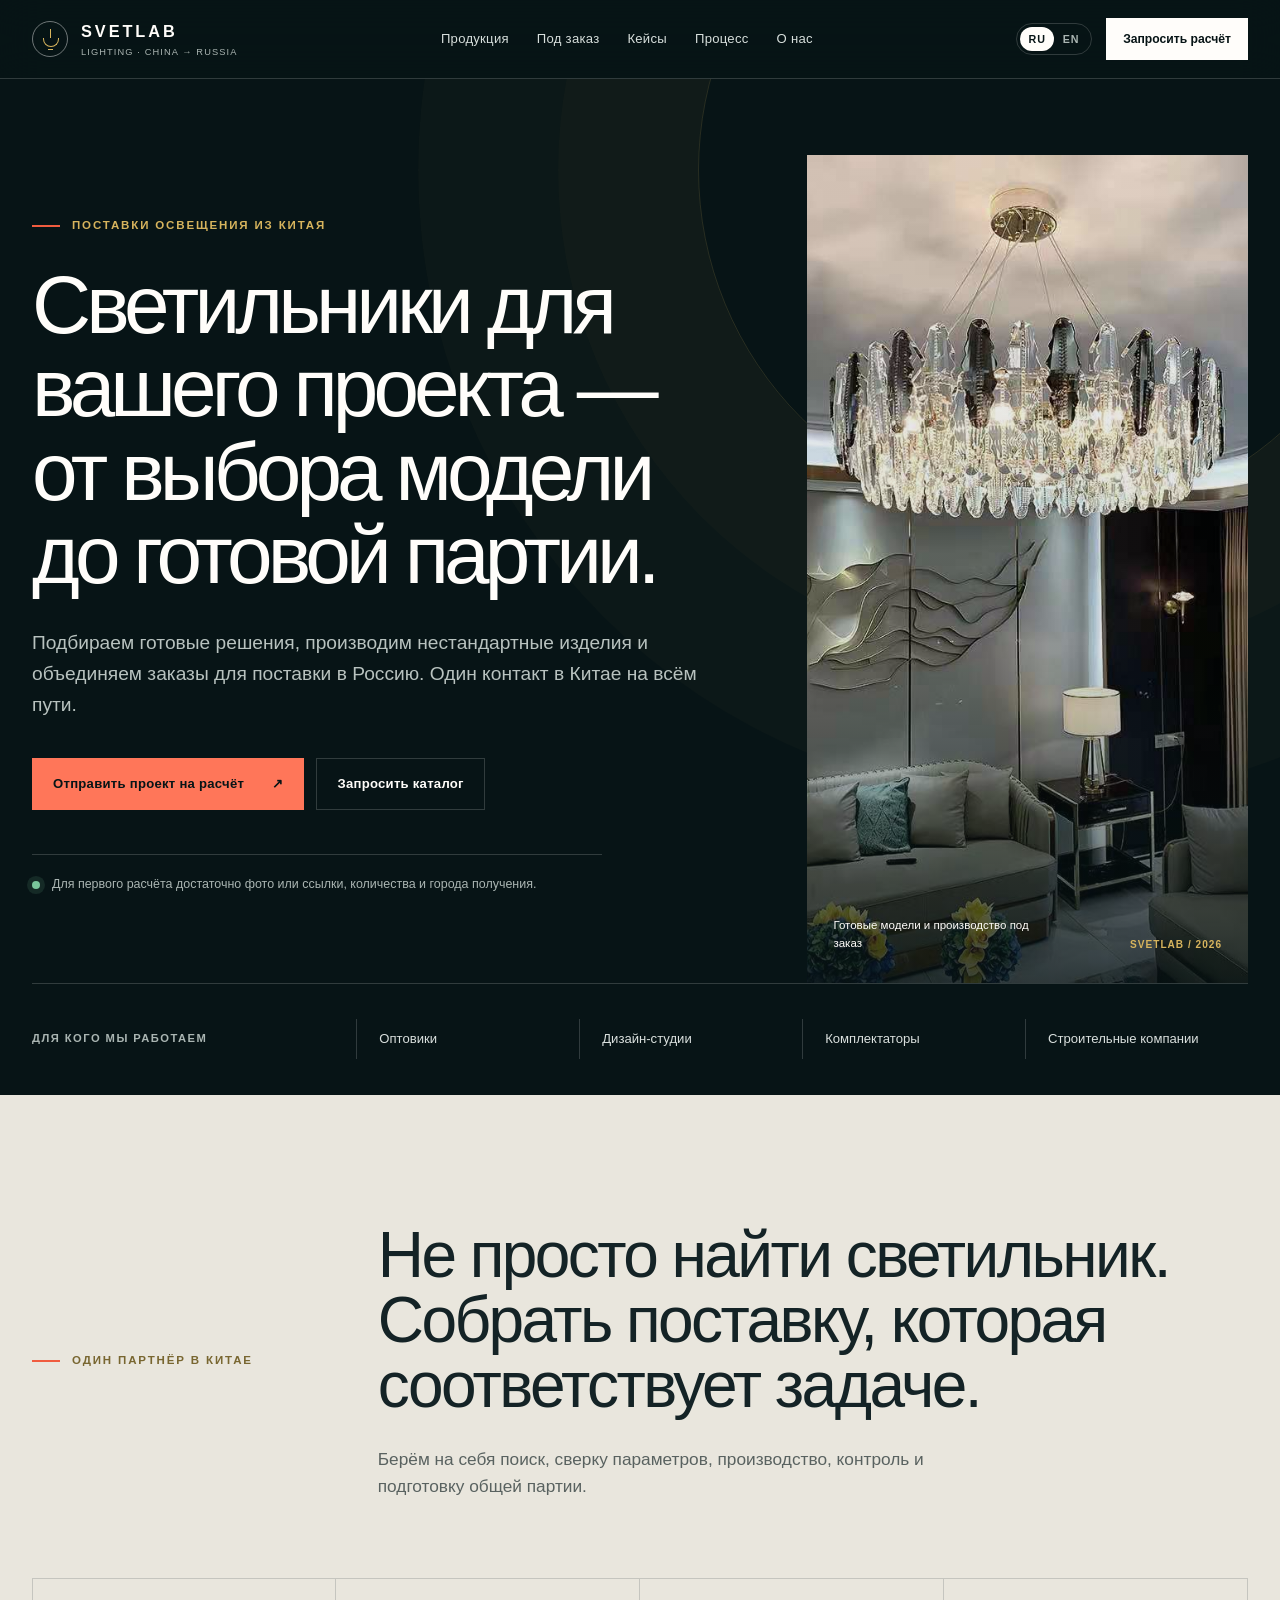
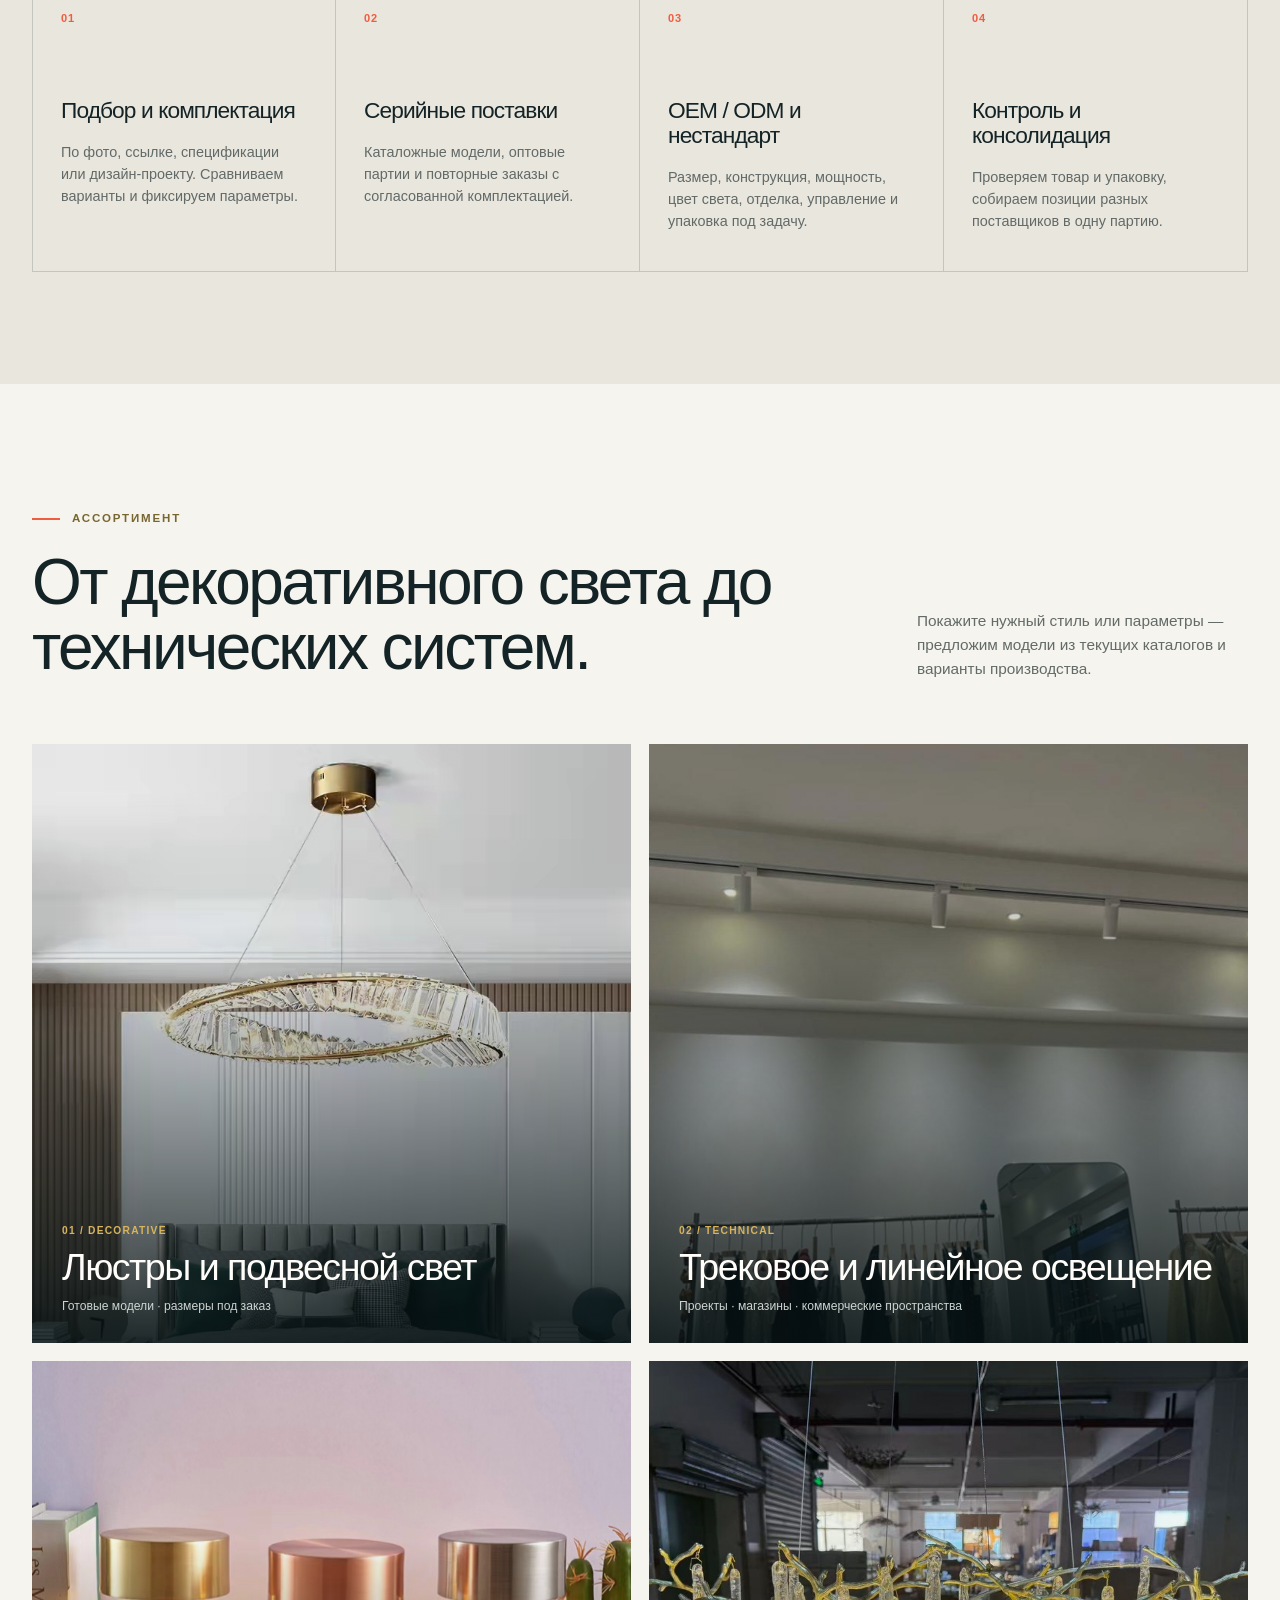
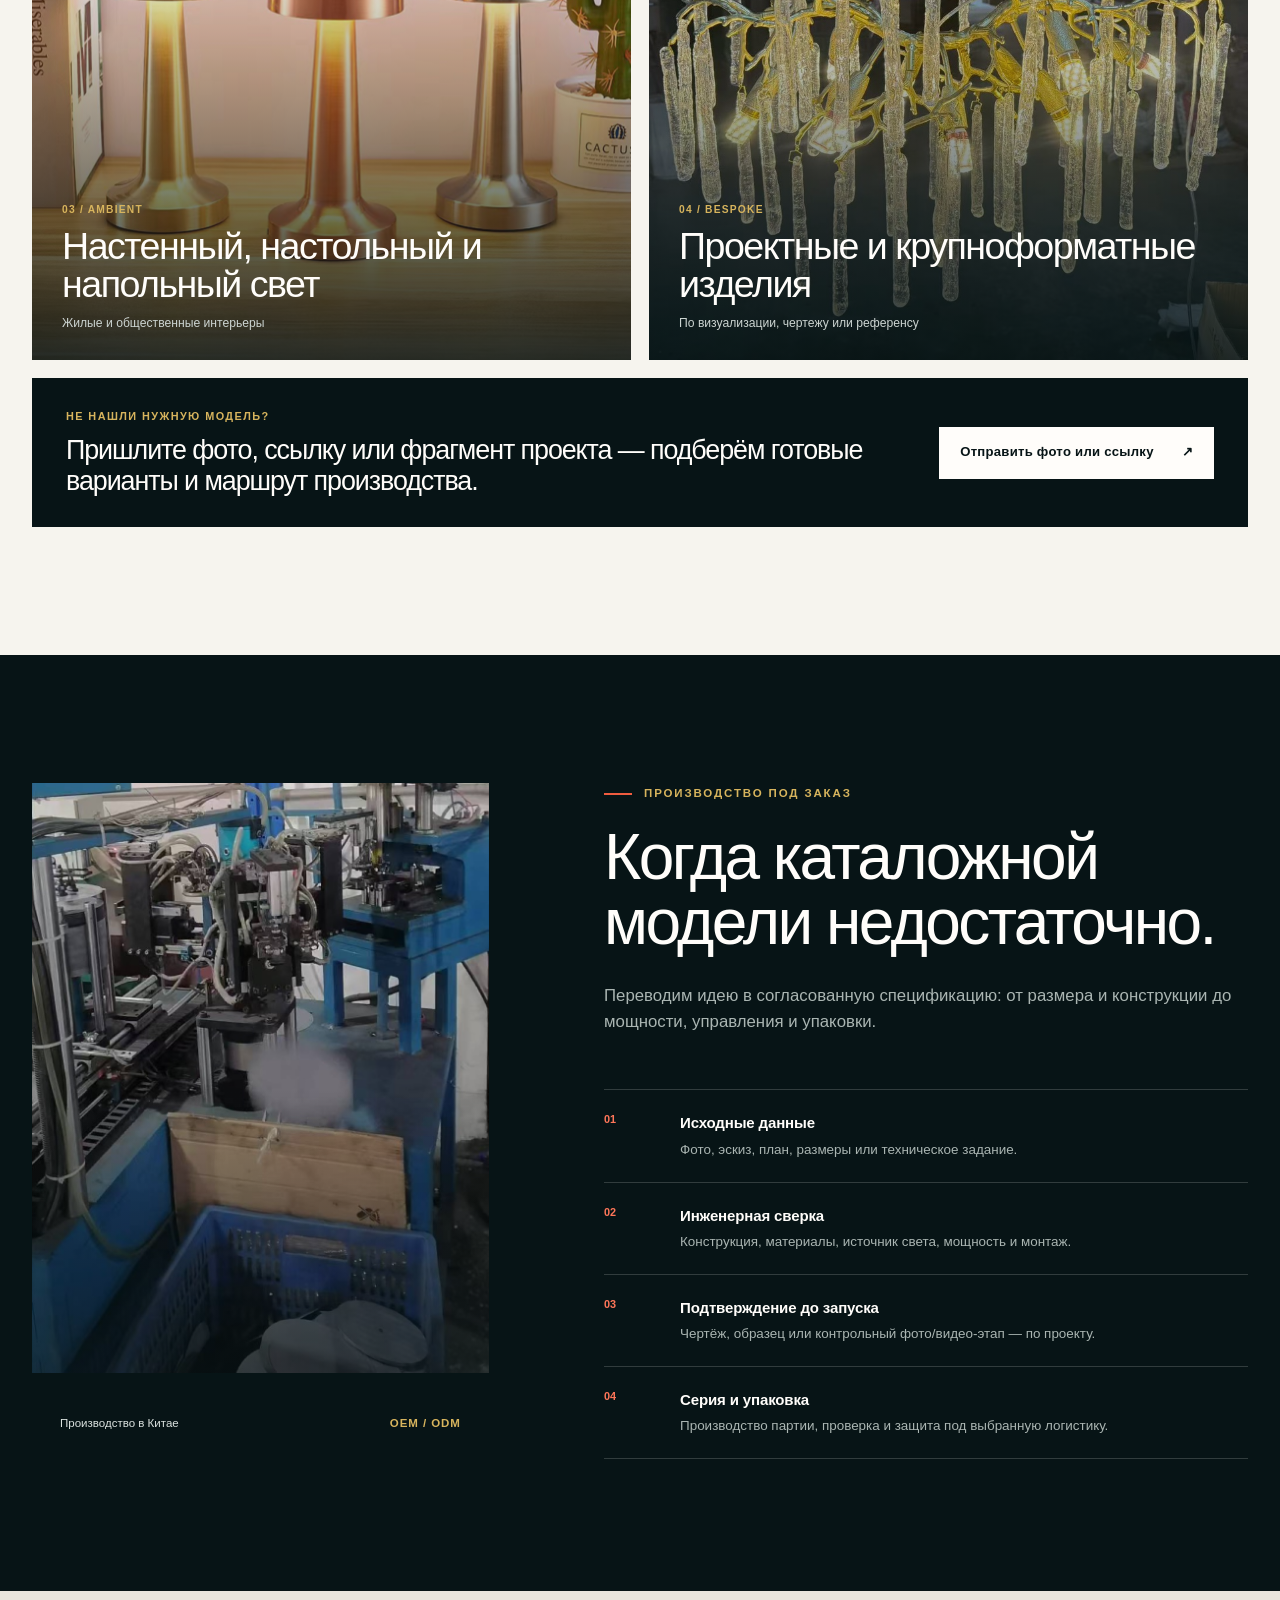
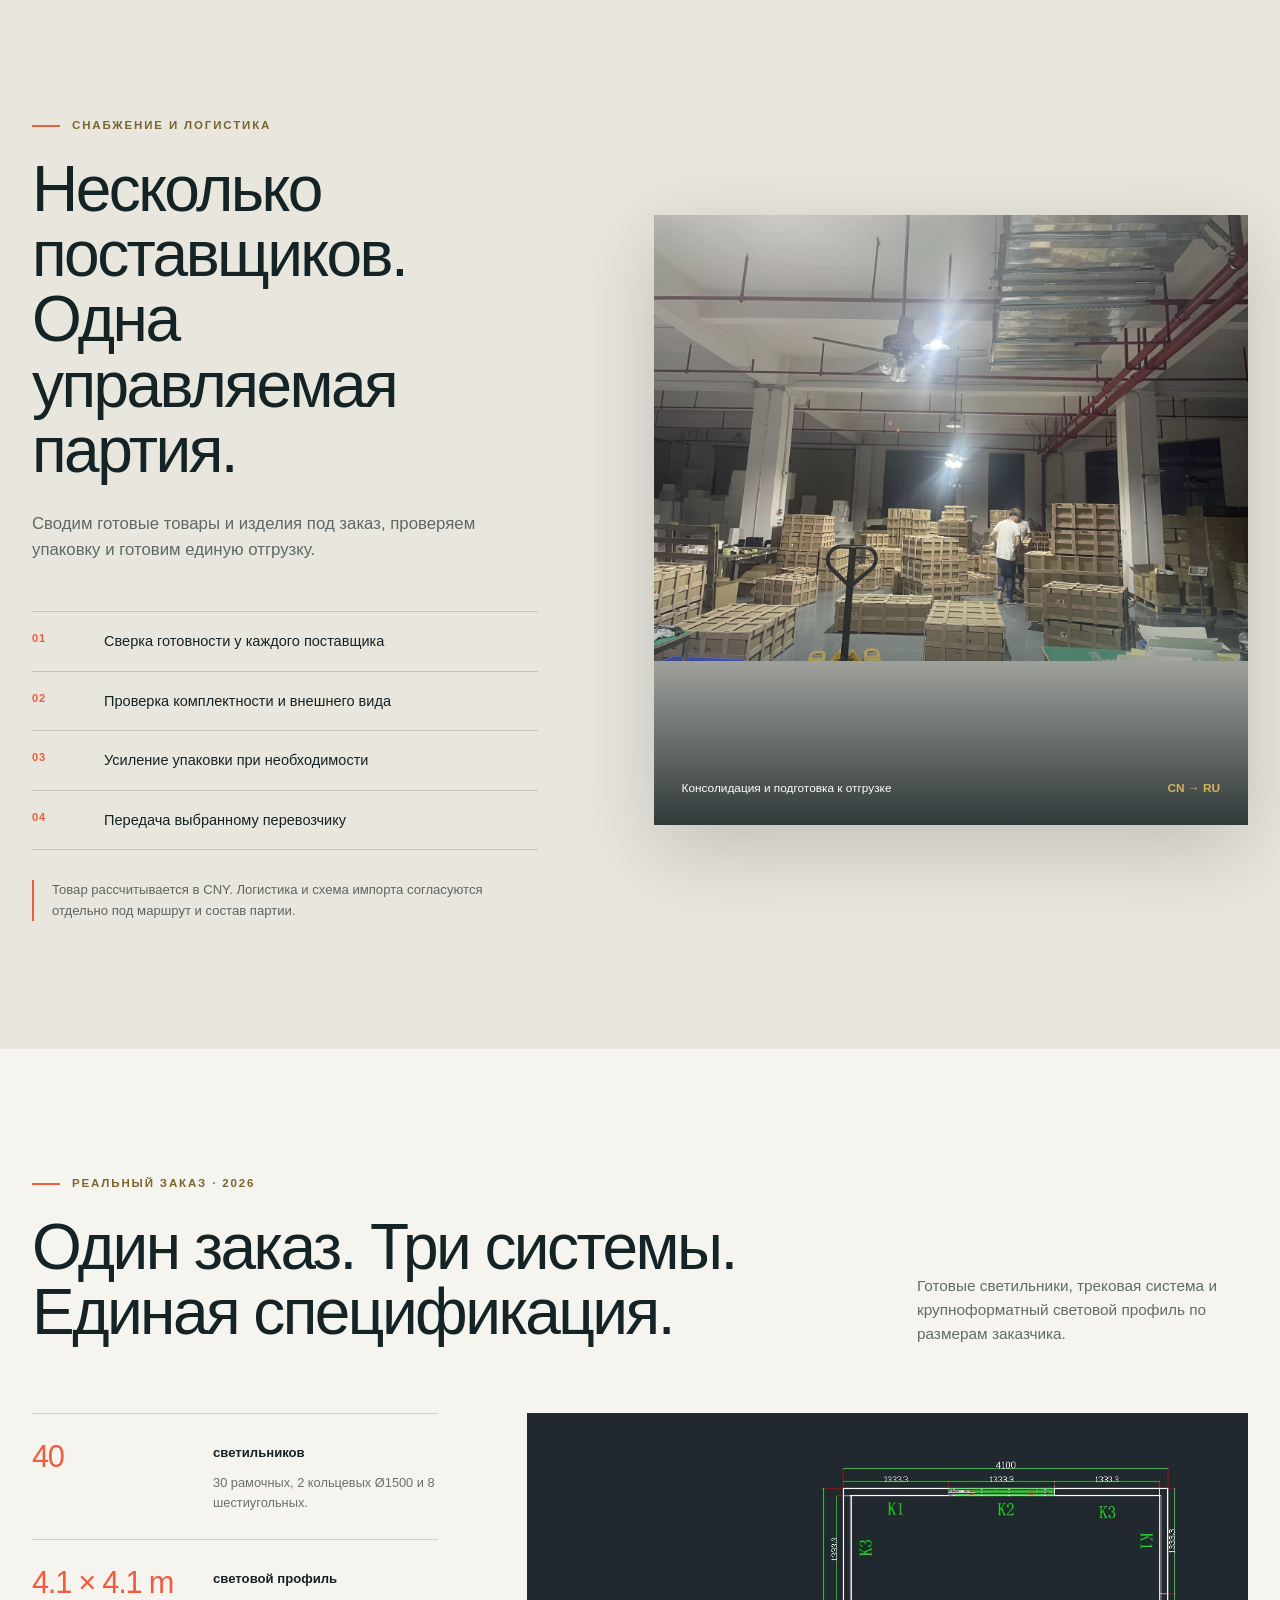
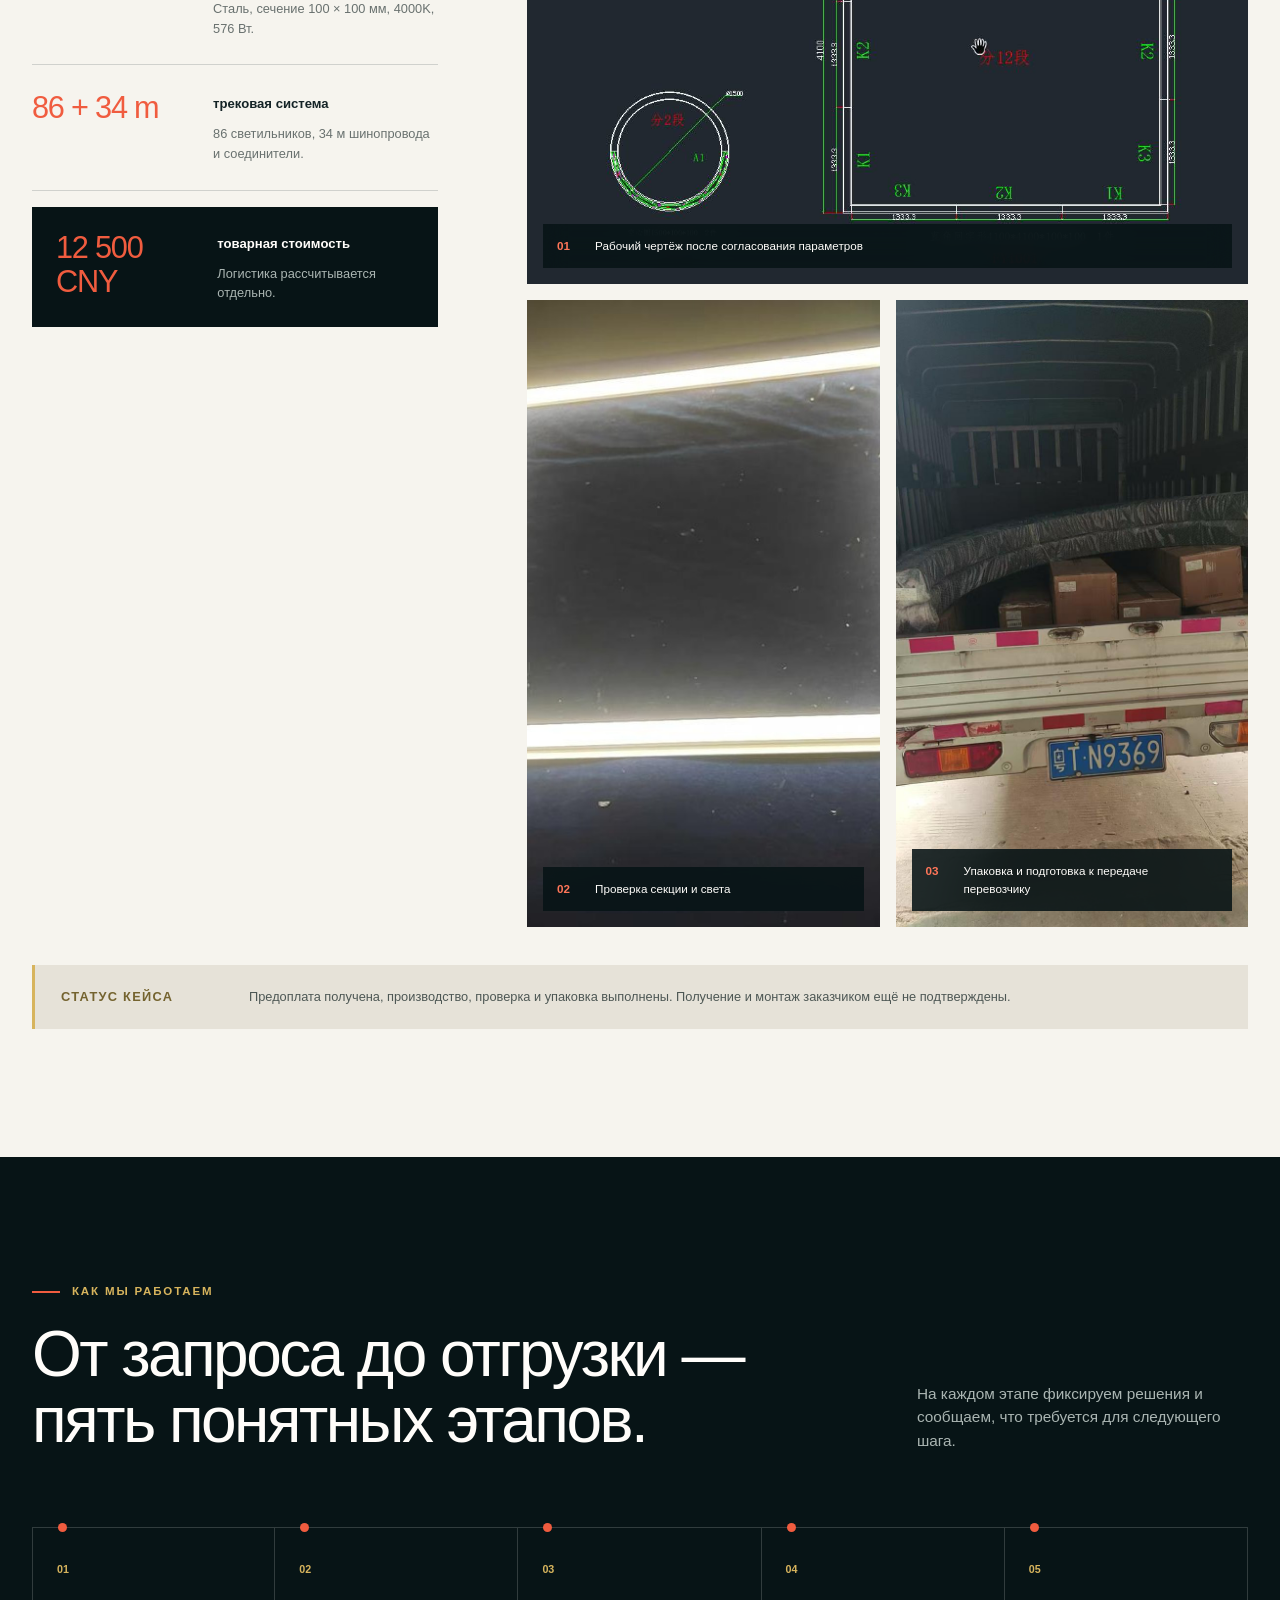
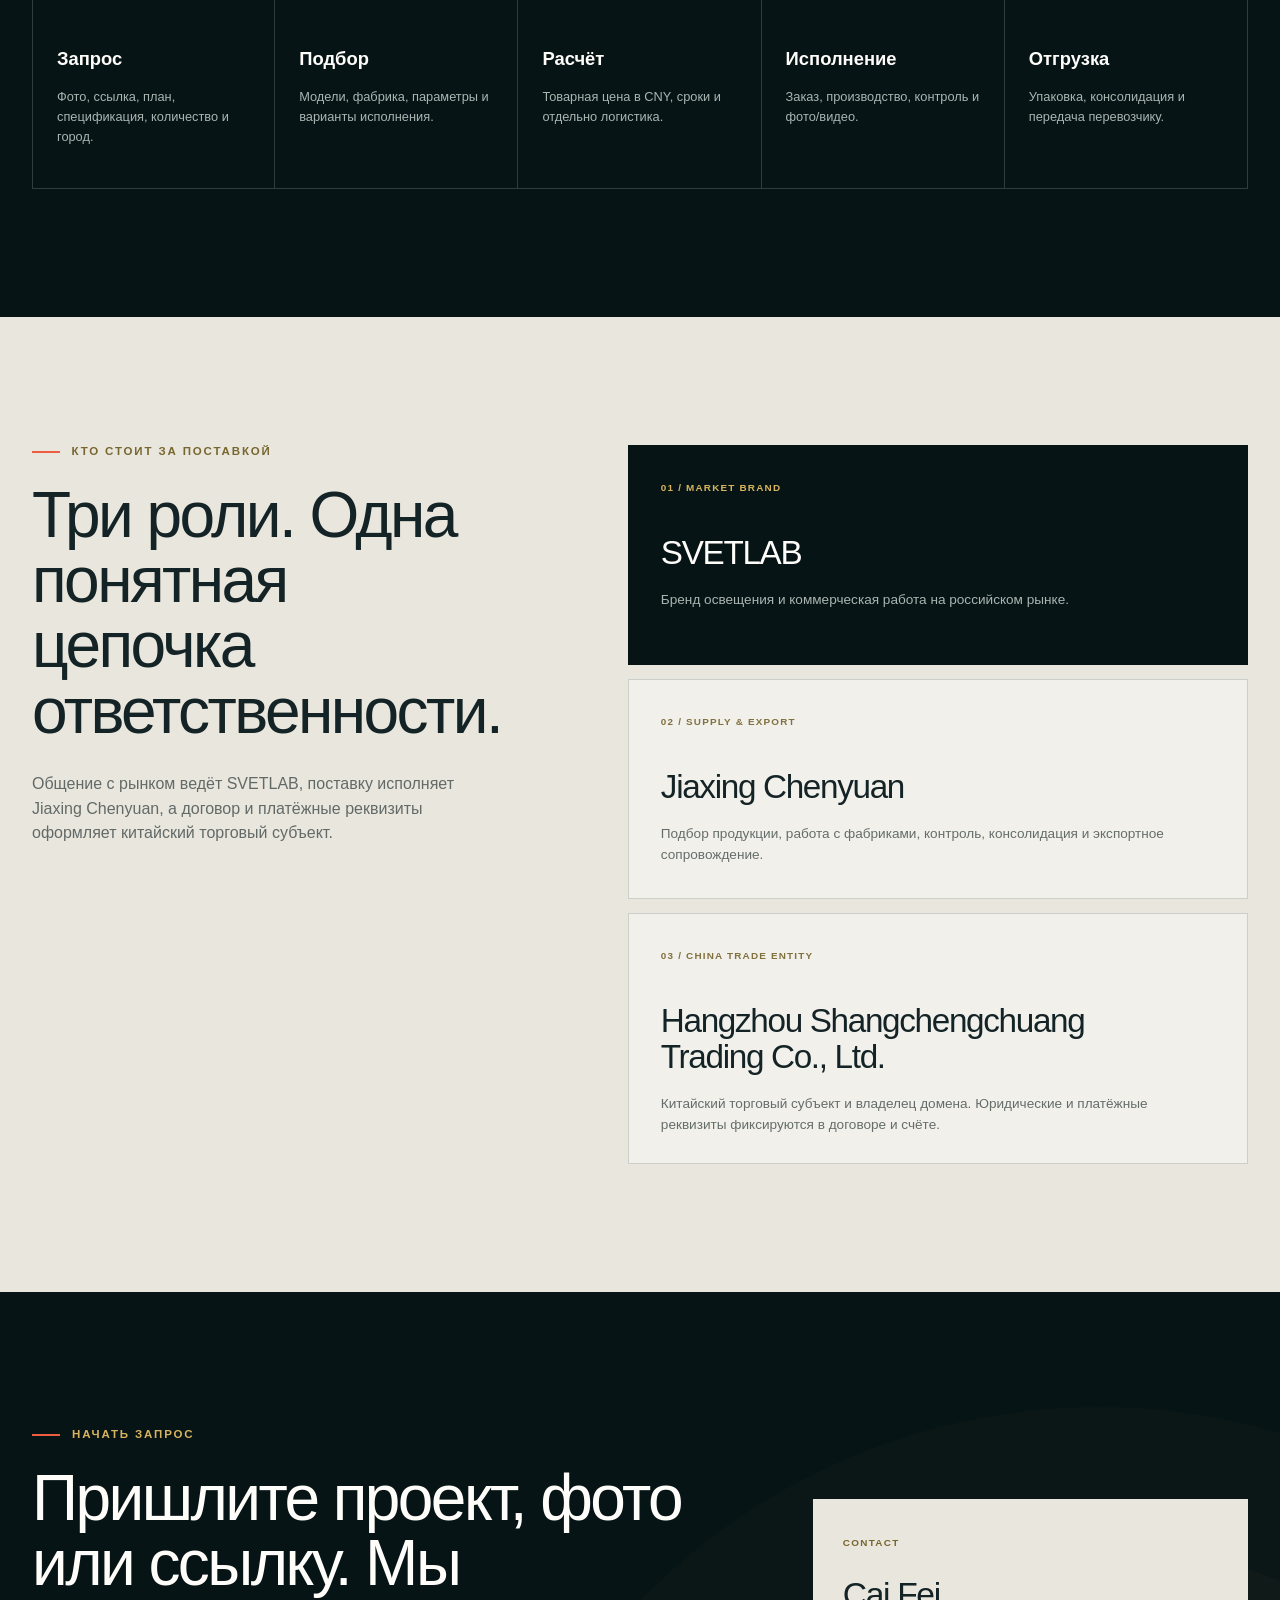
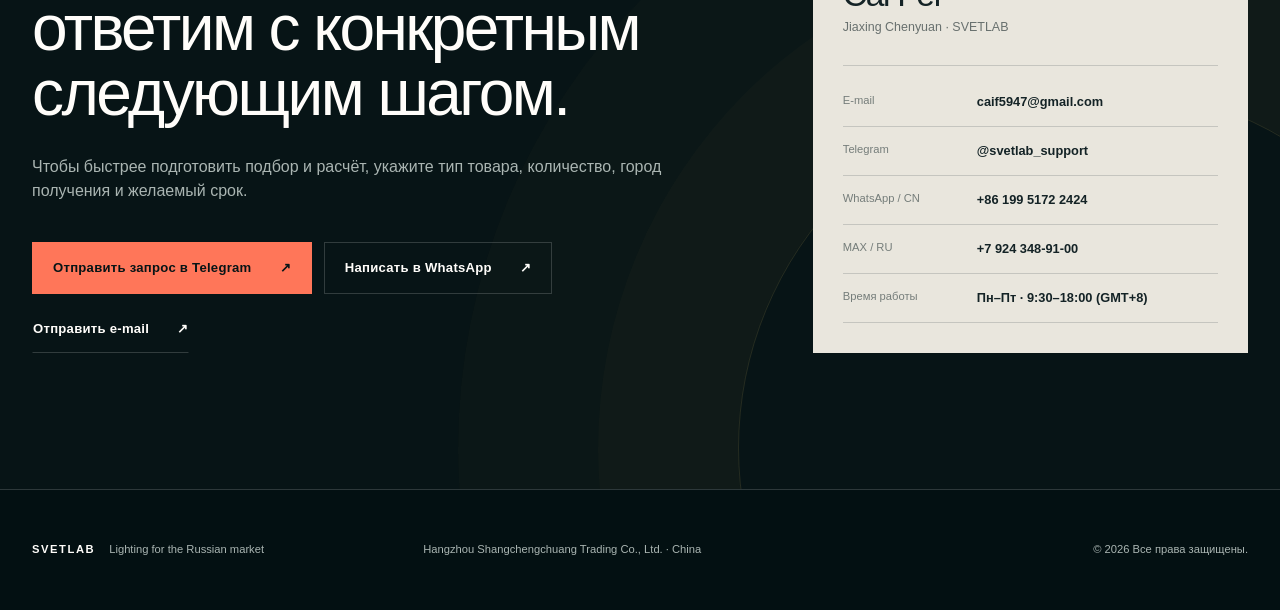
==== index.html @ b2576007 "Polish conversion flow and responsive details" ====
<!doctype html>
<html lang="ru">
<head>
  <meta charset="utf-8">
  <meta name="viewport" content="width=device-width, initial-scale=1">
  <title>SVETLAB — поставки светильников из Китая для России</title>
  <meta name="description" content="Готовые светильники, OEM/ODM и проектное производство в Китае. Подбор, контроль, консолидация и поставка для российских оптовиков, дизайнеров и подрядчиков.">
  <meta name="format-detection" content="telephone=no">
  <meta name="theme-color" content="#071416">
  <link rel="canonical" href="https://shangchengchuang.com/">
  <link rel="icon" href="favicon.jpg" type="image/jpeg">
  <link rel="stylesheet" href="styles.css">
  <noscript><style>.reveal{opacity:1!important;transform:none!important}</style></noscript>

  <meta property="og:type" content="website">
  <meta property="og:locale" content="ru_RU">
  <meta property="og:title" content="SVETLAB — светильники из Китая для российского рынка">
  <meta property="og:description" content="Готовые модели, проектная комплектация и производство под заказ с контролем в Китае.">
  <meta property="og:url" content="https://shangchengchuang.com/">
  <meta property="og:image" content="https://shangchengchuang.com/og-svetlab.png">
  <meta name="twitter:card" content="summary_large_image">
  <meta name="twitter:title" content="SVETLAB — светильники из Китая для российского рынка">
  <meta name="twitter:description" content="Подбор, производство, контроль и поставка для B2B-клиентов в России.">
  <meta name="twitter:image" content="https://shangchengchuang.com/og-svetlab.png">

  <script type="application/ld+json">
  {
    "@context": "https://schema.org",
    "@type": "Organization",
    "name": "Hangzhou Shangchengchuang Trading Co., Ltd.",
    "alternateName": ["SVETLAB", "Jiaxing Chenyuan"],
    "url": "https://shangchengchuang.com/",
    "email": "caif5947@gmail.com",
    "telephone": "+86 199 5172 2424",
    "contactPoint": {
      "@type": "ContactPoint",
      "contactType": "sales",
      "name": "Cai Fei",
      "email": "caif5947@gmail.com",
      "telephone": "+86 199 5172 2424",
      "availableLanguage": ["Russian", "English", "Chinese"]
    }
  }
  </script>
</head>
<body>
  <a class="skip-link" href="#main" data-i18n="skip">Перейти к содержанию</a>

  <header class="site-header" id="top">
    <div class="shell header-inner">
      <a class="brand" href="#top" aria-label="SVETLAB — главная" data-i18n-aria="brandAria">
        <span class="brand-mark" aria-hidden="true"><i></i></span>
        <span class="brand-copy">
          <strong>SVETLAB</strong>
          <small data-i18n="brandTag">LIGHTING · CHINA → RUSSIA</small>
        </span>
      </a>

      <nav class="desktop-nav" aria-label="Основная навигация" data-i18n-aria="navAria">
        <a href="#products" data-i18n="navProducts">Продукция</a>
        <a href="#custom" data-i18n="navCustom">Под заказ</a>
        <a href="#case" data-i18n="navCases">Кейсы</a>
        <a href="#process" data-i18n="navProcess">Процесс</a>
        <a href="#about" data-i18n="navAbout">О нас</a>
      </nav>

      <div class="header-actions">
        <div class="lang-switch" role="group" aria-label="Выбор языка" data-i18n-aria="languageAria">
          <button class="lang-button active" type="button" data-lang="ru" aria-pressed="true">RU</button>
          <button class="lang-button" type="button" data-lang="en" aria-pressed="false">EN</button>
        </div>
        <a class="header-cta" href="#contact" data-i18n="navCta">Запросить расчёт</a>
        <button class="menu-button" type="button" aria-expanded="false" aria-controls="mobile-menu" aria-label="Открыть меню" data-i18n-aria="menuOpen">
          <span></span><span></span>
        </button>
      </div>
    </div>

    <div class="mobile-menu" id="mobile-menu" hidden>
      <nav class="shell" aria-label="Мобильная навигация" data-i18n-aria="mobileNavAria">
        <a href="#products" data-i18n="navProducts">Продукция</a>
        <a href="#custom" data-i18n="navCustom">Под заказ</a>
        <a href="#case" data-i18n="navCases">Кейсы</a>
        <a href="#process" data-i18n="navProcess">Процесс</a>
        <a href="#about" data-i18n="navAbout">О нас</a>
        <a href="#contact" data-i18n="navCta">Запросить расчёт</a>
      </nav>
    </div>
  </header>

  <main id="main">
    <section class="hero section-dark">
      <div class="shell hero-grid">
        <div class="hero-copy reveal">
          <p class="eyebrow" data-i18n="heroEyebrow">Поставки освещения из Китая</p>
          <h1 data-i18n="heroTitle">Светильники для вашего проекта — от выбора модели до готовой партии.</h1>
          <p class="hero-lead" data-i18n="heroLead">Подбираем готовые решения, производим нестандартные изделия и объединяем заказы для поставки в Россию. Один контакт в Китае на всём пути.</p>
          <div class="hero-actions">
            <a class="button button-primary" href="#contact"><span data-i18n="heroPrimary">Отправить проект на расчёт</span><b aria-hidden="true">↗</b></a>
            <a class="button button-ghost dynamic-link" href="mailto:caif5947@gmail.com?subject=Запрос%20каталога%20SVETLAB" data-href-ru="mailto:caif5947@gmail.com?subject=Запрос%20каталога%20SVETLAB" data-href-en="mailto:caif5947@gmail.com?subject=SVETLAB%20catalog%20request"><span data-i18n="heroSecondary">Запросить каталог</span></a>
          </div>
          <div class="hero-note">
            <span class="signal" aria-hidden="true"></span>
            <p data-i18n="heroNote">Для первого расчёта достаточно фото или ссылки, количества и города получения.</p>
          </div>
        </div>

        <figure class="hero-visual reveal delay-1">
          <img src="assets/hero-lighting.jpg" alt="Хрустальная люстра в современном интерьере" data-i18n-alt="heroImageAlt" width="750" height="1000" fetchpriority="high">
          <figcaption>
            <span data-i18n="heroImageCaption">Готовые модели и производство под заказ</span>
            <strong>SVETLAB / 2026</strong>
          </figcaption>
        </figure>
      </div>

      <div class="shell audience-bar reveal">
        <p data-i18n="audienceLabel">Для кого мы работаем</p>
        <ul>
          <li data-i18n="audience1">Оптовики</li>
          <li data-i18n="audience2">Дизайн-студии</li>
          <li data-i18n="audience3">Комплектаторы</li>
          <li data-i18n="audience4">Строительные компании</li>
        </ul>
      </div>
    </section>

    <section class="capabilities section-paper" id="capabilities">
      <div class="shell section-intro reveal">
        <p class="eyebrow dark" data-i18n="capEyebrow">Один партнёр в Китае</p>
        <div>
          <h2 data-i18n="capTitle">Не просто найти светильник. Собрать поставку, которая соответствует задаче.</h2>
          <p data-i18n="capLead">Берём на себя поиск, сверку параметров, производство, контроль и подготовку общей партии.</p>
        </div>
      </div>

      <div class="shell capability-grid">
        <article class="capability-card reveal">
          <span>01</span>
          <h3 data-i18n="cap1Title">Подбор и комплектация</h3>
          <p data-i18n="cap1Text">По фото, ссылке, спецификации или дизайн-проекту. Сравниваем варианты и фиксируем параметры.</p>
        </article>
        <article class="capability-card reveal delay-1">
          <span>02</span>
          <h3 data-i18n="cap2Title">Серийные поставки</h3>
          <p data-i18n="cap2Text">Каталожные модели, оптовые партии и повторные заказы с согласованной комплектацией.</p>
        </article>
        <article class="capability-card reveal delay-2">
          <span>03</span>
          <h3 data-i18n="cap3Title">OEM / ODM и нестандарт</h3>
          <p data-i18n="cap3Text">Размер, конструкция, мощность, цвет света, отделка, управление и упаковка под задачу.</p>
        </article>
        <article class="capability-card reveal delay-3">
          <span>04</span>
          <h3 data-i18n="cap4Title">Контроль и консолидация</h3>
          <p data-i18n="cap4Text">Проверяем товар и упаковку, собираем позиции разных поставщиков в одну партию.</p>
        </article>
      </div>
    </section>

    <section class="products section-light" id="products">
      <div class="shell section-heading reveal">
        <div>
          <p class="eyebrow dark" data-i18n="productsEyebrow">Ассортимент</p>
          <h2 data-i18n="productsTitle">От декоративного света до технических систем.</h2>
        </div>
        <p data-i18n="productsLead">Покажите нужный стиль или параметры — предложим модели из текущих каталогов и варианты производства.</p>
      </div>

      <div class="shell product-grid">
        <article class="product-card product-tall reveal">
          <img src="assets/category-decorative.jpg" alt="Кольцевая хрустальная люстра" data-i18n-alt="product1Alt" width="800" height="800" loading="lazy">
          <div class="product-overlay">
            <p>01 / DECORATIVE</p>
            <h3 data-i18n="product1Title">Люстры и подвесной свет</h3>
            <span data-i18n="product1Meta">Готовые модели · размеры под заказ</span>
          </div>
        </article>

        <article class="product-card reveal delay-1">
          <img src="assets/category-technical.jpg" alt="Трековая система в интерьере" data-i18n-alt="product2Alt" width="1280" height="775" loading="lazy">
          <div class="product-overlay">
            <p>02 / TECHNICAL</p>
            <h3 data-i18n="product2Title">Трековое и линейное освещение</h3>
            <span data-i18n="product2Meta">Проекты · магазины · коммерческие пространства</span>
          </div>
        </article>

        <article class="product-card reveal delay-2">
          <img src="assets/category-ambient.jpg" alt="Современные настольные светильники" data-i18n-alt="product3Alt" width="800" height="800" loading="lazy">
          <div class="product-overlay">
            <p>03 / AMBIENT</p>
            <h3 data-i18n="product3Title">Настенный, настольный и напольный свет</h3>
            <span data-i18n="product3Meta">Жилые и общественные интерьеры</span>
          </div>
        </article>

        <article class="product-card product-wide reveal delay-1">
          <img src="assets/category-custom.jpg" alt="Изготовление нестандартной хрустальной люстры" data-i18n-alt="product4Alt" width="1200" height="900" loading="lazy">
          <div class="product-overlay">
            <p>04 / BESPOKE</p>
            <h3 data-i18n="product4Title">Проектные и крупноформатные изделия</h3>
            <span data-i18n="product4Meta">По визуализации, чертежу или референсу</span>
          </div>
        </article>
      </div>

      <div class="shell product-cta reveal">
        <div>
          <p data-i18n="productCtaEyebrow">Не нашли нужную модель?</p>
          <h3 data-i18n="productCtaText">Пришлите фото, ссылку или фрагмент проекта — подберём готовые варианты и маршрут производства.</h3>
        </div>
        <a class="button button-dark" href="#contact"><span data-i18n="productCtaButton">Отправить фото или ссылку</span><b aria-hidden="true">↗</b></a>
      </div>
    </section>

    <section class="custom section-dark" id="custom">
      <div class="shell custom-grid">
        <div class="custom-media reveal">
          <img src="assets/production.jpg" alt="Производственное оборудование на фабрике" data-i18n-alt="customImageAlt" width="929" height="1200" loading="lazy">
          <div class="media-label">
            <span data-i18n="customMediaLabel">Производство в Китае</span>
            <strong>OEM / ODM</strong>
          </div>
        </div>

        <div class="custom-copy reveal delay-1">
          <p class="eyebrow" data-i18n="customEyebrow">Производство под заказ</p>
          <h2 data-i18n="customTitle">Когда каталожной модели недостаточно.</h2>
          <p class="section-lead" data-i18n="customLead">Переводим идею в согласованную спецификацию: от размера и конструкции до мощности, управления и упаковки.</p>

          <ol class="spec-list">
            <li><span>01</span><div><strong data-i18n="custom1Title">Исходные данные</strong><p data-i18n="custom1Text">Фото, эскиз, план, размеры или техническое задание.</p></div></li>
            <li><span>02</span><div><strong data-i18n="custom2Title">Инженерная сверка</strong><p data-i18n="custom2Text">Конструкция, материалы, источник света, мощность и монтаж.</p></div></li>
            <li><span>03</span><div><strong data-i18n="custom3Title">Подтверждение до запуска</strong><p data-i18n="custom3Text">Чертёж, образец или контрольный фото/видео-этап — по проекту.</p></div></li>
            <li><span>04</span><div><strong data-i18n="custom4Title">Серия и упаковка</strong><p data-i18n="custom4Text">Производство партии, проверка и защита под выбранную логистику.</p></div></li>
          </ol>
        </div>
      </div>
    </section>

    <section class="logistics section-paper" id="logistics">
      <div class="shell logistics-grid">
        <div class="logistics-copy reveal">
          <p class="eyebrow dark" data-i18n="logisticsEyebrow">Снабжение и логистика</p>
          <h2 data-i18n="logisticsTitle">Несколько поставщиков. Одна управляемая партия.</h2>
          <p class="section-lead dark-lead" data-i18n="logisticsLead">Сводим готовые товары и изделия под заказ, проверяем упаковку и готовим единую отгрузку.</p>

          <div class="logistics-points">
            <div><span>01</span><p data-i18n="logistics1">Сверка готовности у каждого поставщика</p></div>
            <div><span>02</span><p data-i18n="logistics2">Проверка комплектности и внешнего вида</p></div>
            <div><span>03</span><p data-i18n="logistics3">Усиление упаковки при необходимости</p></div>
            <div><span>04</span><p data-i18n="logistics4">Передача выбранному перевозчику</p></div>
          </div>

          <p class="commercial-note" data-i18n="logisticsNote">Товар рассчитывается в CNY. Логистика и схема импорта согласуются отдельно под маршрут и состав партии.</p>
        </div>

        <figure class="warehouse-figure reveal delay-1">
          <img src="assets/warehouse.jpg" alt="Упакованные светильники на складе перед отгрузкой" data-i18n-alt="warehouseAlt" width="1200" height="900" loading="lazy">
          <figcaption>
            <span data-i18n="warehouseCaption">Консолидация и подготовка к отгрузке</span>
            <b>CN → RU</b>
          </figcaption>
        </figure>
      </div>
    </section>

    <section class="case-study section-light" id="case">
      <div class="shell case-heading reveal">
        <div>
          <p class="eyebrow dark" data-i18n="caseEyebrow">Реальный заказ · 2026</p>
          <h2 data-i18n="caseTitle">Один заказ. Три системы. Единая спецификация.</h2>
        </div>
        <p data-i18n="caseLead">Готовые светильники, трековая система и крупноформатный световой профиль по размерам заказчика.</p>
      </div>

      <div class="shell case-layout">
        <div class="case-facts reveal">
          <article>
            <span>40</span>
            <div><strong data-i18n="caseFact1Title">светильников</strong><p data-i18n="caseFact1Text">30 рамочных, 2 кольцевых Ø1500 и 8 шестиугольных.</p></div>
          </article>
          <article>
            <span>4.1 × 4.1 m</span>
            <div><strong data-i18n="caseFact2Title">световой профиль</strong><p data-i18n="caseFact2Text">Сталь, сечение 100 × 100 мм, 4000K, 576 Вт.</p></div>
          </article>
          <article>
            <span>86 + 34 m</span>
            <div><strong data-i18n="caseFact3Title">трековая система</strong><p data-i18n="caseFact3Text">86 светильников, 34 м шинопровода и соединители.</p></div>
          </article>
          <article class="case-total">
            <span>12 500 CNY</span>
            <div><strong data-i18n="caseFact4Title">товарная стоимость</strong><p data-i18n="caseFact4Text">Логистика рассчитывается отдельно.</p></div>
          </article>
        </div>

        <div class="case-gallery">
          <figure class="case-image case-image-large reveal delay-1">
            <img src="assets/case-drawing.jpg" alt="Рабочий чертёж светового профиля 4100 на 4100 мм" data-i18n-alt="caseDrawingAlt" width="1023" height="668" loading="lazy">
            <figcaption><span>01</span><p data-i18n="caseDrawingCaption">Рабочий чертёж после согласования параметров</p></figcaption>
          </figure>
          <figure class="case-image reveal delay-2">
            <img src="assets/case-light-test.jpg" alt="Проверка свечения секции профиля" data-i18n-alt="caseTestAlt" width="633" height="720" loading="lazy">
            <figcaption><span>02</span><p data-i18n="caseTestCaption">Проверка секции и света</p></figcaption>
          </figure>
          <figure class="case-image reveal delay-3">
            <img src="assets/case-loading.jpg" alt="Упакованные секции светового профиля в машине" data-i18n-alt="caseLoadingAlt" width="720" height="1280" loading="lazy">
            <figcaption><span>03</span><p data-i18n="caseLoadingCaption">Упаковка и подготовка к передаче перевозчику</p></figcaption>
          </figure>
        </div>
      </div>

      <div class="shell status-note reveal">
        <span data-i18n="caseStatusLabel">Статус кейса</span>
        <p data-i18n="caseStatusText">Предоплата получена, производство, проверка и упаковка выполнены. Получение и монтаж заказчиком ещё не подтверждены.</p>
      </div>
    </section>

    <section class="process section-dark" id="process">
      <div class="shell section-heading on-dark reveal">
        <div>
          <p class="eyebrow" data-i18n="processEyebrow">Как мы работаем</p>
          <h2 data-i18n="processTitle">От запроса до отгрузки — пять понятных этапов.</h2>
        </div>
        <p data-i18n="processLead">На каждом этапе фиксируем решения и сообщаем, что требуется для следующего шага.</p>
      </div>

      <ol class="shell process-line">
        <li class="reveal"><span>01</span><strong data-i18n="process1Title">Запрос</strong><p data-i18n="process1Text">Фото, ссылка, план, спецификация, количество и город.</p></li>
        <li class="reveal delay-1"><span>02</span><strong data-i18n="process2Title">Подбор</strong><p data-i18n="process2Text">Модели, фабрика, параметры и варианты исполнения.</p></li>
        <li class="reveal delay-2"><span>03</span><strong data-i18n="process3Title">Расчёт</strong><p data-i18n="process3Text">Товарная цена в CNY, сроки и отдельно логистика.</p></li>
        <li class="reveal delay-3"><span>04</span><strong data-i18n="process4Title">Исполнение</strong><p data-i18n="process4Text">Заказ, производство, контроль и фото/видео.</p></li>
        <li class="reveal delay-3"><span>05</span><strong data-i18n="process5Title">Отгрузка</strong><p data-i18n="process5Text">Упаковка, консолидация и передача перевозчику.</p></li>
      </ol>
    </section>

    <section class="brand-architecture section-paper" id="about">
      <div class="shell brand-grid">
        <div class="brand-intro reveal">
          <p class="eyebrow dark" data-i18n="brandEyebrow">Кто стоит за поставкой</p>
          <h2 data-i18n="brandTitle">Три роли. Одна понятная цепочка ответственности.</h2>
          <p data-i18n="brandLead">Общение с рынком ведёт SVETLAB, поставку исполняет Jiaxing Chenyuan, а договор и платёжные реквизиты оформляет китайский торговый субъект.</p>
        </div>

        <div class="brand-stack">
          <article class="brand-layer layer-primary reveal">
            <span>01 / MARKET BRAND</span>
            <h3>SVETLAB</h3>
            <p data-i18n="brand1Text">Бренд освещения и коммерческая работа на российском рынке.</p>
          </article>
          <article class="brand-layer reveal delay-1">
            <span>02 / SUPPLY & EXPORT</span>
            <h3>Jiaxing Chenyuan</h3>
            <p data-i18n="brand2Text">Подбор продукции, работа с фабриками, контроль, консолидация и экспортное сопровождение.</p>
          </article>
          <article class="brand-layer reveal delay-2">
            <span>03 / CHINA TRADE ENTITY</span>
            <h3>Hangzhou Shangchengchuang<br>Trading Co., Ltd.</h3>
            <p data-i18n="brand3Text">Китайский торговый субъект и владелец домена. Юридические и платёжные реквизиты фиксируются в договоре и счёте.</p>
          </article>
        </div>
      </div>
    </section>

    <section class="contact section-dark" id="contact">
      <div class="shell contact-grid">
        <div class="contact-copy reveal">
          <p class="eyebrow" data-i18n="contactEyebrow">Начать запрос</p>
          <h2 data-i18n="contactTitle">Пришлите проект, фото или ссылку. Мы ответим с конкретным следующим шагом.</h2>
          <p data-i18n="contactLead">Чтобы быстрее подготовить подбор и расчёт, укажите тип товара, количество, город получения и желаемый срок.</p>

          <div class="contact-actions">
            <a class="button button-primary" href="https://t.me/svetlab_support" target="_blank" rel="noopener"><span data-i18n="contactTelegramCta">Отправить запрос в Telegram</span><b aria-hidden="true">↗</b></a>
            <a class="button button-outline dynamic-link" href="https://wa.me/8619951722424?text=%D0%97%D0%B4%D1%80%D0%B0%D0%B2%D1%81%D1%82%D0%B2%D1%83%D0%B9%D1%82%D0%B5!%20%D0%A5%D0%BE%D1%87%D1%83%20%D0%BF%D0%BE%D0%BB%D1%83%D1%87%D0%B8%D1%82%D1%8C%20%D0%BF%D0%BE%D0%B4%D0%B1%D0%BE%D1%80%20%D0%B8%20%D1%80%D0%B0%D1%81%D1%87%D1%91%D1%82%20%D1%81%D0%B2%D0%B5%D1%82%D0%B8%D0%BB%D1%8C%D0%BD%D0%B8%D0%BA%D0%BE%D0%B2.%0A%D0%A2%D0%B8%D0%BF%20%D1%82%D0%BE%D0%B2%D0%B0%D1%80%D0%B0%3A%0A%D0%9A%D0%BE%D0%BB%D0%B8%D1%87%D0%B5%D1%81%D1%82%D0%B2%D0%BE%3A%0A%D0%93%D0%BE%D1%80%D0%BE%D0%B4%20%D0%BF%D0%BE%D0%BB%D1%83%D1%87%D0%B5%D0%BD%D0%B8%D1%8F%3A%0A%D0%96%D0%B5%D0%BB%D0%B0%D0%B5%D0%BC%D1%8B%D0%B9%20%D1%81%D1%80%D0%BE%D0%BA%3A" data-href-ru="https://wa.me/8619951722424?text=%D0%97%D0%B4%D1%80%D0%B0%D0%B2%D1%81%D1%82%D0%B2%D1%83%D0%B9%D1%82%D0%B5!%20%D0%A5%D0%BE%D1%87%D1%83%20%D0%BF%D0%BE%D0%BB%D1%83%D1%87%D0%B8%D1%82%D1%8C%20%D0%BF%D0%BE%D0%B4%D0%B1%D0%BE%D1%80%20%D0%B8%20%D1%80%D0%B0%D1%81%D1%87%D1%91%D1%82%20%D1%81%D0%B2%D0%B5%D1%82%D0%B8%D0%BB%D1%8C%D0%BD%D0%B8%D0%BA%D0%BE%D0%B2.%0A%D0%A2%D0%B8%D0%BF%20%D1%82%D0%BE%D0%B2%D0%B0%D1%80%D0%B0%3A%0A%D0%9A%D0%BE%D0%BB%D0%B8%D1%87%D0%B5%D1%81%D1%82%D0%B2%D0%BE%3A%0A%D0%93%D0%BE%D1%80%D0%BE%D0%B4%20%D0%BF%D0%BE%D0%BB%D1%83%D1%87%D0%B5%D0%BD%D0%B8%D1%8F%3A%0A%D0%96%D0%B5%D0%BB%D0%B0%D0%B5%D0%BC%D1%8B%D0%B9%20%D1%81%D1%80%D0%BE%D0%BA%3A" data-href-en="https://wa.me/8619951722424?text=Hello!%20I%20would%20like%20product%20options%20and%20a%20quotation.%0AProduct%20type%3A%0AQuantity%3A%0ADestination%20city%3A%0ATarget%20timing%3A" target="_blank" rel="noopener"><span data-i18n="contactWhatsAppCta">Написать в WhatsApp</span><b aria-hidden="true">↗</b></a>
            <a class="button button-text dynamic-link" href="mailto:caif5947@gmail.com?subject=Запрос%20по%20светильникам%20SVETLAB" data-href-ru="mailto:caif5947@gmail.com?subject=Запрос%20по%20светильникам%20SVETLAB" data-href-en="mailto:caif5947@gmail.com?subject=SVETLAB%20lighting%20inquiry"><span data-i18n="contactEmailCta">Отправить e-mail</span><b aria-hidden="true">↗</b></a>
          </div>
        </div>

        <aside class="contact-card reveal delay-1" aria-label="Контактные данные" data-i18n-aria="contactCardAria">
          <div class="contact-person">
            <span>CONTACT</span>
            <h3>Cai Fei</h3>
            <p>Jiaxing Chenyuan · SVETLAB</p>
          </div>
          <dl>
            <div><dt>E-mail</dt><dd><a href="mailto:caif5947@gmail.com">caif5947@gmail.com</a></dd></div>
            <div><dt>Telegram</dt><dd><a href="https://t.me/svetlab_support" target="_blank" rel="noopener">@svetlab_support</a></dd></div>
            <div><dt>WhatsApp / CN</dt><dd><a href="https://wa.me/8619951722424" target="_blank" rel="noopener">+86 199 5172 2424</a></dd></div>
            <div><dt>MAX / RU</dt><dd><a href="tel:+79243489100">+7 924 348-91-00</a></dd></div>
            <div><dt data-i18n="hoursLabel">Время работы</dt><dd data-i18n="hoursValue">Пн–Пт · 9:30–18:00 (GMT+8)</dd></div>
          </dl>
        </aside>
      </div>
    </section>
  </main>

  <footer class="site-footer">
    <div class="shell footer-grid">
      <div class="footer-brand">
        <strong>SVETLAB</strong>
        <span data-i18n="footerBrand">Lighting for the Russian market</span>
      </div>
      <p data-i18n="footerEntity">Hangzhou Shangchengchuang Trading Co., Ltd. · China</p>
      <p>© <span id="year"></span> <span data-i18n="footerRights">Все права защищены.</span></p>
    </div>
  </footer>

  <noscript>
    <div class="noscript">Для переключения языка и мобильного меню требуется JavaScript. Все контакты доступны внизу страницы.</div>
  </noscript>
  <script src="script.js" defer></script>
</body>
</html>
---- styles.css ----
:root {
  --ink: #071416;
  --ink-2: #0c1d20;
  --paper: #e9e6dd;
  --light: #f6f4ee;
  --white: #fffdfa;
  --text: #142326;
  --muted: #6e7674;
  --muted-dark: #aab5b2;
  --line: rgba(10, 28, 31, 0.16);
  --line-dark: rgba(255, 255, 255, 0.17);
  --accent: #f05c3f;
  --accent-light: #ff7659;
  --gold: #d7b45d;
  --shell: 1240px;
  --radius: 4px;
  --shadow: 0 24px 80px rgba(1, 16, 18, 0.18);
}

* {
  box-sizing: border-box;
}

html {
  scroll-behavior: smooth;
  scroll-padding-top: 88px;
}

body {
  margin: 0;
  color: var(--text);
  background: var(--ink);
  font-family: Arial, "Helvetica Neue", Helvetica, sans-serif;
  font-size: 16px;
  line-height: 1.55;
  -webkit-font-smoothing: antialiased;
  text-rendering: optimizeLegibility;
}

body.menu-open {
  overflow: hidden;
}

img {
  display: block;
  max-width: 100%;
}

a {
  color: inherit;
  text-decoration: none;
}

button,
a {
  -webkit-tap-highlight-color: transparent;
}

button {
  color: inherit;
  font: inherit;
}

h1,
h2,
h3,
p,
figure,
dl,
dd {
  margin: 0;
}

h1,
h2,
h3 {
  font-weight: 500;
  letter-spacing: -0.04em;
  line-height: 1.02;
}

h2 {
  font-size: clamp(2.5rem, 5vw, 4.8rem);
}

.shell {
  width: min(calc(100% - 64px), var(--shell));
  margin: 0 auto;
}

.section-dark {
  color: var(--white);
  background: var(--ink);
}

.section-paper {
  background: var(--paper);
}

.section-light {
  background: var(--light);
}

.skip-link {
  position: fixed;
  z-index: 1000;
  top: 12px;
  left: 12px;
  padding: 10px 14px;
  color: var(--ink);
  background: var(--white);
  transform: translateY(-160%);
  transition: transform 180ms ease;
}

.skip-link:focus {
  transform: translateY(0);
}

.site-header {
  position: sticky;
  z-index: 100;
  top: 0;
  color: var(--white);
  background: rgba(7, 20, 22, 0.9);
  border-bottom: 1px solid var(--line-dark);
  backdrop-filter: blur(20px);
}

.header-inner {
  display: flex;
  min-height: 78px;
  align-items: center;
  justify-content: space-between;
  gap: 32px;
}

.brand {
  display: inline-flex;
  align-items: center;
  gap: 13px;
  flex: 0 0 auto;
}

.brand-mark {
  position: relative;
  display: block;
  width: 36px;
  height: 36px;
  border: 1px solid rgba(255, 255, 255, 0.42);
  border-radius: 50%;
}

.brand-mark::before,
.brand-mark::after,
.brand-mark i::before {
  position: absolute;
  content: "";
}

.brand-mark::before {
  top: 7px;
  left: 17px;
  width: 1px;
  height: 9px;
  background: var(--gold);
}

.brand-mark::after {
  top: 16px;
  left: 10px;
  width: 14px;
  height: 8px;
  border-right: 1px solid var(--gold);
  border-bottom: 1px solid var(--gold);
  border-left: 1px solid var(--gold);
  border-radius: 0 0 9px 9px;
}

.brand-mark i::before {
  top: 27px;
  left: 15px;
  width: 5px;
  height: 1px;
  background: var(--gold);
}

.brand-copy {
  display: grid;
  gap: 1px;
}

.brand-copy strong {
  font-size: 1.02rem;
  letter-spacing: 0.18em;
}

.brand-copy small {
  color: var(--muted-dark);
  font-size: 0.58rem;
  letter-spacing: 0.12em;
}

.desktop-nav {
  display: flex;
  align-items: center;
  justify-content: center;
  gap: 28px;
}

.desktop-nav a {
  position: relative;
  color: #d7dfdc;
  font-size: 0.82rem;
  letter-spacing: 0.02em;
}

.desktop-nav a::after {
  position: absolute;
  right: 0;
  bottom: -8px;
  left: 0;
  height: 1px;
  background: var(--accent);
  content: "";
  transform: scaleX(0);
  transform-origin: left;
  transition: transform 220ms ease;
}

.desktop-nav a:hover::after,
.desktop-nav a:focus-visible::after {
  transform: scaleX(1);
}

.header-actions,
.lang-switch {
  display: flex;
  align-items: center;
}

.header-actions {
  gap: 14px;
}

.lang-switch {
  padding: 3px;
  border: 1px solid var(--line-dark);
  border-radius: 999px;
}

.lang-button {
  min-width: 34px;
  padding: 4px 7px;
  color: var(--muted-dark);
  background: transparent;
  border: 0;
  border-radius: 999px;
  cursor: pointer;
  font-size: 0.67rem;
  font-weight: 700;
  letter-spacing: 0.08em;
}

.lang-button.active {
  color: var(--ink);
  background: var(--white);
}

.header-cta {
  padding: 11px 16px;
  color: var(--ink);
  background: var(--white);
  border: 1px solid var(--white);
  font-size: 0.76rem;
  font-weight: 700;
  transition: color 180ms ease, background 180ms ease;
}

.header-cta:hover,
.header-cta:focus-visible {
  color: var(--white);
  background: transparent;
}

.menu-button {
  display: none;
  width: 42px;
  height: 42px;
  padding: 12px 9px;
  background: transparent;
  border: 1px solid var(--line-dark);
  cursor: pointer;
}

.menu-button span {
  display: block;
  width: 100%;
  height: 1px;
  margin: 5px 0;
  background: var(--white);
  transition: transform 180ms ease;
}

.menu-button[aria-expanded="true"] span:first-child {
  transform: translateY(3px) rotate(45deg);
}

.menu-button[aria-expanded="true"] span:last-child {
  transform: translateY(-3px) rotate(-45deg);
}

.mobile-menu {
  position: absolute;
  z-index: 99;
  top: 100%;
  right: 0;
  left: 0;
  height: calc(100dvh - 78px);
  overflow-y: auto;
  color: var(--white);
  background: var(--ink);
}

.mobile-menu nav {
  display: grid;
  padding-top: 28px;
}

.mobile-menu a {
  padding: 20px 0;
  border-bottom: 1px solid var(--line-dark);
  font-size: 1.6rem;
  letter-spacing: -0.03em;
}

.hero {
  position: relative;
  overflow: hidden;
  padding: 76px 0 0;
}

.hero::before {
  position: absolute;
  top: -260px;
  right: -120px;
  width: 700px;
  height: 700px;
  border: 1px solid rgba(215, 180, 93, 0.16);
  border-radius: 50%;
  box-shadow: 0 0 0 140px rgba(215, 180, 93, 0.025), 0 0 0 280px rgba(215, 180, 93, 0.02);
  content: "";
  pointer-events: none;
}

.hero-grid {
  position: relative;
  display: grid;
  min-height: 710px;
  grid-template-columns: minmax(0, 1.1fr) minmax(360px, 0.72fr);
  align-items: center;
  gap: clamp(54px, 8vw, 112px);
}

.hero-copy {
  padding: 64px 0 88px;
}

.eyebrow {
  display: flex;
  align-items: center;
  gap: 12px;
  color: var(--gold);
  font-size: 0.72rem;
  font-weight: 700;
  letter-spacing: 0.16em;
  line-height: 1.2;
  text-transform: uppercase;
}

.eyebrow::before {
  width: 28px;
  height: 2px;
  background: var(--accent);
  content: "";
}

.eyebrow.dark {
  color: #786630;
}

.hero h1 {
  max-width: 790px;
  margin-top: 30px;
  font-size: clamp(3.4rem, 6.4vw, 6.5rem);
  font-weight: 400;
  letter-spacing: -0.06em;
}

.hero-lead {
  max-width: 675px;
  margin-top: 30px;
  color: #b8c2bf;
  font-size: clamp(1.04rem, 1.5vw, 1.26rem);
  line-height: 1.62;
}

.hero-actions,
.contact-actions {
  display: flex;
  align-items: center;
  flex-wrap: wrap;
  gap: 12px;
  margin-top: 38px;
}

.button {
  display: inline-flex;
  min-height: 52px;
  align-items: center;
  justify-content: center;
  gap: 28px;
  padding: 13px 20px;
  border: 1px solid transparent;
  font-size: 0.82rem;
  font-weight: 700;
  letter-spacing: 0.02em;
  transition: color 180ms ease, background 180ms ease, border-color 180ms ease, transform 180ms ease;
}

.button:hover,
.button:focus-visible {
  transform: translateY(-2px);
}

.button-primary {
  color: var(--ink);
  background: var(--accent-light);
  border-color: var(--accent-light);
}

.button-primary:hover,
.button-primary:focus-visible {
  color: var(--white);
  background: var(--accent);
}

.button-ghost,
.button-outline {
  color: var(--white);
  background: transparent;
  border-color: var(--line-dark);
}

.button-ghost:hover,
.button-ghost:focus-visible,
.button-outline:hover,
.button-outline:focus-visible {
  border-color: var(--white);
}

.button-text {
  min-height: auto;
  padding: 12px 0;
  color: var(--white);
  border-bottom-color: var(--line-dark);
}

.hero-note {
  display: flex;
  max-width: 570px;
  align-items: center;
  gap: 12px;
  margin-top: 44px;
  padding-top: 20px;
  color: var(--muted-dark);
  border-top: 1px solid var(--line-dark);
  font-size: 0.78rem;
}

.signal {
  display: block;
  width: 8px;
  height: 8px;
  flex: 0 0 auto;
  background: #79c59b;
  border-radius: 50%;
  box-shadow: 0 0 0 5px rgba(121, 197, 155, 0.12);
}

.hero-visual {
  position: relative;
  align-self: stretch;
  min-height: 680px;
  overflow: hidden;
}

.hero-visual::after {
  position: absolute;
  inset: 0;
  background: linear-gradient(180deg, rgba(7, 20, 22, 0.06), rgba(7, 20, 22, 0.12) 60%, rgba(7, 20, 22, 0.78));
  content: "";
}

.hero-visual img {
  width: 100%;
  height: 100%;
  object-fit: cover;
}

.hero-visual figcaption {
  position: absolute;
  z-index: 1;
  right: 26px;
  bottom: 30px;
  left: 26px;
  display: flex;
  align-items: flex-end;
  justify-content: space-between;
  gap: 16px;
  color: var(--white);
  font-size: 0.72rem;
}

.hero-visual figcaption span {
  max-width: 220px;
}

.hero-visual figcaption strong {
  color: var(--gold);
  font-size: 0.63rem;
  letter-spacing: 0.1em;
}

.audience-bar {
  display: grid;
  min-height: 112px;
  grid-template-columns: 0.8fr 2.2fr;
  align-items: center;
  border-top: 1px solid var(--line-dark);
}

.audience-bar > p {
  color: var(--muted-dark);
  font-size: 0.7rem;
  font-weight: 700;
  letter-spacing: 0.13em;
  text-transform: uppercase;
}

.audience-bar ul {
  display: grid;
  margin: 0;
  padding: 0;
  grid-template-columns: repeat(4, 1fr);
  list-style: none;
}

.audience-bar li {
  padding: 10px 22px;
  border-left: 1px solid var(--line-dark);
  color: #dae0de;
  font-size: 0.82rem;
}

.capabilities {
  padding: 128px 0 112px;
}

.section-intro {
  display: grid;
  grid-template-columns: 0.78fr 2.22fr;
  gap: 40px;
}

.section-intro h2 {
  max-width: 970px;
}

.section-intro > div > p {
  max-width: 610px;
  margin-top: 28px;
  color: #596260;
  font-size: 1.08rem;
}

.capability-grid {
  display: grid;
  margin-top: 78px;
  grid-template-columns: repeat(4, 1fr);
  border-top: 1px solid var(--line);
  border-bottom: 1px solid var(--line);
}

.capability-card {
  min-height: 292px;
  padding: 26px 28px 32px;
  border-right: 1px solid var(--line);
}

.capability-card:first-child {
  border-left: 1px solid var(--line);
}

.capability-card > span,
.logistics-points span {
  color: var(--accent);
  font-size: 0.69rem;
  font-weight: 700;
  letter-spacing: 0.08em;
}

.capability-card h3 {
  margin-top: 68px;
  font-size: 1.42rem;
  line-height: 1.1;
}

.capability-card p {
  margin-top: 18px;
  color: #626a68;
  font-size: 0.9rem;
}

.products,
.case-study {
  padding: 128px 0;
}

.section-heading,
.case-heading {
  display: grid;
  grid-template-columns: minmax(0, 1.6fr) minmax(300px, 0.65fr);
  align-items: end;
  gap: 70px;
}

.section-heading h2,
.case-heading h2 {
  max-width: 880px;
  margin-top: 24px;
}

.section-heading > p,
.case-heading > p {
  color: #626b68;
  font-size: 0.96rem;
}

.product-grid {
  display: grid;
  margin-top: 64px;
  grid-template-columns: repeat(2, minmax(0, 1fr));
  grid-template-rows: repeat(2, minmax(360px, 1fr));
  gap: 18px;
}

.product-card {
  position: relative;
  min-height: 390px;
  overflow: hidden;
  background: var(--ink-2);
}

.product-card::after {
  position: absolute;
  inset: 0;
  background: linear-gradient(180deg, rgba(6, 18, 20, 0.04) 30%, rgba(6, 18, 20, 0.86));
  content: "";
}

.product-card img {
  width: 100%;
  height: 100%;
  object-fit: cover;
  transition: transform 650ms cubic-bezier(0.16, 1, 0.3, 1), filter 300ms ease;
}

.product-card:hover img {
  transform: scale(1.035);
  filter: saturate(0.9);
}

.product-overlay {
  position: absolute;
  z-index: 1;
  right: 30px;
  bottom: 28px;
  left: 30px;
  color: var(--white);
}

.product-overlay > p {
  color: var(--gold);
  font-size: 0.64rem;
  font-weight: 700;
  letter-spacing: 0.12em;
}

.product-overlay h3 {
  max-width: 560px;
  margin-top: 9px;
  font-size: clamp(1.65rem, 3vw, 2.35rem);
}

.product-overlay span {
  display: block;
  margin-top: 10px;
  color: #ccd4d1;
  font-size: 0.76rem;
}

.product-cta {
  display: grid;
  margin-top: 18px;
  padding: 30px 34px;
  grid-template-columns: minmax(0, 1fr) auto;
  align-items: center;
  gap: 48px;
  color: var(--white);
  background: var(--ink);
}

.product-cta p {
  color: var(--gold);
  font-size: 0.68rem;
  font-weight: 700;
  letter-spacing: 0.13em;
  text-transform: uppercase;
}

.product-cta h3 {
  max-width: 800px;
  margin-top: 10px;
  font-size: clamp(1.35rem, 2.1vw, 2rem);
  line-height: 1.15;
}

.button-dark {
  color: var(--ink);
  background: var(--white);
  border-color: var(--white);
  white-space: nowrap;
}

.button-dark:hover,
.button-dark:focus-visible {
  color: var(--white);
  background: transparent;
}

.custom {
  padding: 128px 0;
}

.custom-grid {
  display: grid;
  grid-template-columns: minmax(320px, 0.83fr) minmax(0, 1.17fr);
  align-items: center;
  gap: clamp(58px, 9vw, 130px);
}

.custom-media {
  position: relative;
  min-height: 680px;
  overflow: hidden;
}

.custom-media::after {
  position: absolute;
  inset: 0;
  background: linear-gradient(180deg, transparent 45%, rgba(7, 20, 22, 0.78));
  content: "";
}

.custom-media img {
  width: 100%;
  height: 100%;
  object-fit: cover;
}

.media-label {
  position: absolute;
  z-index: 1;
  right: 28px;
  bottom: 30px;
  left: 28px;
  display: flex;
  align-items: flex-end;
  justify-content: space-between;
  gap: 20px;
  color: #dbe2df;
  font-size: 0.72rem;
}

.media-label strong {
  color: var(--gold);
  letter-spacing: 0.08em;
}

.custom-copy h2 {
  max-width: 760px;
  margin-top: 24px;
}

.section-lead {
  max-width: 680px;
  margin-top: 28px;
  color: var(--muted-dark);
  font-size: 1.05rem;
}

.spec-list {
  margin: 54px 0 0;
  padding: 0;
  border-top: 1px solid var(--line-dark);
  list-style: none;
}

.spec-list li {
  display: grid;
  padding: 21px 0;
  grid-template-columns: 58px 1fr;
  gap: 18px;
  border-bottom: 1px solid var(--line-dark);
}

.spec-list li > span {
  color: var(--accent-light);
  font-size: 0.68rem;
  font-weight: 700;
}

.spec-list strong {
  display: block;
  font-size: 0.94rem;
  letter-spacing: -0.01em;
}

.spec-list p {
  margin-top: 5px;
  color: var(--muted-dark);
  font-size: 0.84rem;
}

.logistics {
  padding: 128px 0;
}

.logistics-grid {
  display: grid;
  grid-template-columns: minmax(0, 0.92fr) minmax(390px, 1.08fr);
  align-items: center;
  gap: clamp(60px, 9vw, 130px);
}

.logistics-copy h2 {
  margin-top: 24px;
}

.dark-lead {
  color: #5f6865;
}

.logistics-points {
  margin-top: 48px;
  border-top: 1px solid var(--line);
}

.logistics-points > div {
  display: grid;
  padding: 18px 0;
  grid-template-columns: 58px 1fr;
  gap: 14px;
  border-bottom: 1px solid var(--line);
}

.logistics-points p {
  font-size: 0.91rem;
}

.commercial-note {
  margin-top: 30px;
  padding-left: 18px;
  color: #5d6563;
  border-left: 2px solid var(--accent);
  font-size: 0.82rem;
}

.warehouse-figure {
  position: relative;
  min-height: 610px;
  overflow: hidden;
  box-shadow: var(--shadow);
}

.warehouse-figure::after {
  position: absolute;
  inset: 0;
  background: linear-gradient(180deg, transparent 55%, rgba(7, 20, 22, 0.82));
  content: "";
}

.warehouse-figure img {
  width: 100%;
  height: 100%;
  object-fit: cover;
}

.warehouse-figure figcaption {
  position: absolute;
  z-index: 1;
  right: 28px;
  bottom: 28px;
  left: 28px;
  display: flex;
  justify-content: space-between;
  gap: 20px;
  color: var(--white);
  font-size: 0.74rem;
}

.warehouse-figure figcaption b {
  color: var(--gold);
}

.case-layout {
  display: grid;
  margin-top: 68px;
  grid-template-columns: minmax(300px, 0.72fr) minmax(0, 1.28fr);
  align-items: start;
  gap: clamp(48px, 7vw, 96px);
}

.case-facts {
  border-top: 1px solid var(--line);
}

.case-facts article {
  display: grid;
  padding: 26px 0;
  grid-template-columns: minmax(100px, 0.7fr) 1fr;
  gap: 24px;
  border-bottom: 1px solid var(--line);
}

.case-facts article > span {
  color: var(--accent);
  font-size: clamp(1.42rem, 2.4vw, 2rem);
  font-weight: 500;
  letter-spacing: -0.04em;
  line-height: 1.1;
}

.case-facts strong {
  font-size: 0.82rem;
}

.case-facts p {
  margin-top: 8px;
  color: #69716f;
  font-size: 0.8rem;
}

.case-facts .case-total {
  color: var(--white);
  background: var(--ink);
  border: 0;
  margin-top: 16px;
  padding: 24px;
}

.case-total p {
  color: var(--muted-dark);
}

.case-gallery {
  display: grid;
  grid-template-columns: repeat(2, 1fr);
  gap: 16px;
}

.case-image {
  position: relative;
  min-height: 360px;
  overflow: hidden;
  background: #d9d7cf;
}

.case-image-large {
  min-height: 430px;
  grid-column: 1 / -1;
}

.case-image img {
  width: 100%;
  height: 100%;
  object-fit: cover;
}

.case-image-large img {
  object-fit: contain;
  background: #172127;
}

.case-image figcaption {
  position: absolute;
  right: 16px;
  bottom: 16px;
  left: 16px;
  display: grid;
  padding: 13px 14px;
  grid-template-columns: 30px 1fr;
  gap: 8px;
  color: var(--white);
  background: rgba(7, 20, 22, 0.88);
  backdrop-filter: blur(12px);
  font-size: 0.73rem;
}

.case-image figcaption span {
  color: var(--accent-light);
  font-weight: 700;
}

.status-note {
  display: grid;
  margin-top: 38px;
  padding: 22px 26px;
  grid-template-columns: 160px 1fr;
  gap: 28px;
  color: #4d5754;
  background: #e6e2d8;
  border-left: 3px solid var(--gold);
  font-size: 0.8rem;
}

.status-note span {
  color: #74632f;
  font-weight: 700;
  letter-spacing: 0.1em;
  text-transform: uppercase;
}

.process {
  padding: 128px 0;
}

.section-heading.on-dark > p {
  color: var(--muted-dark);
}

.process-line {
  display: grid;
  margin-top: 74px;
  padding: 0;
  grid-template-columns: repeat(5, 1fr);
  border-top: 1px solid var(--line-dark);
  border-bottom: 1px solid var(--line-dark);
  list-style: none;
}

.process-line li {
  position: relative;
  min-height: 260px;
  padding: 28px 24px;
  border-right: 1px solid var(--line-dark);
}

.process-line li:first-child {
  border-left: 1px solid var(--line-dark);
}

.process-line li::before {
  position: absolute;
  top: -5px;
  left: 25px;
  width: 9px;
  height: 9px;
  background: var(--accent);
  border-radius: 50%;
  content: "";
}

.process-line span {
  color: var(--gold);
  font-size: 0.67rem;
  font-weight: 700;
}

.process-line strong {
  display: block;
  margin-top: 64px;
  font-size: 1.15rem;
}

.process-line p {
  margin-top: 14px;
  color: var(--muted-dark);
  font-size: 0.8rem;
}

.brand-architecture {
  padding: 128px 0;
}

.brand-grid {
  display: grid;
  grid-template-columns: minmax(300px, 0.86fr) minmax(0, 1.14fr);
  gap: clamp(60px, 10vw, 140px);
}

.brand-intro {
  position: sticky;
  top: 120px;
  align-self: start;
}

.brand-intro h2 {
  margin-top: 24px;
}

.brand-intro > p:last-child {
  max-width: 550px;
  margin-top: 28px;
  color: #626a68;
}

.brand-stack {
  display: grid;
  gap: 14px;
}

.brand-layer {
  min-height: 220px;
  padding: 28px 32px;
  background: rgba(255, 255, 255, 0.42);
  border: 1px solid var(--line);
}

.brand-layer.layer-primary {
  color: var(--white);
  background: var(--ink);
  border-color: var(--ink);
}

.brand-layer > span {
  color: #81713f;
  font-size: 0.62rem;
  font-weight: 700;
  letter-spacing: 0.12em;
}

.layer-primary > span {
  color: var(--gold);
}

.brand-layer h3 {
  margin-top: 36px;
  font-size: clamp(1.45rem, 2.6vw, 2.25rem);
  line-height: 1.08;
}

.brand-layer p {
  max-width: 590px;
  margin-top: 18px;
  color: #646d6a;
  font-size: 0.85rem;
}

.layer-primary p {
  color: var(--muted-dark);
}

.contact {
  position: relative;
  overflow: hidden;
  padding: 136px 0;
}

.contact::before {
  position: absolute;
  right: -180px;
  bottom: -320px;
  width: 720px;
  height: 720px;
  border: 1px solid rgba(215, 180, 93, 0.15);
  border-radius: 50%;
  box-shadow: 0 0 0 140px rgba(215, 180, 93, 0.025), 0 0 0 280px rgba(215, 180, 93, 0.015);
  content: "";
}

.contact-grid {
  position: relative;
  display: grid;
  grid-template-columns: minmax(0, 1.2fr) minmax(340px, 0.8fr);
  align-items: end;
  gap: clamp(64px, 10vw, 150px);
}

.contact-copy h2 {
  max-width: 820px;
  margin-top: 24px;
}

.contact-copy > p:nth-of-type(2) {
  max-width: 660px;
  margin-top: 28px;
  color: var(--muted-dark);
}

.contact-card {
  padding: 30px;
  color: var(--text);
  background: var(--paper);
}

.contact-person {
  padding-bottom: 28px;
  border-bottom: 1px solid var(--line);
}

.contact-person > span {
  color: #786630;
  font-size: 0.62rem;
  font-weight: 700;
  letter-spacing: 0.13em;
}

.contact-person h3 {
  margin-top: 24px;
  font-size: 2.1rem;
}

.contact-person p {
  margin-top: 6px;
  color: #68706e;
  font-size: 0.78rem;
}

.contact-card dl {
  margin-top: 12px;
}

.contact-card dl > div {
  display: grid;
  padding: 14px 0;
  grid-template-columns: 120px 1fr;
  gap: 14px;
  border-bottom: 1px solid var(--line);
}

.contact-card dt {
  color: #757d7a;
  font-size: 0.7rem;
}

.contact-card dd {
  font-size: 0.8rem;
  font-weight: 700;
  overflow-wrap: anywhere;
}

.contact-card a:hover,
.contact-card a:focus-visible {
  color: var(--accent);
}

.site-footer {
  color: var(--muted-dark);
  background: #031012;
  border-top: 1px solid var(--line-dark);
}

.footer-grid {
  display: grid;
  min-height: 120px;
  grid-template-columns: 1fr 1.4fr 0.8fr;
  align-items: center;
  gap: 30px;
  font-size: 0.7rem;
}

.footer-brand {
  display: flex;
  align-items: center;
  gap: 14px;
}

.footer-brand strong {
  color: var(--white);
  letter-spacing: 0.14em;
}

.footer-grid p:last-child {
  text-align: right;
}

.noscript {
  position: fixed;
  z-index: 200;
  right: 16px;
  bottom: 16px;
  left: 16px;
  padding: 14px;
  color: var(--ink);
  background: var(--white);
  box-shadow: var(--shadow);
  text-align: center;
}

.reveal {
  opacity: 0;
  transform: translateY(24px);
  transition: opacity 700ms ease, transform 700ms cubic-bezier(0.16, 1, 0.3, 1);
}

.reveal.is-visible {
  opacity: 1;
  transform: translateY(0);
}

.delay-1 { transition-delay: 80ms; }
.delay-2 { transition-delay: 150ms; }
.delay-3 { transition-delay: 220ms; }

:focus-visible {
  outline: 2px solid var(--accent-light);
  outline-offset: 4px;
}

@media (max-width: 1080px) {
  .desktop-nav {
    display: none;
  }

  .menu-button {
    display: block;
  }

  .hero-grid {
    grid-template-columns: minmax(0, 1fr) minmax(330px, 0.62fr);
    gap: 50px;
  }

  .hero h1 {
    font-size: clamp(3.3rem, 7.4vw, 5.4rem);
  }

  .capability-grid {
    grid-template-columns: repeat(2, 1fr);
  }

  .capability-card:nth-child(2) {
    border-right: 1px solid var(--line);
  }

  .capability-card:nth-child(-n + 2) {
    border-bottom: 1px solid var(--line);
  }

  .custom-grid,
  .logistics-grid,
  .brand-grid,
  .contact-grid {
    gap: 60px;
  }

  .process-line {
    grid-template-columns: repeat(3, 1fr);
  }

  .process-line li:nth-child(3) {
    border-right: 1px solid var(--line-dark);
  }

  .process-line li:nth-child(-n + 3) {
    border-bottom: 1px solid var(--line-dark);
  }
}

@media (max-width: 820px) {
  .shell {
    width: min(calc(100% - 36px), var(--shell));
  }

  .header-cta {
    display: none;
  }

  .hero {
    padding-top: 28px;
  }

  .hero-grid {
    min-height: 0;
    grid-template-columns: 1fr;
    gap: 0;
  }

  .hero-copy {
    padding: 70px 0 64px;
  }

  .hero-visual {
    min-height: 620px;
  }

  .audience-bar,
  .section-intro,
  .section-heading,
  .case-heading,
  .custom-grid,
  .logistics-grid,
  .case-layout,
  .brand-grid,
  .contact-grid,
  .footer-grid {
    grid-template-columns: 1fr;
  }

  .audience-bar {
    padding: 28px 0;
    gap: 20px;
  }

  .audience-bar ul {
    grid-template-columns: repeat(2, 1fr);
  }

  .audience-bar li:nth-child(odd) {
    padding-left: 0;
    border-left: 0;
  }

  .capabilities,
  .products,
  .custom,
  .logistics,
  .case-study,
  .process,
  .brand-architecture,
  .contact {
    padding: 92px 0;
  }

  .section-intro,
  .section-heading,
  .case-heading {
    gap: 30px;
  }

  .section-intro .eyebrow {
    margin-bottom: 12px;
  }

  .product-grid {
    grid-template-columns: 1fr;
    grid-template-rows: none;
  }

  .product-cta {
    grid-template-columns: 1fr;
    gap: 28px;
  }

  .product-cta .button {
    justify-self: start;
  }

  .product-card {
    min-height: 500px;
  }

  .custom-media,
  .warehouse-figure {
    min-height: 560px;
  }

  .custom-copy,
  .logistics-copy {
    order: -1;
  }

  .case-layout {
    gap: 54px;
  }

  .process-line {
    grid-template-columns: repeat(2, 1fr);
  }

  .process-line li,
  .process-line li:nth-child(3) {
    border-bottom: 1px solid var(--line-dark);
  }

  .brand-intro {
    position: static;
  }

  .contact-card {
    max-width: 580px;
  }

  .footer-grid {
    min-height: 0;
    padding: 36px 0;
    gap: 14px;
  }

  .footer-grid p:last-child {
    text-align: left;
  }
}

@media (max-width: 560px) {
  .shell {
    width: min(calc(100% - 28px), var(--shell));
  }

  .header-inner {
    min-height: 70px;
    gap: 12px;
  }

  .brand-copy small {
    display: none;
  }

  .brand-mark {
    width: 32px;
    height: 32px;
  }

  .brand-mark::before {
    top: 5px;
    left: 15px;
  }

  .brand-mark::after {
    top: 14px;
    left: 8px;
  }

  .brand-mark i::before {
    top: 25px;
    left: 13px;
  }

  .mobile-menu {
    height: calc(100dvh - 70px);
  }

  .lang-switch {
    margin-left: auto;
  }

  .hero-copy {
    padding: 46px 0 48px;
  }

  .hero h1 {
    margin-top: 22px;
    font-size: clamp(2.6rem, 12.2vw, 3.35rem);
  }

  .hero-lead {
    margin-top: 24px;
    font-size: 0.98rem;
  }

  .hero-actions,
  .contact-actions {
    align-items: stretch;
    flex-direction: column;
  }

  .button {
    width: 100%;
  }

  .button-text {
    width: auto;
    align-self: flex-start;
  }

  .hero-visual {
    min-height: 500px;
  }

  .hero-visual figcaption {
    right: 18px;
    bottom: 20px;
    left: 18px;
  }

  .audience-bar ul {
    grid-template-columns: 1fr;
  }

  .audience-bar li,
  .audience-bar li:nth-child(odd) {
    padding: 10px 0;
    border-bottom: 1px solid var(--line-dark);
    border-left: 0;
  }

  .capabilities,
  .products,
  .custom,
  .logistics,
  .case-study,
  .process,
  .brand-architecture,
  .contact {
    padding: 74px 0;
  }

  h2 {
    font-size: clamp(2.3rem, 12vw, 3.25rem);
  }

  .capability-grid {
    margin-top: 48px;
    grid-template-columns: 1fr;
  }

  .capability-card,
  .capability-card:nth-child(2) {
    min-height: 240px;
    border-right: 1px solid var(--line);
    border-bottom: 1px solid var(--line);
    border-left: 1px solid var(--line);
  }

  .capability-card h3 {
    margin-top: 46px;
  }

  .product-grid {
    margin-top: 44px;
  }

  .product-cta {
    margin-top: 14px;
    padding: 24px 20px;
  }

  .product-cta .button {
    width: 100%;
  }

  .product-card {
    min-height: 420px;
  }

  .product-overlay {
    right: 20px;
    bottom: 20px;
    left: 20px;
  }

  .custom-media,
  .warehouse-figure {
    min-height: 460px;
  }

  .spec-list li,
  .logistics-points > div {
    grid-template-columns: 42px 1fr;
  }

  .case-facts article {
    grid-template-columns: 1fr;
    gap: 12px;
  }

  .case-gallery {
    grid-template-columns: 1fr;
  }

  .case-image-large {
    min-height: 280px;
  }

  .case-image {
    min-height: 390px;
  }

  .status-note {
    grid-template-columns: 1fr;
    gap: 10px;
  }

  .process-line {
    grid-template-columns: 1fr;
  }

  .process-line li {
    min-height: 210px;
    border-left: 1px solid var(--line-dark);
  }

  .process-line strong {
    margin-top: 46px;
  }

  .brand-layer {
    min-height: 0;
    padding: 26px 24px;
  }

  .brand-layer h3 {
    margin-top: 28px;
  }

  .contact-card {
    padding: 24px 20px;
  }

  .contact-card dl > div {
    grid-template-columns: 1fr;
    gap: 5px;
  }
}

@media (prefers-reduced-motion: reduce) {
  html {
    scroll-behavior: auto;
  }

  *,
  *::before,
  *::after {
    scroll-behavior: auto !important;
    transition-duration: 0.01ms !important;
    animation-duration: 0.01ms !important;
    animation-iteration-count: 1 !important;
  }

  .reveal {
    opacity: 1;
    transform: none;
  }
}
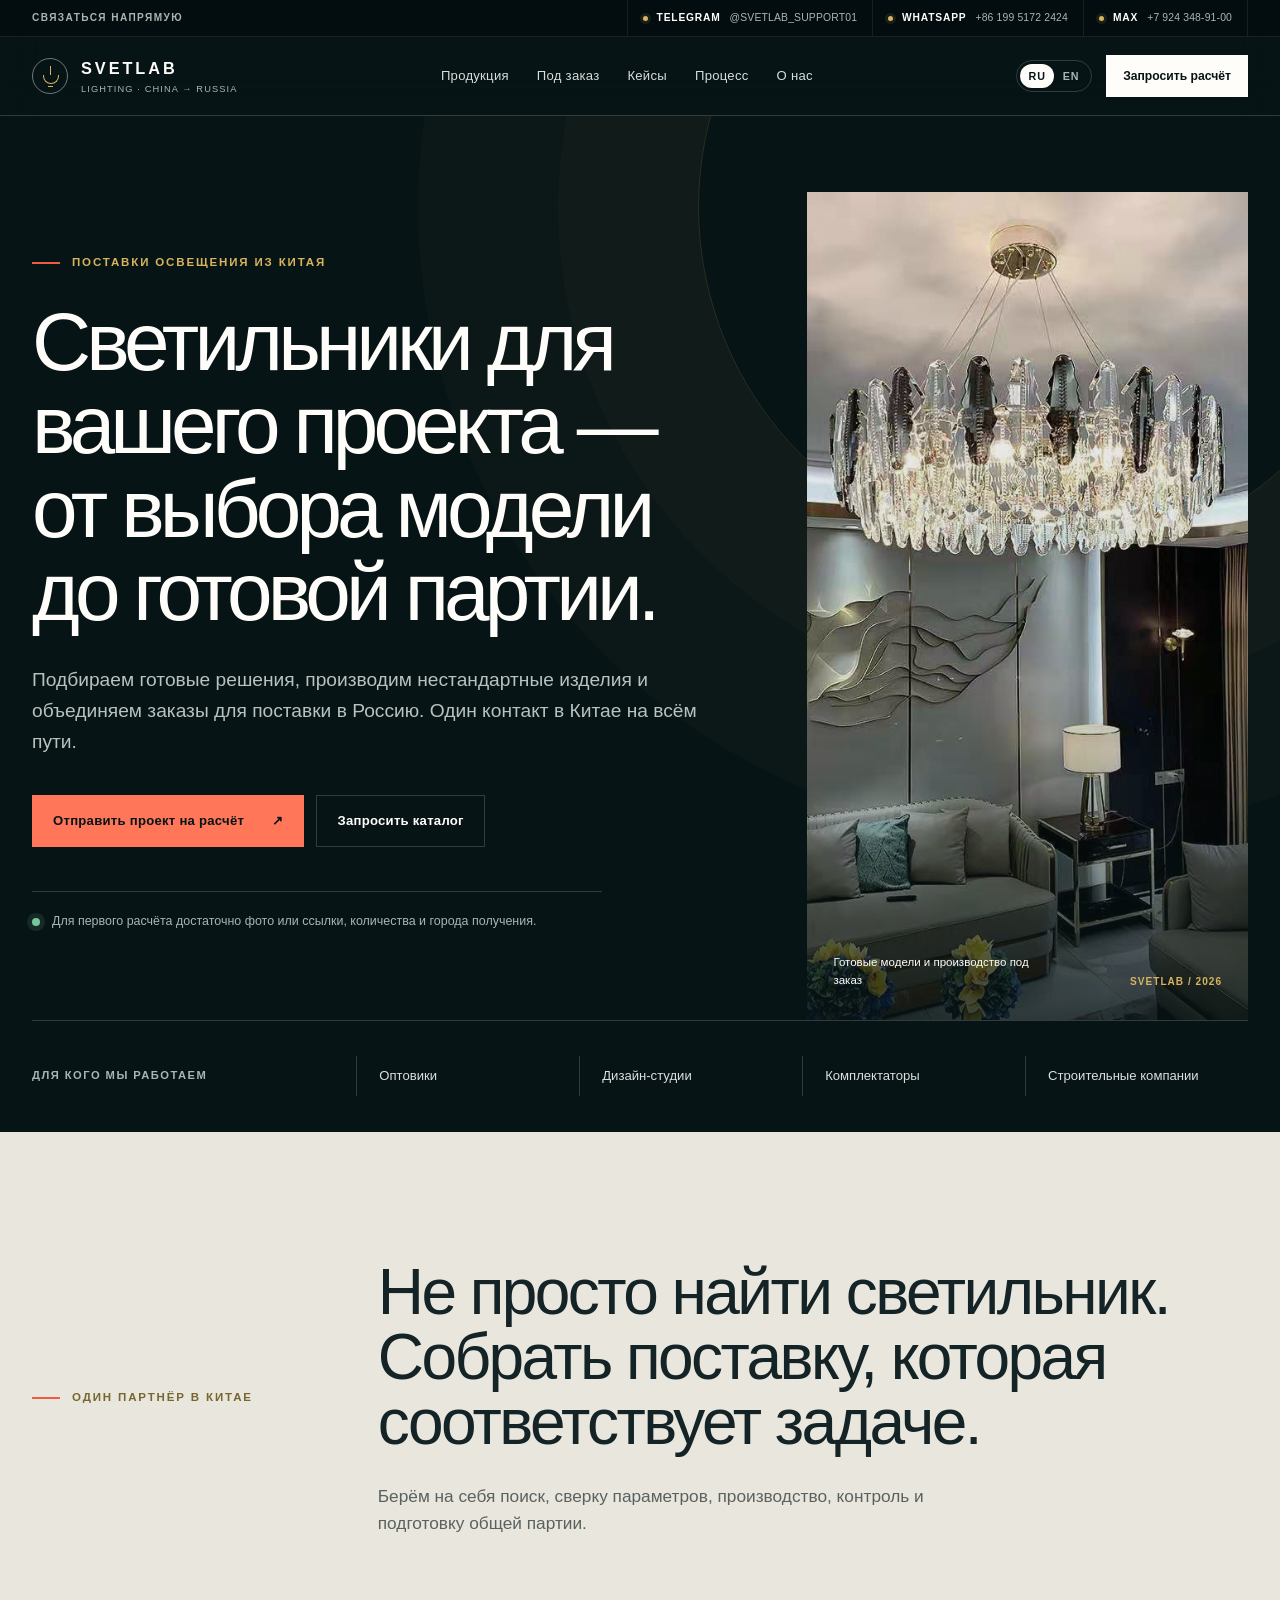
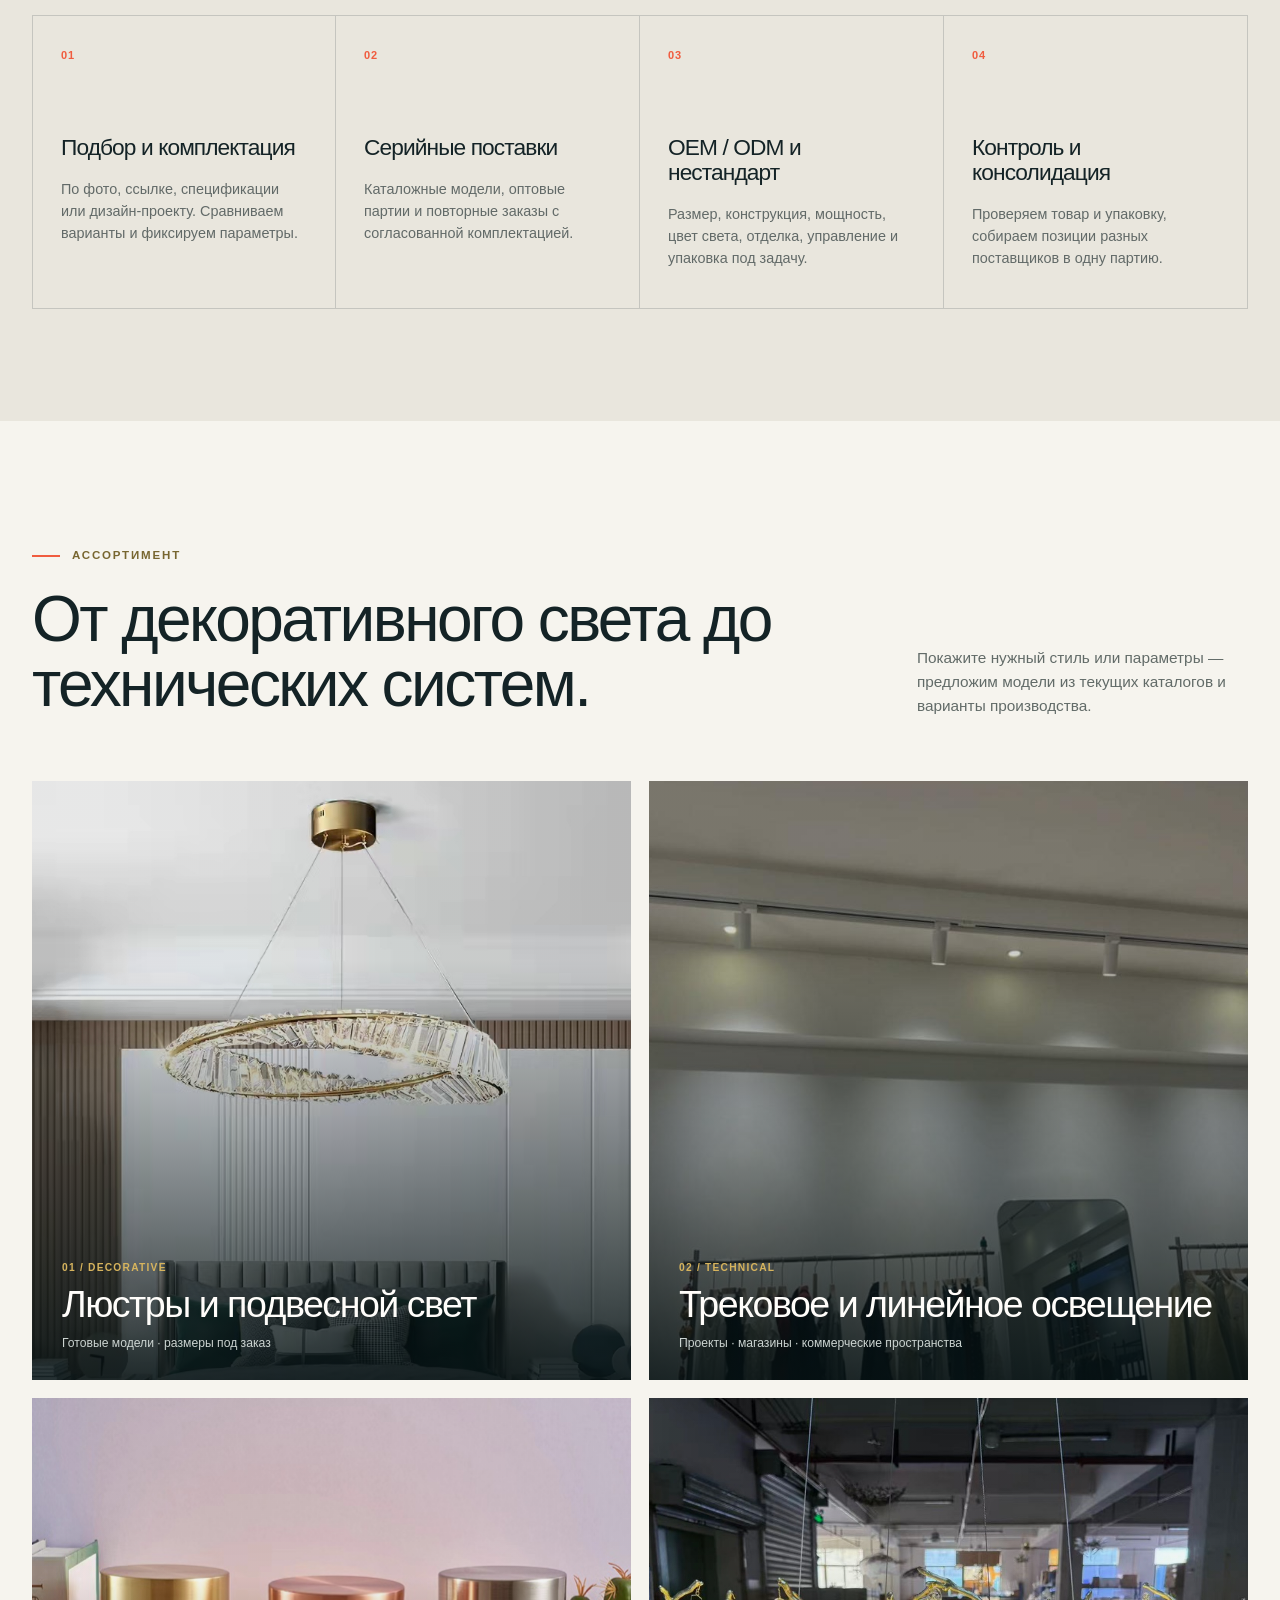
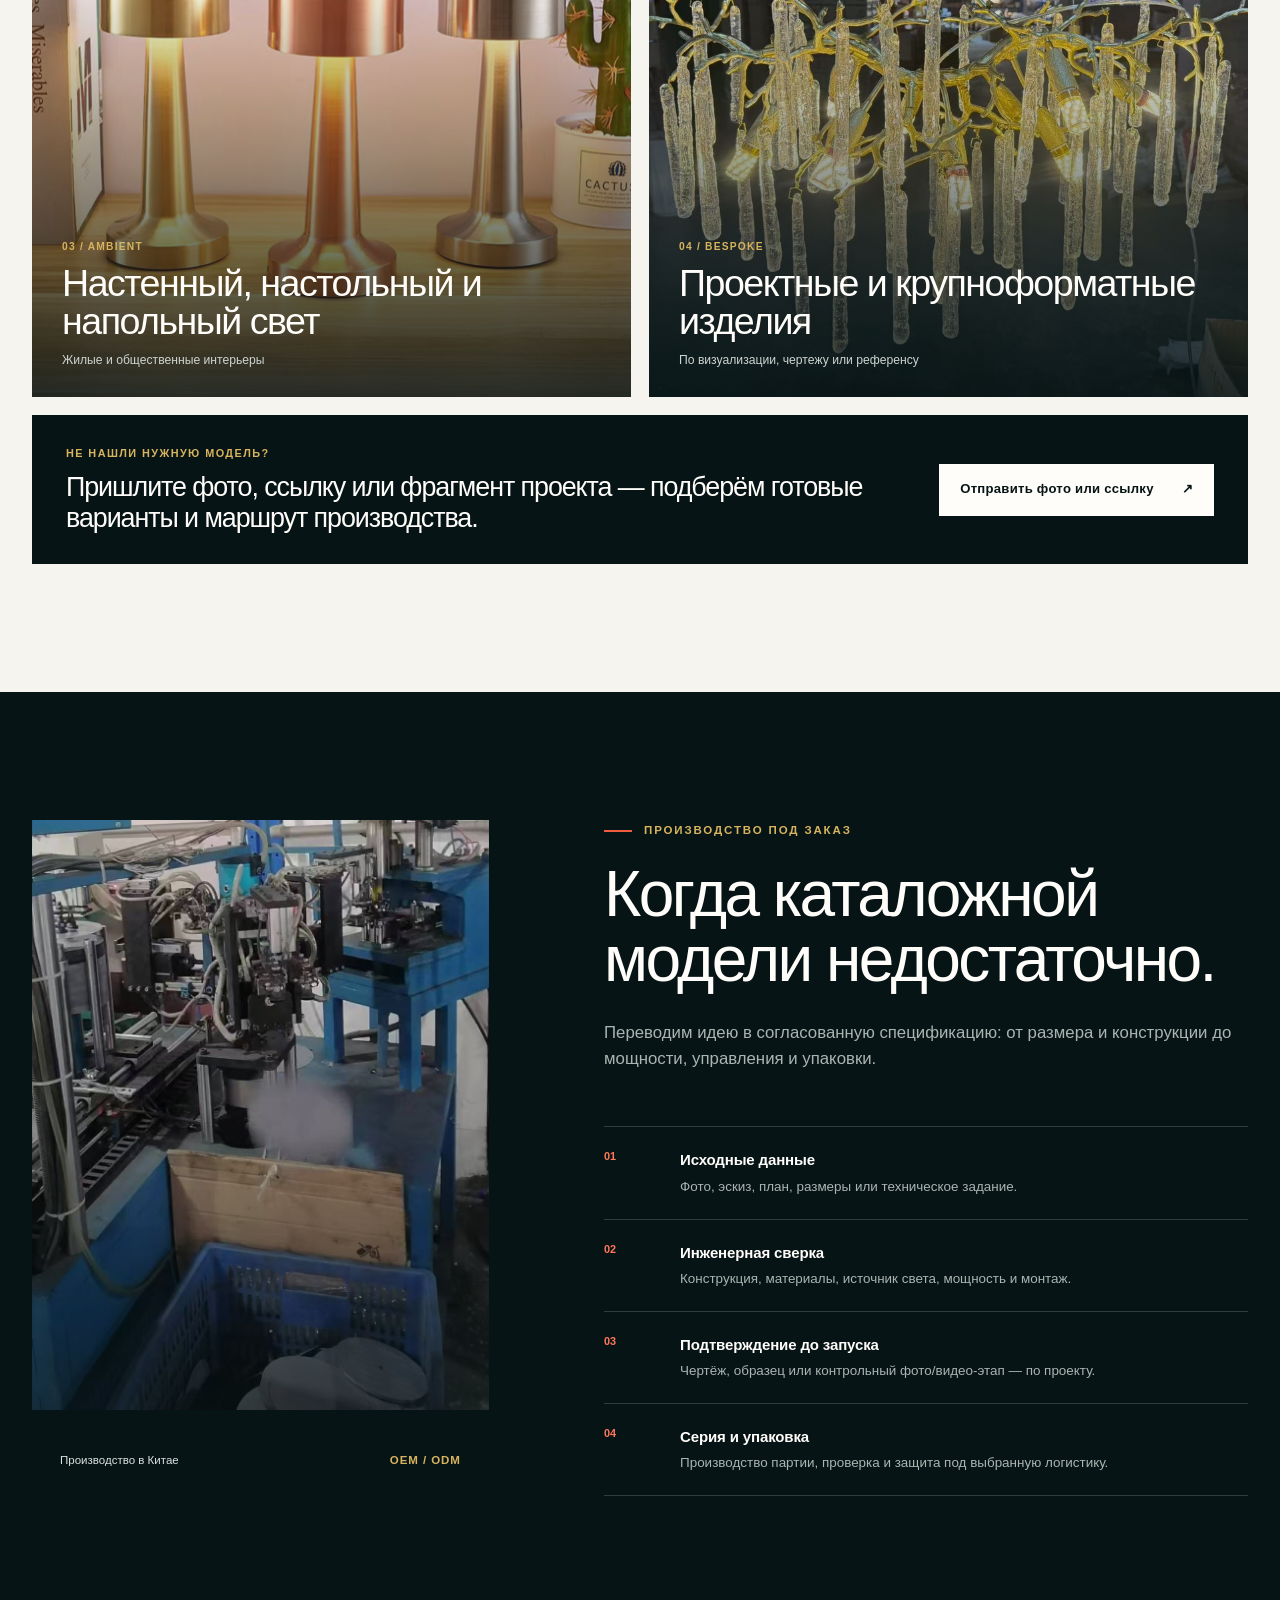
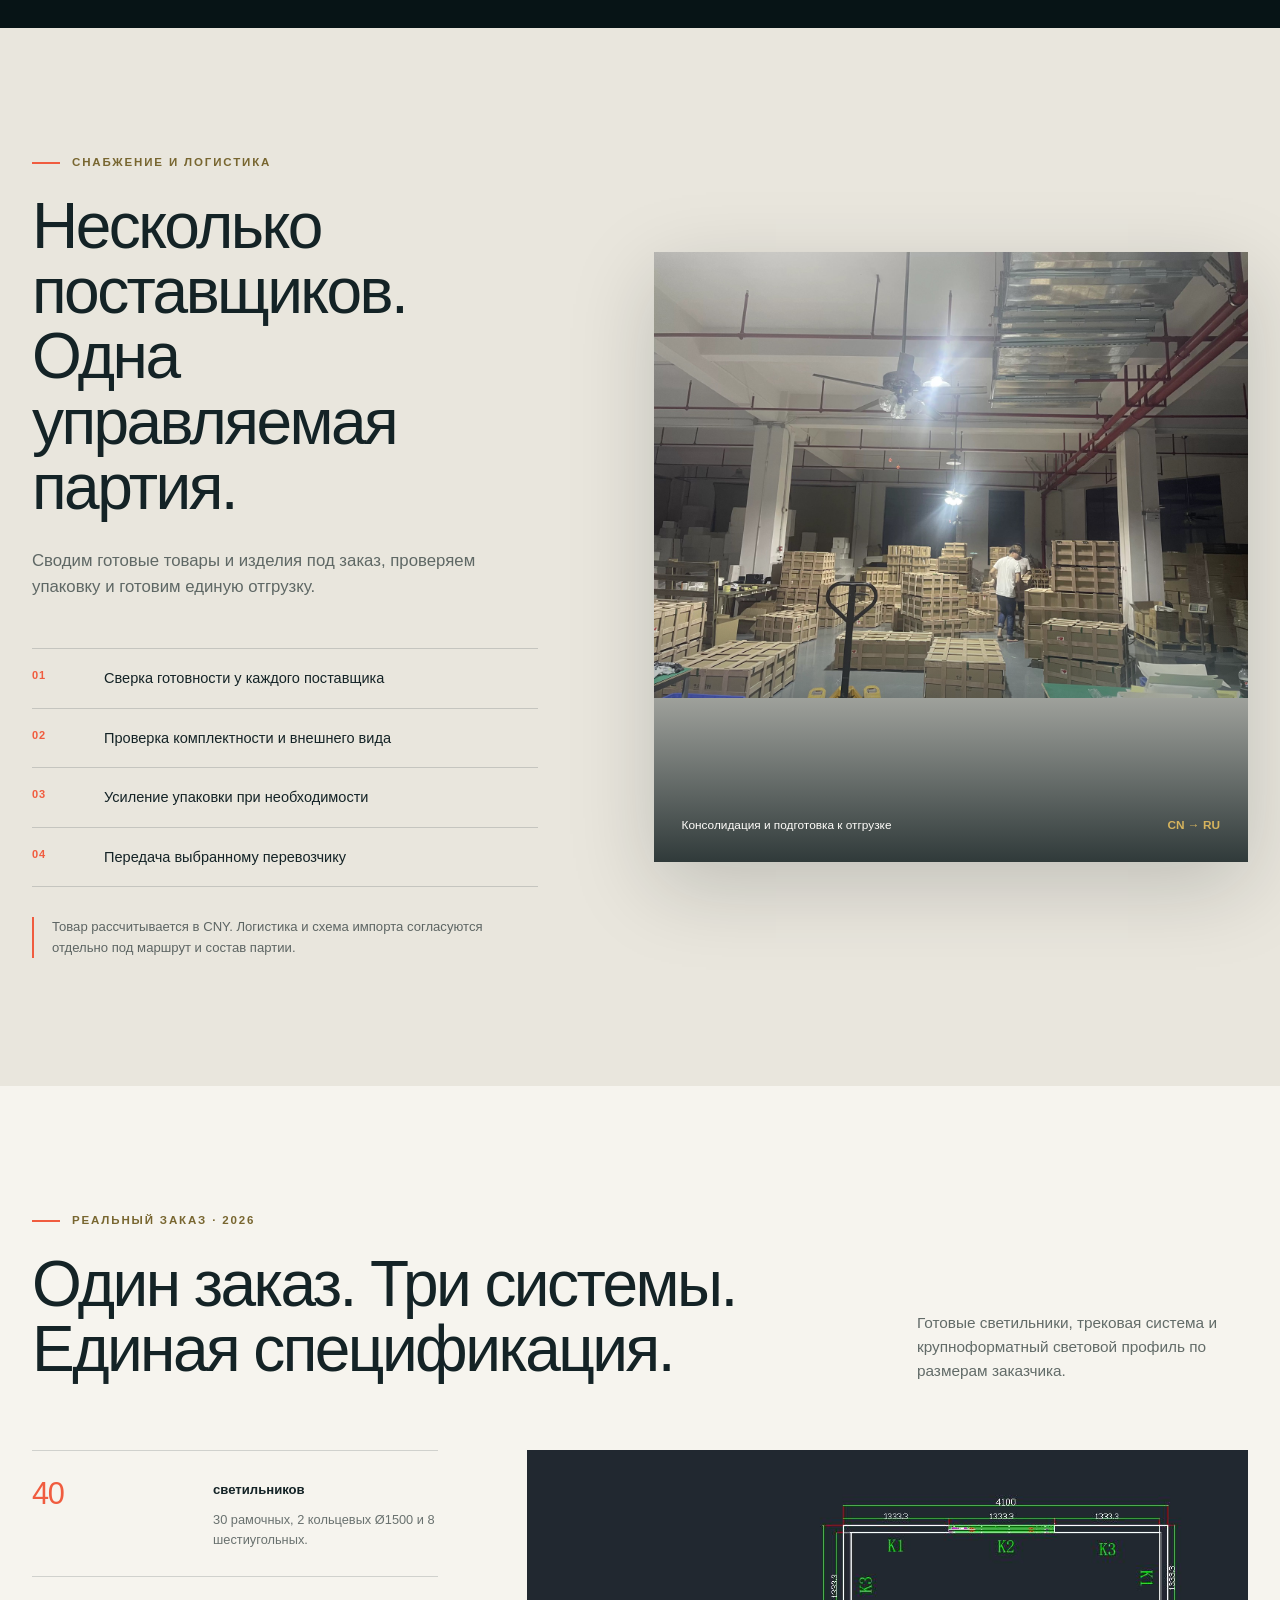
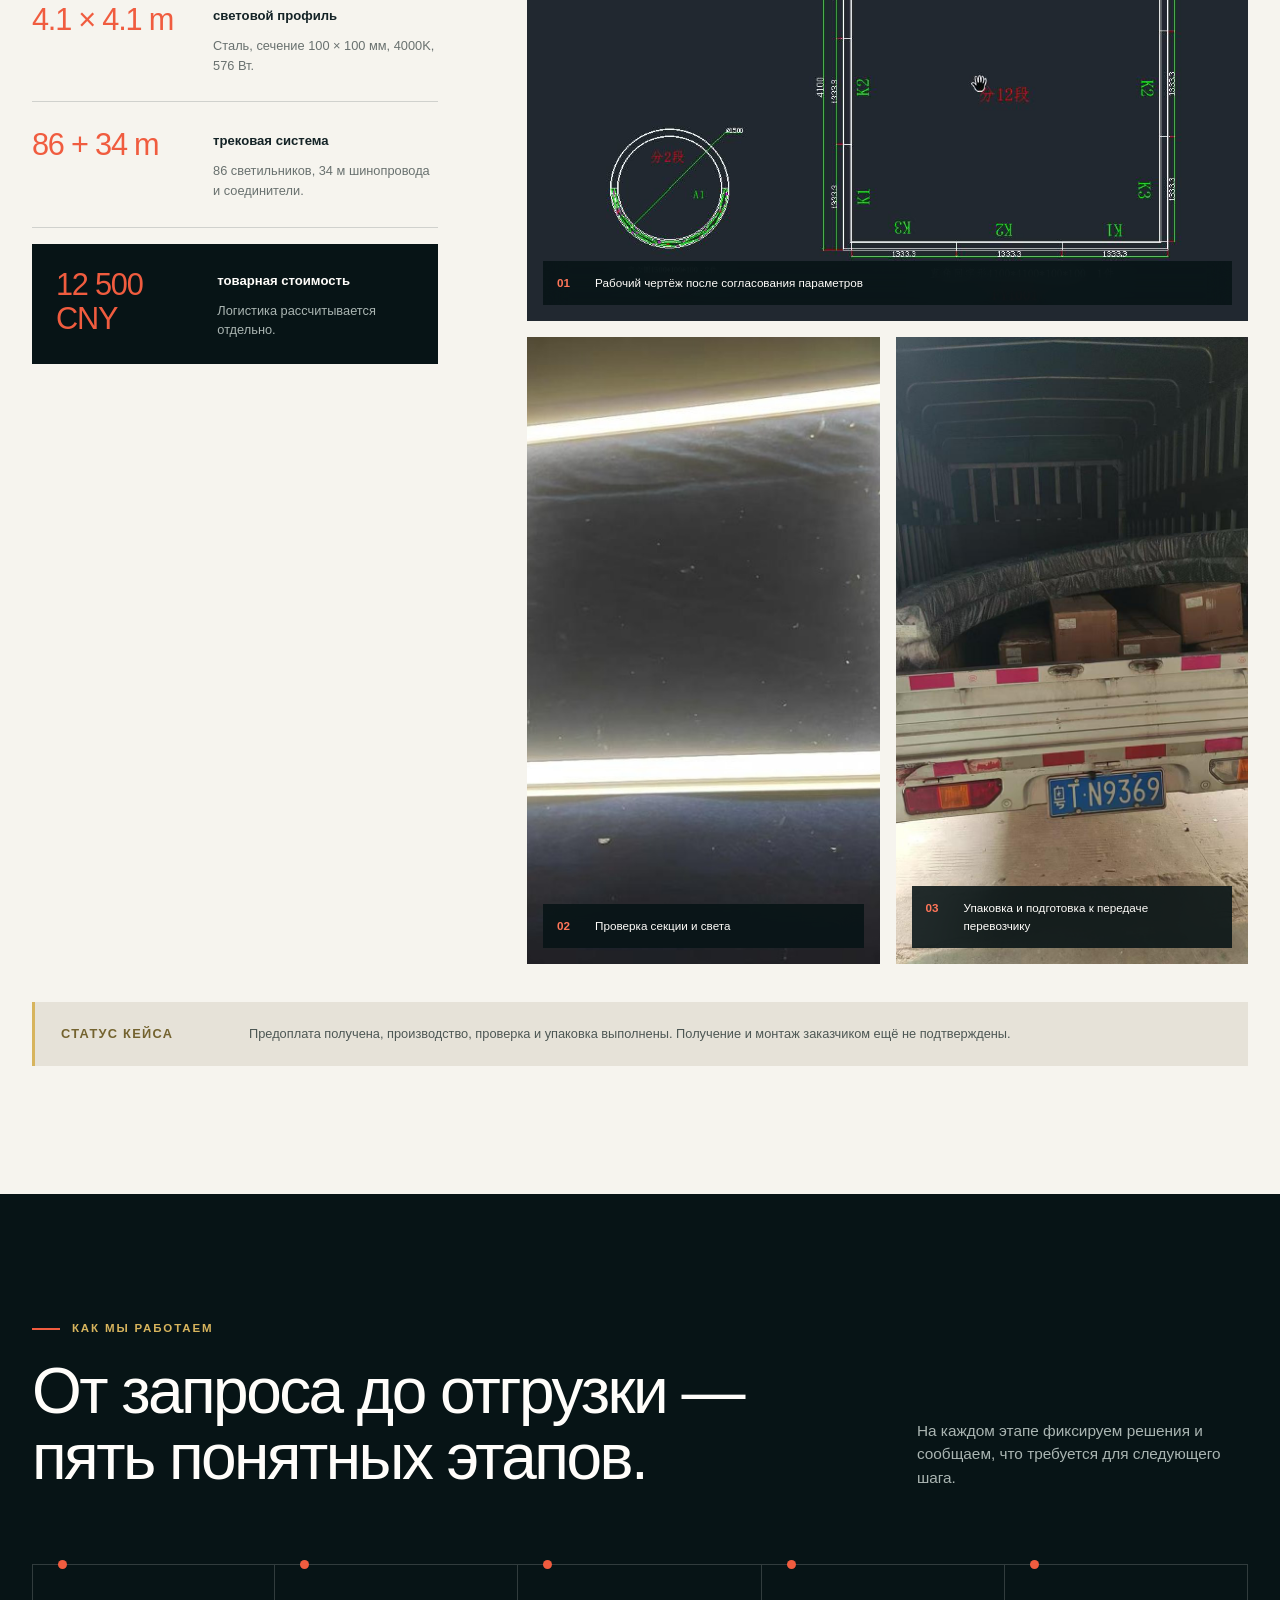
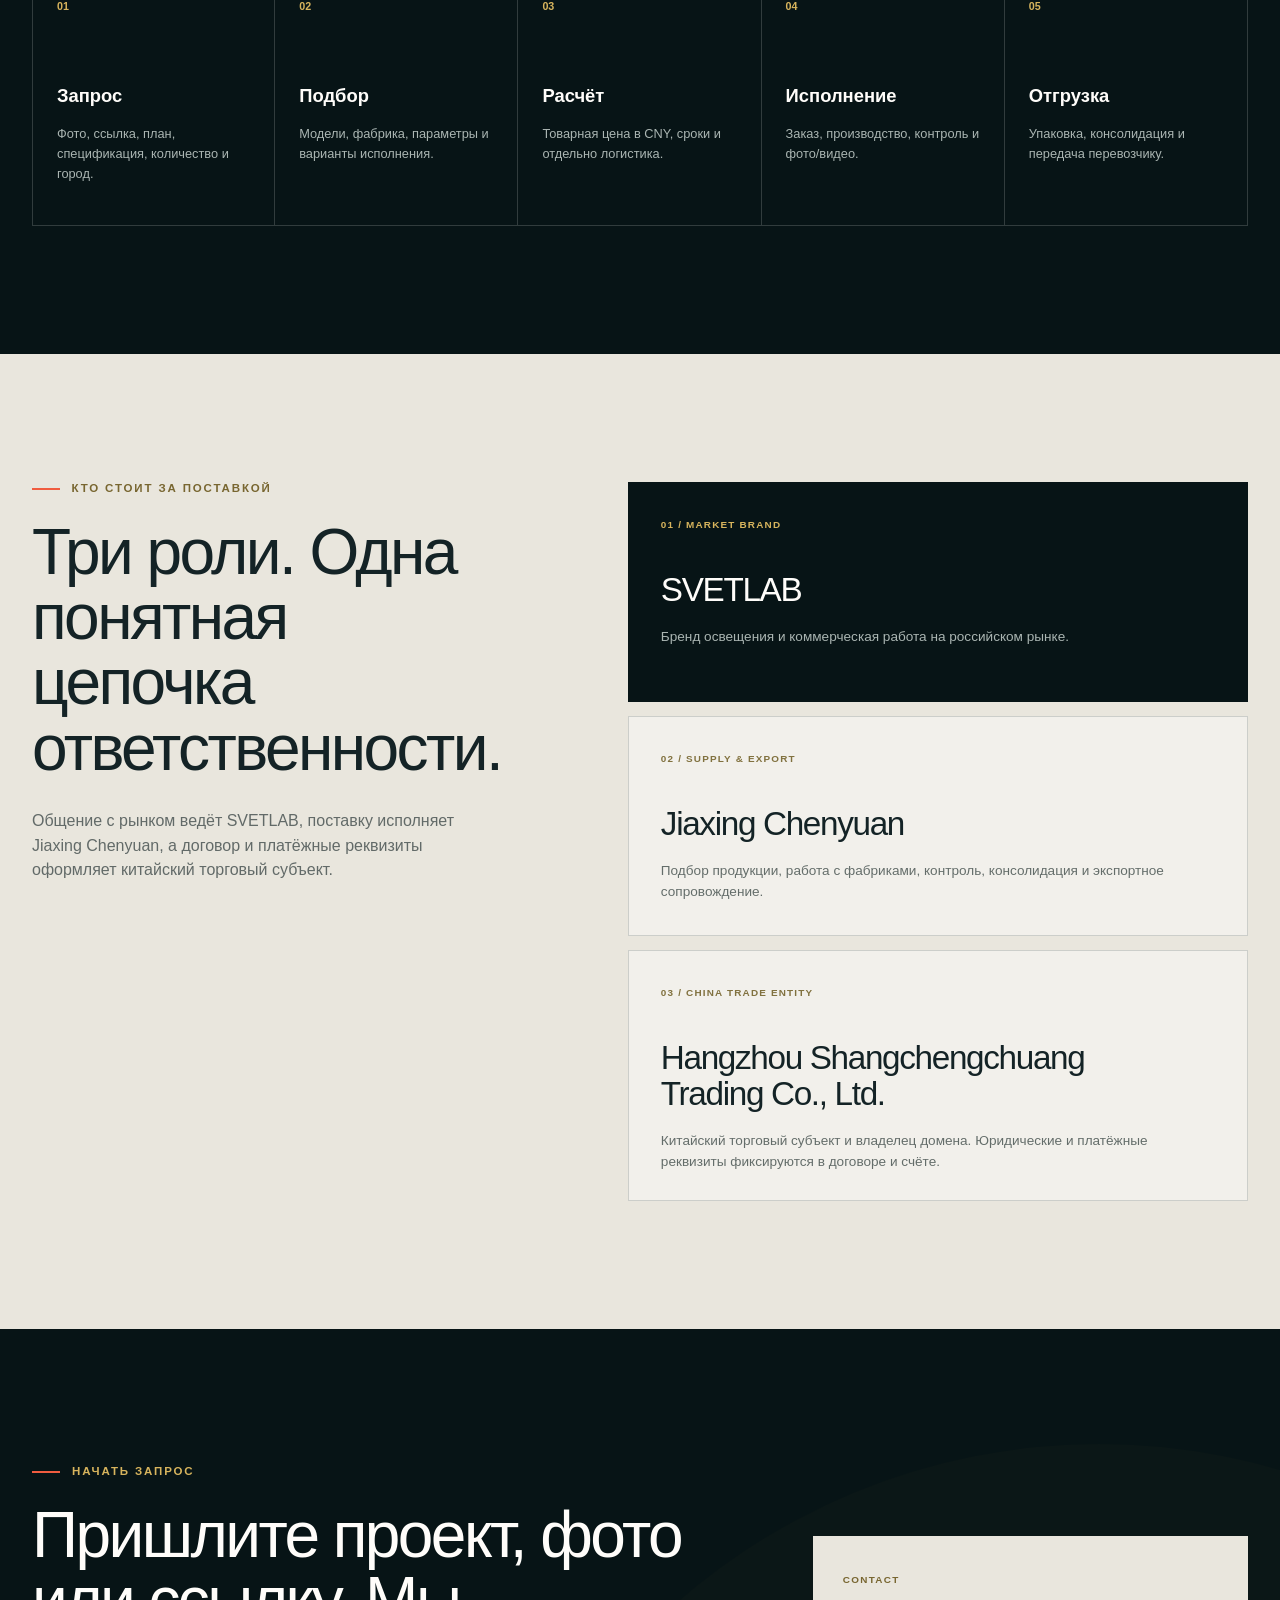
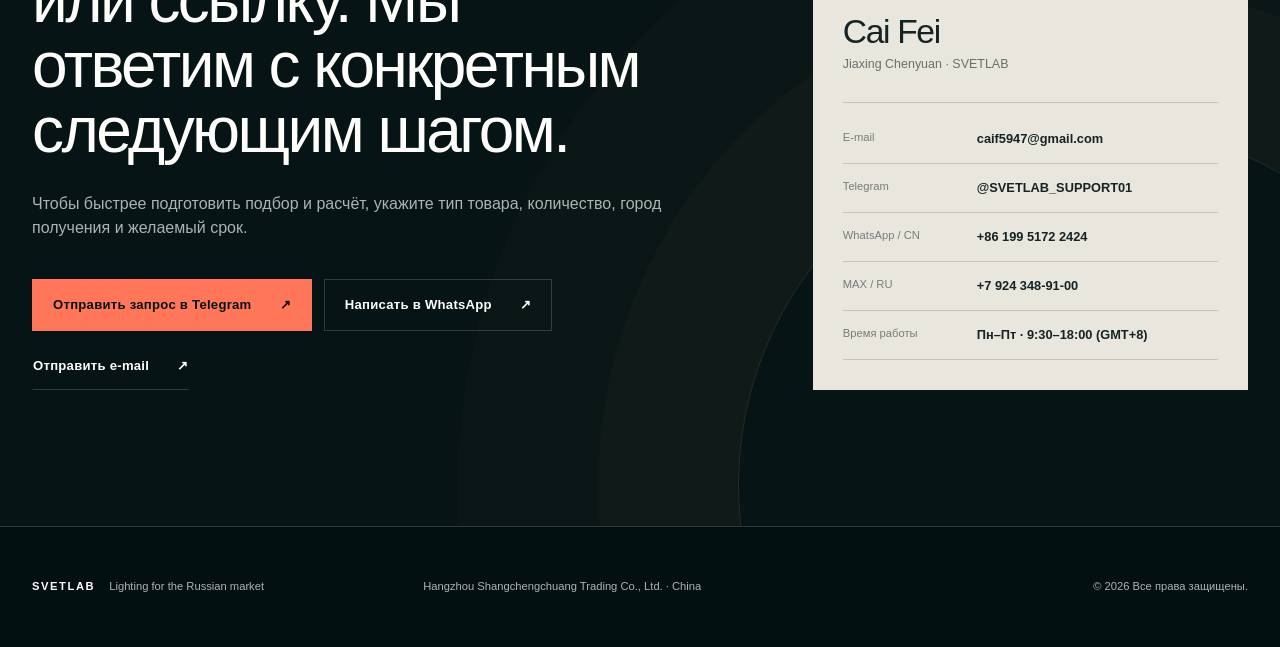
==== commit 375a5d19: "Add direct contact shortcuts to site header" ====
--- a/index.html
+++ b/index.html
@@ -47,6 +47,26 @@
   <a class="skip-link" href="#main" data-i18n="skip">Перейти к содержанию</a>
 
   <header class="site-header" id="top">
+    <div class="contact-rail">
+      <div class="shell contact-rail-inner">
+        <p class="contact-rail-label" data-i18n="contactRailLabel">Связаться напрямую</p>
+        <nav class="contact-shortcuts" aria-label="Каналы прямой связи" data-i18n-aria="contactRailAria" data-ru-aria="Каналы прямой связи">
+          <a class="contact-shortcut" href="https://t.me/SVETLAB_SUPPORT01" target="_blank" rel="noopener" aria-label="Написать Цай Фэю в Telegram" data-i18n-aria="contactTelegramAria" data-ru-aria="Написать Цай Фэю в Telegram">
+            <span class="contact-channel">Telegram</span>
+            <span class="contact-address">@SVETLAB_SUPPORT01</span>
+          </a>
+          <a class="contact-shortcut" href="https://wa.me/8619951722424" target="_blank" rel="noopener" aria-label="Написать Цай Фэю в WhatsApp" data-i18n-aria="contactWhatsappAria" data-ru-aria="Написать Цай Фэю в WhatsApp">
+            <span class="contact-channel">WhatsApp</span>
+            <span class="contact-address">+86 199 5172 2424</span>
+          </a>
+          <a class="contact-shortcut" href="https://max.ru/u/f9LHodD0cOKaPw3OpltgnisSJ0mqfB4MkUL0rFP9wiAiRer8WJrR8FBijHU" target="_blank" rel="noopener" aria-label="Открыть профиль Цай Фэя в MAX" data-i18n-aria="contactMaxAria" data-ru-aria="Открыть профиль Цай Фэя в MAX">
+            <span class="contact-channel">MAX</span>
+            <span class="contact-address">+7 924 348-91-00</span>
+          </a>
+        </nav>
+      </div>
+    </div>
+
     <div class="shell header-inner">
       <a class="brand" href="#top" aria-label="SVETLAB — главная" data-i18n-aria="brandAria">
         <span class="brand-mark" aria-hidden="true"><i></i></span>
@@ -371,7 +391,7 @@
           <p data-i18n="contactLead">Чтобы быстрее подготовить подбор и расчёт, укажите тип товара, количество, город получения и желаемый срок.</p>
 
           <div class="contact-actions">
-            <a class="button button-primary" href="https://t.me/svetlab_support" target="_blank" rel="noopener"><span data-i18n="contactTelegramCta">Отправить запрос в Telegram</span><b aria-hidden="true">↗</b></a>
+            <a class="button button-primary" href="https://t.me/SVETLAB_SUPPORT01" target="_blank" rel="noopener"><span data-i18n="contactTelegramCta">Отправить запрос в Telegram</span><b aria-hidden="true">↗</b></a>
             <a class="button button-outline dynamic-link" href="https://wa.me/8619951722424?text=%D0%97%D0%B4%D1%80%D0%B0%D0%B2%D1%81%D1%82%D0%B2%D1%83%D0%B9%D1%82%D0%B5!%20%D0%A5%D0%BE%D1%87%D1%83%20%D0%BF%D0%BE%D0%BB%D1%83%D1%87%D0%B8%D1%82%D1%8C%20%D0%BF%D0%BE%D0%B4%D0%B1%D0%BE%D1%80%20%D0%B8%20%D1%80%D0%B0%D1%81%D1%87%D1%91%D1%82%20%D1%81%D0%B2%D0%B5%D1%82%D0%B8%D0%BB%D1%8C%D0%BD%D0%B8%D0%BA%D0%BE%D0%B2.%0A%D0%A2%D0%B8%D0%BF%20%D1%82%D0%BE%D0%B2%D0%B0%D1%80%D0%B0%3A%0A%D0%9A%D0%BE%D0%BB%D0%B8%D1%87%D0%B5%D1%81%D1%82%D0%B2%D0%BE%3A%0A%D0%93%D0%BE%D1%80%D0%BE%D0%B4%20%D0%BF%D0%BE%D0%BB%D1%83%D1%87%D0%B5%D0%BD%D0%B8%D1%8F%3A%0A%D0%96%D0%B5%D0%BB%D0%B0%D0%B5%D0%BC%D1%8B%D0%B9%20%D1%81%D1%80%D0%BE%D0%BA%3A" data-href-ru="https://wa.me/8619951722424?text=%D0%97%D0%B4%D1%80%D0%B0%D0%B2%D1%81%D1%82%D0%B2%D1%83%D0%B9%D1%82%D0%B5!%20%D0%A5%D0%BE%D1%87%D1%83%20%D0%BF%D0%BE%D0%BB%D1%83%D1%87%D0%B8%D1%82%D1%8C%20%D0%BF%D0%BE%D0%B4%D0%B1%D0%BE%D1%80%20%D0%B8%20%D1%80%D0%B0%D1%81%D1%87%D1%91%D1%82%20%D1%81%D0%B2%D0%B5%D1%82%D0%B8%D0%BB%D1%8C%D0%BD%D0%B8%D0%BA%D0%BE%D0%B2.%0A%D0%A2%D0%B8%D0%BF%20%D1%82%D0%BE%D0%B2%D0%B0%D1%80%D0%B0%3A%0A%D0%9A%D0%BE%D0%BB%D0%B8%D1%87%D0%B5%D1%81%D1%82%D0%B2%D0%BE%3A%0A%D0%93%D0%BE%D1%80%D0%BE%D0%B4%20%D0%BF%D0%BE%D0%BB%D1%83%D1%87%D0%B5%D0%BD%D0%B8%D1%8F%3A%0A%D0%96%D0%B5%D0%BB%D0%B0%D0%B5%D0%BC%D1%8B%D0%B9%20%D1%81%D1%80%D0%BE%D0%BA%3A" data-href-en="https://wa.me/8619951722424?text=Hello!%20I%20would%20like%20product%20options%20and%20a%20quotation.%0AProduct%20type%3A%0AQuantity%3A%0ADestination%20city%3A%0ATarget%20timing%3A" target="_blank" rel="noopener"><span data-i18n="contactWhatsAppCta">Написать в WhatsApp</span><b aria-hidden="true">↗</b></a>
             <a class="button button-text dynamic-link" href="mailto:caif5947@gmail.com?subject=Запрос%20по%20светильникам%20SVETLAB" data-href-ru="mailto:caif5947@gmail.com?subject=Запрос%20по%20светильникам%20SVETLAB" data-href-en="mailto:caif5947@gmail.com?subject=SVETLAB%20lighting%20inquiry"><span data-i18n="contactEmailCta">Отправить e-mail</span><b aria-hidden="true">↗</b></a>
           </div>
@@ -385,9 +405,9 @@
           </div>
           <dl>
             <div><dt>E-mail</dt><dd><a href="mailto:caif5947@gmail.com">caif5947@gmail.com</a></dd></div>
-            <div><dt>Telegram</dt><dd><a href="https://t.me/svetlab_support" target="_blank" rel="noopener">@svetlab_support</a></dd></div>
+            <div><dt>Telegram</dt><dd><a href="https://t.me/SVETLAB_SUPPORT01" target="_blank" rel="noopener">@SVETLAB_SUPPORT01</a></dd></div>
             <div><dt>WhatsApp / CN</dt><dd><a href="https://wa.me/8619951722424" target="_blank" rel="noopener">+86 199 5172 2424</a></dd></div>
-            <div><dt>MAX / RU</dt><dd><a href="tel:+79243489100">+7 924 348-91-00</a></dd></div>
+            <div><dt>MAX / RU</dt><dd><a href="https://max.ru/u/f9LHodD0cOKaPw3OpltgnisSJ0mqfB4MkUL0rFP9wiAiRer8WJrR8FBijHU" target="_blank" rel="noopener">+7 924 348-91-00</a></dd></div>
             <div><dt data-i18n="hoursLabel">Время работы</dt><dd data-i18n="hoursValue">Пн–Пт · 9:30–18:00 (GMT+8)</dd></div>
           </dl>
         </aside>
--- a/styles.css
+++ b/styles.css
@@ -127,6 +127,75 @@
   backdrop-filter: blur(20px);
 }
 
+.contact-rail {
+  background: rgba(3, 13, 15, 0.84);
+  border-bottom: 1px solid rgba(255, 255, 255, 0.08);
+}
+
+.contact-rail-inner {
+  display: flex;
+  min-height: 36px;
+  align-items: center;
+  justify-content: space-between;
+}
+
+.contact-rail-label {
+  color: var(--muted-dark);
+  font-size: 0.63rem;
+  font-weight: 700;
+  letter-spacing: 0.14em;
+  text-transform: uppercase;
+}
+
+.contact-shortcuts {
+  display: flex;
+  align-self: stretch;
+}
+
+.contact-shortcut {
+  position: relative;
+  display: inline-flex;
+  align-items: center;
+  gap: 9px;
+  padding: 0 15px;
+  border-left: 1px solid rgba(255, 255, 255, 0.08);
+  transition: color 180ms ease, background 180ms ease;
+}
+
+.contact-shortcut::before {
+  width: 5px;
+  height: 5px;
+  flex: 0 0 auto;
+  background: var(--gold);
+  border-radius: 50%;
+  box-shadow: 0 0 0 3px rgba(215, 180, 93, 0.1);
+  content: "";
+}
+
+.contact-shortcut:last-child {
+  border-right: 1px solid rgba(255, 255, 255, 0.08);
+}
+
+.contact-shortcut:hover,
+.contact-shortcut:focus-visible {
+  color: var(--white);
+  background: rgba(255, 255, 255, 0.055);
+}
+
+.contact-channel {
+  color: var(--white);
+  font-size: 0.64rem;
+  font-weight: 800;
+  letter-spacing: 0.08em;
+  text-transform: uppercase;
+}
+
+.contact-address {
+  color: var(--muted-dark);
+  font-size: 0.65rem;
+  letter-spacing: 0.015em;
+}
+
 .header-inner {
   display: flex;
   min-height: 78px;
@@ -316,7 +385,7 @@
   top: 100%;
   right: 0;
   left: 0;
-  height: calc(100dvh - 78px);
+  height: calc(100dvh - 114px);
   overflow-y: auto;
   color: var(--white);
   background: var(--ink);
@@ -1330,6 +1399,10 @@
 }
 
 @media (max-width: 1080px) {
+  .contact-address {
+    display: none;
+  }
+
   .desktop-nav {
     display: none;
   }
@@ -1519,6 +1592,32 @@
     width: min(calc(100% - 28px), var(--shell));
   }
 
+  .contact-rail-inner {
+    min-height: 34px;
+  }
+
+  .contact-rail-label {
+    display: none;
+  }
+
+  .contact-shortcuts {
+    width: 100%;
+  }
+
+  .contact-shortcut {
+    flex: 1 1 0;
+    justify-content: center;
+    padding: 0 6px;
+  }
+
+  .contact-shortcut:first-child {
+    border-left: 0;
+  }
+
+  .contact-shortcut:last-child {
+    border-right: 0;
+  }
+
   .header-inner {
     min-height: 70px;
     gap: 12px;
@@ -1549,7 +1648,7 @@
   }
 
   .mobile-menu {
-    height: calc(100dvh - 70px);
+    height: calc(100dvh - 104px);
   }
 
   .lang-switch {
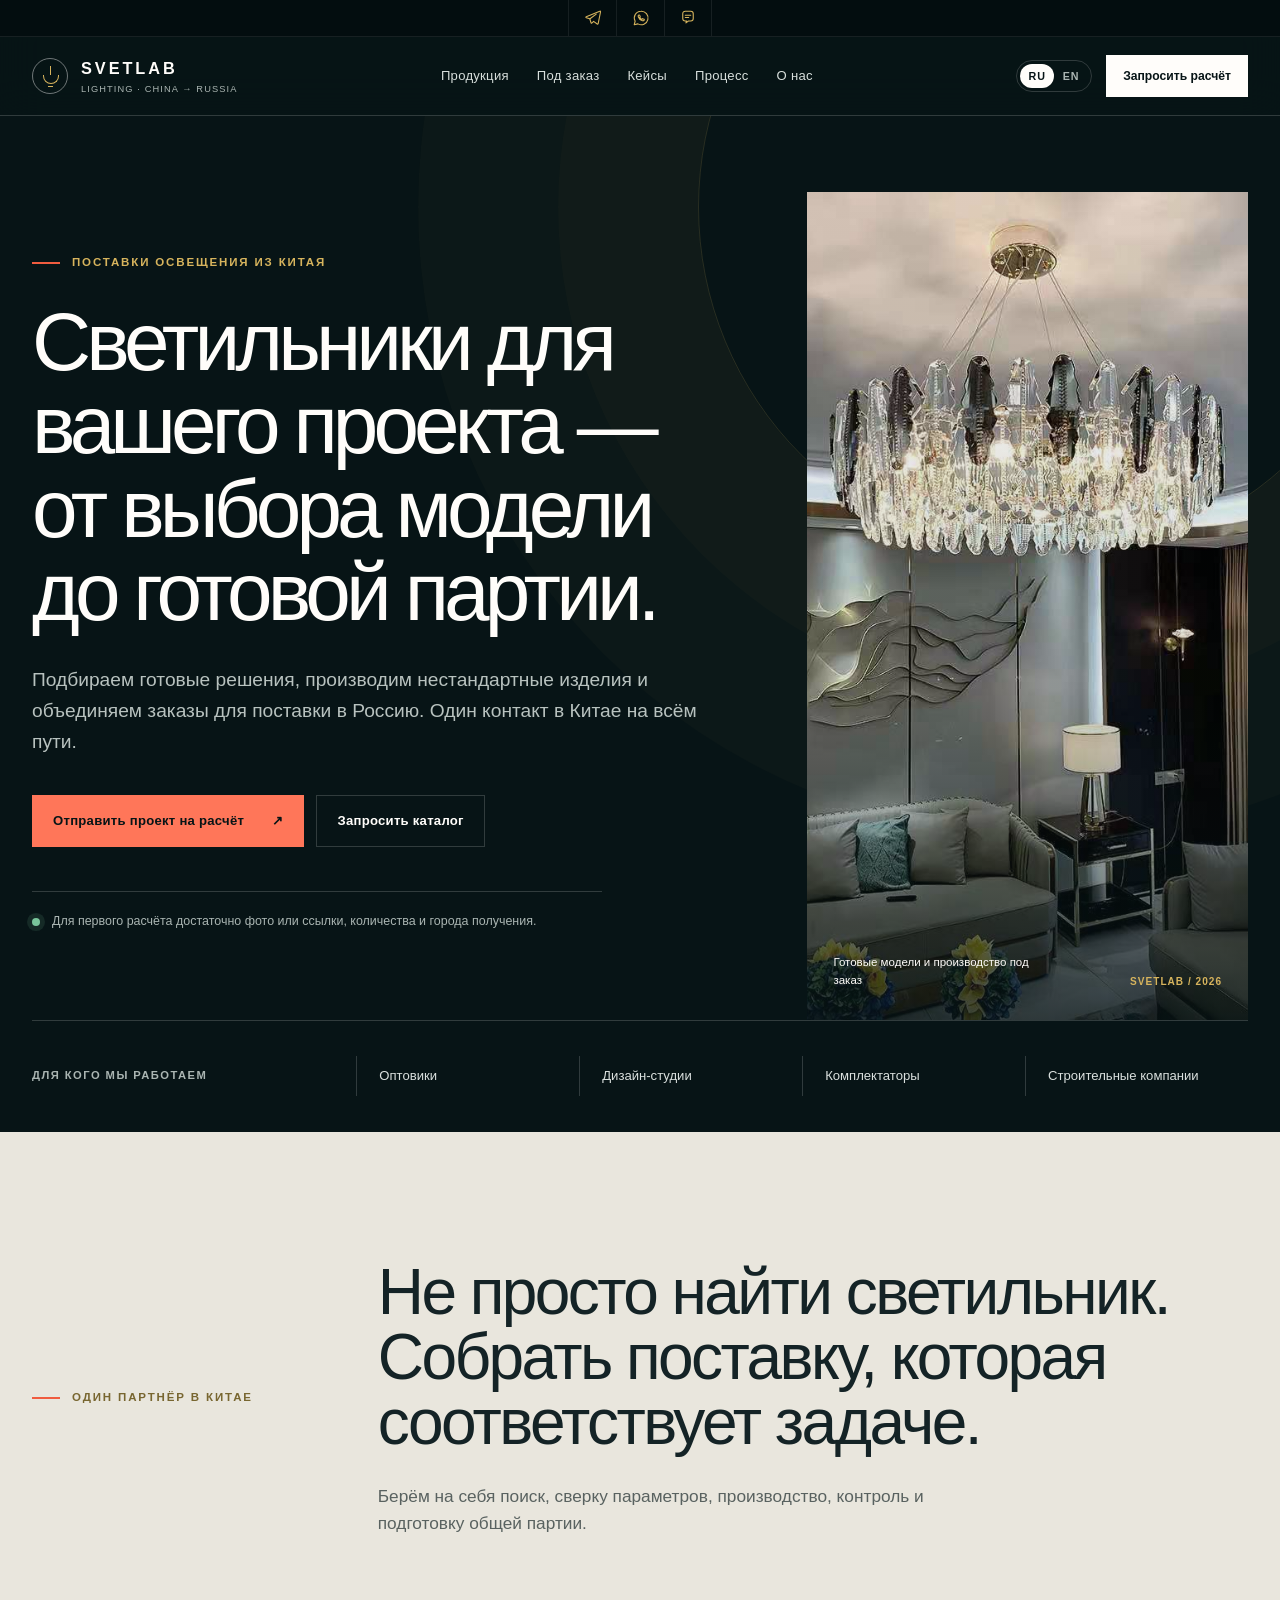
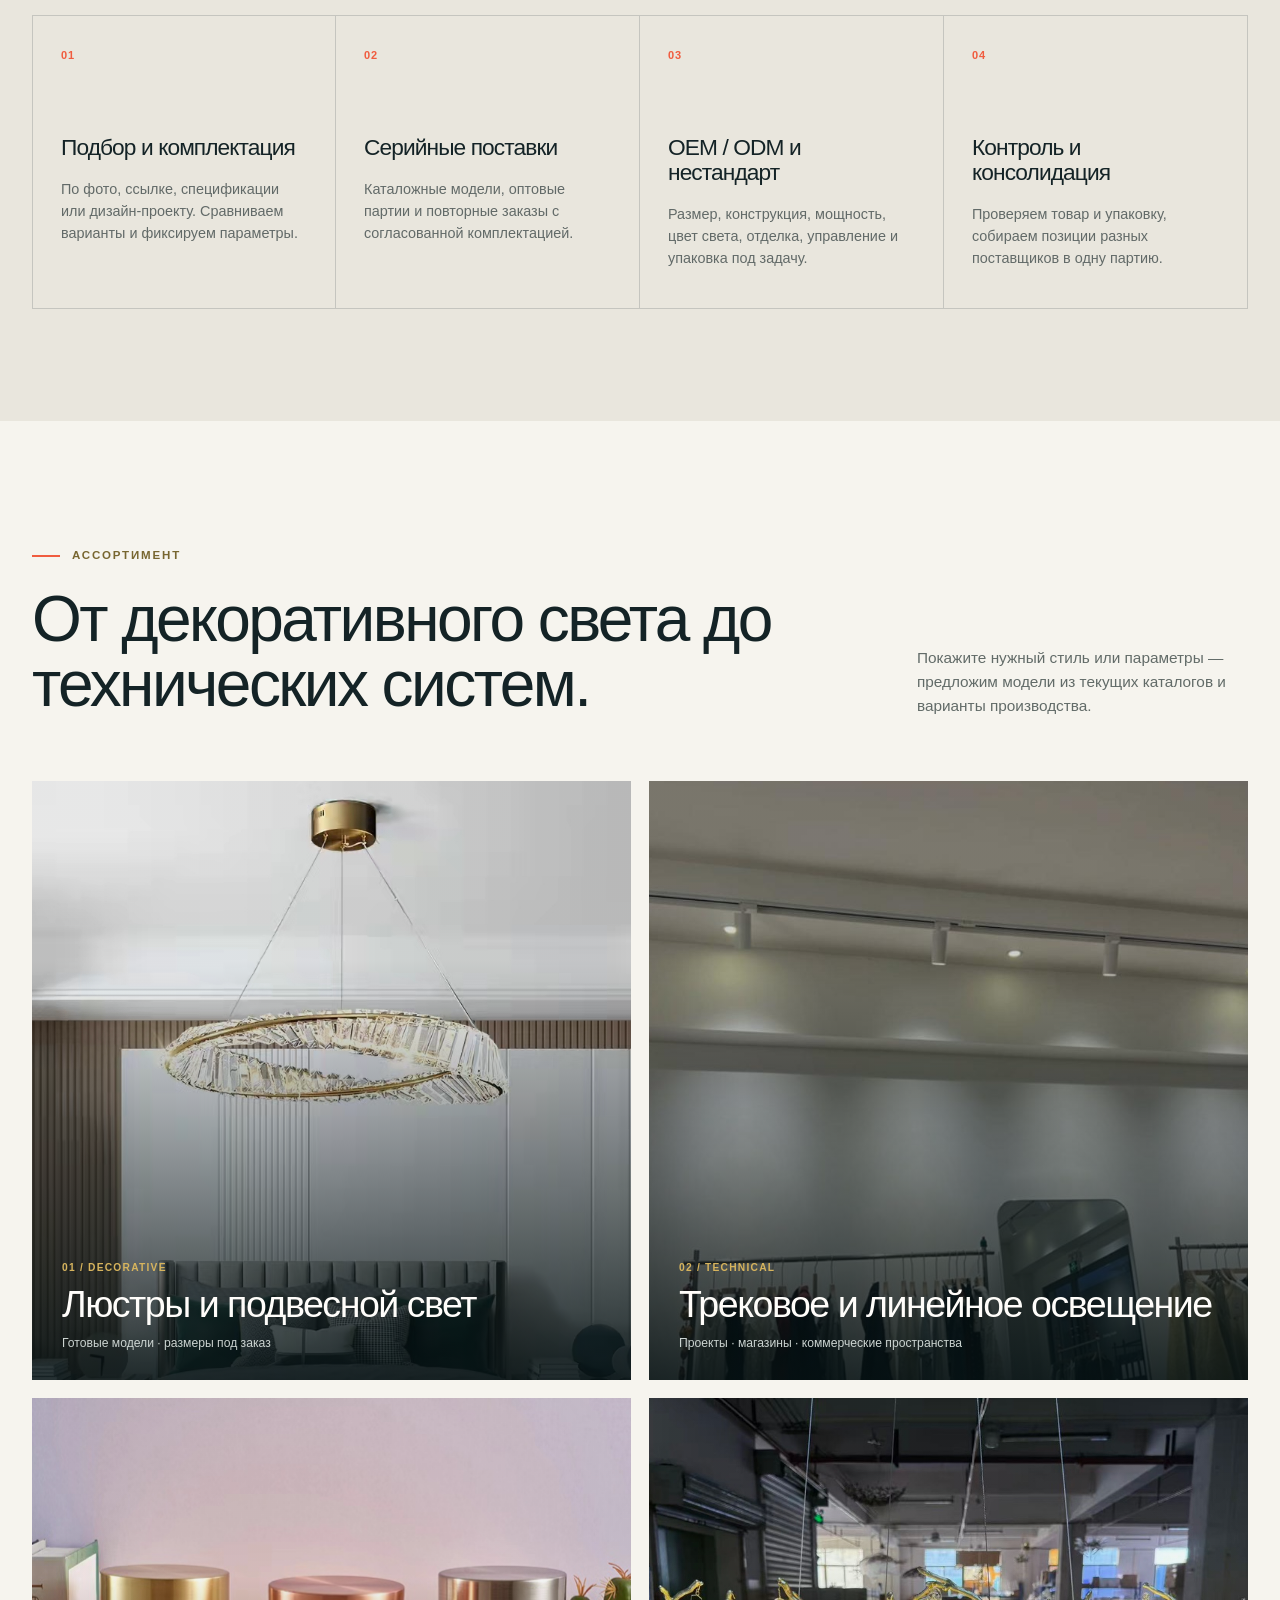
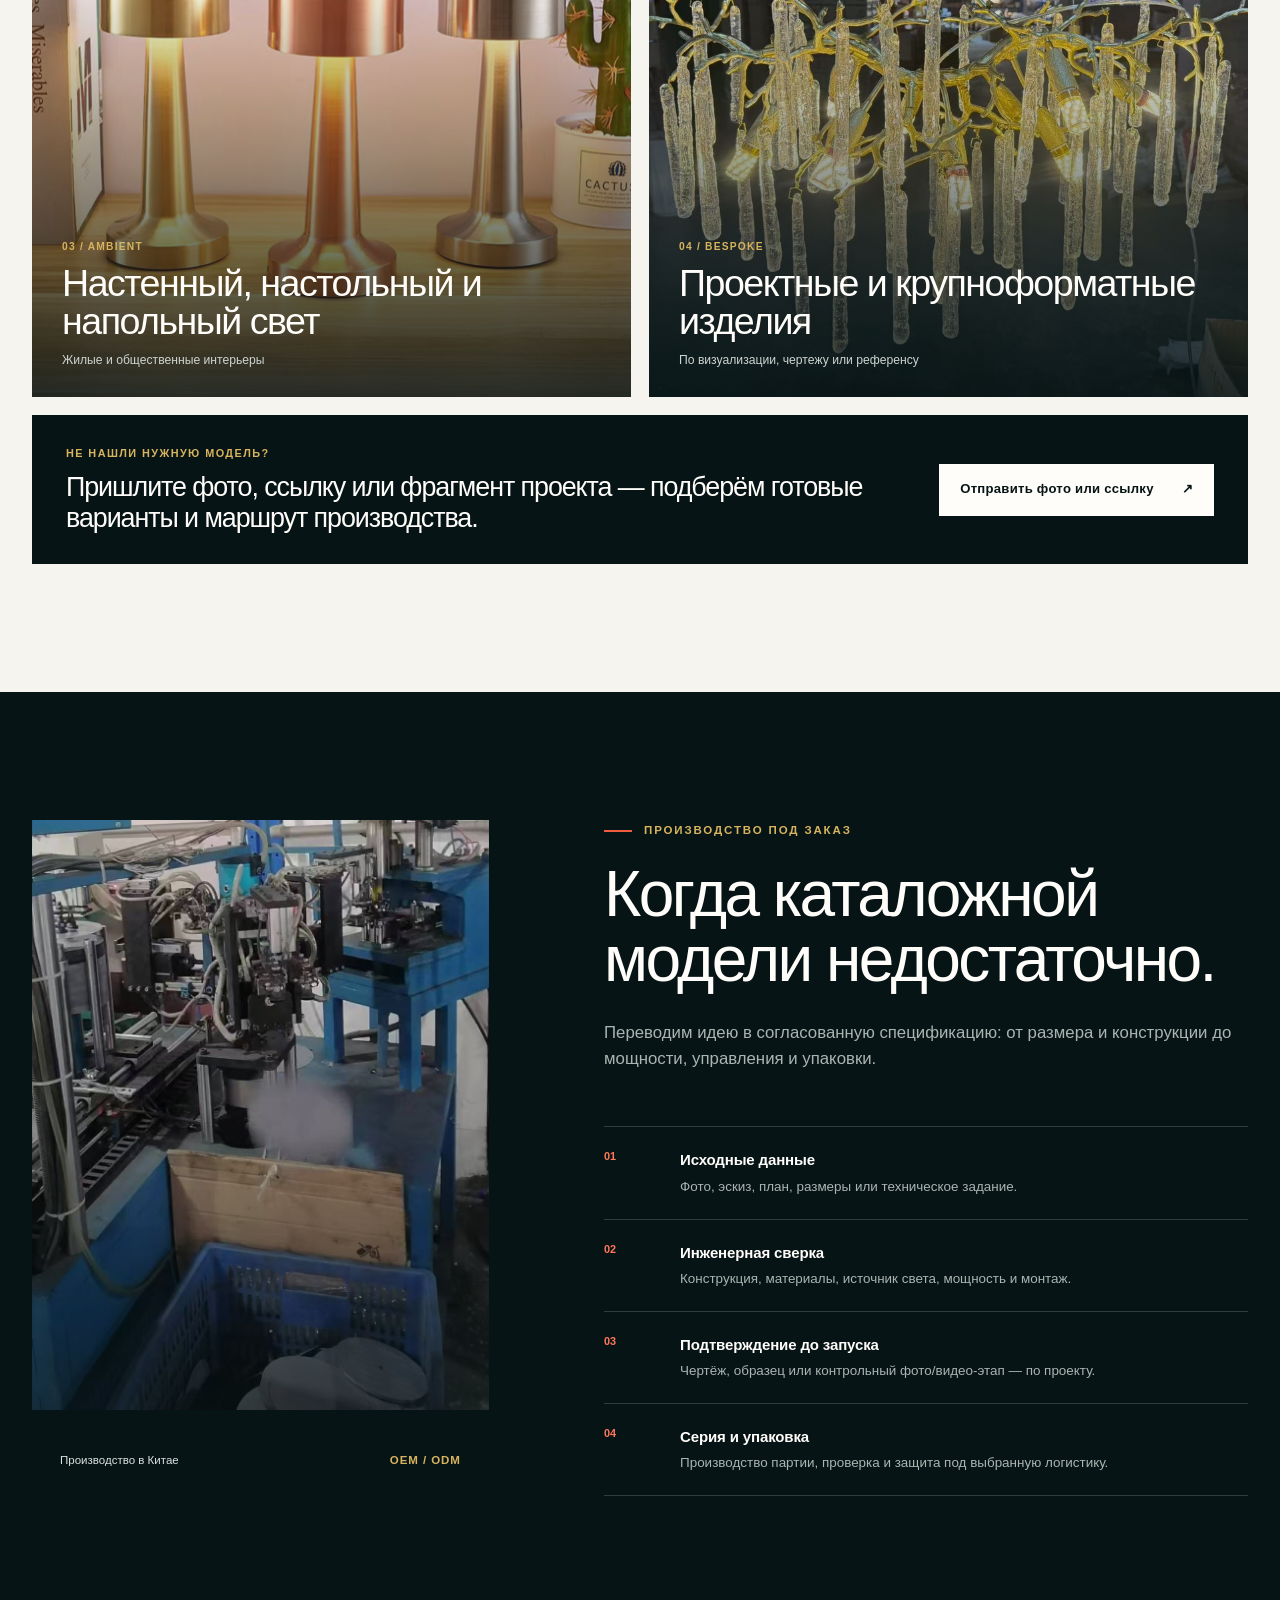
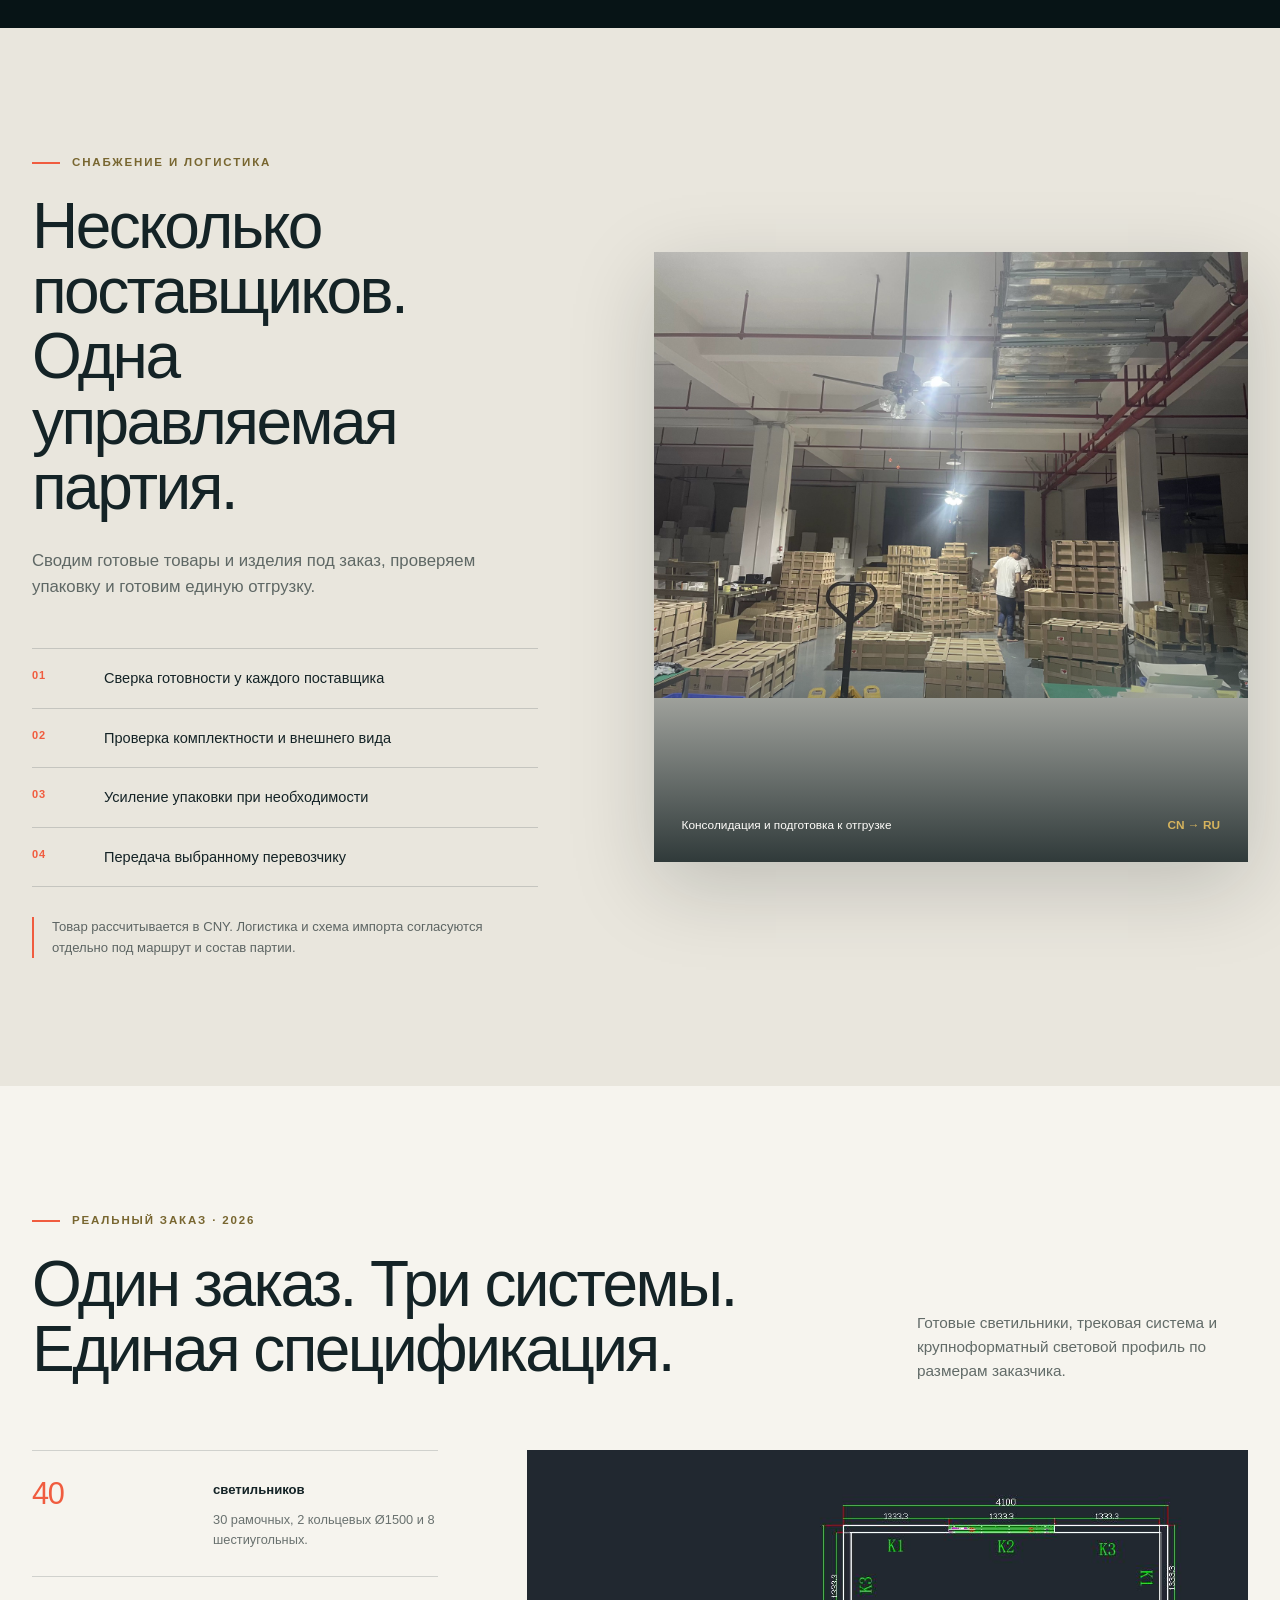
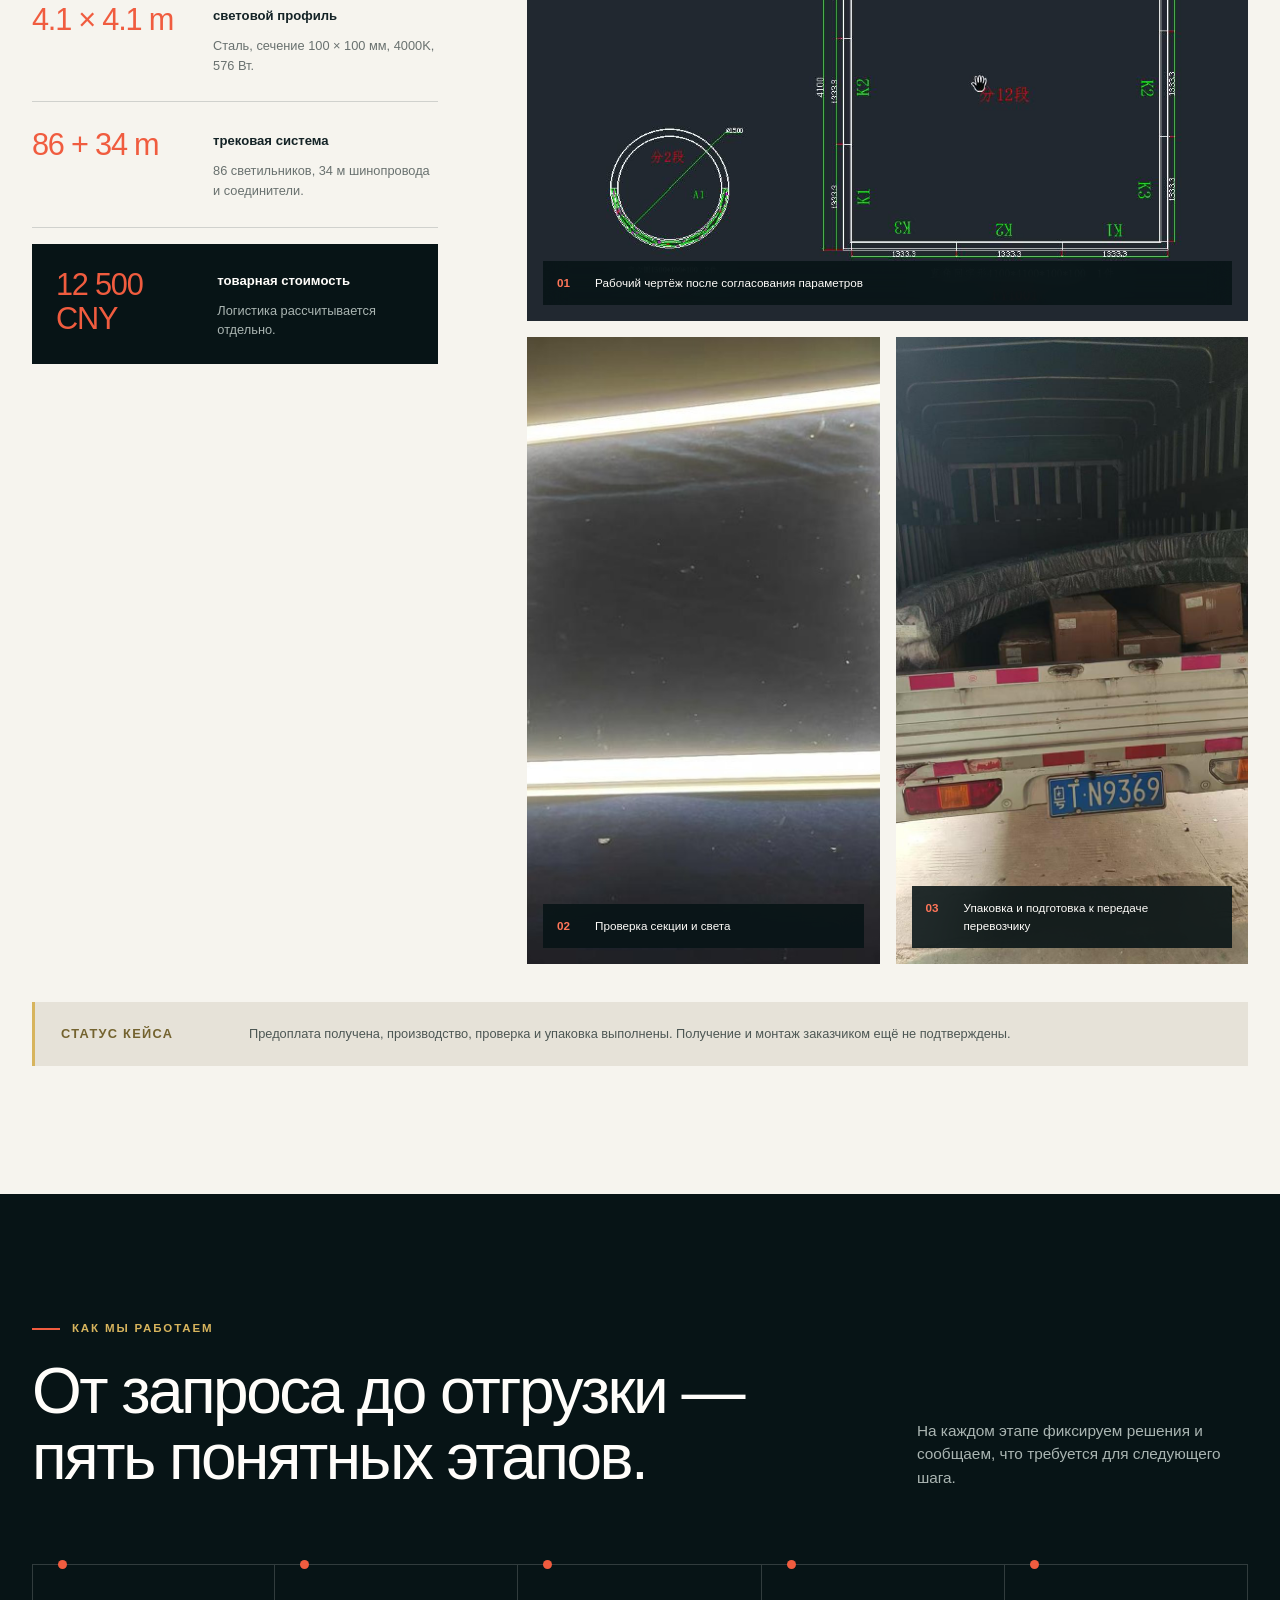
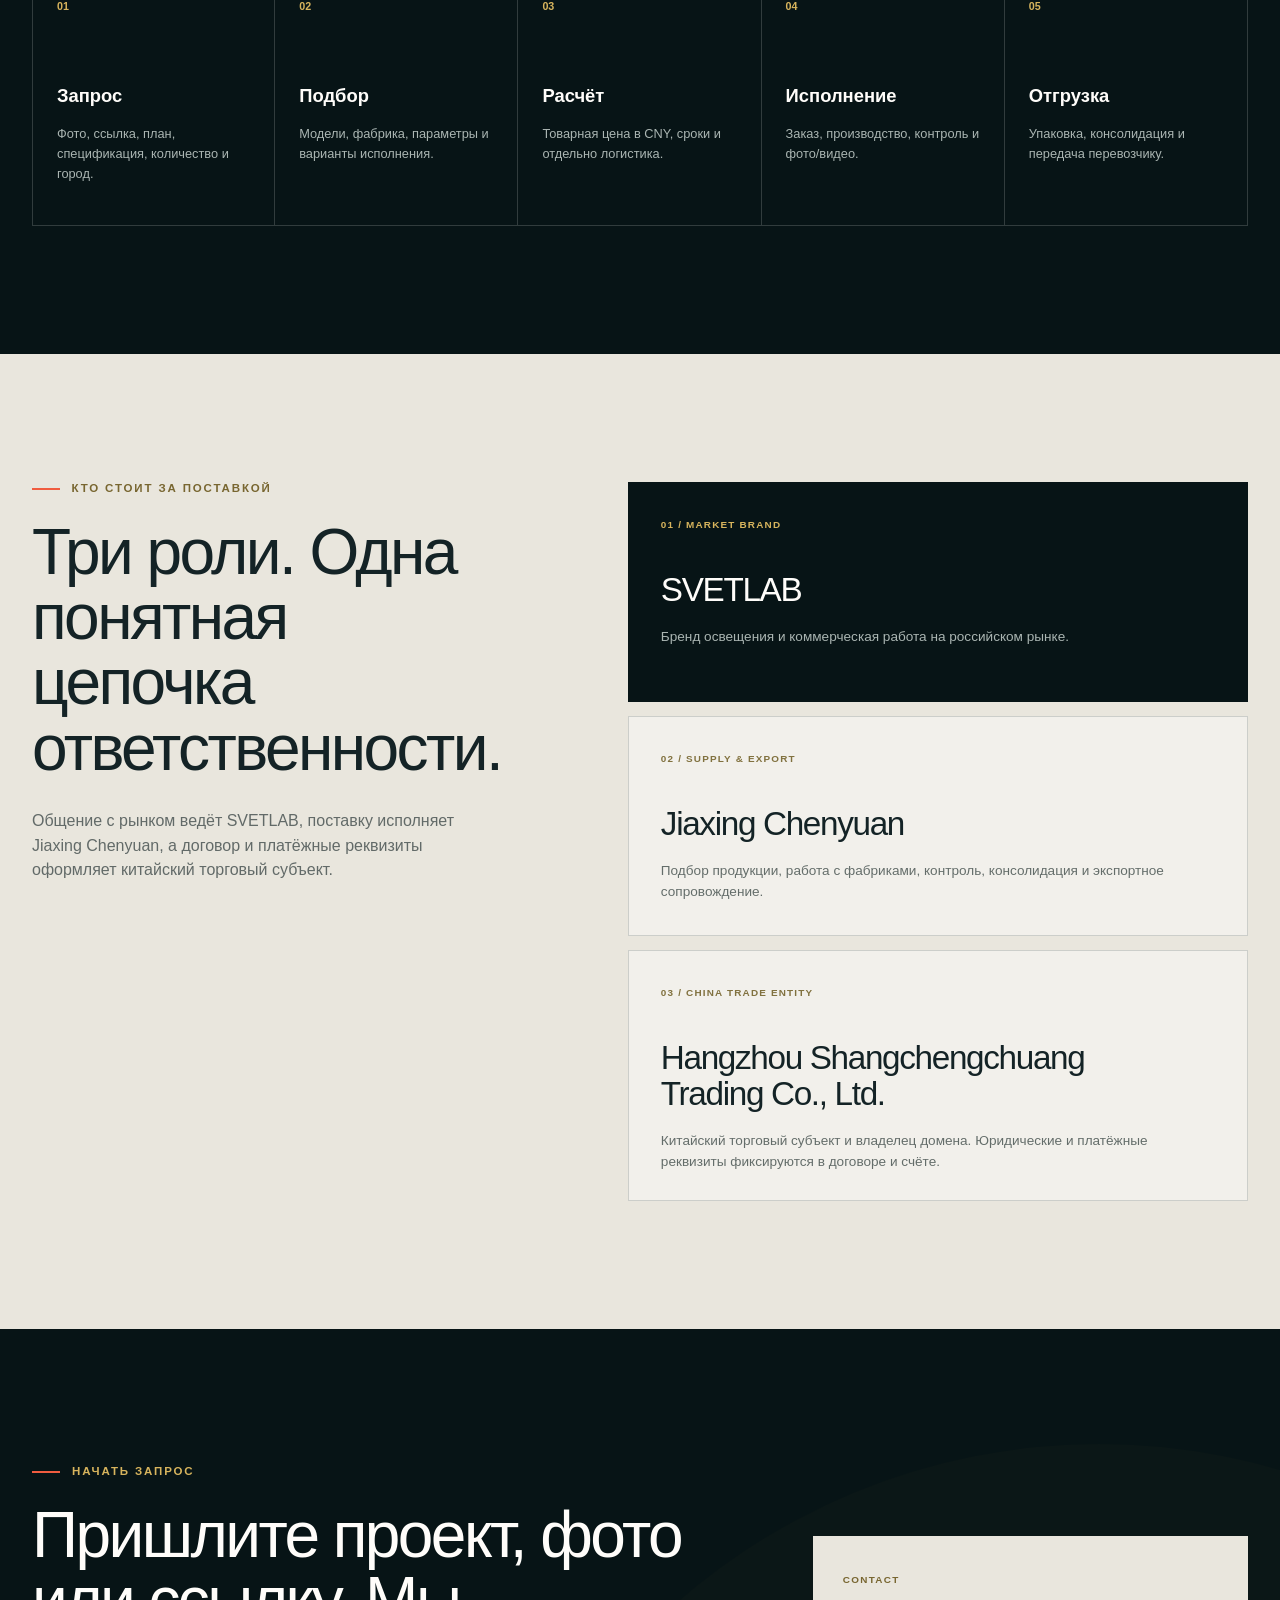
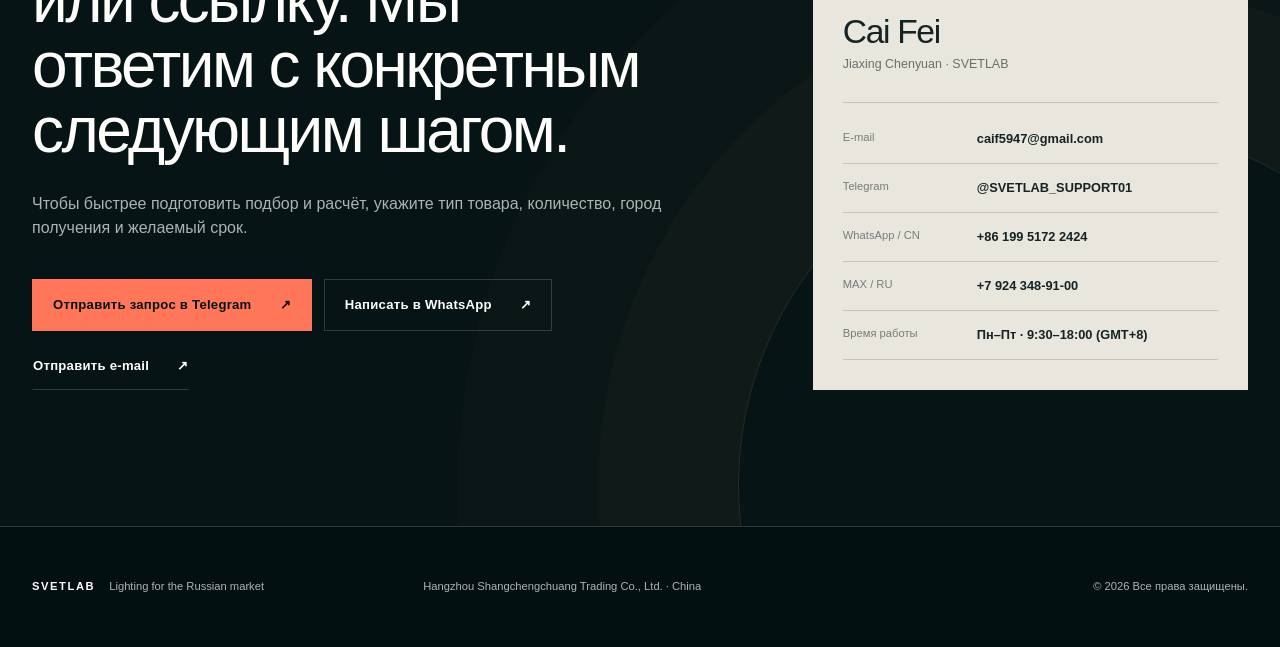
==== commit 104fde40: "Replace header contact text with icons" ====
--- a/index.html
+++ b/index.html
@@ -49,17 +49,19 @@
   <header class="site-header" id="top">
     <div class="contact-rail">
       <div class="shell contact-rail-inner">
-        <p class="contact-rail-label" data-i18n="contactRailLabel">Связаться напрямую</p>
         <nav class="contact-shortcuts" aria-label="Каналы прямой связи" data-i18n-aria="contactRailAria" data-ru-aria="Каналы прямой связи">
-          <a class="contact-shortcut" href="https://t.me/SVETLAB_SUPPORT01" target="_blank" rel="noopener" aria-label="Написать Цай Фэю в Telegram" data-i18n-aria="contactTelegramAria" data-ru-aria="Написать Цай Фэю в Telegram">
+          <a class="contact-shortcut" data-channel="Telegram" href="https://t.me/SVETLAB_SUPPORT01" target="_blank" rel="noopener" aria-label="Написать Цай Фэю в Telegram" data-i18n-aria="contactTelegramAria" data-ru-aria="Написать Цай Фэю в Telegram">
+            <svg class="contact-shortcut-icon" viewBox="0 0 24 24" aria-hidden="true"><path d="m21 3-18 7.2c-.8.3-.8 1.1.1 1.4l4.6 1.4 1.7 5.4c.2.7.5.8.9.4l2.5-2.3 4.8 3.5c.6.4 1.1.2 1.3-.6L22 4c.2-1-.4-1.5-1-1Z"/><path d="m8 13 8.3-6.2"/></svg>
             <span class="contact-channel">Telegram</span>
             <span class="contact-address">@SVETLAB_SUPPORT01</span>
           </a>
-          <a class="contact-shortcut" href="https://wa.me/8619951722424" target="_blank" rel="noopener" aria-label="Написать Цай Фэю в WhatsApp" data-i18n-aria="contactWhatsappAria" data-ru-aria="Написать Цай Фэю в WhatsApp">
+          <a class="contact-shortcut" data-channel="WhatsApp" href="https://wa.me/8619951722424" target="_blank" rel="noopener" aria-label="Написать Цай Фэю в WhatsApp" data-i18n-aria="contactWhatsappAria" data-ru-aria="Написать Цай Фэю в WhatsApp">
+            <svg class="contact-shortcut-icon" viewBox="0 0 24 24" aria-hidden="true"><path d="M12 3a8.9 8.9 0 0 0-7.8 13.2L3 21l4.9-1.2A9 9 0 1 0 12 3Z"/><path d="M8.5 8.4c.2-.5.4-.5.7-.5h.5c.2 0 .4.1.5.4l.8 1.7c.1.2.1.4 0 .6l-.6.7c.7 1.2 1.5 1.9 2.8 2.4l.6-.7c.1-.2.4-.2.6-.1l1.7.8c.2.1.3.3.3.5 0 .4-.2 1-.6 1.2-.4.3-1.2.4-1.8.2-2.8-.8-4.8-2.7-5.6-5.3-.2-.6-.1-1.4.1-1.9Z"/></svg>
             <span class="contact-channel">WhatsApp</span>
             <span class="contact-address">+86 199 5172 2424</span>
           </a>
-          <a class="contact-shortcut" href="https://max.ru/u/f9LHodD0cOKaPw3OpltgnisSJ0mqfB4MkUL0rFP9wiAiRer8WJrR8FBijHU" target="_blank" rel="noopener" aria-label="Открыть профиль Цай Фэя в MAX" data-i18n-aria="contactMaxAria" data-ru-aria="Открыть профиль Цай Фэя в MAX">
+          <a class="contact-shortcut" data-channel="MAX" href="https://max.ru/u/f9LHodD0cOKaPw3OpltgnisSJ0mqfB4MkUL0rFP9wiAiRer8WJrR8FBijHU" target="_blank" rel="noopener" aria-label="Открыть профиль Цай Фэя в MAX" data-i18n-aria="contactMaxAria" data-ru-aria="Открыть профиль Цай Фэя в MAX">
+            <svg class="contact-shortcut-icon" viewBox="0 0 24 24" aria-hidden="true"><path d="M5 6.3A3.3 3.3 0 0 1 8.3 3h7.4A3.3 3.3 0 0 1 19 6.3v6.4a3.3 3.3 0 0 1-3.3 3.3h-3.2l-3.2 2.6.7-2.6H8.3A3.3 3.3 0 0 1 5 12.7V6.3Z"/><path d="M8.4 8.3h7.2M8.4 11.3h4.5"/></svg>
             <span class="contact-channel">MAX</span>
             <span class="contact-address">+7 924 348-91-00</span>
           </a>
--- a/styles.css
+++ b/styles.css
@@ -136,15 +136,11 @@
   display: flex;
   min-height: 36px;
   align-items: center;
-  justify-content: space-between;
+  justify-content: center;
 }
 
 .contact-rail-label {
-  color: var(--muted-dark);
-  font-size: 0.63rem;
-  font-weight: 700;
-  letter-spacing: 0.14em;
-  text-transform: uppercase;
+  display: none;
 }
 
 .contact-shortcuts {
@@ -155,21 +151,33 @@
 .contact-shortcut {
   position: relative;
   display: inline-flex;
+  width: 48px;
+  height: 36px;
   align-items: center;
-  gap: 9px;
-  padding: 0 15px;
+  justify-content: center;
+  padding: 0;
   border-left: 1px solid rgba(255, 255, 255, 0.08);
   transition: color 180ms ease, background 180ms ease;
 }
 
-.contact-shortcut::before {
-  width: 5px;
-  height: 5px;
-  flex: 0 0 auto;
-  background: var(--gold);
-  border-radius: 50%;
-  box-shadow: 0 0 0 3px rgba(215, 180, 93, 0.1);
-  content: "";
+.contact-shortcut::after {
+  position: absolute;
+  z-index: 2;
+  top: calc(100% + 7px);
+  left: 50%;
+  padding: 5px 8px;
+  color: var(--ink);
+  background: var(--white);
+  box-shadow: 0 8px 20px rgba(0, 0, 0, 0.18);
+  content: attr(data-channel);
+  font-size: 0.62rem;
+  font-weight: 800;
+  letter-spacing: 0.04em;
+  opacity: 0;
+  pointer-events: none;
+  transform: translate(-50%, -3px);
+  transition: opacity 160ms ease, transform 160ms ease;
+  white-space: nowrap;
 }
 
 .contact-shortcut:last-child {
@@ -182,18 +190,41 @@
   background: rgba(255, 255, 255, 0.055);
 }
 
-.contact-channel {
+.contact-shortcut:hover::after,
+.contact-shortcut:focus-visible::after {
+  opacity: 1;
+  transform: translate(-50%, 0);
+}
+
+.contact-shortcut-icon {
+  width: 18px;
+  height: 18px;
+  color: var(--gold);
+  fill: none;
+  stroke: currentColor;
+  stroke-linecap: round;
+  stroke-linejoin: round;
+  stroke-width: 1.45;
+  transition: color 180ms ease, transform 180ms ease;
+}
+
+.contact-shortcut:hover .contact-shortcut-icon,
+.contact-shortcut:focus-visible .contact-shortcut-icon {
   color: var(--white);
-  font-size: 0.64rem;
-  font-weight: 800;
-  letter-spacing: 0.08em;
-  text-transform: uppercase;
-}
-
+  transform: translateY(-1px);
+}
+
+.contact-channel,
 .contact-address {
-  color: var(--muted-dark);
-  font-size: 0.65rem;
-  letter-spacing: 0.015em;
+  position: absolute;
+  width: 1px;
+  height: 1px;
+  padding: 0;
+  margin: -1px;
+  overflow: hidden;
+  border: 0;
+  clip: rect(0 0 0 0);
+  white-space: nowrap;
 }
 
 .header-inner {
@@ -1399,10 +1430,6 @@
 }
 
 @media (max-width: 1080px) {
-  .contact-address {
-    display: none;
-  }
-
   .desktop-nav {
     display: none;
   }
@@ -1601,13 +1628,11 @@
   }
 
   .contact-shortcuts {
-    width: 100%;
+    width: auto;
   }
 
   .contact-shortcut {
-    flex: 1 1 0;
-    justify-content: center;
-    padding: 0 6px;
+    flex: 0 0 48px;
   }
 
   .contact-shortcut:first-child {
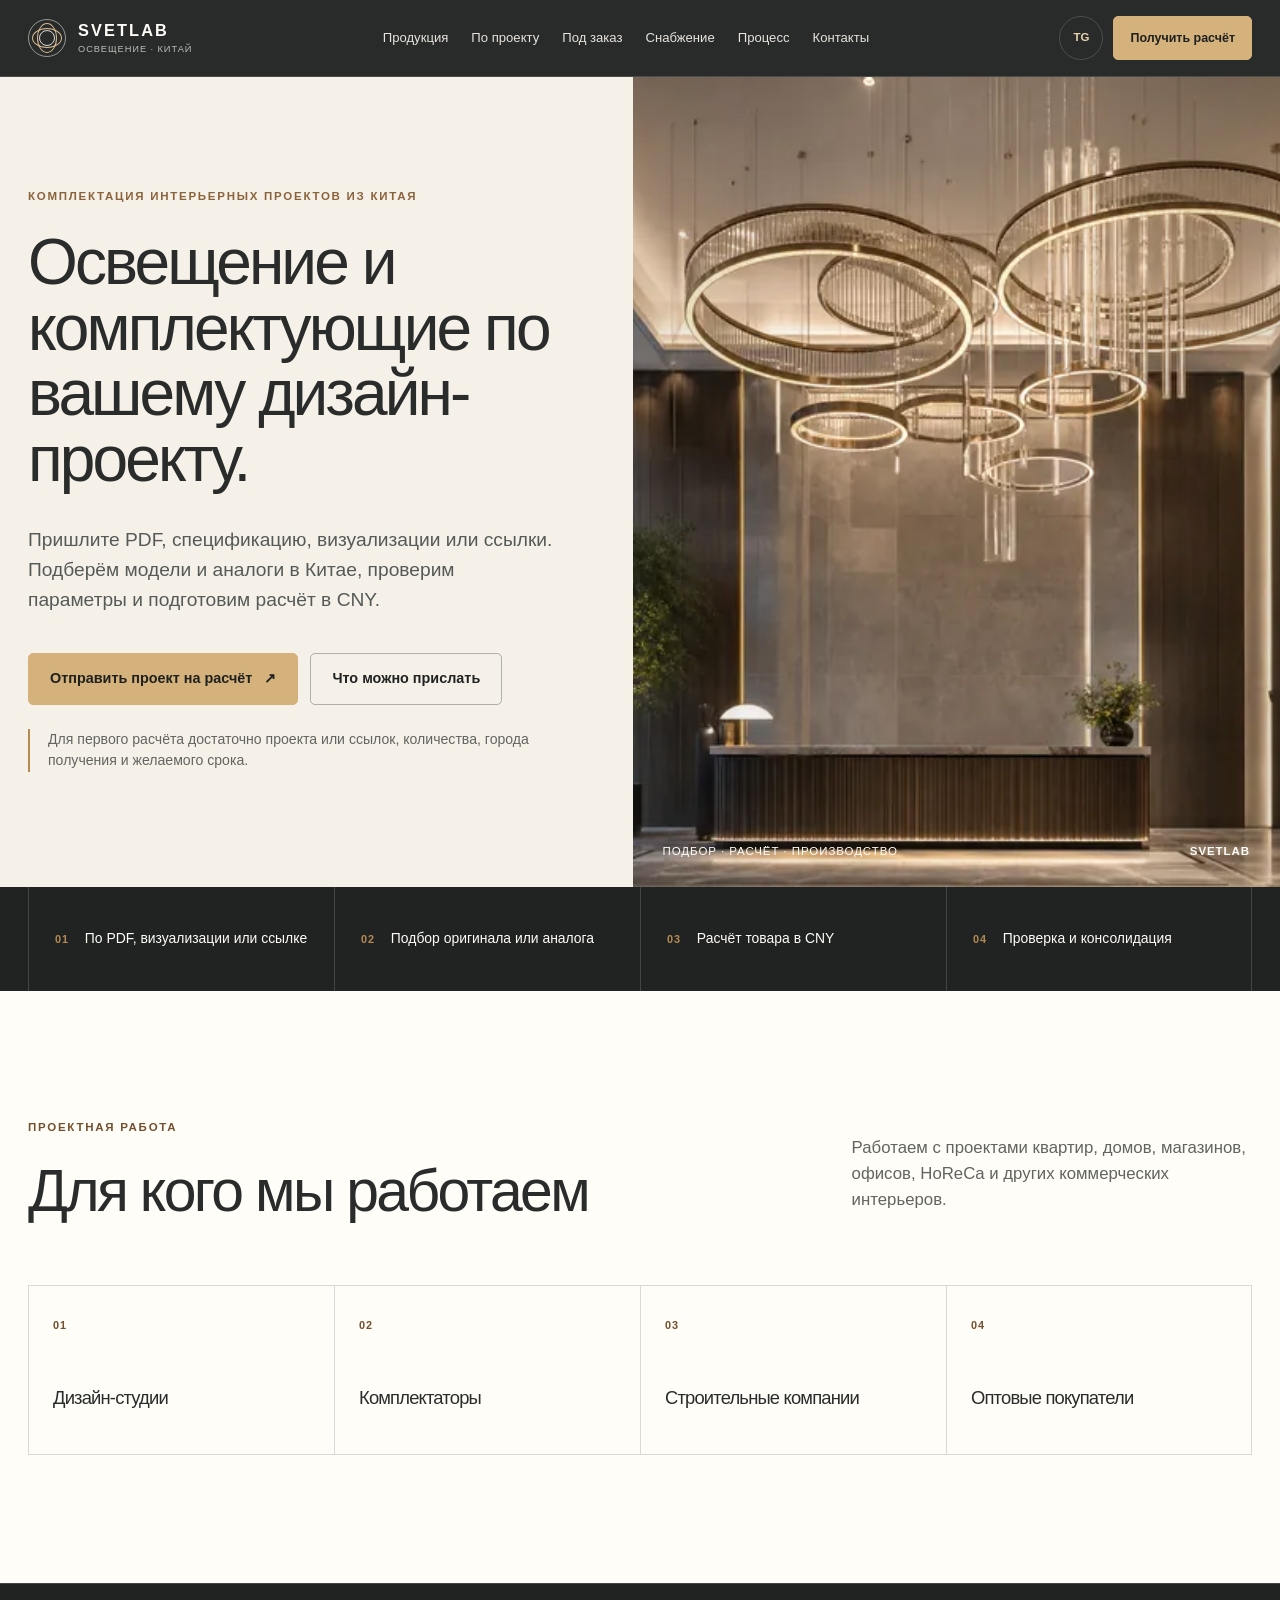
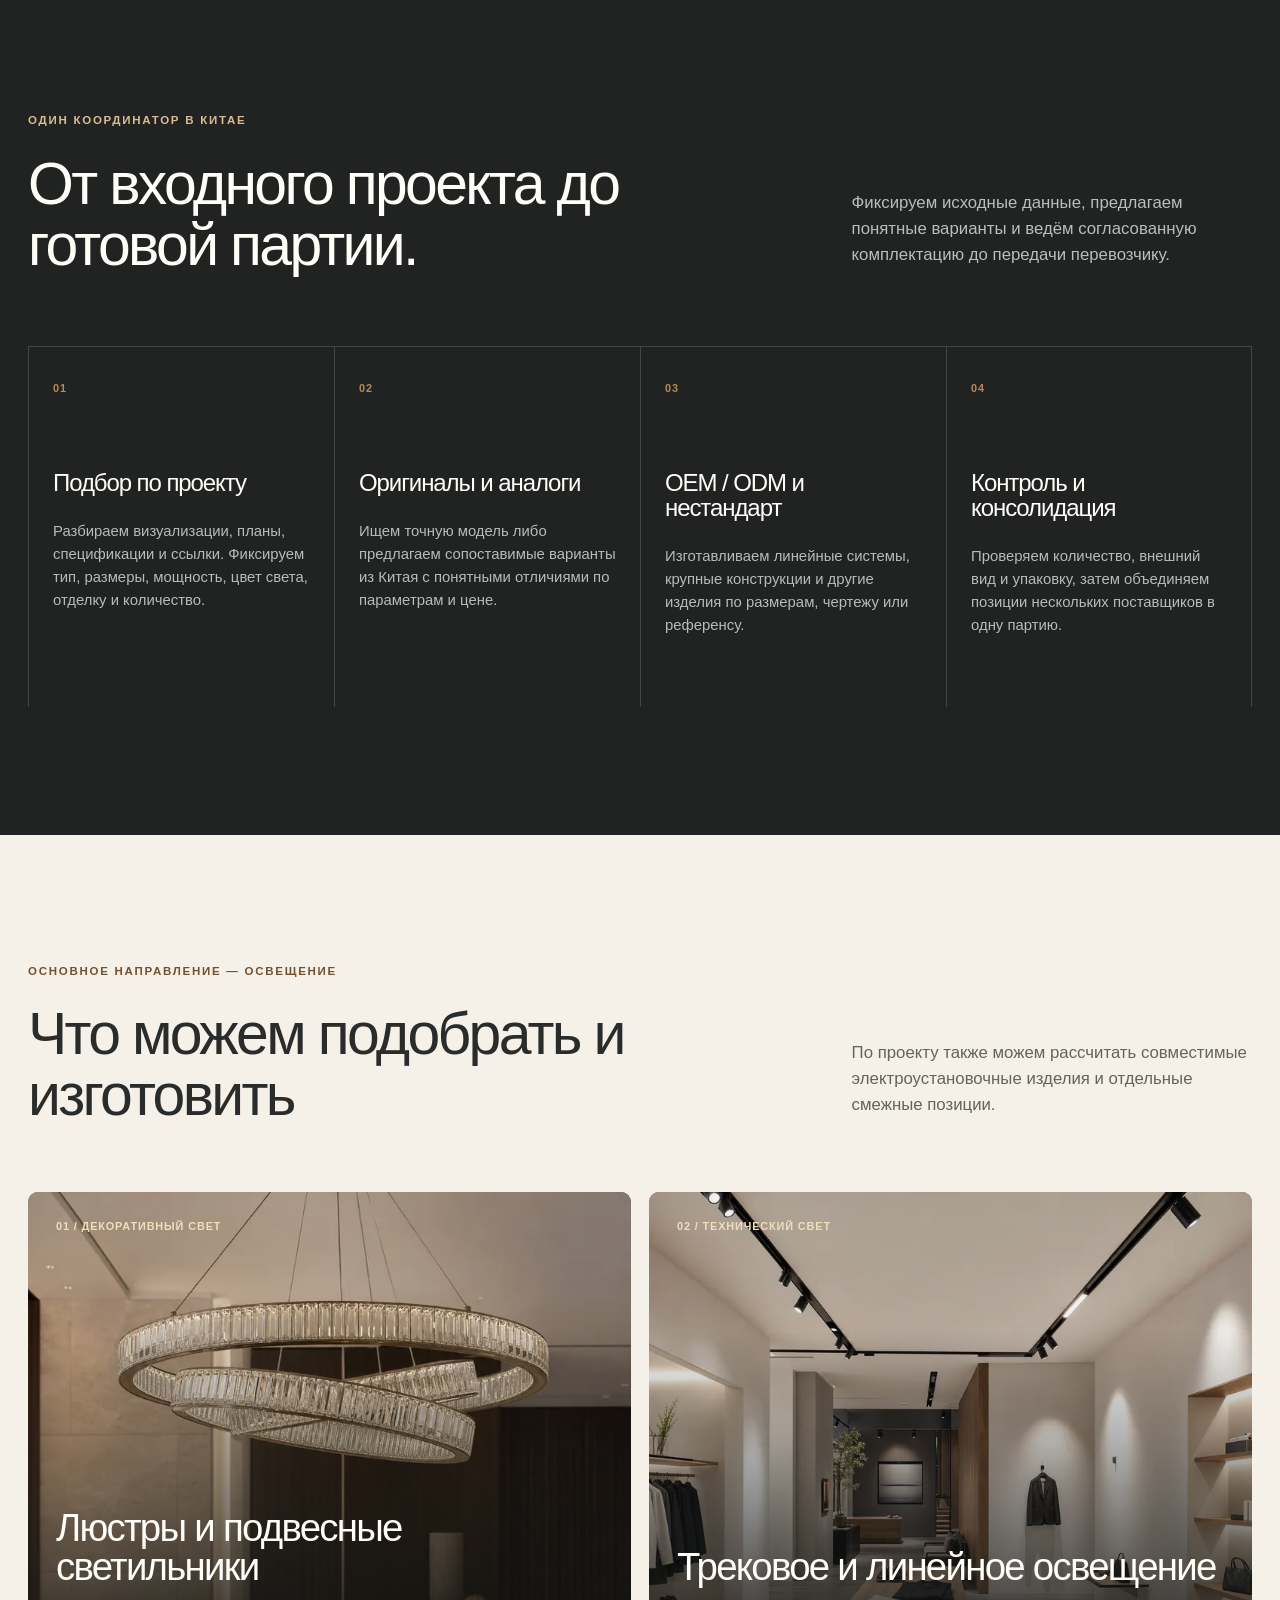
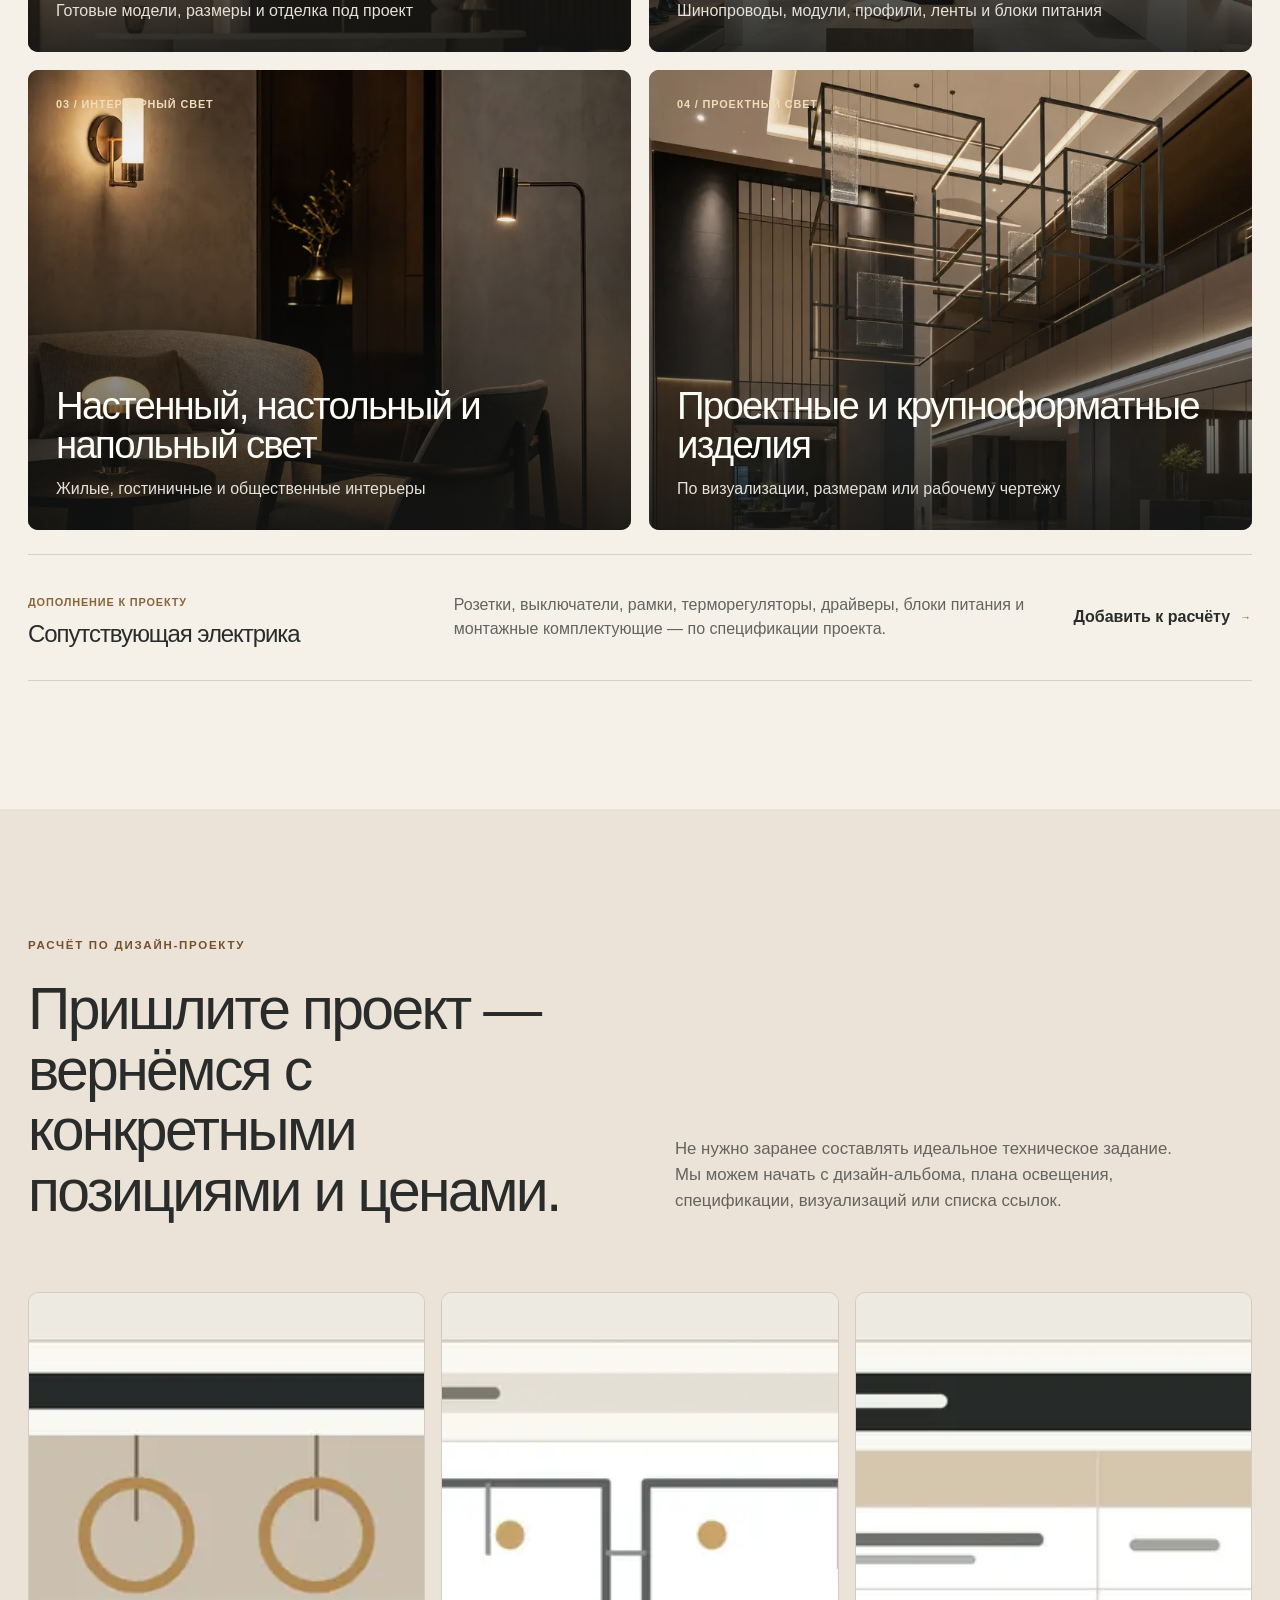
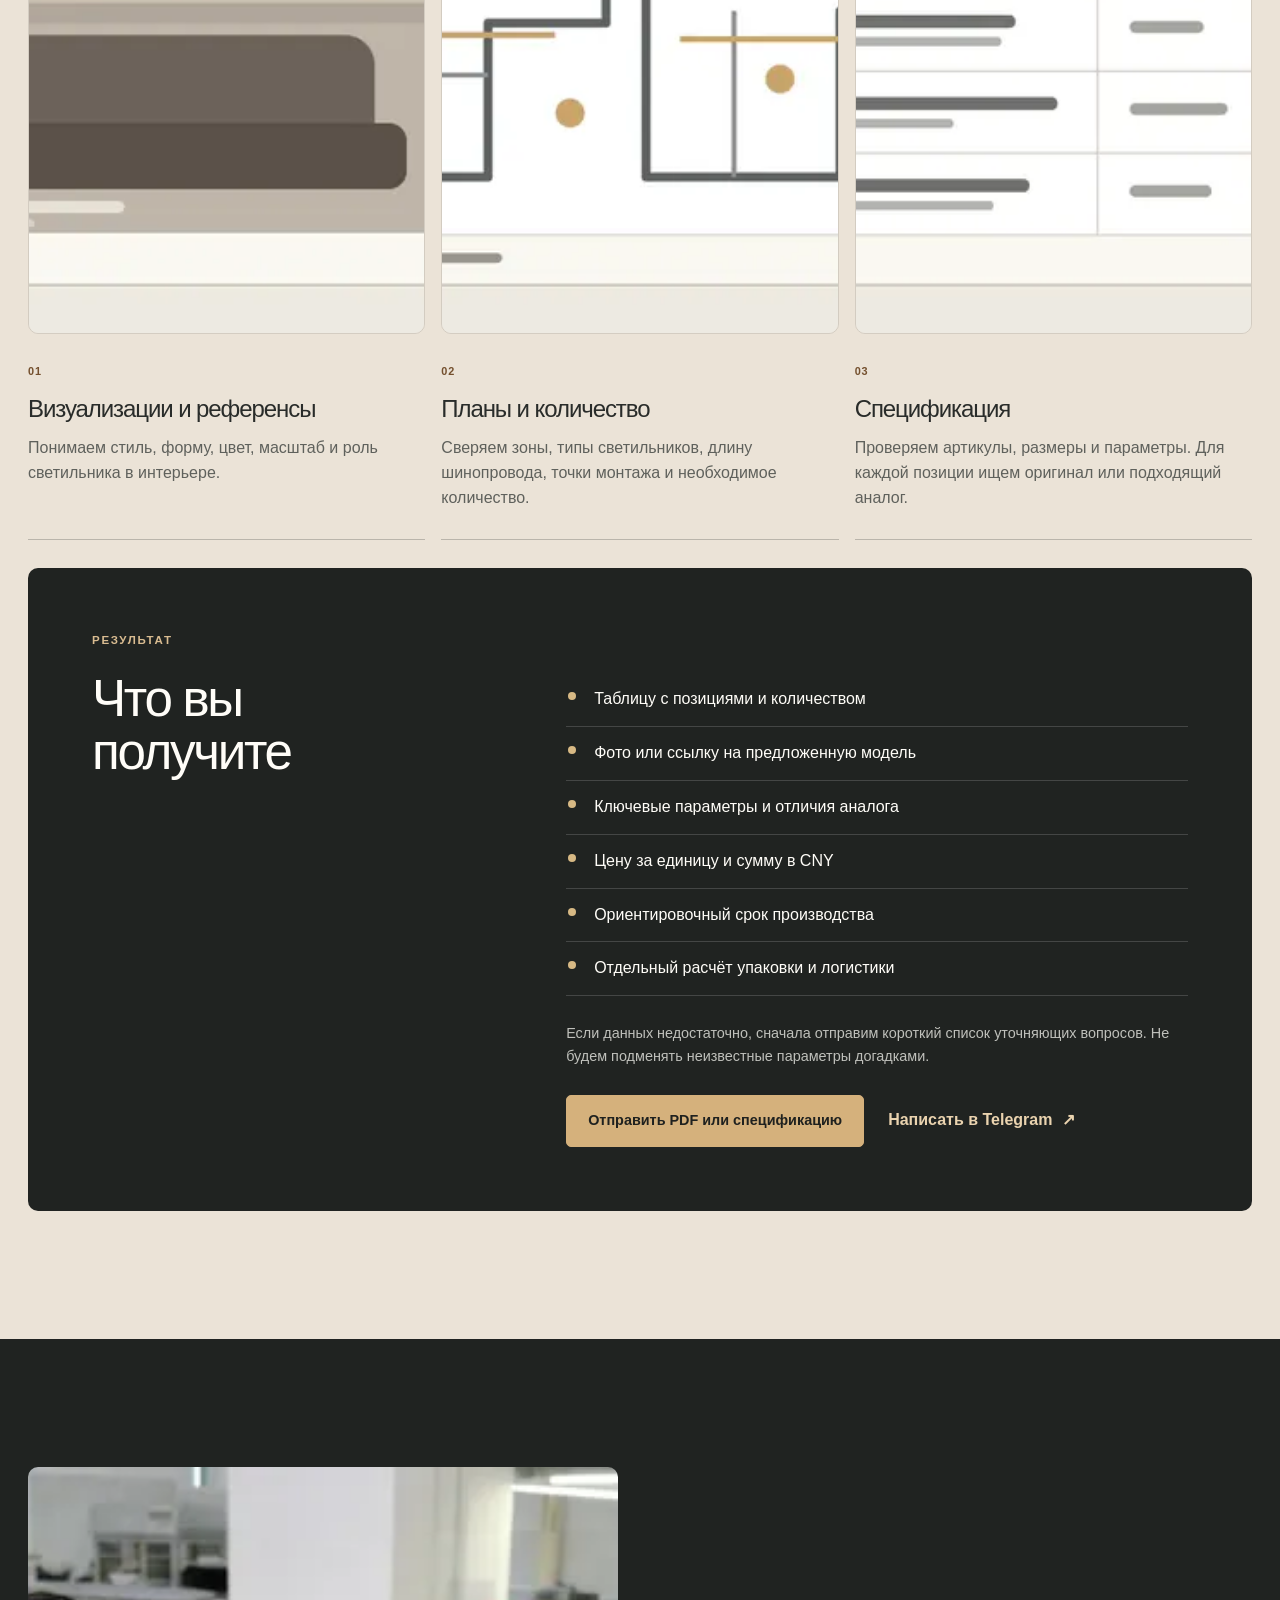
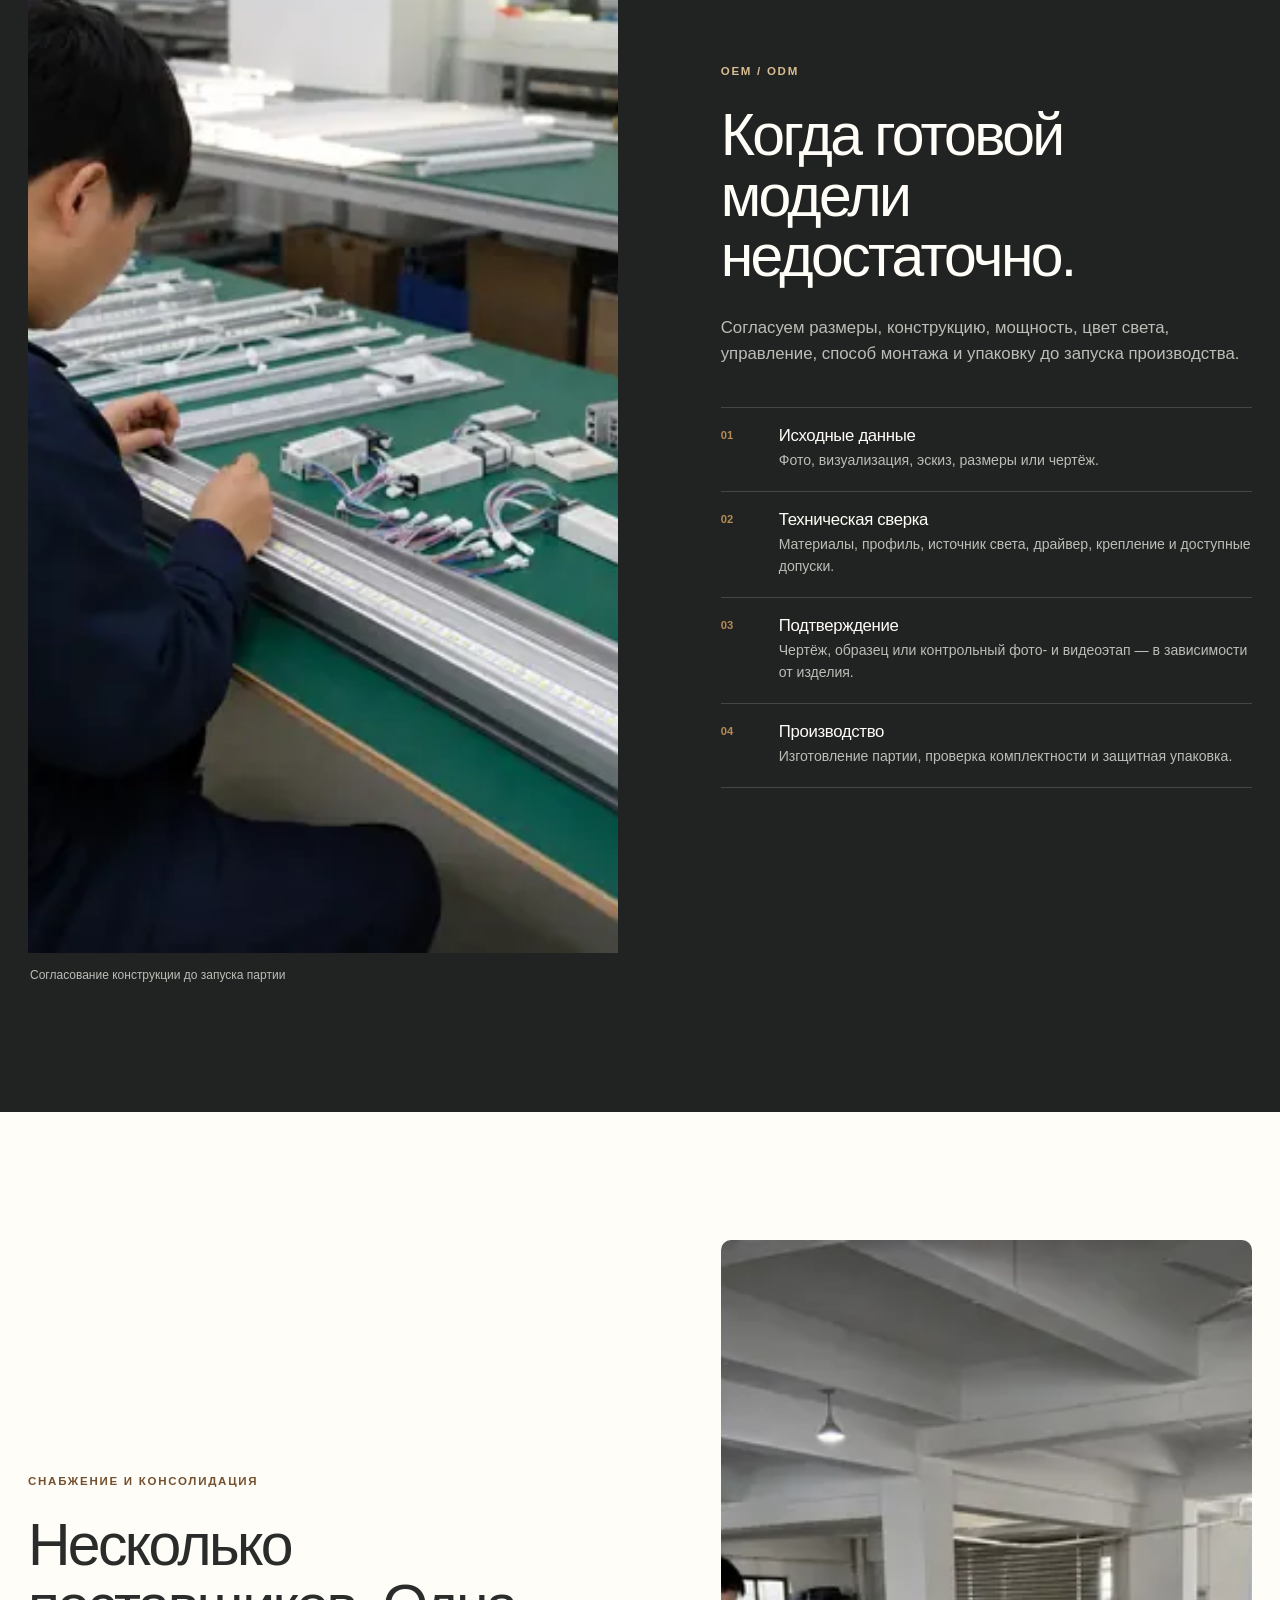
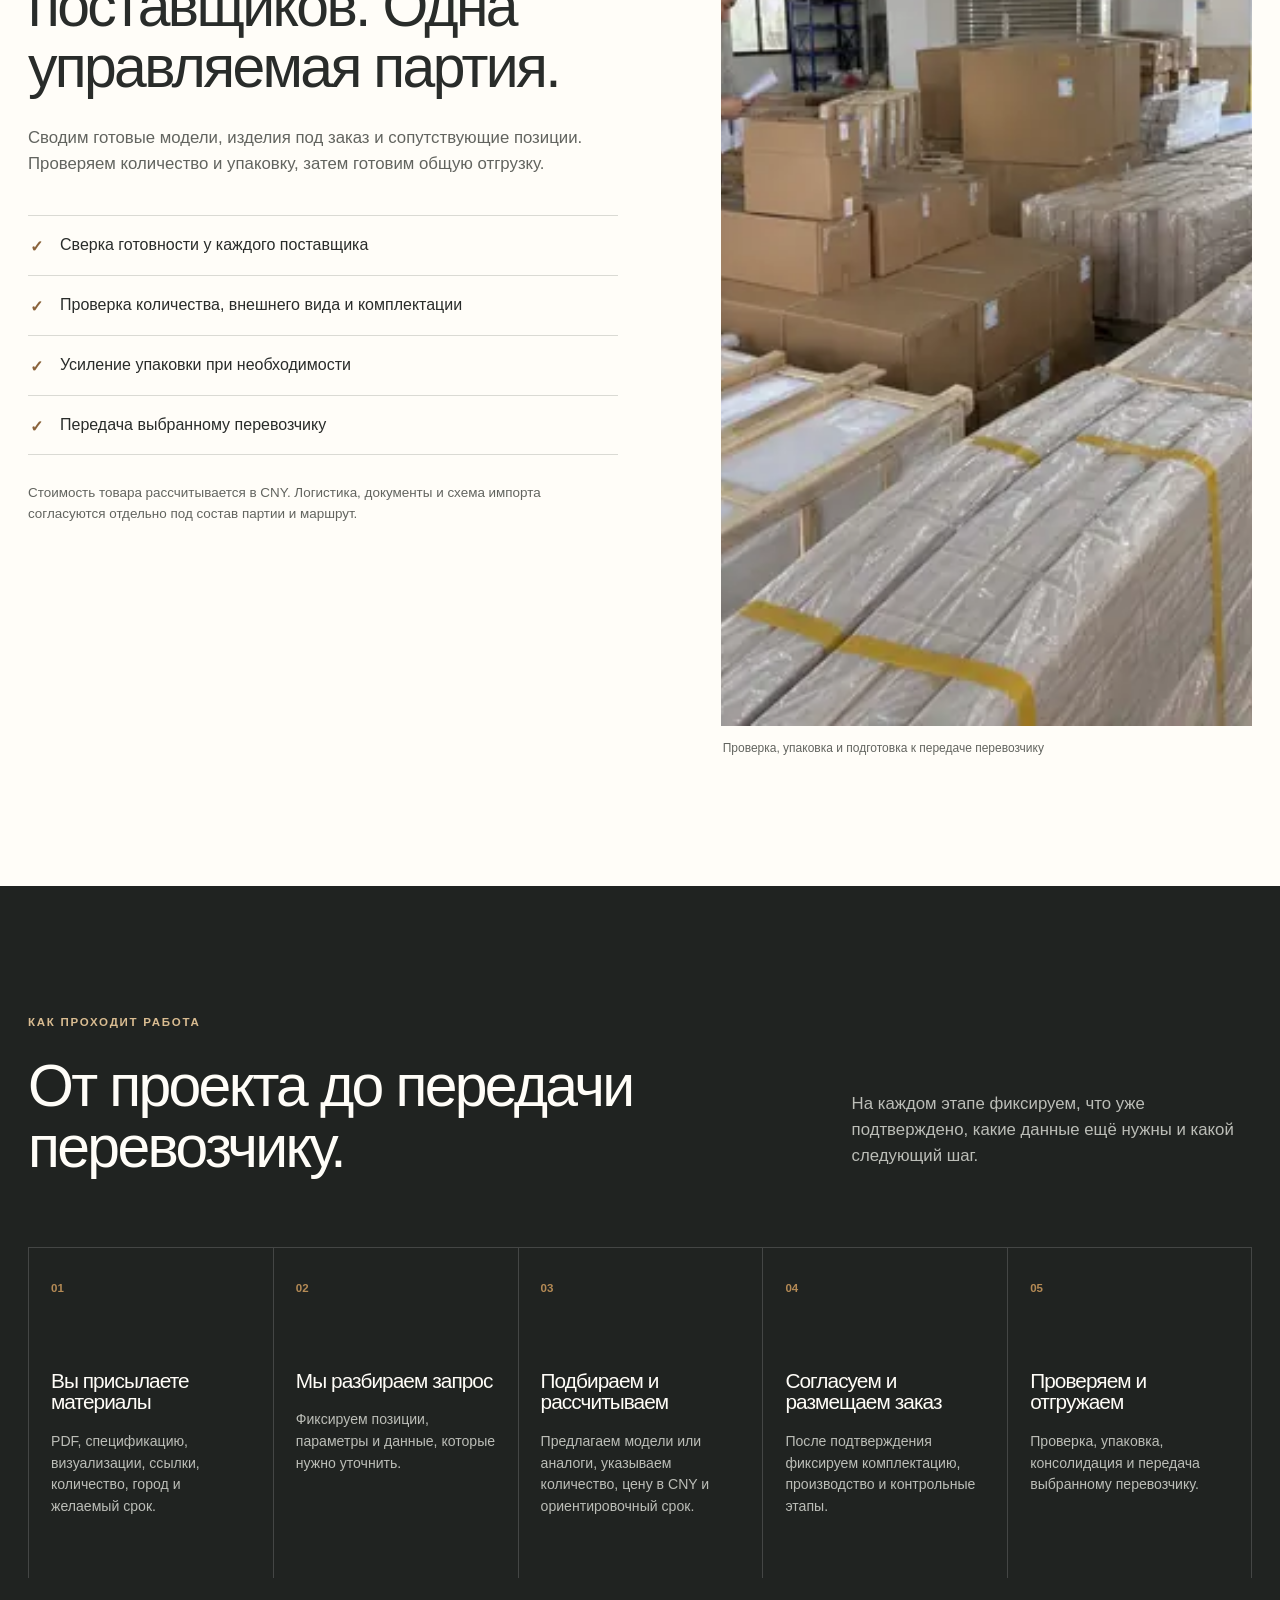
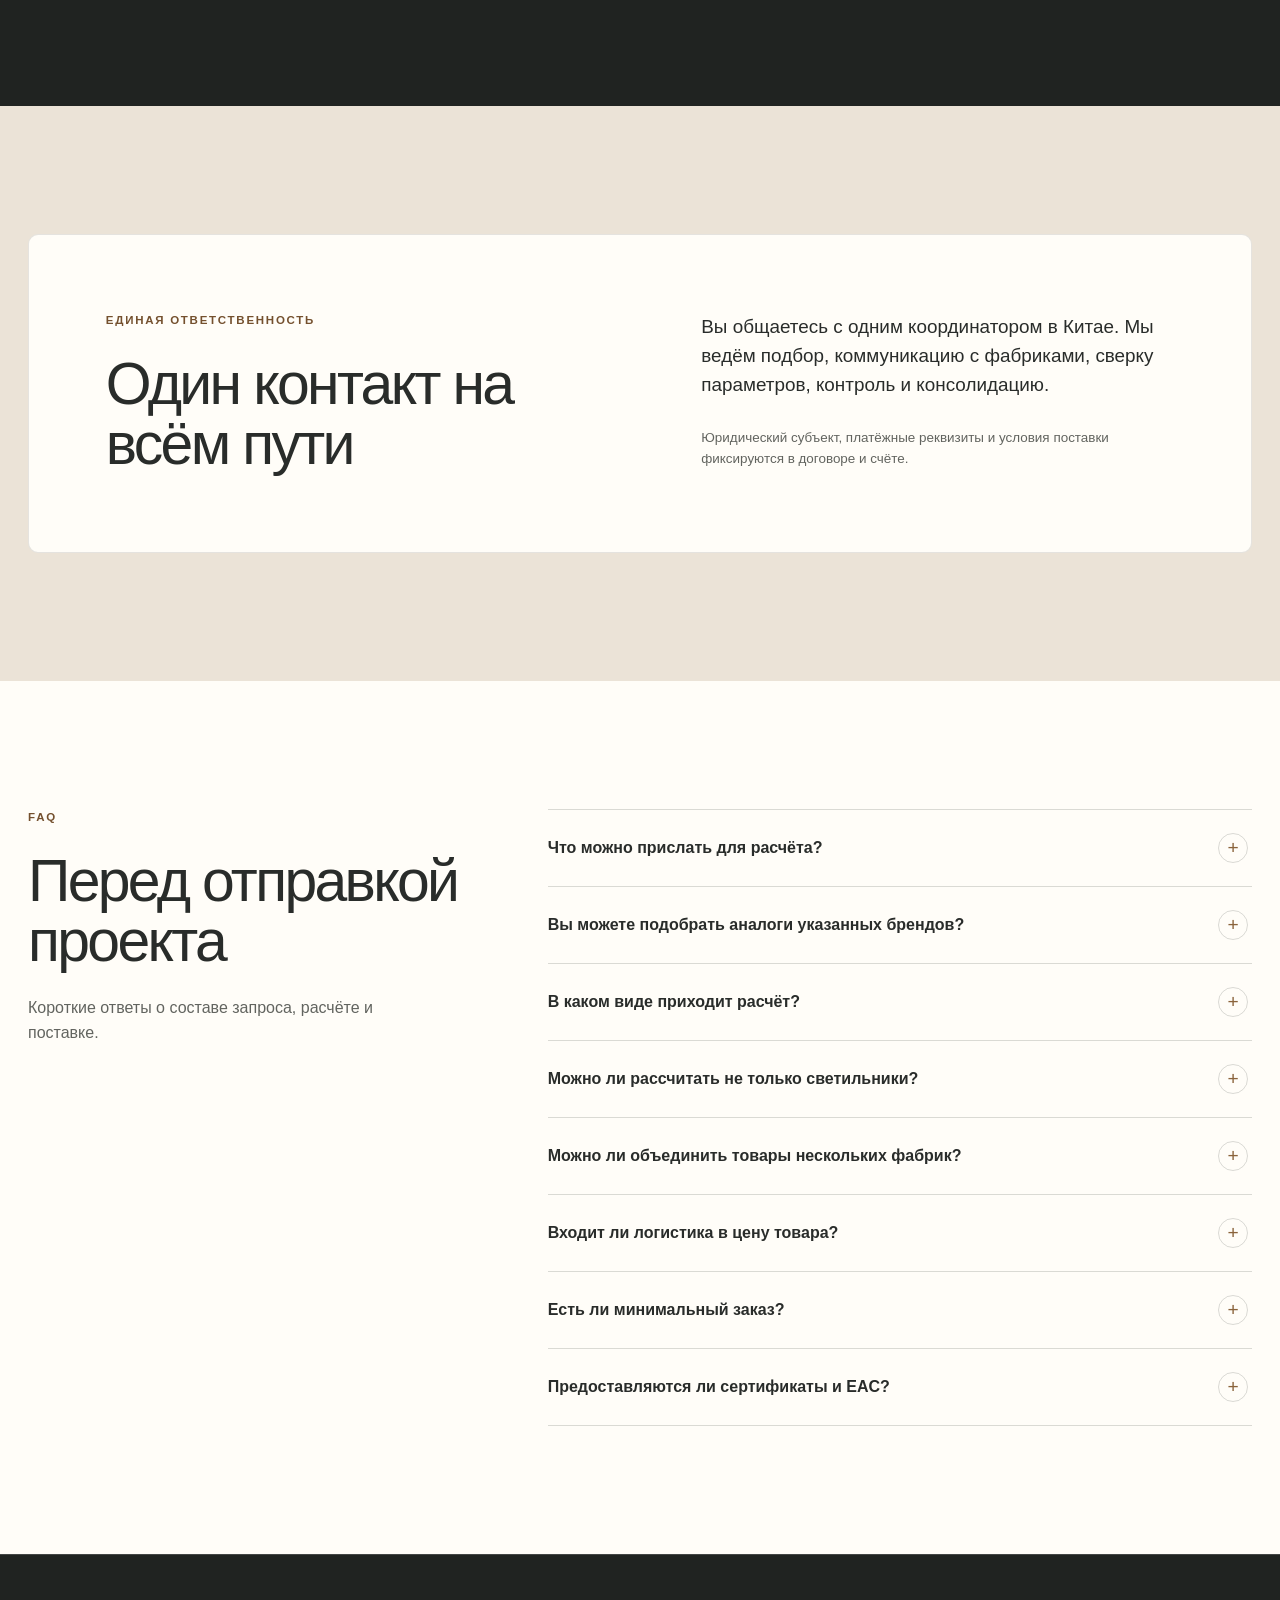
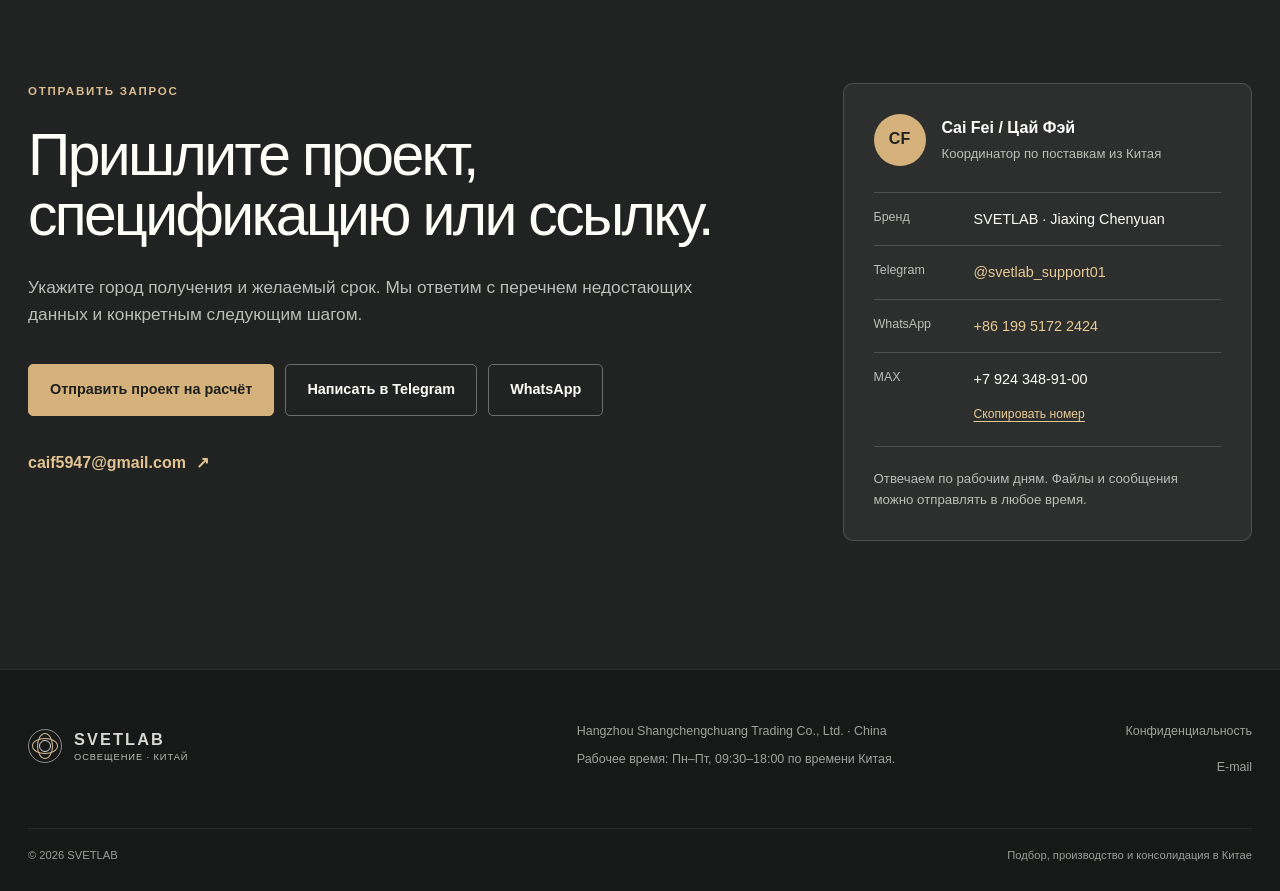
==== commit fedc9975: "Deploy verified SVETLAB site" ====
--- a/index.html
+++ b/index.html
@@ -1,27 +1,31 @@
-<!doctype html>
+<!DOCTYPE html>
 <html lang="ru">
 <head>
   <meta charset="utf-8">
   <meta name="viewport" content="width=device-width, initial-scale=1">
-  <title>SVETLAB — поставки светильников из Китая для России</title>
-  <meta name="description" content="Готовые светильники, OEM/ODM и проектное производство в Китае. Подбор, контроль, консолидация и поставка для российских оптовиков, дизайнеров и подрядчиков.">
+  <title>SVETLAB — подбор и поставка освещения по дизайн-проекту из Китая</title>
+  <meta name="description" content="Подбор светильников, трековых систем, профилей и комплектующих по PDF, спецификации или визуализации. Расчёт в CNY, производство под заказ, проверка и консолидация в Китае.">
   <meta name="format-detection" content="telephone=no">
-  <meta name="theme-color" content="#071416">
+  <meta name="theme-color" content="#202321">
   <link rel="canonical" href="https://shangchengchuang.com/">
   <link rel="icon" href="favicon.jpg" type="image/jpeg">
-  <link rel="stylesheet" href="styles.css">
-  <noscript><style>.reveal{opacity:1!important;transform:none!important}</style></noscript>
+  <link rel="preload" as="image" href="assets/hero-project-lighting-1200.webp" imagesrcset="assets/hero-project-lighting-768.webp 768w, assets/hero-project-lighting-1200.webp 1200w, assets/hero-project-lighting.webp 1535w" imagesizes="(max-width: 900px) 100vw, 52vw">
+  <script>document.documentElement.classList.add("js")</script>
+  <link rel="stylesheet" href="styles.css?v=project-quotation-v2">
 
   <meta property="og:type" content="website">
   <meta property="og:locale" content="ru_RU">
-  <meta property="og:title" content="SVETLAB — светильники из Китая для российского рынка">
-  <meta property="og:description" content="Готовые модели, проектная комплектация и производство под заказ с контролем в Китае.">
+  <meta property="og:title" content="SVETLAB — подбор и поставка освещения по дизайн-проекту из Китая">
+  <meta property="og:description" content="Пришлите PDF, спецификацию, визуализации или ссылки. Подберём модели и аналоги в Китае и подготовим расчёт в CNY.">
   <meta property="og:url" content="https://shangchengchuang.com/">
-  <meta property="og:image" content="https://shangchengchuang.com/og-svetlab.png">
+  <meta property="og:image" content="https://shangchengchuang.com/og-svetlab.jpg">
+  <meta property="og:image:width" content="1200">
+  <meta property="og:image:height" content="630">
+  <meta property="og:image:alt" content="Проектное освещение для комплектации интерьера">
   <meta name="twitter:card" content="summary_large_image">
-  <meta name="twitter:title" content="SVETLAB — светильники из Китая для российского рынка">
-  <meta name="twitter:description" content="Подбор, производство, контроль и поставка для B2B-клиентов в России.">
-  <meta name="twitter:image" content="https://shangchengchuang.com/og-svetlab.png">
+  <meta name="twitter:title" content="SVETLAB — освещение по дизайн-проекту из Китая">
+  <meta name="twitter:description" content="Подбор, производство, проверка и консолидация освещения по проектным материалам.">
+  <meta name="twitter:image" content="https://shangchengchuang.com/og-svetlab.jpg">
 
   <script type="application/ld+json">
   {
@@ -30,407 +34,251 @@
     "name": "Hangzhou Shangchengchuang Trading Co., Ltd.",
     "alternateName": ["SVETLAB", "Jiaxing Chenyuan"],
     "url": "https://shangchengchuang.com/",
+    "logo": "https://shangchengchuang.com/favicon.jpg",
     "email": "caif5947@gmail.com",
-    "telephone": "+86 199 5172 2424",
+    "telephone": "+8619951722424",
     "contactPoint": {
       "@type": "ContactPoint",
       "contactType": "sales",
-      "name": "Cai Fei",
+      "name": "Cai Fei / Цай Фэй",
       "email": "caif5947@gmail.com",
-      "telephone": "+86 199 5172 2424",
-      "availableLanguage": ["Russian", "English", "Chinese"]
-    }
+      "telephone": "+8619951722424"
+    },
+    "sameAs": [
+      "https://t.me/svetlab_support01"
+    ]
   }
   </script>
 </head>
 <body>
-  <a class="skip-link" href="#main" data-i18n="skip">Перейти к содержанию</a>
+  <a class="skip-link" href="#main">Перейти к содержанию</a>
 
   <header class="site-header" id="top">
-    <div class="contact-rail">
-      <div class="shell contact-rail-inner">
-        <nav class="contact-shortcuts" aria-label="Каналы прямой связи" data-i18n-aria="contactRailAria" data-ru-aria="Каналы прямой связи">
-          <a class="contact-shortcut" data-channel="Telegram" href="https://t.me/SVETLAB_SUPPORT01" target="_blank" rel="noopener" aria-label="Написать Цай Фэю в Telegram" data-i18n-aria="contactTelegramAria" data-ru-aria="Написать Цай Фэю в Telegram">
-            <svg class="contact-shortcut-icon" viewBox="0 0 24 24" aria-hidden="true"><path d="m21 3-18 7.2c-.8.3-.8 1.1.1 1.4l4.6 1.4 1.7 5.4c.2.7.5.8.9.4l2.5-2.3 4.8 3.5c.6.4 1.1.2 1.3-.6L22 4c.2-1-.4-1.5-1-1Z"/><path d="m8 13 8.3-6.2"/></svg>
-            <span class="contact-channel">Telegram</span>
-            <span class="contact-address">@SVETLAB_SUPPORT01</span>
-          </a>
-          <a class="contact-shortcut" data-channel="WhatsApp" href="https://wa.me/8619951722424" target="_blank" rel="noopener" aria-label="Написать Цай Фэю в WhatsApp" data-i18n-aria="contactWhatsappAria" data-ru-aria="Написать Цай Фэю в WhatsApp">
-            <svg class="contact-shortcut-icon" viewBox="0 0 24 24" aria-hidden="true"><path d="M12 3a8.9 8.9 0 0 0-7.8 13.2L3 21l4.9-1.2A9 9 0 1 0 12 3Z"/><path d="M8.5 8.4c.2-.5.4-.5.7-.5h.5c.2 0 .4.1.5.4l.8 1.7c.1.2.1.4 0 .6l-.6.7c.7 1.2 1.5 1.9 2.8 2.4l.6-.7c.1-.2.4-.2.6-.1l1.7.8c.2.1.3.3.3.5 0 .4-.2 1-.6 1.2-.4.3-1.2.4-1.8.2-2.8-.8-4.8-2.7-5.6-5.3-.2-.6-.1-1.4.1-1.9Z"/></svg>
-            <span class="contact-channel">WhatsApp</span>
-            <span class="contact-address">+86 199 5172 2424</span>
-          </a>
-          <a class="contact-shortcut" data-channel="MAX" href="https://max.ru/u/f9LHodD0cOKaPw3OpltgnisSJ0mqfB4MkUL0rFP9wiAiRer8WJrR8FBijHU" target="_blank" rel="noopener" aria-label="Открыть профиль Цай Фэя в MAX" data-i18n-aria="contactMaxAria" data-ru-aria="Открыть профиль Цай Фэя в MAX">
-            <svg class="contact-shortcut-icon" viewBox="0 0 24 24" aria-hidden="true"><path d="M5 6.3A3.3 3.3 0 0 1 8.3 3h7.4A3.3 3.3 0 0 1 19 6.3v6.4a3.3 3.3 0 0 1-3.3 3.3h-3.2l-3.2 2.6.7-2.6H8.3A3.3 3.3 0 0 1 5 12.7V6.3Z"/><path d="M8.4 8.3h7.2M8.4 11.3h4.5"/></svg>
-            <span class="contact-channel">MAX</span>
-            <span class="contact-address">+7 924 348-91-00</span>
-          </a>
-        </nav>
+    <div class="header-shell shell">
+      <a class="brand" href="#top" aria-label="SVETLAB — перейти в начало страницы">
+        <span class="brand-mark" aria-hidden="true"><i></i></span>
+        <span class="brand-copy"><strong>SVETLAB</strong><small>ОСВЕЩЕНИЕ · КИТАЙ</small></span>
+      </a>
+
+      <nav class="desktop-nav" aria-label="Основная навигация">
+        <a href="#products">Продукция</a>
+        <a href="#project-quotation">По проекту</a>
+        <a href="#custom">Под заказ</a>
+        <a href="#supply">Снабжение</a>
+        <a href="#process">Процесс</a>
+        <a href="#contact">Контакты</a>
+      </nav>
+
+      <div class="header-actions">
+        <a class="header-telegram" href="https://t.me/svetlab_support01" target="_blank" rel="noopener noreferrer" data-track="cta_telegram_click" aria-label="Написать в Telegram">TG</a>
+        <a class="button button-small button-primary" href="#contact" data-open-modal>Получить расчёт</a>
+        <button class="menu-button" type="button" aria-expanded="false" aria-controls="mobile-menu" aria-label="Открыть меню"><span></span><span></span></button>
       </div>
     </div>
 
-    <div class="shell header-inner">
-      <a class="brand" href="#top" aria-label="SVETLAB — главная" data-i18n-aria="brandAria">
-        <span class="brand-mark" aria-hidden="true"><i></i></span>
-        <span class="brand-copy">
-          <strong>SVETLAB</strong>
-          <small data-i18n="brandTag">LIGHTING · CHINA → RUSSIA</small>
-        </span>
-      </a>
-
-      <nav class="desktop-nav" aria-label="Основная навигация" data-i18n-aria="navAria">
-        <a href="#products" data-i18n="navProducts">Продукция</a>
-        <a href="#custom" data-i18n="navCustom">Под заказ</a>
-        <a href="#case" data-i18n="navCases">Кейсы</a>
-        <a href="#process" data-i18n="navProcess">Процесс</a>
-        <a href="#about" data-i18n="navAbout">О нас</a>
-      </nav>
-
-      <div class="header-actions">
-        <div class="lang-switch" role="group" aria-label="Выбор языка" data-i18n-aria="languageAria">
-          <button class="lang-button active" type="button" data-lang="ru" aria-pressed="true">RU</button>
-          <button class="lang-button" type="button" data-lang="en" aria-pressed="false">EN</button>
-        </div>
-        <a class="header-cta" href="#contact" data-i18n="navCta">Запросить расчёт</a>
-        <button class="menu-button" type="button" aria-expanded="false" aria-controls="mobile-menu" aria-label="Открыть меню" data-i18n-aria="menuOpen">
-          <span></span><span></span>
-        </button>
-      </div>
-    </div>
-
     <div class="mobile-menu" id="mobile-menu" hidden>
-      <nav class="shell" aria-label="Мобильная навигация" data-i18n-aria="mobileNavAria">
-        <a href="#products" data-i18n="navProducts">Продукция</a>
-        <a href="#custom" data-i18n="navCustom">Под заказ</a>
-        <a href="#case" data-i18n="navCases">Кейсы</a>
-        <a href="#process" data-i18n="navProcess">Процесс</a>
-        <a href="#about" data-i18n="navAbout">О нас</a>
-        <a href="#contact" data-i18n="navCta">Запросить расчёт</a>
+      <nav class="shell" aria-label="Мобильная навигация">
+        <a href="#products">Продукция</a>
+        <a href="#project-quotation">По проекту</a>
+        <a href="#custom">Под заказ</a>
+        <a href="#supply">Снабжение</a>
+        <a href="#process">Процесс</a>
+        <a href="#contact">Контакты</a>
+        <a class="button button-primary" href="#contact" data-open-modal>Получить расчёт</a>
       </nav>
     </div>
   </header>
 
   <main id="main">
-    <section class="hero section-dark">
+    <section class="hero">
       <div class="shell hero-grid">
-        <div class="hero-copy reveal">
-          <p class="eyebrow" data-i18n="heroEyebrow">Поставки освещения из Китая</p>
-          <h1 data-i18n="heroTitle">Светильники для вашего проекта — от выбора модели до готовой партии.</h1>
-          <p class="hero-lead" data-i18n="heroLead">Подбираем готовые решения, производим нестандартные изделия и объединяем заказы для поставки в Россию. Один контакт в Китае на всём пути.</p>
+        <div class="hero-copy">
+          <p class="eyebrow">Комплектация интерьерных проектов из Китая</p>
+          <h1>Освещение и комплектующие по вашему дизайн-проекту.</h1>
+          <p class="hero-lead">Пришлите PDF, спецификацию, визуализации или ссылки. Подберём модели и аналоги в Китае, проверим параметры и подготовим расчёт в CNY.</p>
           <div class="hero-actions">
-            <a class="button button-primary" href="#contact"><span data-i18n="heroPrimary">Отправить проект на расчёт</span><b aria-hidden="true">↗</b></a>
-            <a class="button button-ghost dynamic-link" href="mailto:caif5947@gmail.com?subject=Запрос%20каталога%20SVETLAB" data-href-ru="mailto:caif5947@gmail.com?subject=Запрос%20каталога%20SVETLAB" data-href-en="mailto:caif5947@gmail.com?subject=SVETLAB%20catalog%20request"><span data-i18n="heroSecondary">Запросить каталог</span></a>
+            <a class="button button-primary" href="#contact" data-open-modal>Отправить проект на расчёт <span aria-hidden="true">↗</span></a>
+            <a class="button button-secondary" href="#project-quotation">Что можно прислать</a>
           </div>
-          <div class="hero-note">
-            <span class="signal" aria-hidden="true"></span>
-            <p data-i18n="heroNote">Для первого расчёта достаточно фото или ссылки, количества и города получения.</p>
-          </div>
-        </div>
-
-        <figure class="hero-visual reveal delay-1">
-          <img src="assets/hero-lighting.jpg" alt="Хрустальная люстра в современном интерьере" data-i18n-alt="heroImageAlt" width="750" height="1000" fetchpriority="high">
-          <figcaption>
-            <span data-i18n="heroImageCaption">Готовые модели и производство под заказ</span>
-            <strong>SVETLAB / 2026</strong>
-          </figcaption>
+          <p class="hero-note">Для первого расчёта достаточно проекта или ссылок, количества, города получения и желаемого срока.</p>
+        </div>
+        <figure class="hero-visual">
+          <picture>
+            <source srcset="assets/hero-project-lighting-768.webp 768w, assets/hero-project-lighting-1200.webp 1200w, assets/hero-project-lighting.webp 1535w" sizes="(max-width: 900px) 100vw, 52vw" type="image/webp">
+            <img src="assets/hero-project-lighting-1200.webp" alt="Крупноформатная композиция из кольцевых светильников в современном интерьере" width="1535" height="1024" fetchpriority="high" decoding="async">
+          </picture>
+          <figcaption><span>Подбор · расчёт · производство</span><strong>SVETLAB</strong></figcaption>
         </figure>
       </div>
-
-      <div class="shell audience-bar reveal">
-        <p data-i18n="audienceLabel">Для кого мы работаем</p>
-        <ul>
-          <li data-i18n="audience1">Оптовики</li>
-          <li data-i18n="audience2">Дизайн-студии</li>
-          <li data-i18n="audience3">Комплектаторы</li>
-          <li data-i18n="audience4">Строительные компании</li>
-        </ul>
-      </div>
-    </section>
-
-    <section class="capabilities section-paper" id="capabilities">
-      <div class="shell section-intro reveal">
-        <p class="eyebrow dark" data-i18n="capEyebrow">Один партнёр в Китае</p>
-        <div>
-          <h2 data-i18n="capTitle">Не просто найти светильник. Собрать поставку, которая соответствует задаче.</h2>
-          <p data-i18n="capLead">Берём на себя поиск, сверку параметров, производство, контроль и подготовку общей партии.</p>
-        </div>
-      </div>
-
-      <div class="shell capability-grid">
-        <article class="capability-card reveal">
-          <span>01</span>
-          <h3 data-i18n="cap1Title">Подбор и комплектация</h3>
-          <p data-i18n="cap1Text">По фото, ссылке, спецификации или дизайн-проекту. Сравниваем варианты и фиксируем параметры.</p>
-        </article>
-        <article class="capability-card reveal delay-1">
-          <span>02</span>
-          <h3 data-i18n="cap2Title">Серийные поставки</h3>
-          <p data-i18n="cap2Text">Каталожные модели, оптовые партии и повторные заказы с согласованной комплектацией.</p>
-        </article>
-        <article class="capability-card reveal delay-2">
-          <span>03</span>
-          <h3 data-i18n="cap3Title">OEM / ODM и нестандарт</h3>
-          <p data-i18n="cap3Text">Размер, конструкция, мощность, цвет света, отделка, управление и упаковка под задачу.</p>
-        </article>
-        <article class="capability-card reveal delay-3">
-          <span>04</span>
-          <h3 data-i18n="cap4Title">Контроль и консолидация</h3>
-          <p data-i18n="cap4Text">Проверяем товар и упаковку, собираем позиции разных поставщиков в одну партию.</p>
-        </article>
-      </div>
-    </section>
-
-    <section class="products section-light" id="products">
-      <div class="shell section-heading reveal">
-        <div>
-          <p class="eyebrow dark" data-i18n="productsEyebrow">Ассортимент</p>
-          <h2 data-i18n="productsTitle">От декоративного света до технических систем.</h2>
-        </div>
-        <p data-i18n="productsLead">Покажите нужный стиль или параметры — предложим модели из текущих каталогов и варианты производства.</p>
-      </div>
-
+    </section>
+
+    <section class="proof-strip" aria-label="Ключевые возможности">
+      <div class="shell proof-grid">
+        <p><span>01</span>По PDF, визуализации или ссылке</p>
+        <p><span>02</span>Подбор оригинала или аналога</p>
+        <p><span>03</span>Расчёт товара в CNY</p>
+        <p><span>04</span>Проверка и консолидация</p>
+      </div>
+    </section>
+
+    <section class="section audience" id="audience">
+      <div class="shell split-heading">
+        <div><p class="eyebrow dark">Проектная работа</p><h2>Для кого мы работаем</h2></div>
+        <p>Работаем с проектами квартир, домов, магазинов, офисов, HoReCa и других коммерческих интерьеров.</p>
+      </div>
+      <div class="shell audience-grid">
+        <article><span>01</span><h3>Дизайн-студии</h3></article>
+        <article><span>02</span><h3>Комплектаторы</h3></article>
+        <article><span>03</span><h3>Строительные компании</h3></article>
+        <article><span>04</span><h3>Оптовые покупатели</h3></article>
+      </div>
+    </section>
+
+    <section class="section services section-dark" id="services">
+      <div class="shell split-heading light-heading">
+        <div><p class="eyebrow">Один координатор в Китае</p><h2>От входного проекта до готовой партии.</h2></div>
+        <p>Фиксируем исходные данные, предлагаем понятные варианты и ведём согласованную комплектацию до передачи перевозчику.</p>
+      </div>
+      <div class="shell service-grid">
+        <article><span>01</span><h3>Подбор по проекту</h3><p>Разбираем визуализации, планы, спецификации и ссылки. Фиксируем тип, размеры, мощность, цвет света, отделку и количество.</p></article>
+        <article><span>02</span><h3>Оригиналы и аналоги</h3><p>Ищем точную модель либо предлагаем сопоставимые варианты из Китая с понятными отличиями по параметрам и цене.</p></article>
+        <article><span>03</span><h3>OEM / ODM и нестандарт</h3><p>Изготавливаем линейные системы, крупные конструкции и другие изделия по размерам, чертежу или референсу.</p></article>
+        <article><span>04</span><h3>Контроль и консолидация</h3><p>Проверяем количество, внешний вид и упаковку, затем объединяем позиции нескольких поставщиков в одну партию.</p></article>
+      </div>
+    </section>
+
+    <section class="section products" id="products">
+      <div class="shell split-heading">
+        <div><p class="eyebrow dark">Основное направление — освещение</p><h2>Что можем подобрать и изготовить</h2></div>
+        <p>По проекту также можем рассчитать совместимые электроустановочные изделия и отдельные смежные позиции.</p>
+      </div>
       <div class="shell product-grid">
-        <article class="product-card product-tall reveal">
-          <img src="assets/category-decorative.jpg" alt="Кольцевая хрустальная люстра" data-i18n-alt="product1Alt" width="800" height="800" loading="lazy">
-          <div class="product-overlay">
-            <p>01 / DECORATIVE</p>
-            <h3 data-i18n="product1Title">Люстры и подвесной свет</h3>
-            <span data-i18n="product1Meta">Готовые модели · размеры под заказ</span>
-          </div>
-        </article>
-
-        <article class="product-card reveal delay-1">
-          <img src="assets/category-technical.jpg" alt="Трековая система в интерьере" data-i18n-alt="product2Alt" width="1280" height="775" loading="lazy">
-          <div class="product-overlay">
-            <p>02 / TECHNICAL</p>
-            <h3 data-i18n="product2Title">Трековое и линейное освещение</h3>
-            <span data-i18n="product2Meta">Проекты · магазины · коммерческие пространства</span>
-          </div>
-        </article>
-
-        <article class="product-card reveal delay-2">
-          <img src="assets/category-ambient.jpg" alt="Современные настольные светильники" data-i18n-alt="product3Alt" width="800" height="800" loading="lazy">
-          <div class="product-overlay">
-            <p>03 / AMBIENT</p>
-            <h3 data-i18n="product3Title">Настенный, настольный и напольный свет</h3>
-            <span data-i18n="product3Meta">Жилые и общественные интерьеры</span>
-          </div>
-        </article>
-
-        <article class="product-card product-wide reveal delay-1">
-          <img src="assets/category-custom.jpg" alt="Изготовление нестандартной хрустальной люстры" data-i18n-alt="product4Alt" width="1200" height="900" loading="lazy">
-          <div class="product-overlay">
-            <p>04 / BESPOKE</p>
-            <h3 data-i18n="product4Title">Проектные и крупноформатные изделия</h3>
-            <span data-i18n="product4Meta">По визуализации, чертежу или референсу</span>
-          </div>
-        </article>
-      </div>
-
-      <div class="shell product-cta reveal">
-        <div>
-          <p data-i18n="productCtaEyebrow">Не нашли нужную модель?</p>
-          <h3 data-i18n="productCtaText">Пришлите фото, ссылку или фрагмент проекта — подберём готовые варианты и маршрут производства.</h3>
-        </div>
-        <a class="button button-dark" href="#contact"><span data-i18n="productCtaButton">Отправить фото или ссылку</span><b aria-hidden="true">↗</b></a>
-      </div>
-    </section>
-
-    <section class="custom section-dark" id="custom">
-      <div class="shell custom-grid">
-        <div class="custom-media reveal">
-          <img src="assets/production.jpg" alt="Производственное оборудование на фабрике" data-i18n-alt="customImageAlt" width="929" height="1200" loading="lazy">
-          <div class="media-label">
-            <span data-i18n="customMediaLabel">Производство в Китае</span>
-            <strong>OEM / ODM</strong>
-          </div>
-        </div>
-
-        <div class="custom-copy reveal delay-1">
-          <p class="eyebrow" data-i18n="customEyebrow">Производство под заказ</p>
-          <h2 data-i18n="customTitle">Когда каталожной модели недостаточно.</h2>
-          <p class="section-lead" data-i18n="customLead">Переводим идею в согласованную спецификацию: от размера и конструкции до мощности, управления и упаковки.</p>
-
-          <ol class="spec-list">
-            <li><span>01</span><div><strong data-i18n="custom1Title">Исходные данные</strong><p data-i18n="custom1Text">Фото, эскиз, план, размеры или техническое задание.</p></div></li>
-            <li><span>02</span><div><strong data-i18n="custom2Title">Инженерная сверка</strong><p data-i18n="custom2Text">Конструкция, материалы, источник света, мощность и монтаж.</p></div></li>
-            <li><span>03</span><div><strong data-i18n="custom3Title">Подтверждение до запуска</strong><p data-i18n="custom3Text">Чертёж, образец или контрольный фото/видео-этап — по проекту.</p></div></li>
-            <li><span>04</span><div><strong data-i18n="custom4Title">Серия и упаковка</strong><p data-i18n="custom4Text">Производство партии, проверка и защита под выбранную логистику.</p></div></li>
-          </ol>
-        </div>
-      </div>
-    </section>
-
-    <section class="logistics section-paper" id="logistics">
-      <div class="shell logistics-grid">
-        <div class="logistics-copy reveal">
-          <p class="eyebrow dark" data-i18n="logisticsEyebrow">Снабжение и логистика</p>
-          <h2 data-i18n="logisticsTitle">Несколько поставщиков. Одна управляемая партия.</h2>
-          <p class="section-lead dark-lead" data-i18n="logisticsLead">Сводим готовые товары и изделия под заказ, проверяем упаковку и готовим единую отгрузку.</p>
-
-          <div class="logistics-points">
-            <div><span>01</span><p data-i18n="logistics1">Сверка готовности у каждого поставщика</p></div>
-            <div><span>02</span><p data-i18n="logistics2">Проверка комплектности и внешнего вида</p></div>
-            <div><span>03</span><p data-i18n="logistics3">Усиление упаковки при необходимости</p></div>
-            <div><span>04</span><p data-i18n="logistics4">Передача выбранному перевозчику</p></div>
-          </div>
-
-          <p class="commercial-note" data-i18n="logisticsNote">Товар рассчитывается в CNY. Логистика и схема импорта согласуются отдельно под маршрут и состав партии.</p>
-        </div>
-
-        <figure class="warehouse-figure reveal delay-1">
-          <img src="assets/warehouse.jpg" alt="Упакованные светильники на складе перед отгрузкой" data-i18n-alt="warehouseAlt" width="1200" height="900" loading="lazy">
-          <figcaption>
-            <span data-i18n="warehouseCaption">Консолидация и подготовка к отгрузке</span>
-            <b>CN → RU</b>
-          </figcaption>
-        </figure>
-      </div>
-    </section>
-
-    <section class="case-study section-light" id="case">
-      <div class="shell case-heading reveal">
-        <div>
-          <p class="eyebrow dark" data-i18n="caseEyebrow">Реальный заказ · 2026</p>
-          <h2 data-i18n="caseTitle">Один заказ. Три системы. Единая спецификация.</h2>
-        </div>
-        <p data-i18n="caseLead">Готовые светильники, трековая система и крупноформатный световой профиль по размерам заказчика.</p>
-      </div>
-
-      <div class="shell case-layout">
-        <div class="case-facts reveal">
-          <article>
-            <span>40</span>
-            <div><strong data-i18n="caseFact1Title">светильников</strong><p data-i18n="caseFact1Text">30 рамочных, 2 кольцевых Ø1500 и 8 шестиугольных.</p></div>
-          </article>
-          <article>
-            <span>4.1 × 4.1 m</span>
-            <div><strong data-i18n="caseFact2Title">световой профиль</strong><p data-i18n="caseFact2Text">Сталь, сечение 100 × 100 мм, 4000K, 576 Вт.</p></div>
-          </article>
-          <article>
-            <span>86 + 34 m</span>
-            <div><strong data-i18n="caseFact3Title">трековая система</strong><p data-i18n="caseFact3Text">86 светильников, 34 м шинопровода и соединители.</p></div>
-          </article>
-          <article class="case-total">
-            <span>12 500 CNY</span>
-            <div><strong data-i18n="caseFact4Title">товарная стоимость</strong><p data-i18n="caseFact4Text">Логистика рассчитывается отдельно.</p></div>
-          </article>
-        </div>
-
-        <div class="case-gallery">
-          <figure class="case-image case-image-large reveal delay-1">
-            <img src="assets/case-drawing.jpg" alt="Рабочий чертёж светового профиля 4100 на 4100 мм" data-i18n-alt="caseDrawingAlt" width="1023" height="668" loading="lazy">
-            <figcaption><span>01</span><p data-i18n="caseDrawingCaption">Рабочий чертёж после согласования параметров</p></figcaption>
-          </figure>
-          <figure class="case-image reveal delay-2">
-            <img src="assets/case-light-test.jpg" alt="Проверка свечения секции профиля" data-i18n-alt="caseTestAlt" width="633" height="720" loading="lazy">
-            <figcaption><span>02</span><p data-i18n="caseTestCaption">Проверка секции и света</p></figcaption>
-          </figure>
-          <figure class="case-image reveal delay-3">
-            <img src="assets/case-loading.jpg" alt="Упакованные секции светового профиля в машине" data-i18n-alt="caseLoadingAlt" width="720" height="1280" loading="lazy">
-            <figcaption><span>03</span><p data-i18n="caseLoadingCaption">Упаковка и подготовка к передаче перевозчику</p></figcaption>
-          </figure>
-        </div>
-      </div>
-
-      <div class="shell status-note reveal">
-        <span data-i18n="caseStatusLabel">Статус кейса</span>
-        <p data-i18n="caseStatusText">Предоплата получена, производство, проверка и упаковка выполнены. Получение и монтаж заказчиком ещё не подтверждены.</p>
-      </div>
-    </section>
-
-    <section class="process section-dark" id="process">
-      <div class="shell section-heading on-dark reveal">
-        <div>
-          <p class="eyebrow" data-i18n="processEyebrow">Как мы работаем</p>
-          <h2 data-i18n="processTitle">От запроса до отгрузки — пять понятных этапов.</h2>
-        </div>
-        <p data-i18n="processLead">На каждом этапе фиксируем решения и сообщаем, что требуется для следующего шага.</p>
-      </div>
-
-      <ol class="shell process-line">
-        <li class="reveal"><span>01</span><strong data-i18n="process1Title">Запрос</strong><p data-i18n="process1Text">Фото, ссылка, план, спецификация, количество и город.</p></li>
-        <li class="reveal delay-1"><span>02</span><strong data-i18n="process2Title">Подбор</strong><p data-i18n="process2Text">Модели, фабрика, параметры и варианты исполнения.</p></li>
-        <li class="reveal delay-2"><span>03</span><strong data-i18n="process3Title">Расчёт</strong><p data-i18n="process3Text">Товарная цена в CNY, сроки и отдельно логистика.</p></li>
-        <li class="reveal delay-3"><span>04</span><strong data-i18n="process4Title">Исполнение</strong><p data-i18n="process4Text">Заказ, производство, контроль и фото/видео.</p></li>
-        <li class="reveal delay-3"><span>05</span><strong data-i18n="process5Title">Отгрузка</strong><p data-i18n="process5Text">Упаковка, консолидация и передача перевозчику.</p></li>
-      </ol>
-    </section>
-
-    <section class="brand-architecture section-paper" id="about">
-      <div class="shell brand-grid">
-        <div class="brand-intro reveal">
-          <p class="eyebrow dark" data-i18n="brandEyebrow">Кто стоит за поставкой</p>
-          <h2 data-i18n="brandTitle">Три роли. Одна понятная цепочка ответственности.</h2>
-          <p data-i18n="brandLead">Общение с рынком ведёт SVETLAB, поставку исполняет Jiaxing Chenyuan, а договор и платёжные реквизиты оформляет китайский торговый субъект.</p>
-        </div>
-
-        <div class="brand-stack">
-          <article class="brand-layer layer-primary reveal">
-            <span>01 / MARKET BRAND</span>
-            <h3>SVETLAB</h3>
-            <p data-i18n="brand1Text">Бренд освещения и коммерческая работа на российском рынке.</p>
-          </article>
-          <article class="brand-layer reveal delay-1">
-            <span>02 / SUPPLY & EXPORT</span>
-            <h3>Jiaxing Chenyuan</h3>
-            <p data-i18n="brand2Text">Подбор продукции, работа с фабриками, контроль, консолидация и экспортное сопровождение.</p>
-          </article>
-          <article class="brand-layer reveal delay-2">
-            <span>03 / CHINA TRADE ENTITY</span>
-            <h3>Hangzhou Shangchengchuang<br>Trading Co., Ltd.</h3>
-            <p data-i18n="brand3Text">Китайский торговый субъект и владелец домена. Юридические и платёжные реквизиты фиксируются в договоре и счёте.</p>
-          </article>
-        </div>
-      </div>
-    </section>
-
-    <section class="contact section-dark" id="contact">
-      <div class="shell contact-grid">
-        <div class="contact-copy reveal">
-          <p class="eyebrow" data-i18n="contactEyebrow">Начать запрос</p>
-          <h2 data-i18n="contactTitle">Пришлите проект, фото или ссылку. Мы ответим с конкретным следующим шагом.</h2>
-          <p data-i18n="contactLead">Чтобы быстрее подготовить подбор и расчёт, укажите тип товара, количество, город получения и желаемый срок.</p>
-
-          <div class="contact-actions">
-            <a class="button button-primary" href="https://t.me/SVETLAB_SUPPORT01" target="_blank" rel="noopener"><span data-i18n="contactTelegramCta">Отправить запрос в Telegram</span><b aria-hidden="true">↗</b></a>
-            <a class="button button-outline dynamic-link" href="https://wa.me/8619951722424?text=%D0%97%D0%B4%D1%80%D0%B0%D0%B2%D1%81%D1%82%D0%B2%D1%83%D0%B9%D1%82%D0%B5!%20%D0%A5%D0%BE%D1%87%D1%83%20%D0%BF%D0%BE%D0%BB%D1%83%D1%87%D0%B8%D1%82%D1%8C%20%D0%BF%D0%BE%D0%B4%D0%B1%D0%BE%D1%80%20%D0%B8%20%D1%80%D0%B0%D1%81%D1%87%D1%91%D1%82%20%D1%81%D0%B2%D0%B5%D1%82%D0%B8%D0%BB%D1%8C%D0%BD%D0%B8%D0%BA%D0%BE%D0%B2.%0A%D0%A2%D0%B8%D0%BF%20%D1%82%D0%BE%D0%B2%D0%B0%D1%80%D0%B0%3A%0A%D0%9A%D0%BE%D0%BB%D0%B8%D1%87%D0%B5%D1%81%D1%82%D0%B2%D0%BE%3A%0A%D0%93%D0%BE%D1%80%D0%BE%D0%B4%20%D0%BF%D0%BE%D0%BB%D1%83%D1%87%D0%B5%D0%BD%D0%B8%D1%8F%3A%0A%D0%96%D0%B5%D0%BB%D0%B0%D0%B5%D0%BC%D1%8B%D0%B9%20%D1%81%D1%80%D0%BE%D0%BA%3A" data-href-ru="https://wa.me/8619951722424?text=%D0%97%D0%B4%D1%80%D0%B0%D0%B2%D1%81%D1%82%D0%B2%D1%83%D0%B9%D1%82%D0%B5!%20%D0%A5%D0%BE%D1%87%D1%83%20%D0%BF%D0%BE%D0%BB%D1%83%D1%87%D0%B8%D1%82%D1%8C%20%D0%BF%D0%BE%D0%B4%D0%B1%D0%BE%D1%80%20%D0%B8%20%D1%80%D0%B0%D1%81%D1%87%D1%91%D1%82%20%D1%81%D0%B2%D0%B5%D1%82%D0%B8%D0%BB%D1%8C%D0%BD%D0%B8%D0%BA%D0%BE%D0%B2.%0A%D0%A2%D0%B8%D0%BF%20%D1%82%D0%BE%D0%B2%D0%B0%D1%80%D0%B0%3A%0A%D0%9A%D0%BE%D0%BB%D0%B8%D1%87%D0%B5%D1%81%D1%82%D0%B2%D0%BE%3A%0A%D0%93%D0%BE%D1%80%D0%BE%D0%B4%20%D0%BF%D0%BE%D0%BB%D1%83%D1%87%D0%B5%D0%BD%D0%B8%D1%8F%3A%0A%D0%96%D0%B5%D0%BB%D0%B0%D0%B5%D0%BC%D1%8B%D0%B9%20%D1%81%D1%80%D0%BE%D0%BA%3A" data-href-en="https://wa.me/8619951722424?text=Hello!%20I%20would%20like%20product%20options%20and%20a%20quotation.%0AProduct%20type%3A%0AQuantity%3A%0ADestination%20city%3A%0ATarget%20timing%3A" target="_blank" rel="noopener"><span data-i18n="contactWhatsAppCta">Написать в WhatsApp</span><b aria-hidden="true">↗</b></a>
-            <a class="button button-text dynamic-link" href="mailto:caif5947@gmail.com?subject=Запрос%20по%20светильникам%20SVETLAB" data-href-ru="mailto:caif5947@gmail.com?subject=Запрос%20по%20светильникам%20SVETLAB" data-href-en="mailto:caif5947@gmail.com?subject=SVETLAB%20lighting%20inquiry"><span data-i18n="contactEmailCta">Отправить e-mail</span><b aria-hidden="true">↗</b></a>
-          </div>
-        </div>
-
-        <aside class="contact-card reveal delay-1" aria-label="Контактные данные" data-i18n-aria="contactCardAria">
-          <div class="contact-person">
-            <span>CONTACT</span>
-            <h3>Cai Fei</h3>
-            <p>Jiaxing Chenyuan · SVETLAB</p>
-          </div>
-          <dl>
-            <div><dt>E-mail</dt><dd><a href="mailto:caif5947@gmail.com">caif5947@gmail.com</a></dd></div>
-            <div><dt>Telegram</dt><dd><a href="https://t.me/SVETLAB_SUPPORT01" target="_blank" rel="noopener">@SVETLAB_SUPPORT01</a></dd></div>
-            <div><dt>WhatsApp / CN</dt><dd><a href="https://wa.me/8619951722424" target="_blank" rel="noopener">+86 199 5172 2424</a></dd></div>
-            <div><dt>MAX / RU</dt><dd><a href="https://max.ru/u/f9LHodD0cOKaPw3OpltgnisSJ0mqfB4MkUL0rFP9wiAiRer8WJrR8FBijHU" target="_blank" rel="noopener">+7 924 348-91-00</a></dd></div>
-            <div><dt data-i18n="hoursLabel">Время работы</dt><dd data-i18n="hoursValue">Пн–Пт · 9:30–18:00 (GMT+8)</dd></div>
-          </dl>
+        <a class="product-card" href="#contact" data-open-modal data-request-type="Подбор по фото или ссылке" data-category="Люстры и подвесные светильники">
+          <picture><source srcset="assets/category-decorative-520.webp 520w, assets/category-decorative-800.webp 800w, assets/category-decorative.webp 1254w" sizes="(max-width: 720px) 100vw, 50vw" type="image/webp"><img src="assets/category-decorative-800.webp" alt="Декоративный кольцевой подвесной светильник" width="1254" height="1254" loading="lazy" decoding="async"></picture>
+          <span class="product-number">01 / ДЕКОРАТИВНЫЙ СВЕТ</span><div><h3>Люстры и подвесные светильники</h3><p>Готовые модели, размеры и отделка под проект</p></div>
+        </a>
+        <a class="product-card" href="#contact" data-open-modal data-request-type="Расчёт по дизайн-проекту" data-category="Трековое и линейное освещение">
+          <picture><source srcset="assets/category-technical-520.webp 520w, assets/category-technical-800.webp 800w, assets/category-technical.webp 1254w" sizes="(max-width: 720px) 100vw, 50vw" type="image/webp"><img src="assets/category-technical-800.webp" alt="Трековое освещение в современном коммерческом интерьере" width="1254" height="1254" loading="lazy" decoding="async"></picture>
+          <span class="product-number">02 / ТЕХНИЧЕСКИЙ СВЕТ</span><div><h3>Трековое и линейное освещение</h3><p>Шинопроводы, модули, профили, ленты и блоки питания</p></div>
+        </a>
+        <a class="product-card" href="#contact" data-open-modal data-request-type="Подбор по фото или ссылке" data-category="Настенный, настольный и напольный свет">
+          <picture><source srcset="assets/category-ambient-520.webp 520w, assets/category-ambient-800.webp 800w, assets/category-ambient.webp 1254w" sizes="(max-width: 720px) 100vw, 50vw" type="image/webp"><img src="assets/category-ambient-800.webp" alt="Настенный, настольный и напольный свет в жилом интерьере" width="1254" height="1254" loading="lazy" decoding="async"></picture>
+          <span class="product-number">03 / ИНТЕРЬЕРНЫЙ СВЕТ</span><div><h3>Настенный, настольный и напольный свет</h3><p>Жилые, гостиничные и общественные интерьеры</p></div>
+        </a>
+        <a class="product-card" href="#contact" data-open-modal data-request-type="Нестандартное изделие" data-category="Проектные и крупноформатные изделия">
+          <picture><source srcset="assets/category-bespoke-520.webp 520w, assets/category-bespoke-800.webp 800w, assets/category-bespoke.webp 1254w" sizes="(max-width: 720px) 100vw, 50vw" type="image/webp"><img src="assets/category-bespoke-800.webp" alt="Крупноформатная проектная световая конструкция" width="1254" height="1254" loading="lazy" decoding="async"></picture>
+          <span class="product-number">04 / ПРОЕКТНЫЙ СВЕТ</span><div><h3>Проектные и крупноформатные изделия</h3><p>По визуализации, размерам или рабочему чертежу</p></div>
+        </a>
+      </div>
+      <div class="shell electrical-note"><div><span>Дополнение к проекту</span><h3>Сопутствующая электрика</h3></div><p>Розетки, выключатели, рамки, терморегуляторы, драйверы, блоки питания и монтажные комплектующие — по спецификации проекта.</p><a href="#contact" data-open-modal data-request-type="Расчёт по дизайн-проекту" data-category="Сопутствующая электрика">Добавить к расчёту <span aria-hidden="true">→</span></a></div>
+    </section>
+
+    <section class="section project-quotation" id="project-quotation">
+      <div class="shell quotation-heading">
+        <p class="eyebrow dark">Расчёт по дизайн-проекту</p>
+        <h2>Пришлите проект — вернёмся с конкретными позициями и ценами.</h2>
+        <p>Не нужно заранее составлять идеальное техническое задание. Мы можем начать с дизайн-альбома, плана освещения, спецификации, визуализаций или списка ссылок.</p>
+      </div>
+      <div class="shell quotation-layout">
+        <div class="input-grid">
+          <article class="input-card"><picture><source srcset="assets/project-input-visual-560.webp 560w, assets/project-input-visual.webp 960w" sizes="(max-width: 760px) 100vw, 31vw" type="image/webp"><img src="assets/project-input-visual.webp" alt="Условная визуализация интерьера без данных реального проекта" width="960" height="640" loading="lazy" decoding="async"></picture><span>01</span><h3>Визуализации и референсы</h3><p>Понимаем стиль, форму, цвет, масштаб и роль светильника в интерьере.</p></article>
+          <article class="input-card"><picture><source srcset="assets/project-input-lighting-plan-560.webp 560w, assets/project-input-lighting-plan.webp 960w" sizes="(max-width: 760px) 100vw, 31vw" type="image/webp"><img src="assets/project-input-lighting-plan.webp" alt="Условная схема плана освещения без данных реального проекта" width="960" height="640" loading="lazy" decoding="async"></picture><span>02</span><h3>Планы и количество</h3><p>Сверяем зоны, типы светильников, длину шинопровода, точки монтажа и необходимое количество.</p></article>
+          <article class="input-card"><picture><source srcset="assets/project-input-specification-560.webp 560w, assets/project-input-specification.webp 960w" sizes="(max-width: 760px) 100vw, 31vw" type="image/webp"><img src="assets/project-input-specification.webp" alt="Условная таблица спецификации без данных реального проекта" width="960" height="640" loading="lazy" decoding="async"></picture><span>03</span><h3>Спецификация</h3><p>Проверяем артикулы, размеры и параметры. Для каждой позиции ищем оригинал или подходящий аналог.</p></article>
+        </div>
+        <aside class="result-card" aria-labelledby="result-title">
+          <p class="eyebrow">Результат</p><h3 id="result-title">Что вы получите</h3>
+          <ul><li>Таблицу с позициями и количеством</li><li>Фото или ссылку на предложенную модель</li><li>Ключевые параметры и отличия аналога</li><li>Цену за единицу и сумму в CNY</li><li>Ориентировочный срок производства</li><li>Отдельный расчёт упаковки и логистики</li></ul>
+          <p class="result-note">Если данных недостаточно, сначала отправим короткий список уточняющих вопросов. Не будем подменять неизвестные параметры догадками.</p>
+          <div class="result-actions"><a class="button button-primary" href="#contact" data-open-modal data-request-type="Расчёт по дизайн-проекту">Отправить PDF или спецификацию</a><a class="text-link" href="https://t.me/svetlab_support01" target="_blank" rel="noopener noreferrer" data-track="cta_telegram_click">Написать в Telegram <span aria-hidden="true">↗</span></a></div>
         </aside>
       </div>
     </section>
+
+    <section class="section custom section-dark" id="custom">
+      <div class="shell media-layout">
+        <figure><picture><source srcset="assets/production-led-assembly-640.webp 640w, assets/production-led-assembly-960.webp 960w, assets/production-led-assembly.webp 1448w" sizes="(max-width: 860px) 100vw, 48vw" type="image/webp"><img src="assets/production-led-assembly-960.webp" alt="Сборка линейного светильника на производстве в Китае" width="1448" height="1086" loading="lazy" decoding="async"></picture><figcaption>Согласование конструкции до запуска партии</figcaption></figure>
+        <div class="media-copy"><p class="eyebrow">OEM / ODM</p><h2>Когда готовой модели недостаточно.</h2><p class="section-lead">Согласуем размеры, конструкцию, мощность, цвет света, управление, способ монтажа и упаковку до запуска производства.</p>
+          <ol class="step-list"><li><span>01</span><div><h3>Исходные данные</h3><p>Фото, визуализация, эскиз, размеры или чертёж.</p></div></li><li><span>02</span><div><h3>Техническая сверка</h3><p>Материалы, профиль, источник света, драйвер, крепление и доступные допуски.</p></div></li><li><span>03</span><div><h3>Подтверждение</h3><p>Чертёж, образец или контрольный фото- и видеоэтап — в зависимости от изделия.</p></div></li><li><span>04</span><div><h3>Производство</h3><p>Изготовление партии, проверка комплектности и защитная упаковка.</p></div></li></ol>
+        </div>
+      </div>
+    </section>
+
+    <section class="section supply" id="supply">
+      <div class="shell media-layout media-layout-reverse">
+        <figure><picture><source srcset="assets/warehouse-consolidation-640.webp 640w, assets/warehouse-consolidation-960.webp 960w, assets/warehouse-consolidation.webp 1449w" sizes="(max-width: 860px) 100vw, 48vw" type="image/webp"><img src="assets/warehouse-consolidation-960.webp" alt="Проверка упакованных светильников перед консолидацией партии" width="1449" height="1086" loading="lazy" decoding="async"></picture><figcaption>Проверка, упаковка и подготовка к передаче перевозчику</figcaption></figure>
+        <div class="media-copy"><p class="eyebrow dark">Снабжение и консолидация</p><h2>Несколько поставщиков. Одна управляемая партия.</h2><p class="section-lead">Сводим готовые модели, изделия под заказ и сопутствующие позиции. Проверяем количество и упаковку, затем готовим общую отгрузку.</p>
+          <ul class="check-list"><li>Сверка готовности у каждого поставщика</li><li>Проверка количества, внешнего вида и комплектации</li><li>Усиление упаковки при необходимости</li><li>Передача выбранному перевозчику</li></ul>
+          <p class="legal-note">Стоимость товара рассчитывается в CNY. Логистика, документы и схема импорта согласуются отдельно под состав партии и маршрут.</p>
+        </div>
+      </div>
+    </section>
+
+    <section class="section process section-dark" id="process">
+      <div class="shell split-heading light-heading"><div><p class="eyebrow">Как проходит работа</p><h2>От проекта до передачи перевозчику.</h2></div><p>На каждом этапе фиксируем, что уже подтверждено, какие данные ещё нужны и какой следующий шаг.</p></div>
+      <ol class="shell process-list"><li><span>01</span><div><h3>Вы присылаете материалы</h3><p>PDF, спецификацию, визуализации, ссылки, количество, город и желаемый срок.</p></div></li><li><span>02</span><div><h3>Мы разбираем запрос</h3><p>Фиксируем позиции, параметры и данные, которые нужно уточнить.</p></div></li><li><span>03</span><div><h3>Подбираем и рассчитываем</h3><p>Предлагаем модели или аналоги, указываем количество, цену в CNY и ориентировочный срок.</p></div></li><li><span>04</span><div><h3>Согласуем и размещаем заказ</h3><p>После подтверждения фиксируем комплектацию, производство и контрольные этапы.</p></div></li><li><span>05</span><div><h3>Проверяем и отгружаем</h3><p>Проверка, упаковка, консолидация и передача выбранному перевозчику.</p></div></li></ol>
+    </section>
+
+    <section class="section responsibility">
+      <div class="shell responsibility-card"><div><p class="eyebrow dark">Единая ответственность</p><h2>Один контакт на всём пути</h2></div><div><p>Вы общаетесь с одним координатором в Китае. Мы ведём подбор, коммуникацию с фабриками, сверку параметров, контроль и консолидацию.</p><p class="legal-note">Юридический субъект, платёжные реквизиты и условия поставки фиксируются в договоре и счёте.</p></div></div>
+    </section>
+
+    <section class="section faq" id="faq">
+      <div class="shell faq-layout"><div class="faq-heading"><p class="eyebrow dark">FAQ</p><h2>Перед отправкой проекта</h2><p>Короткие ответы о составе запроса, расчёте и поставке.</p></div>
+        <div class="faq-list">
+          <article><h3><button class="faq-button" type="button" aria-expanded="false" aria-controls="faq-1">Что можно прислать для расчёта?<span aria-hidden="true">+</span></button></h3><div class="faq-answer" id="faq-1"><p>Дизайн-проект в PDF, план освещения, спецификацию, таблицу, визуализации, фотографии или ссылки. Если информации недостаточно, мы отправим список уточнений.</p></div></article>
+          <article><h3><button class="faq-button" type="button" aria-expanded="false" aria-controls="faq-2">Вы можете подобрать аналоги указанных брендов?<span aria-hidden="true">+</span></button></h3><div class="faq-answer" id="faq-2"><p>Да. Сначала проверяем ключевые параметры и внешний вид, затем предлагаем точную модель или сопоставимые варианты с указанием отличий.</p></div></article>
+          <article><h3><button class="faq-button" type="button" aria-expanded="false" aria-controls="faq-3">В каком виде приходит расчёт?<span aria-hidden="true">+</span></button></h3><div class="faq-answer" id="faq-3"><p>В виде таблицы с наименованием, изображением или ссылкой, количеством, основными параметрами, ценой за единицу, суммой в CNY, сроком и примечаниями.</p></div></article>
+          <article><h3><button class="faq-button" type="button" aria-expanded="false" aria-controls="faq-4">Можно ли рассчитать не только светильники?<span aria-hidden="true">+</span></button></h3><div class="faq-answer" id="faq-4"><p>Да, по проекту можем добавить совместимые шинопроводы, драйверы, блоки питания, профили, ленты, розетки, выключатели, рамки и терморегуляторы.</p></div></article>
+          <article><h3><button class="faq-button" type="button" aria-expanded="false" aria-controls="faq-5">Можно ли объединить товары нескольких фабрик?<span aria-hidden="true">+</span></button></h3><div class="faq-answer" id="faq-5"><p>Да. Мы сверяем готовность, количество и упаковку, после чего готовим общую партию для передачи перевозчику.</p></div></article>
+          <article><h3><button class="faq-button" type="button" aria-expanded="false" aria-controls="faq-6">Входит ли логистика в цену товара?<span aria-hidden="true">+</span></button></h3><div class="faq-answer" id="faq-6"><p>Нет. Товар рассчитывается в CNY. Упаковка, логистика, документы и импортная схема согласуются отдельно.</p></div></article>
+          <article><h3><button class="faq-button" type="button" aria-expanded="false" aria-controls="faq-7">Есть ли минимальный заказ?<span aria-hidden="true">+</span></button></h3><div class="faq-answer" id="faq-7"><p>Минимальное количество зависит от модели, фабрики и типа производства. Оно подтверждается после получения запроса.</p></div></article>
+          <article><h3><button class="faq-button" type="button" aria-expanded="false" aria-controls="faq-8">Предоставляются ли сертификаты и EAC?<span aria-hidden="true">+</span></button></h3><div class="faq-answer" id="faq-8"><p>Наличие и применимость документов проверяются отдельно по конкретной модели, производителю, коду товара и выбранной схеме поставки.</p></div></article>
+        </div>
+      </div>
+    </section>
+
+    <section class="section contact section-dark" id="contact">
+      <div class="shell contact-layout">
+        <div class="contact-copy"><p class="eyebrow">Отправить запрос</p><h2>Пришлите проект, спецификацию или ссылку.</h2><p>Укажите город получения и желаемый срок. Мы ответим с перечнем недостающих данных и конкретным следующим шагом.</p><div class="contact-actions"><a class="button button-primary" href="#contact" data-open-modal data-request-type="Расчёт по дизайн-проекту">Отправить проект на расчёт</a><a class="button button-outline" href="https://t.me/svetlab_support01" target="_blank" rel="noopener noreferrer" data-track="cta_telegram_click">Написать в Telegram</a><a class="button button-outline" href="https://wa.me/8619951722424" target="_blank" rel="noopener noreferrer" data-contact-link="whatsapp" data-track="cta_whatsapp_click">WhatsApp</a></div><a class="email-link" href="mailto:caif5947@gmail.com?subject=%D0%97%D0%B0%D0%BF%D1%80%D0%BE%D1%81%20%D0%BD%D0%B0%20%D1%80%D0%B0%D1%81%D1%87%D1%91%D1%82%20%D0%BF%D0%BE%20%D0%B4%D0%B8%D0%B7%D0%B0%D0%B9%D0%BD-%D0%BF%D1%80%D0%BE%D0%B5%D0%BA%D1%82%D1%83" data-track="cta_email_click">caif5947@gmail.com <span aria-hidden="true">↗</span></a></div>
+        <aside class="contact-card" aria-label="Контактные данные"><div class="contact-person"><span>CF</span><div><strong>Cai Fei / Цай Фэй</strong><p>Координатор по поставкам из Китая</p></div></div><dl><div><dt>Бренд</dt><dd>SVETLAB · Jiaxing Chenyuan</dd></div><div><dt>Telegram</dt><dd><a href="https://t.me/svetlab_support01" target="_blank" rel="noopener noreferrer">@svetlab_support01</a></dd></div><div><dt>WhatsApp</dt><dd><a href="https://wa.me/8619951722424" target="_blank" rel="noopener noreferrer">+86 199 5172 2424</a></dd></div><div><dt>MAX</dt><dd><span>+7 924 348-91-00</span><button class="copy-button" type="button" data-copy-max>Скопировать номер</button></dd></div></dl><p class="availability">Отвечаем по рабочим дням. Файлы и сообщения можно отправлять в любое время.</p></aside>
+      </div>
+    </section>
   </main>
 
   <footer class="site-footer">
-    <div class="shell footer-grid">
-      <div class="footer-brand">
-        <strong>SVETLAB</strong>
-        <span data-i18n="footerBrand">Lighting for the Russian market</span>
-      </div>
-      <p data-i18n="footerEntity">Hangzhou Shangchengchuang Trading Co., Ltd. · China</p>
-      <p>© <span id="year"></span> <span data-i18n="footerRights">Все права защищены.</span></p>
-    </div>
+    <div class="shell footer-main"><a class="brand brand-footer" href="#top" aria-label="SVETLAB — в начало страницы"><span class="brand-mark" aria-hidden="true"><i></i></span><span class="brand-copy"><strong>SVETLAB</strong><small>ОСВЕЩЕНИЕ · КИТАЙ</small></span></a><div><p>Hangzhou Shangchengchuang Trading Co., Ltd. · China</p><p>Рабочее время: Пн–Пт, 09:30–18:00 по времени Китая.</p></div><nav aria-label="Правовая информация"><a href="privacy/">Конфиденциальность</a><a href="mailto:caif5947@gmail.com">E-mail</a></nav></div>
+    <div class="shell footer-bottom"><span>© <span id="year">2026</span> SVETLAB</span><span>Подбор, производство и консолидация в Китае</span></div>
   </footer>
 
-  <noscript>
-    <div class="noscript">Для переключения языка и мобильного меню требуется JavaScript. Все контакты доступны внизу страницы.</div>
-  </noscript>
-  <script src="script.js" defer></script>
+  <a class="mobile-fixed-cta" href="#contact" data-open-modal>Отправить проект</a>
+
+  <div class="modal" id="project-modal" hidden>
+    <div class="modal-backdrop" data-close-modal></div>
+    <section class="modal-panel" role="dialog" aria-modal="true" aria-labelledby="modal-title" tabindex="-1">
+      <button class="modal-close" type="button" aria-label="Закрыть окно" data-close-modal>×</button>
+      <p class="eyebrow dark">Запрос на расчёт</p>
+      <h2 id="modal-title">Отправьте файл удобным способом</h2>
+      <p class="modal-lead">PDF, таблицу или изображения можно прикрепить после открытия мессенджера или почты.</p>
+      <form id="request-form" novalidate>
+        <div class="form-grid">
+          <label class="field field-wide"><span>Тип запроса *</span><select name="requestType" required><option value="Расчёт по дизайн-проекту">Расчёт по дизайн-проекту</option><option value="Подбор по фото или ссылке">Подбор по фото или ссылке</option><option value="Нестандартное изделие">Нестандартное изделие</option><option value="Повторная поставка">Повторная поставка</option><option value="Другое">Другое</option></select><small class="field-error"></small></label>
+          <label class="field"><span>Город получения *</span><input name="city" type="text" autocomplete="address-level2" required placeholder="Например, Москва"><small class="field-error"></small></label>
+          <label class="field"><span>Желаемый срок</span><input name="deadline" type="text" placeholder="Например, октябрь 2026"></label>
+          <label class="field field-wide"><span>Комментарий</span><textarea name="comment" rows="3" placeholder="Типы изделий, количество, ссылки или важные параметры"></textarea></label>
+          <label class="field"><span>Способ связи *</span><select name="channel" required><option value="telegram">Telegram</option><option value="whatsapp">WhatsApp</option><option value="email">E-mail</option></select></label>
+          <label class="field"><span>Контакт *</span><input name="contact" type="text" required placeholder="@username, телефон или e-mail"><small class="field-error"></small></label>
+        </div>
+        <label class="consent"><input name="consent" type="checkbox" required><span>Отправляя запрос, вы соглашаетесь с <a href="privacy/" target="_blank" rel="noopener noreferrer">обработкой данных</a> для подготовки ответа.</span></label>
+        <p class="form-error" role="alert" hidden></p>
+        <button class="button button-primary button-submit" type="submit">Продолжить через выбранный канал</button>
+      </form>
+      <nav class="modal-channels" aria-label="Доступные способы отправки"><a href="https://t.me/svetlab_support01" target="_blank" rel="noopener noreferrer">Telegram</a><a href="https://wa.me/8619951722424" target="_blank" rel="noopener noreferrer" data-contact-link="whatsapp">WhatsApp</a><a href="mailto:caif5947@gmail.com">E-mail</a></nav>
+    </section>
+  </div>
+
+  <div class="toast" id="toast" role="status" aria-live="polite" hidden></div>
+
+  <script src="config.js" defer></script>
+  <script src="script.js?v=project-quotation-v2" defer></script>
 </body>
 </html>
--- a/styles.css
+++ b/styles.css
@@ -1,20 +1,19 @@
 :root {
-  --ink: #071416;
-  --ink-2: #0c1d20;
-  --paper: #e9e6dd;
-  --light: #f6f4ee;
-  --white: #fffdfa;
-  --text: #142326;
-  --muted: #6e7674;
-  --muted-dark: #aab5b2;
-  --line: rgba(10, 28, 31, 0.16);
-  --line-dark: rgba(255, 255, 255, 0.17);
-  --accent: #f05c3f;
-  --accent-light: #ff7659;
-  --gold: #d7b45d;
+  --ink: #202321;
+  --ink-soft: #2b2f2c;
+  --paper: #f5f1e9;
+  --paper-warm: #ebe3d7;
+  --white: #fffdf8;
+  --text: #292c2a;
+  --muted: #62645f;
+  --muted-light: #bbbdb7;
+  --line: rgba(37, 42, 39, 0.17);
+  --line-light: rgba(255, 255, 255, 0.16);
+  --accent: #b48a55;
+  --accent-dark: #8a633b;
   --shell: 1240px;
-  --radius: 4px;
-  --shadow: 0 24px 80px rgba(1, 16, 18, 0.18);
+  --radius: 10px;
+  --header-height: 76px;
 }
 
 * {
@@ -23,13 +22,14 @@
 
 html {
   scroll-behavior: smooth;
-  scroll-padding-top: 88px;
+  scroll-padding-top: calc(var(--header-height) + 22px);
 }
 
 body {
   margin: 0;
+  overflow-x: clip;
   color: var(--text);
-  background: var(--ink);
+  background: var(--paper);
   font-family: Arial, "Helvetica Neue", Helvetica, sans-serif;
   font-size: 16px;
   line-height: 1.55;
@@ -37,7 +37,7 @@
   text-rendering: optimizeLegibility;
 }
 
-body.menu-open {
+body.is-locked {
   overflow: hidden;
 }
 
@@ -52,13 +52,24 @@
 }
 
 button,
-a {
-  -webkit-tap-highlight-color: transparent;
-}
-
-button {
+input,
+select,
+textarea {
   color: inherit;
   font: inherit;
+}
+
+button,
+a,
+select,
+input,
+textarea {
+  -webkit-tap-highlight-color: transparent;
+}
+
+button {
+  border: 0;
+  background: none;
 }
 
 h1,
@@ -67,25 +78,45 @@
 p,
 figure,
 dl,
-dd {
+dd,
+ol,
+ul {
   margin: 0;
+}
+
+ol,
+ul {
+  padding: 0;
 }
 
 h1,
 h2,
 h3 {
   font-weight: 500;
-  letter-spacing: -0.04em;
-  line-height: 1.02;
+  letter-spacing: -0.045em;
+  line-height: 1.03;
+}
+
+h1 {
+  max-width: 760px;
+  font-size: clamp(3rem, 5vw, 4.75rem);
 }
 
 h2 {
-  font-size: clamp(2.5rem, 5vw, 4.8rem);
+  font-size: clamp(2.4rem, 4.6vw, 4.6rem);
+}
+
+h3 {
+  font-size: 1.25rem;
 }
 
 .shell {
-  width: min(calc(100% - 64px), var(--shell));
-  margin: 0 auto;
+  width: min(calc(100% - 56px), var(--shell));
+  margin-inline: auto;
+}
+
+.section {
+  padding: clamp(86px, 10vw, 148px) 0;
 }
 
 .section-dark {
@@ -93,20 +124,25 @@
   background: var(--ink);
 }
 
-.section-paper {
-  background: var(--paper);
-}
-
-.section-light {
-  background: var(--light);
+.eyebrow {
+  margin-bottom: 24px;
+  color: #d9bc91;
+  font-size: 0.72rem;
+  font-weight: 700;
+  letter-spacing: 0.15em;
+  text-transform: uppercase;
+}
+
+.eyebrow.dark {
+  color: #74502e;
 }
 
 .skip-link {
   position: fixed;
   z-index: 1000;
-  top: 12px;
-  left: 12px;
-  padding: 10px 14px;
+  top: 10px;
+  left: 10px;
+  padding: 11px 16px;
   color: var(--ink);
   background: var(--white);
   transform: translateY(-160%);
@@ -115,6 +151,11 @@
 
 .skip-link:focus {
   transform: translateY(0);
+}
+
+:focus-visible {
+  outline: 3px solid #d8b27d;
+  outline-offset: 3px;
 }
 
 .site-header {
@@ -122,132 +163,33 @@
   z-index: 100;
   top: 0;
   color: var(--white);
-  background: rgba(7, 20, 22, 0.9);
-  border-bottom: 1px solid var(--line-dark);
-  backdrop-filter: blur(20px);
-}
-
-.contact-rail {
-  background: rgba(3, 13, 15, 0.84);
-  border-bottom: 1px solid rgba(255, 255, 255, 0.08);
-}
-
-.contact-rail-inner {
+  background: rgba(32, 35, 33, 0.96);
+  border-bottom: 1px solid var(--line-light);
+  backdrop-filter: blur(18px);
+}
+
+.header-shell {
   display: flex;
-  min-height: 36px;
-  align-items: center;
-  justify-content: center;
-}
-
-.contact-rail-label {
-  display: none;
-}
-
-.contact-shortcuts {
-  display: flex;
-  align-self: stretch;
-}
-
-.contact-shortcut {
-  position: relative;
-  display: inline-flex;
-  width: 48px;
-  height: 36px;
-  align-items: center;
-  justify-content: center;
-  padding: 0;
-  border-left: 1px solid rgba(255, 255, 255, 0.08);
-  transition: color 180ms ease, background 180ms ease;
-}
-
-.contact-shortcut::after {
-  position: absolute;
-  z-index: 2;
-  top: calc(100% + 7px);
-  left: 50%;
-  padding: 5px 8px;
-  color: var(--ink);
-  background: var(--white);
-  box-shadow: 0 8px 20px rgba(0, 0, 0, 0.18);
-  content: attr(data-channel);
-  font-size: 0.62rem;
-  font-weight: 800;
-  letter-spacing: 0.04em;
-  opacity: 0;
-  pointer-events: none;
-  transform: translate(-50%, -3px);
-  transition: opacity 160ms ease, transform 160ms ease;
-  white-space: nowrap;
-}
-
-.contact-shortcut:last-child {
-  border-right: 1px solid rgba(255, 255, 255, 0.08);
-}
-
-.contact-shortcut:hover,
-.contact-shortcut:focus-visible {
-  color: var(--white);
-  background: rgba(255, 255, 255, 0.055);
-}
-
-.contact-shortcut:hover::after,
-.contact-shortcut:focus-visible::after {
-  opacity: 1;
-  transform: translate(-50%, 0);
-}
-
-.contact-shortcut-icon {
-  width: 18px;
-  height: 18px;
-  color: var(--gold);
-  fill: none;
-  stroke: currentColor;
-  stroke-linecap: round;
-  stroke-linejoin: round;
-  stroke-width: 1.45;
-  transition: color 180ms ease, transform 180ms ease;
-}
-
-.contact-shortcut:hover .contact-shortcut-icon,
-.contact-shortcut:focus-visible .contact-shortcut-icon {
-  color: var(--white);
-  transform: translateY(-1px);
-}
-
-.contact-channel,
-.contact-address {
-  position: absolute;
-  width: 1px;
-  height: 1px;
-  padding: 0;
-  margin: -1px;
-  overflow: hidden;
-  border: 0;
-  clip: rect(0 0 0 0);
-  white-space: nowrap;
-}
-
-.header-inner {
-  display: flex;
-  min-height: 78px;
+  min-height: var(--header-height);
   align-items: center;
   justify-content: space-between;
-  gap: 32px;
+  gap: 28px;
 }
 
 .brand {
   display: inline-flex;
+  min-height: 48px;
   align-items: center;
-  gap: 13px;
+  gap: 12px;
   flex: 0 0 auto;
 }
 
 .brand-mark {
   position: relative;
   display: block;
-  width: 36px;
-  height: 36px;
-  border: 1px solid rgba(255, 255, 255, 0.42);
+  width: 38px;
+  height: 38px;
+  border: 1px solid rgba(255, 255, 255, 0.5);
   border-radius: 50%;
 }
 
@@ -256,76 +198,67 @@
 .brand-mark i::before {
   position: absolute;
   content: "";
+  border: 1px solid #d9bc91;
+  border-radius: 50%;
 }
 
 .brand-mark::before {
-  top: 7px;
-  left: 17px;
-  width: 1px;
-  height: 9px;
-  background: var(--gold);
+  inset: 8px 3px;
 }
 
 .brand-mark::after {
-  top: 16px;
-  left: 10px;
-  width: 14px;
-  height: 8px;
-  border-right: 1px solid var(--gold);
-  border-bottom: 1px solid var(--gold);
-  border-left: 1px solid var(--gold);
-  border-radius: 0 0 9px 9px;
+  inset: 3px 8px;
 }
 
 .brand-mark i::before {
-  top: 27px;
-  left: 15px;
-  width: 5px;
-  height: 1px;
-  background: var(--gold);
+  inset: 10px;
+  border-color: rgba(255, 255, 255, 0.82);
 }
 
 .brand-copy {
   display: grid;
-  gap: 1px;
+  line-height: 1;
 }
 
 .brand-copy strong {
   font-size: 1.02rem;
-  letter-spacing: 0.18em;
+  letter-spacing: 0.13em;
 }
 
 .brand-copy small {
-  color: var(--muted-dark);
+  margin-top: 6px;
+  color: var(--muted-light);
   font-size: 0.58rem;
-  letter-spacing: 0.12em;
+  letter-spacing: 0.1em;
 }
 
 .desktop-nav {
   display: flex;
   align-items: center;
   justify-content: center;
-  gap: 28px;
+  gap: 23px;
+  flex: 1 1 auto;
 }
 
 .desktop-nav a {
   position: relative;
-  color: #d7dfdc;
+  padding: 26px 0;
+  color: #e7e4dd;
   font-size: 0.82rem;
-  letter-spacing: 0.02em;
+  white-space: nowrap;
 }
 
 .desktop-nav a::after {
   position: absolute;
   right: 0;
-  bottom: -8px;
+  bottom: 20px;
   left: 0;
   height: 1px;
-  background: var(--accent);
+  background: #d9bc91;
   content: "";
   transform: scaleX(0);
   transform-origin: left;
-  transition: transform 220ms ease;
+  transition: transform 180ms ease;
 }
 
 .desktop-nav a:hover::after,
@@ -333,185 +266,28 @@
   transform: scaleX(1);
 }
 
-.header-actions,
-.lang-switch {
+.header-actions {
   display: flex;
   align-items: center;
-}
-
-.header-actions {
-  gap: 14px;
-}
-
-.lang-switch {
-  padding: 3px;
-  border: 1px solid var(--line-dark);
-  border-radius: 999px;
-}
-
-.lang-button {
-  min-width: 34px;
-  padding: 4px 7px;
-  color: var(--muted-dark);
-  background: transparent;
-  border: 0;
-  border-radius: 999px;
-  cursor: pointer;
-  font-size: 0.67rem;
-  font-weight: 700;
-  letter-spacing: 0.08em;
-}
-
-.lang-button.active {
-  color: var(--ink);
-  background: var(--white);
-}
-
-.header-cta {
-  padding: 11px 16px;
-  color: var(--ink);
-  background: var(--white);
-  border: 1px solid var(--white);
-  font-size: 0.76rem;
-  font-weight: 700;
-  transition: color 180ms ease, background 180ms ease;
-}
-
-.header-cta:hover,
-.header-cta:focus-visible {
-  color: var(--white);
-  background: transparent;
-}
-
-.menu-button {
-  display: none;
-  width: 42px;
-  height: 42px;
-  padding: 12px 9px;
-  background: transparent;
-  border: 1px solid var(--line-dark);
-  cursor: pointer;
-}
-
-.menu-button span {
-  display: block;
-  width: 100%;
-  height: 1px;
-  margin: 5px 0;
-  background: var(--white);
-  transition: transform 180ms ease;
-}
-
-.menu-button[aria-expanded="true"] span:first-child {
-  transform: translateY(3px) rotate(45deg);
-}
-
-.menu-button[aria-expanded="true"] span:last-child {
-  transform: translateY(-3px) rotate(-45deg);
-}
-
-.mobile-menu {
-  position: absolute;
-  z-index: 99;
-  top: 100%;
-  right: 0;
-  left: 0;
-  height: calc(100dvh - 114px);
-  overflow-y: auto;
-  color: var(--white);
-  background: var(--ink);
-}
-
-.mobile-menu nav {
-  display: grid;
-  padding-top: 28px;
-}
-
-.mobile-menu a {
-  padding: 20px 0;
-  border-bottom: 1px solid var(--line-dark);
-  font-size: 1.6rem;
-  letter-spacing: -0.03em;
-}
-
-.hero {
-  position: relative;
-  overflow: hidden;
-  padding: 76px 0 0;
-}
-
-.hero::before {
-  position: absolute;
-  top: -260px;
-  right: -120px;
-  width: 700px;
-  height: 700px;
-  border: 1px solid rgba(215, 180, 93, 0.16);
+  gap: 10px;
+}
+
+.header-telegram {
+  display: grid;
+  width: 44px;
+  height: 44px;
+  place-items: center;
+  color: #e9d2ae;
+  border: 1px solid var(--line-light);
   border-radius: 50%;
-  box-shadow: 0 0 0 140px rgba(215, 180, 93, 0.025), 0 0 0 280px rgba(215, 180, 93, 0.02);
-  content: "";
-  pointer-events: none;
-}
-
-.hero-grid {
-  position: relative;
-  display: grid;
-  min-height: 710px;
-  grid-template-columns: minmax(0, 1.1fr) minmax(360px, 0.72fr);
-  align-items: center;
-  gap: clamp(54px, 8vw, 112px);
-}
-
-.hero-copy {
-  padding: 64px 0 88px;
-}
-
-.eyebrow {
-  display: flex;
-  align-items: center;
-  gap: 12px;
-  color: var(--gold);
   font-size: 0.72rem;
   font-weight: 700;
-  letter-spacing: 0.16em;
-  line-height: 1.2;
-  text-transform: uppercase;
-}
-
-.eyebrow::before {
-  width: 28px;
-  height: 2px;
-  background: var(--accent);
-  content: "";
-}
-
-.eyebrow.dark {
-  color: #786630;
-}
-
-.hero h1 {
-  max-width: 790px;
-  margin-top: 30px;
-  font-size: clamp(3.4rem, 6.4vw, 6.5rem);
-  font-weight: 400;
-  letter-spacing: -0.06em;
-}
-
-.hero-lead {
-  max-width: 675px;
-  margin-top: 30px;
-  color: #b8c2bf;
-  font-size: clamp(1.04rem, 1.5vw, 1.26rem);
-  line-height: 1.62;
-}
-
-.hero-actions,
-.contact-actions {
-  display: flex;
-  align-items: center;
-  flex-wrap: wrap;
-  gap: 12px;
-  margin-top: 38px;
+  transition: background 180ms ease, color 180ms ease;
+}
+
+.header-telegram:hover {
+  color: var(--ink);
+  background: #e9d2ae;
 }
 
 .button {
@@ -519,1333 +295,1669 @@
   min-height: 52px;
   align-items: center;
   justify-content: center;
-  gap: 28px;
-  padding: 13px 20px;
+  gap: 12px;
+  padding: 13px 21px;
   border: 1px solid transparent;
-  font-size: 0.82rem;
+  border-radius: 5px;
+  cursor: pointer;
+  font-size: 0.9rem;
   font-weight: 700;
-  letter-spacing: 0.02em;
+  line-height: 1.2;
+  text-align: center;
   transition: color 180ms ease, background 180ms ease, border-color 180ms ease, transform 180ms ease;
 }
 
-.button:hover,
-.button:focus-visible {
+.button:hover {
   transform: translateY(-2px);
 }
 
+.button-small {
+  min-height: 44px;
+  padding: 10px 16px;
+  font-size: 0.78rem;
+}
+
 .button-primary {
+  color: #1f211f;
+  background: #d5b17c;
+  border-color: #d5b17c;
+}
+
+.button-primary:hover {
+  background: #e0c08f;
+  border-color: #e0c08f;
+}
+
+.button-secondary {
   color: var(--ink);
-  background: var(--accent-light);
-  border-color: var(--accent-light);
-}
-
-.button-primary:hover,
-.button-primary:focus-visible {
+  background: transparent;
+  border-color: rgba(32, 35, 33, 0.32);
+}
+
+.button-secondary:hover {
   color: var(--white);
-  background: var(--accent);
-}
-
-.button-ghost,
+  background: var(--ink);
+  border-color: var(--ink);
+}
+
 .button-outline {
   color: var(--white);
   background: transparent;
-  border-color: var(--line-dark);
-}
-
-.button-ghost:hover,
-.button-ghost:focus-visible,
-.button-outline:hover,
-.button-outline:focus-visible {
+  border-color: rgba(255, 255, 255, 0.34);
+}
+
+.button-outline:hover {
+  color: var(--ink);
+  background: var(--white);
   border-color: var(--white);
 }
 
-.button-text {
-  min-height: auto;
-  padding: 12px 0;
-  color: var(--white);
-  border-bottom-color: var(--line-dark);
+.menu-button {
+  display: none;
+  width: 48px;
+  height: 48px;
+  place-items: center;
+  cursor: pointer;
+}
+
+.menu-button span {
+  position: absolute;
+  width: 24px;
+  height: 1px;
+  background: currentColor;
+  transition: transform 180ms ease;
+}
+
+.menu-button span:first-child {
+  transform: translateY(-4px);
+}
+
+.menu-button span:last-child {
+  transform: translateY(4px);
+}
+
+.menu-button[aria-expanded="true"] span:first-child {
+  transform: rotate(45deg);
+}
+
+.menu-button[aria-expanded="true"] span:last-child {
+  transform: rotate(-45deg);
+}
+
+.mobile-menu {
+  border-top: 1px solid var(--line-light);
+  background: var(--ink);
+}
+
+.mobile-menu[hidden] {
+  display: none;
+}
+
+.mobile-menu nav {
+  display: grid;
+  padding-block: 18px 26px;
+}
+
+.mobile-menu nav > a:not(.button) {
+  display: flex;
+  min-height: 50px;
+  align-items: center;
+  border-bottom: 1px solid rgba(255, 255, 255, 0.1);
+}
+
+.mobile-menu .button {
+  margin-top: 18px;
+}
+
+.hero {
+  position: relative;
+  overflow: hidden;
+  background: var(--paper);
+}
+
+.hero-grid {
+  display: grid;
+  min-height: min(810px, calc(100vh - var(--header-height)));
+  grid-template-columns: minmax(0, 0.92fr) minmax(0, 1.08fr);
+  align-items: stretch;
+  gap: clamp(38px, 6vw, 82px);
+}
+
+.hero-copy {
+  display: flex;
+  align-self: center;
+  flex-direction: column;
+  padding: 92px 0 96px;
+}
+
+.hero-copy .eyebrow {
+  color: var(--accent-dark);
+}
+
+.hero-lead {
+  max-width: 650px;
+  margin-top: 32px;
+  color: #555a56;
+  font-size: clamp(1.05rem, 1.5vw, 1.25rem);
+}
+
+.hero-actions {
+  display: flex;
+  flex-wrap: wrap;
+  gap: 12px;
+  margin-top: 38px;
 }
 
 .hero-note {
-  display: flex;
-  max-width: 570px;
-  align-items: center;
-  gap: 12px;
-  margin-top: 44px;
-  padding-top: 20px;
-  color: var(--muted-dark);
-  border-top: 1px solid var(--line-dark);
-  font-size: 0.78rem;
-}
-
-.signal {
-  display: block;
-  width: 8px;
-  height: 8px;
-  flex: 0 0 auto;
-  background: #79c59b;
-  border-radius: 50%;
-  box-shadow: 0 0 0 5px rgba(121, 197, 155, 0.12);
+  max-width: 620px;
+  margin-top: 24px;
+  padding-left: 18px;
+  color: var(--muted);
+  border-left: 2px solid var(--accent);
+  font-size: 0.88rem;
 }
 
 .hero-visual {
   position: relative;
-  align-self: stretch;
-  min-height: 680px;
+  min-height: 100%;
+  margin-right: calc((100vw - min(100vw - 56px, var(--shell))) / -2);
   overflow: hidden;
+  background: #83776b;
+}
+
+.hero-visual picture,
+.hero-visual img {
+  width: 100%;
+  height: 100%;
+}
+
+.hero-visual img {
+  object-fit: cover;
+  object-position: center 45%;
 }
 
 .hero-visual::after {
   position: absolute;
   inset: 0;
-  background: linear-gradient(180deg, rgba(7, 20, 22, 0.06), rgba(7, 20, 22, 0.12) 60%, rgba(7, 20, 22, 0.78));
+  background: linear-gradient(90deg, rgba(32, 35, 33, 0.1), transparent 35%, transparent 70%, rgba(32, 35, 33, 0.12));
   content: "";
-}
-
-.hero-visual img {
-  width: 100%;
-  height: 100%;
-  object-fit: cover;
+  pointer-events: none;
 }
 
 .hero-visual figcaption {
   position: absolute;
   z-index: 1;
-  right: 26px;
-  bottom: 30px;
-  left: 26px;
+  right: 30px;
+  bottom: 26px;
+  left: 30px;
   display: flex;
-  align-items: flex-end;
+  align-items: end;
   justify-content: space-between;
-  gap: 16px;
+  gap: 20px;
   color: var(--white);
   font-size: 0.72rem;
-}
-
-.hero-visual figcaption span {
-  max-width: 220px;
-}
-
-.hero-visual figcaption strong {
-  color: var(--gold);
-  font-size: 0.63rem;
-  letter-spacing: 0.1em;
-}
-
-.audience-bar {
-  display: grid;
-  min-height: 112px;
-  grid-template-columns: 0.8fr 2.2fr;
+  letter-spacing: 0.08em;
+  text-shadow: 0 2px 18px rgba(0, 0, 0, 0.55);
+  text-transform: uppercase;
+}
+
+.proof-strip {
+  color: var(--white);
+  background: var(--ink);
+}
+
+.proof-grid {
+  display: grid;
+  grid-template-columns: repeat(4, 1fr);
+}
+
+.proof-grid p {
+  display: flex;
+  min-height: 104px;
   align-items: center;
-  border-top: 1px solid var(--line-dark);
-}
-
-.audience-bar > p {
-  color: var(--muted-dark);
-  font-size: 0.7rem;
+  gap: 16px;
+  padding: 22px 26px;
+  border-left: 1px solid var(--line-light);
+  font-size: 0.87rem;
+}
+
+.proof-grid p:last-child {
+  border-right: 1px solid var(--line-light);
+}
+
+.proof-grid span,
+.audience-grid span,
+.service-grid span,
+.product-number,
+.input-card > span {
+  color: var(--accent);
+  font-size: 0.68rem;
   font-weight: 700;
-  letter-spacing: 0.13em;
-  text-transform: uppercase;
-}
-
-.audience-bar ul {
-  display: grid;
-  margin: 0;
-  padding: 0;
-  grid-template-columns: repeat(4, 1fr);
-  list-style: none;
-}
-
-.audience-bar li {
-  padding: 10px 22px;
-  border-left: 1px solid var(--line-dark);
-  color: #dae0de;
-  font-size: 0.82rem;
-}
-
-.capabilities {
-  padding: 128px 0 112px;
-}
-
-.section-intro {
-  display: grid;
-  grid-template-columns: 0.78fr 2.22fr;
-  gap: 40px;
-}
-
-.section-intro h2 {
-  max-width: 970px;
-}
-
-.section-intro > div > p {
-  max-width: 610px;
-  margin-top: 28px;
-  color: #596260;
-  font-size: 1.08rem;
-}
-
-.capability-grid {
-  display: grid;
-  margin-top: 78px;
+  letter-spacing: 0.08em;
+}
+
+.audience-grid span,
+.input-card > span {
+  color: #74502e;
+}
+
+.split-heading {
+  display: grid;
+  grid-template-columns: minmax(0, 1.3fr) minmax(260px, 0.7fr);
+  align-items: end;
+  gap: 80px;
+}
+
+.split-heading > p {
+  max-width: 480px;
+  padding-bottom: 8px;
+  color: var(--muted);
+  font-size: 1.05rem;
+}
+
+.light-heading > p {
+  color: var(--muted-light);
+}
+
+.audience {
+  background: var(--white);
+}
+
+.audience-grid {
+  display: grid;
+  margin-top: 64px;
   grid-template-columns: repeat(4, 1fr);
   border-top: 1px solid var(--line);
   border-bottom: 1px solid var(--line);
 }
 
-.capability-card {
-  min-height: 292px;
-  padding: 26px 28px 32px;
+.audience-grid article {
+  min-height: 168px;
+  padding: 26px 24px;
+  border-left: 1px solid var(--line);
+}
+
+.audience-grid article:last-child {
   border-right: 1px solid var(--line);
 }
 
-.capability-card:first-child {
-  border-left: 1px solid var(--line);
-}
-
-.capability-card > span,
-.logistics-points span {
-  color: var(--accent);
-  font-size: 0.69rem;
-  font-weight: 700;
-  letter-spacing: 0.08em;
-}
-
-.capability-card h3 {
-  margin-top: 68px;
-  font-size: 1.42rem;
-  line-height: 1.1;
-}
-
-.capability-card p {
-  margin-top: 18px;
-  color: #626a68;
-  font-size: 0.9rem;
-}
-
-.products,
-.case-study {
-  padding: 128px 0;
-}
-
-.section-heading,
-.case-heading {
-  display: grid;
-  grid-template-columns: minmax(0, 1.6fr) minmax(300px, 0.65fr);
-  align-items: end;
-  gap: 70px;
-}
-
-.section-heading h2,
-.case-heading h2 {
-  max-width: 880px;
+.audience-grid h3 {
+  margin-top: 52px;
+  font-size: 1.15rem;
+}
+
+.services {
+  border-top: 1px solid var(--line-light);
+}
+
+.service-grid {
+  display: grid;
+  margin-top: 70px;
+  grid-template-columns: repeat(4, 1fr);
+  border-top: 1px solid var(--line-light);
+}
+
+.service-grid article {
+  min-height: 360px;
+  padding: 28px 24px 36px;
+  border-left: 1px solid var(--line-light);
+}
+
+.service-grid article:last-child {
+  border-right: 1px solid var(--line-light);
+}
+
+.service-grid h3 {
+  margin-top: 72px;
+  font-size: 1.5rem;
+}
+
+.service-grid p {
   margin-top: 24px;
-}
-
-.section-heading > p,
-.case-heading > p {
-  color: #626b68;
-  font-size: 0.96rem;
+  color: #b9bbb5;
+  font-size: 0.93rem;
+}
+
+.products {
+  background: var(--paper);
 }
 
 .product-grid {
   display: grid;
-  margin-top: 64px;
+  margin-top: 66px;
   grid-template-columns: repeat(2, minmax(0, 1fr));
-  grid-template-rows: repeat(2, minmax(360px, 1fr));
   gap: 18px;
 }
 
 .product-card {
   position: relative;
-  min-height: 390px;
+  min-height: 460px;
   overflow: hidden;
-  background: var(--ink-2);
+  color: var(--white);
+  background: #5b5a55;
+  border-radius: var(--radius);
+}
+
+.product-card picture,
+.product-card img {
+  width: 100%;
+  height: 100%;
+}
+
+.product-card img {
+  position: absolute;
+  inset: 0;
+  object-fit: cover;
+  transition: transform 220ms ease;
 }
 
 .product-card::after {
   position: absolute;
   inset: 0;
-  background: linear-gradient(180deg, rgba(6, 18, 20, 0.04) 30%, rgba(6, 18, 20, 0.86));
+  background: linear-gradient(180deg, rgba(18, 20, 19, 0.05) 30%, rgba(18, 20, 19, 0.86) 100%);
   content: "";
 }
 
-.product-card img {
-  width: 100%;
-  height: 100%;
-  object-fit: cover;
-  transition: transform 650ms cubic-bezier(0.16, 1, 0.3, 1), filter 300ms ease;
-}
-
 .product-card:hover img {
-  transform: scale(1.035);
-  filter: saturate(0.9);
-}
-
-.product-overlay {
+  transform: scale(1.025);
+}
+
+.product-card .product-number {
   position: absolute;
   z-index: 1;
-  right: 30px;
-  bottom: 28px;
-  left: 30px;
-  color: var(--white);
-}
-
-.product-overlay > p {
-  color: var(--gold);
-  font-size: 0.64rem;
-  font-weight: 700;
-  letter-spacing: 0.12em;
-}
-
-.product-overlay h3 {
-  max-width: 560px;
-  margin-top: 9px;
-  font-size: clamp(1.65rem, 3vw, 2.35rem);
-}
-
-.product-overlay span {
-  display: block;
-  margin-top: 10px;
-  color: #ccd4d1;
-  font-size: 0.76rem;
-}
-
-.product-cta {
-  display: grid;
-  margin-top: 18px;
-  padding: 30px 34px;
-  grid-template-columns: minmax(0, 1fr) auto;
-  align-items: center;
-  gap: 48px;
-  color: var(--white);
-  background: var(--ink);
-}
-
-.product-cta p {
-  color: var(--gold);
-  font-size: 0.68rem;
-  font-weight: 700;
-  letter-spacing: 0.13em;
-  text-transform: uppercase;
-}
-
-.product-cta h3 {
-  max-width: 800px;
-  margin-top: 10px;
-  font-size: clamp(1.35rem, 2.1vw, 2rem);
-  line-height: 1.15;
-}
-
-.button-dark {
-  color: var(--ink);
-  background: var(--white);
-  border-color: var(--white);
-  white-space: nowrap;
-}
-
-.button-dark:hover,
-.button-dark:focus-visible {
-  color: var(--white);
-  background: transparent;
-}
-
-.custom {
-  padding: 128px 0;
-}
-
-.custom-grid {
-  display: grid;
-  grid-template-columns: minmax(320px, 0.83fr) minmax(0, 1.17fr);
-  align-items: center;
-  gap: clamp(58px, 9vw, 130px);
-}
-
-.custom-media {
-  position: relative;
-  min-height: 680px;
-  overflow: hidden;
-}
-
-.custom-media::after {
-  position: absolute;
-  inset: 0;
-  background: linear-gradient(180deg, transparent 45%, rgba(7, 20, 22, 0.78));
-  content: "";
-}
-
-.custom-media img {
-  width: 100%;
-  height: 100%;
-  object-fit: cover;
-}
-
-.media-label {
-  position: absolute;
-  z-index: 1;
-  right: 28px;
-  bottom: 30px;
+  top: 26px;
   left: 28px;
-  display: flex;
-  align-items: flex-end;
-  justify-content: space-between;
-  gap: 20px;
-  color: #dbe2df;
-  font-size: 0.72rem;
-}
-
-.media-label strong {
-  color: var(--gold);
-  letter-spacing: 0.08em;
-}
-
-.custom-copy h2 {
-  max-width: 760px;
-  margin-top: 24px;
-}
-
-.section-lead {
-  max-width: 680px;
-  margin-top: 28px;
-  color: var(--muted-dark);
-  font-size: 1.05rem;
-}
-
-.spec-list {
-  margin: 54px 0 0;
-  padding: 0;
-  border-top: 1px solid var(--line-dark);
-  list-style: none;
-}
-
-.spec-list li {
-  display: grid;
-  padding: 21px 0;
-  grid-template-columns: 58px 1fr;
-  gap: 18px;
-  border-bottom: 1px solid var(--line-dark);
-}
-
-.spec-list li > span {
-  color: var(--accent-light);
-  font-size: 0.68rem;
-  font-weight: 700;
-}
-
-.spec-list strong {
-  display: block;
-  font-size: 0.94rem;
-  letter-spacing: -0.01em;
-}
-
-.spec-list p {
-  margin-top: 5px;
-  color: var(--muted-dark);
-  font-size: 0.84rem;
-}
-
-.logistics {
-  padding: 128px 0;
-}
-
-.logistics-grid {
-  display: grid;
-  grid-template-columns: minmax(0, 0.92fr) minmax(390px, 1.08fr);
-  align-items: center;
-  gap: clamp(60px, 9vw, 130px);
-}
-
-.logistics-copy h2 {
-  margin-top: 24px;
-}
-
-.dark-lead {
-  color: #5f6865;
-}
-
-.logistics-points {
-  margin-top: 48px;
-  border-top: 1px solid var(--line);
-}
-
-.logistics-points > div {
-  display: grid;
-  padding: 18px 0;
-  grid-template-columns: 58px 1fr;
-  gap: 14px;
-  border-bottom: 1px solid var(--line);
-}
-
-.logistics-points p {
-  font-size: 0.91rem;
-}
-
-.commercial-note {
-  margin-top: 30px;
-  padding-left: 18px;
-  color: #5d6563;
-  border-left: 2px solid var(--accent);
-  font-size: 0.82rem;
-}
-
-.warehouse-figure {
-  position: relative;
-  min-height: 610px;
-  overflow: hidden;
-  box-shadow: var(--shadow);
-}
-
-.warehouse-figure::after {
-  position: absolute;
-  inset: 0;
-  background: linear-gradient(180deg, transparent 55%, rgba(7, 20, 22, 0.82));
-  content: "";
-}
-
-.warehouse-figure img {
-  width: 100%;
-  height: 100%;
-  object-fit: cover;
-}
-
-.warehouse-figure figcaption {
+  color: #f1ddbd;
+}
+
+.product-card > div {
   position: absolute;
   z-index: 1;
   right: 28px;
   bottom: 28px;
   left: 28px;
-  display: flex;
-  justify-content: space-between;
-  gap: 20px;
-  color: var(--white);
-  font-size: 0.74rem;
-}
-
-.warehouse-figure figcaption b {
-  color: var(--gold);
-}
-
-.case-layout {
-  display: grid;
-  margin-top: 68px;
-  grid-template-columns: minmax(300px, 0.72fr) minmax(0, 1.28fr);
-  align-items: start;
-  gap: clamp(48px, 7vw, 96px);
-}
-
-.case-facts {
+}
+
+.product-card h3 {
+  max-width: 560px;
+  font-size: clamp(1.7rem, 3vw, 2.65rem);
+}
+
+.product-card p {
+  margin-top: 12px;
+  color: #e4e1da;
+}
+
+.electrical-note {
+  display: grid;
+  margin-top: 24px;
+  padding: 34px 0;
+  grid-template-columns: 0.8fr 1.2fr auto;
+  align-items: center;
+  gap: 38px;
   border-top: 1px solid var(--line);
-}
-
-.case-facts article {
-  display: grid;
-  padding: 26px 0;
-  grid-template-columns: minmax(100px, 0.7fr) 1fr;
-  gap: 24px;
   border-bottom: 1px solid var(--line);
 }
 
-.case-facts article > span {
-  color: var(--accent);
-  font-size: clamp(1.42rem, 2.4vw, 2rem);
-  font-weight: 500;
-  letter-spacing: -0.04em;
-  line-height: 1.1;
-}
-
-.case-facts strong {
-  font-size: 0.82rem;
-}
-
-.case-facts p {
+.electrical-note span {
+  color: var(--accent-dark);
+  font-size: 0.68rem;
+  font-weight: 700;
+  letter-spacing: 0.08em;
+  text-transform: uppercase;
+}
+
+.electrical-note h3 {
   margin-top: 8px;
-  color: #69716f;
-  font-size: 0.8rem;
-}
-
-.case-facts .case-total {
+  font-size: 1.5rem;
+}
+
+.electrical-note p {
+  color: var(--muted);
+}
+
+.electrical-note > a {
+  display: inline-flex;
+  min-height: 44px;
+  align-items: center;
+  gap: 10px;
+  font-weight: 700;
+}
+
+.project-quotation {
+  background: var(--paper-warm);
+}
+
+.quotation-heading {
+  display: grid;
+  grid-template-columns: 1fr 1fr;
+  column-gap: 70px;
+}
+
+.quotation-heading .eyebrow {
+  grid-column: 1 / -1;
+}
+
+.quotation-heading > p:last-child {
+  max-width: 520px;
+  align-self: end;
+  padding-bottom: 8px;
+  color: #64645f;
+  font-size: 1.05rem;
+}
+
+.quotation-layout {
+  margin-top: 70px;
+}
+
+.input-grid {
+  display: grid;
+  grid-template-columns: repeat(3, minmax(0, 1fr));
+  gap: 16px;
+}
+
+.input-card {
+  padding-bottom: 28px;
+  border-bottom: 1px solid rgba(43, 45, 42, 0.25);
+}
+
+.input-card picture {
+  display: block;
+  margin-bottom: 24px;
+  overflow: hidden;
+  border: 1px solid rgba(43, 45, 42, 0.12);
+  border-radius: var(--radius);
+}
+
+.input-card img {
+  width: 100%;
+  aspect-ratio: 3 / 2;
+  object-fit: cover;
+}
+
+.input-card h3 {
+  margin-top: 15px;
+  font-size: 1.5rem;
+}
+
+.input-card p {
+  margin-top: 14px;
+  color: #5f615c;
+}
+
+.result-card {
+  display: grid;
+  margin-top: 28px;
+  padding: clamp(34px, 5vw, 68px);
   color: var(--white);
   background: var(--ink);
-  border: 0;
-  margin-top: 16px;
-  padding: 24px;
-}
-
-.case-total p {
-  color: var(--muted-dark);
-}
-
-.case-gallery {
-  display: grid;
-  grid-template-columns: repeat(2, 1fr);
-  gap: 16px;
-}
-
-.case-image {
+  grid-template-columns: minmax(220px, 0.65fr) minmax(320px, 1fr);
+  column-gap: 70px;
+  border-radius: var(--radius);
+}
+
+.result-card .eyebrow,
+.result-card h3 {
+  grid-column: 1;
+}
+
+.result-card h3 {
+  max-width: 320px;
+  font-size: clamp(2.1rem, 4vw, 3.8rem);
+}
+
+.result-card ul,
+.result-card .result-note,
+.result-card .result-actions {
+  grid-column: 2;
+}
+
+.result-card ul {
+  display: grid;
+  list-style: none;
+  gap: 0;
+}
+
+.result-card li {
   position: relative;
-  min-height: 360px;
-  overflow: hidden;
-  background: #d9d7cf;
-}
-
-.case-image-large {
-  min-height: 430px;
-  grid-column: 1 / -1;
-}
-
-.case-image img {
-  width: 100%;
-  height: 100%;
-  object-fit: cover;
-}
-
-.case-image-large img {
-  object-fit: contain;
-  background: #172127;
-}
-
-.case-image figcaption {
+  padding: 14px 0 14px 28px;
+  border-bottom: 1px solid var(--line-light);
+}
+
+.result-card li::before {
   position: absolute;
-  right: 16px;
-  bottom: 16px;
-  left: 16px;
-  display: grid;
-  padding: 13px 14px;
-  grid-template-columns: 30px 1fr;
-  gap: 8px;
-  color: var(--white);
-  background: rgba(7, 20, 22, 0.88);
-  backdrop-filter: blur(12px);
-  font-size: 0.73rem;
-}
-
-.case-image figcaption span {
-  color: var(--accent-light);
-  font-weight: 700;
-}
-
-.status-note {
-  display: grid;
-  margin-top: 38px;
-  padding: 22px 26px;
-  grid-template-columns: 160px 1fr;
-  gap: 28px;
-  color: #4d5754;
-  background: #e6e2d8;
-  border-left: 3px solid var(--gold);
-  font-size: 0.8rem;
-}
-
-.status-note span {
-  color: #74632f;
-  font-weight: 700;
-  letter-spacing: 0.1em;
-  text-transform: uppercase;
-}
-
-.process {
-  padding: 128px 0;
-}
-
-.section-heading.on-dark > p {
-  color: var(--muted-dark);
-}
-
-.process-line {
-  display: grid;
-  margin-top: 74px;
-  padding: 0;
-  grid-template-columns: repeat(5, 1fr);
-  border-top: 1px solid var(--line-dark);
-  border-bottom: 1px solid var(--line-dark);
-  list-style: none;
-}
-
-.process-line li {
-  position: relative;
-  min-height: 260px;
-  padding: 28px 24px;
-  border-right: 1px solid var(--line-dark);
-}
-
-.process-line li:first-child {
-  border-left: 1px solid var(--line-dark);
-}
-
-.process-line li::before {
-  position: absolute;
-  top: -5px;
-  left: 25px;
-  width: 9px;
-  height: 9px;
-  background: var(--accent);
+  top: 19px;
+  left: 2px;
+  width: 8px;
+  height: 8px;
+  background: #d7b984;
   border-radius: 50%;
   content: "";
 }
 
-.process-line span {
-  color: var(--gold);
-  font-size: 0.67rem;
+.result-note {
+  margin-top: 26px;
+  color: #bfc0bb;
+  font-size: 0.9rem;
+}
+
+.result-actions {
+  display: flex;
+  flex-wrap: wrap;
+  align-items: center;
+  gap: 24px;
+  margin-top: 28px;
+}
+
+.text-link {
+  display: inline-flex;
+  min-height: 44px;
+  align-items: center;
+  gap: 10px;
+  color: #ead3af;
   font-weight: 700;
 }
 
-.process-line strong {
+.media-layout {
+  display: grid;
+  grid-template-columns: minmax(0, 1fr) minmax(0, 0.9fr);
+  align-items: center;
+  gap: clamp(46px, 8vw, 110px);
+}
+
+.media-layout-reverse figure {
+  order: 2;
+}
+
+.media-layout figure {
+  overflow: hidden;
+  border-radius: var(--radius);
+}
+
+.media-layout figure picture,
+.media-layout figure img {
+  width: 100%;
+}
+
+.media-layout figure img {
+  aspect-ratio: 4 / 3;
+  object-fit: cover;
+}
+
+.media-layout figcaption {
+  padding: 13px 2px 0;
+  color: var(--muted-light);
+  font-size: 0.75rem;
+}
+
+.supply .media-layout figcaption {
+  color: var(--muted);
+}
+
+.media-copy .section-lead {
+  margin-top: 28px;
+  color: var(--muted-light);
+  font-size: 1.05rem;
+}
+
+.supply .media-copy .section-lead {
+  color: var(--muted);
+}
+
+.step-list {
+  margin-top: 40px;
+  list-style: none;
+  border-top: 1px solid var(--line-light);
+}
+
+.step-list li {
+  display: grid;
+  padding: 19px 0;
+  grid-template-columns: 46px 1fr;
+  gap: 12px;
+  border-bottom: 1px solid var(--line-light);
+}
+
+.step-list li > span {
+  color: var(--accent);
+  font-size: 0.7rem;
+  font-weight: 700;
+}
+
+.step-list h3 {
+  font-size: 1.05rem;
+  letter-spacing: -0.02em;
+}
+
+.step-list p {
+  margin-top: 6px;
+  color: var(--muted-light);
+  font-size: 0.88rem;
+}
+
+.supply {
+  background: var(--white);
+}
+
+.check-list {
+  margin-top: 38px;
+  list-style: none;
+  border-top: 1px solid var(--line);
+}
+
+.check-list li {
+  position: relative;
+  padding: 17px 0 17px 32px;
+  border-bottom: 1px solid var(--line);
+}
+
+.check-list li::before {
+  position: absolute;
+  top: 19px;
+  left: 2px;
+  color: var(--accent-dark);
+  content: "✓";
+  font-weight: 700;
+}
+
+.legal-note {
+  margin-top: 28px;
+  color: var(--muted);
+  font-size: 0.84rem;
+}
+
+.process-list {
+  display: grid;
+  margin-top: 70px;
+  grid-template-columns: repeat(5, minmax(0, 1fr));
+  list-style: none;
+  border-top: 1px solid var(--line-light);
+}
+
+.process-list li {
+  min-height: 330px;
+  padding: 27px 22px 34px;
+  border-left: 1px solid var(--line-light);
+}
+
+.process-list li:last-child {
+  border-right: 1px solid var(--line-light);
+}
+
+.process-list > li > span {
+  color: var(--accent);
+  font-size: 0.72rem;
+  font-weight: 700;
+}
+
+.process-list div {
+  margin-top: 70px;
+}
+
+.process-list h3 {
+  font-size: 1.3rem;
+}
+
+.process-list p {
+  margin-top: 18px;
+  color: var(--muted-light);
+  font-size: 0.88rem;
+}
+
+.responsibility {
+  background: var(--paper-warm);
+}
+
+.responsibility-card {
+  display: grid;
+  padding: clamp(38px, 6vw, 78px);
+  grid-template-columns: 1fr 0.9fr;
+  gap: 70px;
+  background: var(--white);
+  border: 1px solid rgba(43, 45, 42, 0.12);
+  border-radius: var(--radius);
+}
+
+.responsibility-card > div:last-child > p:first-child {
+  font-size: 1.18rem;
+}
+
+.faq {
+  background: var(--white);
+}
+
+.faq-layout {
+  display: grid;
+  grid-template-columns: 0.38fr 0.62fr;
+  gap: 88px;
+}
+
+.faq-heading {
+  align-self: start;
+  position: sticky;
+  top: calc(var(--header-height) + 38px);
+}
+
+.faq-heading p:last-child {
+  max-width: 350px;
+  margin-top: 24px;
+  color: var(--muted);
+}
+
+.faq-list {
+  border-top: 1px solid var(--line);
+}
+
+.faq-list article {
+  border-bottom: 1px solid var(--line);
+}
+
+.faq-list h3 {
+  font-size: 1rem;
+  letter-spacing: 0;
+}
+
+.faq-button {
+  display: grid;
+  width: 100%;
+  min-height: 76px;
+  padding: 18px 0;
+  grid-template-columns: 1fr 34px;
+  align-items: center;
+  gap: 20px;
+  cursor: pointer;
+  font-weight: 700;
+  text-align: left;
+}
+
+.faq-button span {
+  display: grid;
+  width: 30px;
+  height: 30px;
+  place-items: center;
+  color: var(--accent-dark);
+  border: 1px solid var(--line);
+  border-radius: 50%;
+  font-size: 1.2rem;
+  font-weight: 400;
+  transition: transform 180ms ease;
+}
+
+.faq-button[aria-expanded="true"] span {
+  transform: rotate(45deg);
+}
+
+.faq-answer {
+  padding: 0 52px 25px 0;
+  color: var(--muted);
+}
+
+.faq-answer[hidden] {
+  display: none;
+}
+
+.contact {
+  border-top: 1px solid var(--line-light);
+}
+
+.contact-layout {
+  display: grid;
+  grid-template-columns: minmax(0, 1.15fr) minmax(340px, 0.65fr);
+  align-items: start;
+  gap: 90px;
+}
+
+.contact-copy > p:not(.eyebrow) {
+  max-width: 680px;
+  margin-top: 28px;
+  color: var(--muted-light);
+  font-size: 1.08rem;
+}
+
+.contact-actions {
+  display: flex;
+  flex-wrap: wrap;
+  gap: 11px;
+  margin-top: 36px;
+}
+
+.email-link {
+  display: inline-flex;
+  min-height: 48px;
+  align-items: center;
+  gap: 10px;
+  margin-top: 24px;
+  color: #e2c391;
+  font-weight: 700;
+}
+
+.contact-card {
+  padding: 30px;
+  background: rgba(255, 255, 255, 0.055);
+  border: 1px solid var(--line-light);
+  border-radius: var(--radius);
+}
+
+.contact-person {
+  display: flex;
+  align-items: center;
+  gap: 16px;
+  padding-bottom: 26px;
+  border-bottom: 1px solid var(--line-light);
+}
+
+.contact-person > span {
+  display: grid;
+  width: 52px;
+  height: 52px;
+  place-items: center;
+  color: var(--ink);
+  background: #d5b17c;
+  border-radius: 50%;
+  font-weight: 700;
+}
+
+.contact-person strong {
   display: block;
-  margin-top: 64px;
-  font-size: 1.15rem;
-}
-
-.process-line p {
-  margin-top: 14px;
-  color: var(--muted-dark);
-  font-size: 0.8rem;
-}
-
-.brand-architecture {
-  padding: 128px 0;
-}
-
-.brand-grid {
-  display: grid;
-  grid-template-columns: minmax(300px, 0.86fr) minmax(0, 1.14fr);
-  gap: clamp(60px, 10vw, 140px);
-}
-
-.brand-intro {
-  position: sticky;
-  top: 120px;
-  align-self: start;
-}
-
-.brand-intro h2 {
-  margin-top: 24px;
-}
-
-.brand-intro > p:last-child {
-  max-width: 550px;
-  margin-top: 28px;
-  color: #626a68;
-}
-
-.brand-stack {
-  display: grid;
+}
+
+.contact-person p {
+  margin-top: 3px;
+  color: var(--muted-light);
+  font-size: 0.82rem;
+}
+
+.contact-card dl > div {
+  display: grid;
+  padding: 15px 0;
+  grid-template-columns: 86px 1fr;
   gap: 14px;
-}
-
-.brand-layer {
-  min-height: 220px;
-  padding: 28px 32px;
-  background: rgba(255, 255, 255, 0.42);
+  border-bottom: 1px solid var(--line-light);
+}
+
+.contact-card dt {
+  color: var(--muted-light);
+  font-size: 0.78rem;
+}
+
+.contact-card dd {
+  font-size: 0.9rem;
+}
+
+.contact-card dd a {
+  color: #e8c995;
+}
+
+.copy-button {
+  display: block;
+  min-height: 34px;
+  margin-top: 7px;
+  padding: 3px 0;
+  color: #e8c995;
+  cursor: pointer;
+  font-size: 0.76rem;
+  text-decoration: underline;
+  text-underline-offset: 3px;
+}
+
+.availability {
+  margin-top: 22px;
+  color: var(--muted-light);
+  font-size: 0.83rem;
+}
+
+.site-footer {
+  padding: 52px 0 26px;
+  color: #d8d7d1;
+  background: #171918;
+  border-top: 1px solid rgba(255, 255, 255, 0.1);
+}
+
+.footer-main {
+  display: grid;
+  grid-template-columns: 1fr 1fr auto;
+  align-items: start;
+  gap: 50px;
+}
+
+.brand-footer .brand-mark {
+  width: 34px;
+  height: 34px;
+}
+
+.footer-main > div p,
+.footer-main nav a {
+  color: #9fa19c;
+  font-size: 0.78rem;
+}
+
+.footer-main > div p + p {
+  margin-top: 8px;
+}
+
+.footer-main nav {
+  display: grid;
+  gap: 8px;
+  text-align: right;
+}
+
+.footer-main nav a {
+  min-height: 28px;
+}
+
+.footer-bottom {
+  display: flex;
+  margin-top: 42px;
+  padding-top: 18px;
+  align-items: center;
+  justify-content: space-between;
+  color: #9a9d97;
+  border-top: 1px solid rgba(255, 255, 255, 0.09);
+  font-size: 0.7rem;
+}
+
+.mobile-fixed-cta {
+  display: none;
+}
+
+.modal {
+  position: fixed;
+  z-index: 500;
+  inset: 0;
+  display: grid;
+  padding: 24px;
+  place-items: center;
+}
+
+.modal[hidden] {
+  display: none;
+}
+
+.modal-backdrop {
+  position: absolute;
+  inset: 0;
+  background: rgba(18, 20, 19, 0.76);
+  backdrop-filter: blur(8px);
+}
+
+.modal-panel {
+  position: relative;
+  z-index: 1;
+  width: min(760px, 100%);
+  max-height: calc(100dvh - 48px);
+  padding: clamp(28px, 5vw, 48px);
+  overflow-y: auto;
+  color: var(--text);
+  background: var(--white);
+  border-radius: var(--radius);
+  box-shadow: 0 24px 80px rgba(0, 0, 0, 0.28);
+}
+
+.modal-close {
+  position: absolute;
+  top: 16px;
+  right: 16px;
+  display: grid;
+  width: 44px;
+  height: 44px;
+  place-items: center;
+  color: var(--ink);
   border: 1px solid var(--line);
-}
-
-.brand-layer.layer-primary {
+  border-radius: 50%;
+  cursor: pointer;
+  font-size: 1.5rem;
+}
+
+.modal-panel h2 {
+  max-width: 560px;
+  padding-right: 44px;
+  font-size: clamp(2rem, 5vw, 3.4rem);
+}
+
+.modal-lead {
+  max-width: 600px;
+  margin-top: 18px;
+  color: var(--muted);
+}
+
+#request-form {
+  margin-top: 30px;
+}
+
+.form-grid {
+  display: grid;
+  grid-template-columns: repeat(2, minmax(0, 1fr));
+  gap: 18px;
+}
+
+.field {
+  display: grid;
+  gap: 7px;
+}
+
+.field-wide {
+  grid-column: 1 / -1;
+}
+
+.field > span {
+  font-size: 0.78rem;
+  font-weight: 700;
+}
+
+.field input,
+.field select,
+.field textarea {
+  width: 100%;
+  min-height: 48px;
+  padding: 11px 13px;
+  color: var(--text);
+  background: #fbfaf7;
+  border: 1px solid rgba(36, 40, 37, 0.22);
+  border-radius: 4px;
+}
+
+.field textarea {
+  min-height: 92px;
+  resize: vertical;
+}
+
+.field input[aria-invalid="true"],
+.field select[aria-invalid="true"] {
+  border-color: #9d3f36;
+}
+
+.field-error {
+  min-height: 1em;
+  color: #8e342d;
+  font-size: 0.72rem;
+}
+
+.consent {
+  display: grid;
+  margin-top: 20px;
+  grid-template-columns: 20px 1fr;
+  align-items: start;
+  gap: 10px;
+  color: var(--muted);
+  font-size: 0.78rem;
+}
+
+.consent input {
+  width: 18px;
+  height: 18px;
+  margin: 1px 0 0;
+}
+
+.consent a {
+  color: var(--accent-dark);
+  text-decoration: underline;
+  text-underline-offset: 2px;
+}
+
+.form-error {
+  margin-top: 16px;
+  padding: 10px 12px;
+  color: #7e2f28;
+  background: #f6e7e4;
+  border: 1px solid #deb5ae;
+  font-size: 0.82rem;
+}
+
+.button-submit {
+  width: 100%;
+  margin-top: 20px;
+}
+
+.button-submit[disabled] {
+  cursor: wait;
+  opacity: 0.65;
+}
+
+.modal-channels {
+  display: flex;
+  flex-wrap: wrap;
+  gap: 16px;
+  margin-top: 20px;
+  padding-top: 18px;
+  border-top: 1px solid var(--line);
+}
+
+.modal-channels a {
+  display: inline-flex;
+  min-height: 44px;
+  align-items: center;
+  color: var(--accent-dark);
+  font-size: 0.82rem;
+  font-weight: 700;
+}
+
+.toast {
+  position: fixed;
+  z-index: 700;
+  right: 20px;
+  bottom: 20px;
+  max-width: min(420px, calc(100% - 40px));
+  padding: 14px 18px;
   color: var(--white);
   background: var(--ink);
-  border-color: var(--ink);
-}
-
-.brand-layer > span {
-  color: #81713f;
-  font-size: 0.62rem;
-  font-weight: 700;
-  letter-spacing: 0.12em;
-}
-
-.layer-primary > span {
-  color: var(--gold);
-}
-
-.brand-layer h3 {
+  border: 1px solid rgba(255, 255, 255, 0.18);
+  border-radius: 5px;
+  box-shadow: 0 16px 44px rgba(0, 0, 0, 0.2);
+  font-size: 0.85rem;
+}
+
+.toast[hidden] {
+  display: none;
+}
+
+.legal-page {
+  padding-bottom: 0;
+  background: var(--paper);
+}
+
+.legal-main {
+  padding: clamp(72px, 10vw, 132px) 0;
+}
+
+.legal-content {
+  max-width: 900px;
+}
+
+.legal-content > h1 {
+  max-width: 820px;
+  font-size: clamp(3rem, 7vw, 5.6rem);
+}
+
+.legal-updated {
+  margin-top: 22px;
+  color: var(--muted);
+}
+
+.legal-content section {
+  padding: 34px 0;
+  border-bottom: 1px solid var(--line);
+}
+
+.legal-content section:first-of-type {
+  margin-top: 56px;
+  border-top: 1px solid var(--line);
+}
+
+.legal-content section h2 {
+  font-size: clamp(1.45rem, 3vw, 2.1rem);
+}
+
+.legal-content section p {
+  margin-top: 14px;
+  color: var(--muted);
+}
+
+.legal-content section a {
+  color: var(--accent-dark);
+  text-decoration: underline;
+  text-underline-offset: 3px;
+}
+
+.legal-back {
   margin-top: 36px;
-  font-size: clamp(1.45rem, 2.6vw, 2.25rem);
-  line-height: 1.08;
-}
-
-.brand-layer p {
-  max-width: 590px;
-  margin-top: 18px;
-  color: #646d6a;
-  font-size: 0.85rem;
-}
-
-.layer-primary p {
-  color: var(--muted-dark);
-}
-
-.contact {
-  position: relative;
-  overflow: hidden;
-  padding: 136px 0;
-}
-
-.contact::before {
-  position: absolute;
-  right: -180px;
-  bottom: -320px;
-  width: 720px;
-  height: 720px;
-  border: 1px solid rgba(215, 180, 93, 0.15);
-  border-radius: 50%;
-  box-shadow: 0 0 0 140px rgba(215, 180, 93, 0.025), 0 0 0 280px rgba(215, 180, 93, 0.015);
-  content: "";
-}
-
-.contact-grid {
-  position: relative;
-  display: grid;
-  grid-template-columns: minmax(0, 1.2fr) minmax(340px, 0.8fr);
-  align-items: end;
-  gap: clamp(64px, 10vw, 150px);
-}
-
-.contact-copy h2 {
-  max-width: 820px;
-  margin-top: 24px;
-}
-
-.contact-copy > p:nth-of-type(2) {
-  max-width: 660px;
-  margin-top: 28px;
-  color: var(--muted-dark);
-}
-
-.contact-card {
-  padding: 30px;
-  color: var(--text);
-  background: var(--paper);
-}
-
-.contact-person {
-  padding-bottom: 28px;
-  border-bottom: 1px solid var(--line);
-}
-
-.contact-person > span {
-  color: #786630;
-  font-size: 0.62rem;
-  font-weight: 700;
-  letter-spacing: 0.13em;
-}
-
-.contact-person h3 {
-  margin-top: 24px;
-  font-size: 2.1rem;
-}
-
-.contact-person p {
-  margin-top: 6px;
-  color: #68706e;
-  font-size: 0.78rem;
-}
-
-.contact-card dl {
-  margin-top: 12px;
-}
-
-.contact-card dl > div {
-  display: grid;
-  padding: 14px 0;
-  grid-template-columns: 120px 1fr;
-  gap: 14px;
-  border-bottom: 1px solid var(--line);
-}
-
-.contact-card dt {
-  color: #757d7a;
-  font-size: 0.7rem;
-}
-
-.contact-card dd {
-  font-size: 0.8rem;
-  font-weight: 700;
-  overflow-wrap: anywhere;
-}
-
-.contact-card a:hover,
-.contact-card a:focus-visible {
-  color: var(--accent);
-}
-
-.site-footer {
-  color: var(--muted-dark);
-  background: #031012;
-  border-top: 1px solid var(--line-dark);
-}
-
-.footer-grid {
-  display: grid;
-  min-height: 120px;
-  grid-template-columns: 1fr 1.4fr 0.8fr;
-  align-items: center;
-  gap: 30px;
-  font-size: 0.7rem;
-}
-
-.footer-brand {
-  display: flex;
-  align-items: center;
-  gap: 14px;
-}
-
-.footer-brand strong {
-  color: var(--white);
-  letter-spacing: 0.14em;
-}
-
-.footer-grid p:last-child {
-  text-align: right;
-}
-
-.noscript {
-  position: fixed;
-  z-index: 200;
-  right: 16px;
-  bottom: 16px;
-  left: 16px;
-  padding: 14px;
-  color: var(--ink);
-  background: var(--white);
-  box-shadow: var(--shadow);
-  text-align: center;
-}
-
-.reveal {
-  opacity: 0;
-  transform: translateY(24px);
-  transition: opacity 700ms ease, transform 700ms cubic-bezier(0.16, 1, 0.3, 1);
-}
-
-.reveal.is-visible {
-  opacity: 1;
-  transform: translateY(0);
-}
-
-.delay-1 { transition-delay: 80ms; }
-.delay-2 { transition-delay: 150ms; }
-.delay-3 { transition-delay: 220ms; }
-
-:focus-visible {
-  outline: 2px solid var(--accent-light);
-  outline-offset: 4px;
-}
-
-@media (max-width: 1080px) {
+}
+
+@media (max-width: 1120px) {
   .desktop-nav {
     display: none;
   }
 
   .menu-button {
-    display: block;
-  }
-
+    position: relative;
+    display: grid;
+  }
+
+  .service-grid {
+    grid-template-columns: repeat(2, 1fr);
+  }
+
+  .service-grid article:nth-child(3) {
+    border-top: 1px solid var(--line-light);
+  }
+
+  .service-grid article:nth-child(2) {
+    border-right: 1px solid var(--line-light);
+  }
+
+  .service-grid article {
+    min-height: 310px;
+  }
+
+  .process-list {
+    grid-template-columns: repeat(3, 1fr);
+  }
+
+  .process-list li:nth-child(4),
+  .process-list li:nth-child(5) {
+    border-top: 1px solid var(--line-light);
+  }
+
+  .process-list li:nth-child(3) {
+    border-right: 1px solid var(--line-light);
+  }
+}
+
+@media (max-width: 900px) {
   .hero-grid {
-    grid-template-columns: minmax(0, 1fr) minmax(330px, 0.62fr);
-    gap: 50px;
-  }
-
-  .hero h1 {
-    font-size: clamp(3.3rem, 7.4vw, 5.4rem);
-  }
-
-  .capability-grid {
-    grid-template-columns: repeat(2, 1fr);
-  }
-
-  .capability-card:nth-child(2) {
-    border-right: 1px solid var(--line);
-  }
-
-  .capability-card:nth-child(-n + 2) {
-    border-bottom: 1px solid var(--line);
-  }
-
-  .custom-grid,
-  .logistics-grid,
-  .brand-grid,
-  .contact-grid {
-    gap: 60px;
-  }
-
-  .process-line {
-    grid-template-columns: repeat(3, 1fr);
-  }
-
-  .process-line li:nth-child(3) {
-    border-right: 1px solid var(--line-dark);
-  }
-
-  .process-line li:nth-child(-n + 3) {
-    border-bottom: 1px solid var(--line-dark);
-  }
-}
-
-@media (max-width: 820px) {
-  .shell {
-    width: min(calc(100% - 36px), var(--shell));
-  }
-
-  .header-cta {
-    display: none;
-  }
-
-  .hero {
-    padding-top: 28px;
-  }
-
-  .hero-grid {
-    min-height: 0;
+    min-height: auto;
     grid-template-columns: 1fr;
     gap: 0;
   }
 
   .hero-copy {
-    padding: 70px 0 64px;
+    padding: 76px 0 58px;
   }
 
   .hero-visual {
-    min-height: 620px;
-  }
-
-  .audience-bar,
-  .section-intro,
-  .section-heading,
-  .case-heading,
-  .custom-grid,
-  .logistics-grid,
-  .case-layout,
-  .brand-grid,
-  .contact-grid,
-  .footer-grid {
+    min-height: 520px;
+    margin: 0 calc((100vw - min(100vw - 56px, var(--shell))) / -2);
+  }
+
+  .hero-visual img {
+    object-position: center 42%;
+  }
+
+  .proof-grid {
+    grid-template-columns: repeat(2, 1fr);
+  }
+
+  .proof-grid p:nth-child(3),
+  .proof-grid p:nth-child(4) {
+    border-top: 1px solid var(--line-light);
+  }
+
+  .proof-grid p:nth-child(2) {
+    border-right: 1px solid var(--line-light);
+  }
+
+  .split-heading,
+  .quotation-heading,
+  .responsibility-card {
     grid-template-columns: 1fr;
-  }
-
-  .audience-bar {
-    padding: 28px 0;
-    gap: 20px;
-  }
-
-  .audience-bar ul {
+    gap: 28px;
+  }
+
+  .split-heading > p,
+  .quotation-heading > p:last-child {
+    padding-bottom: 0;
+  }
+
+  .audience-grid {
     grid-template-columns: repeat(2, 1fr);
   }
 
-  .audience-bar li:nth-child(odd) {
-    padding-left: 0;
-    border-left: 0;
-  }
-
-  .capabilities,
-  .products,
-  .custom,
-  .logistics,
-  .case-study,
-  .process,
-  .brand-architecture,
-  .contact {
-    padding: 92px 0;
-  }
-
-  .section-intro,
-  .section-heading,
-  .case-heading {
-    gap: 30px;
-  }
-
-  .section-intro .eyebrow {
-    margin-bottom: 12px;
+  .audience-grid article:nth-child(3),
+  .audience-grid article:nth-child(4) {
+    border-top: 1px solid var(--line);
+  }
+
+  .audience-grid article:nth-child(2) {
+    border-right: 1px solid var(--line);
   }
 
   .product-grid {
     grid-template-columns: 1fr;
-    grid-template-rows: none;
-  }
-
-  .product-cta {
+  }
+
+  .input-grid {
+    grid-template-columns: 1fr;
+  }
+
+  .input-card {
+    display: grid;
+    grid-template-columns: 0.82fr 48px 1.18fr;
+    align-items: start;
+    column-gap: 20px;
+  }
+
+  .input-card picture {
+    grid-row: 1 / 4;
+    margin-bottom: 0;
+  }
+
+  .input-card h3,
+  .input-card p {
+    grid-column: 3;
+  }
+
+  .result-card {
+    grid-template-columns: 1fr;
+    gap: 30px;
+  }
+
+  .result-card .eyebrow,
+  .result-card h3,
+  .result-card ul,
+  .result-card .result-note,
+  .result-card .result-actions {
+    grid-column: 1;
+  }
+
+  .media-layout {
+    grid-template-columns: 1fr;
+  }
+
+  .media-layout-reverse figure {
+    order: 0;
+  }
+
+  .media-copy {
+    max-width: 760px;
+  }
+
+  .faq-layout {
+    grid-template-columns: 1fr;
+    gap: 50px;
+  }
+
+  .faq-heading {
+    position: static;
+  }
+
+  .contact-layout {
+    grid-template-columns: 1fr;
+    gap: 54px;
+  }
+
+  .contact-card {
+    max-width: 620px;
+  }
+}
+
+@media (max-width: 720px) {
+  :root {
+    --header-height: 68px;
+  }
+
+  .shell {
+    width: min(calc(100% - 32px), var(--shell));
+  }
+
+  .section {
+    padding: 82px 0;
+  }
+
+  h1 {
+    font-size: clamp(2.25rem, 10vw, 3.25rem);
+  }
+
+  h2 {
+    font-size: clamp(2.15rem, 9vw, 3.2rem);
+  }
+
+  .brand-copy small {
+    display: none;
+  }
+
+  .brand-mark {
+    width: 34px;
+    height: 34px;
+  }
+
+  .header-actions > .button,
+  .header-telegram {
+    display: none;
+  }
+
+  .hero-copy {
+    padding: 66px 0 50px;
+  }
+
+  .hero-lead {
+    margin-top: 24px;
+    font-size: 1rem;
+  }
+
+  .hero-actions {
+    display: grid;
+    margin-top: 30px;
+  }
+
+  .hero-actions .button {
+    width: 100%;
+  }
+
+  .hero-note {
+    margin-top: 20px;
+  }
+
+  .hero-visual {
+    min-height: 420px;
+    margin-inline: -16px;
+  }
+
+  .hero-visual figcaption {
+    right: 18px;
+    bottom: 17px;
+    left: 18px;
+  }
+
+  .proof-grid p {
+    min-height: 114px;
+    padding: 20px 15px;
+    align-items: flex-start;
+    flex-direction: column;
+    gap: 8px;
+  }
+
+  .audience-grid article {
+    min-height: 142px;
+    padding: 20px 16px;
+  }
+
+  .audience-grid h3 {
+    margin-top: 38px;
+    font-size: 1rem;
+  }
+
+  .service-grid {
+    grid-template-columns: 1fr;
+  }
+
+  .service-grid article,
+  .service-grid article:nth-child(2),
+  .service-grid article:nth-child(3) {
+    min-height: 0;
+    padding: 26px 0 32px;
+    border-right: 0;
+    border-left: 0;
+    border-top: 0;
+    border-bottom: 1px solid var(--line-light);
+  }
+
+  .service-grid h3 {
+    margin-top: 34px;
+  }
+
+  .product-grid {
+    grid-template-columns: 1fr;
+  }
+
+  .product-card {
+    min-height: 430px;
+  }
+
+  .product-card > div {
+    right: 20px;
+    bottom: 22px;
+    left: 20px;
+  }
+
+  .product-card .product-number {
+    top: 20px;
+    left: 20px;
+  }
+
+  .electrical-note {
+    grid-template-columns: 1fr;
+    gap: 18px;
+  }
+
+  .input-card {
+    display: block;
+  }
+
+  .input-card picture {
+    margin-bottom: 22px;
+  }
+
+  .input-card h3 {
+    margin-top: 14px;
+  }
+
+  .result-card {
+    padding: 30px 22px;
+  }
+
+  .result-actions {
+    display: grid;
+  }
+
+  .result-actions .button,
+  .result-actions .text-link {
+    width: 100%;
+  }
+
+  .process-list {
+    grid-template-columns: 1fr;
+  }
+
+  .process-list li,
+  .process-list li:nth-child(3),
+  .process-list li:nth-child(4),
+  .process-list li:nth-child(5) {
+    display: grid;
+    min-height: 0;
+    padding: 24px 0 28px;
+    grid-template-columns: 44px 1fr;
+    gap: 14px;
+    border-right: 0;
+    border-left: 0;
+    border-top: 0;
+    border-bottom: 1px solid var(--line-light);
+  }
+
+  .process-list div {
+    margin-top: 0;
+  }
+
+  .responsibility-card {
+    padding: 30px 22px;
+  }
+
+  .faq-button {
+    min-height: 70px;
+  }
+
+  .contact-actions {
+    display: grid;
+  }
+
+  .contact-actions .button {
+    width: 100%;
+  }
+
+  .contact-card {
+    padding: 24px 20px;
+  }
+
+  .contact-card dl > div {
+    grid-template-columns: 74px 1fr;
+  }
+
+  .footer-main {
     grid-template-columns: 1fr;
     gap: 28px;
   }
 
-  .product-cta .button {
-    justify-self: start;
+  .footer-main nav {
+    text-align: left;
+  }
+
+  .footer-bottom {
+    align-items: flex-start;
+    flex-direction: column;
+    gap: 8px;
+  }
+
+  body {
+    padding-bottom: calc(66px + env(safe-area-inset-bottom));
+  }
+
+  .mobile-fixed-cta {
+    position: fixed;
+    z-index: 90;
+    right: 10px;
+    bottom: calc(8px + env(safe-area-inset-bottom));
+    left: 10px;
+    display: flex;
+    min-height: 50px;
+    align-items: center;
+    justify-content: center;
+    color: var(--ink);
+    background: #d5b17c;
+    border: 1px solid rgba(32, 35, 33, 0.25);
+    border-radius: 5px;
+    box-shadow: 0 12px 35px rgba(0, 0, 0, 0.2);
+    font-size: 0.9rem;
+    font-weight: 700;
+    transition: opacity 180ms ease, transform 180ms ease;
+  }
+
+  .mobile-fixed-cta.is-hidden {
+    opacity: 0;
+    pointer-events: none;
+    transform: translateY(16px);
+  }
+
+  .modal {
+    padding: 0;
+    place-items: end center;
+  }
+
+  .modal-panel {
+    width: 100%;
+    max-height: 100dvh;
+    padding: 28px 18px calc(28px + env(safe-area-inset-bottom));
+    border-radius: 12px 12px 0 0;
+  }
+
+  .form-grid {
+    grid-template-columns: 1fr;
+  }
+
+  .field-wide {
+    grid-column: auto;
+  }
+
+  .toast {
+    right: 10px;
+    bottom: calc(70px + env(safe-area-inset-bottom));
+    left: 10px;
+    max-width: none;
+  }
+}
+
+@media (max-width: 390px) {
+  h1 {
+    font-size: 2.15rem;
+  }
+
+  .hero-visual {
+    min-height: 360px;
   }
 
   .product-card {
-    min-height: 500px;
-  }
-
-  .custom-media,
-  .warehouse-figure {
-    min-height: 560px;
-  }
-
-  .custom-copy,
-  .logistics-copy {
-    order: -1;
-  }
-
-  .case-layout {
-    gap: 54px;
-  }
-
-  .process-line {
-    grid-template-columns: repeat(2, 1fr);
-  }
-
-  .process-line li,
-  .process-line li:nth-child(3) {
-    border-bottom: 1px solid var(--line-dark);
-  }
-
-  .brand-intro {
-    position: static;
-  }
-
-  .contact-card {
-    max-width: 580px;
-  }
-
-  .footer-grid {
-    min-height: 0;
-    padding: 36px 0;
-    gap: 14px;
-  }
-
-  .footer-grid p:last-child {
-    text-align: left;
-  }
-}
-
-@media (max-width: 560px) {
-  .shell {
-    width: min(calc(100% - 28px), var(--shell));
-  }
-
-  .contact-rail-inner {
-    min-height: 34px;
-  }
-
-  .contact-rail-label {
-    display: none;
-  }
-
-  .contact-shortcuts {
-    width: auto;
-  }
-
-  .contact-shortcut {
-    flex: 0 0 48px;
-  }
-
-  .contact-shortcut:first-child {
-    border-left: 0;
-  }
-
-  .contact-shortcut:last-child {
-    border-right: 0;
-  }
-
-  .header-inner {
-    min-height: 70px;
-    gap: 12px;
-  }
-
-  .brand-copy small {
-    display: none;
-  }
-
-  .brand-mark {
-    width: 32px;
-    height: 32px;
-  }
-
-  .brand-mark::before {
-    top: 5px;
-    left: 15px;
-  }
-
-  .brand-mark::after {
-    top: 14px;
-    left: 8px;
-  }
-
-  .brand-mark i::before {
-    top: 25px;
-    left: 13px;
-  }
-
-  .mobile-menu {
-    height: calc(100dvh - 104px);
-  }
-
-  .lang-switch {
-    margin-left: auto;
-  }
-
-  .hero-copy {
-    padding: 46px 0 48px;
-  }
-
-  .hero h1 {
-    margin-top: 22px;
-    font-size: clamp(2.6rem, 12.2vw, 3.35rem);
-  }
-
-  .hero-lead {
-    margin-top: 24px;
-    font-size: 0.98rem;
-  }
-
-  .hero-actions,
-  .contact-actions {
-    align-items: stretch;
-    flex-direction: column;
-  }
-
-  .button {
-    width: 100%;
-  }
-
-  .button-text {
-    width: auto;
-    align-self: flex-start;
-  }
-
-  .hero-visual {
-    min-height: 500px;
-  }
-
-  .hero-visual figcaption {
-    right: 18px;
-    bottom: 20px;
-    left: 18px;
-  }
-
-  .audience-bar ul {
-    grid-template-columns: 1fr;
-  }
-
-  .audience-bar li,
-  .audience-bar li:nth-child(odd) {
-    padding: 10px 0;
-    border-bottom: 1px solid var(--line-dark);
-    border-left: 0;
-  }
-
-  .capabilities,
-  .products,
-  .custom,
-  .logistics,
-  .case-study,
-  .process,
-  .brand-architecture,
-  .contact {
-    padding: 74px 0;
-  }
-
-  h2 {
-    font-size: clamp(2.3rem, 12vw, 3.25rem);
-  }
-
-  .capability-grid {
-    margin-top: 48px;
-    grid-template-columns: 1fr;
-  }
-
-  .capability-card,
-  .capability-card:nth-child(2) {
-    min-height: 240px;
-    border-right: 1px solid var(--line);
-    border-bottom: 1px solid var(--line);
-    border-left: 1px solid var(--line);
-  }
-
-  .capability-card h3 {
-    margin-top: 46px;
-  }
-
-  .product-grid {
-    margin-top: 44px;
-  }
-
-  .product-cta {
-    margin-top: 14px;
-    padding: 24px 20px;
-  }
-
-  .product-cta .button {
-    width: 100%;
-  }
-
-  .product-card {
-    min-height: 420px;
-  }
-
-  .product-overlay {
-    right: 20px;
-    bottom: 20px;
-    left: 20px;
-  }
-
-  .custom-media,
-  .warehouse-figure {
-    min-height: 460px;
-  }
-
-  .spec-list li,
-  .logistics-points > div {
-    grid-template-columns: 42px 1fr;
-  }
-
-  .case-facts article {
-    grid-template-columns: 1fr;
-    gap: 12px;
-  }
-
-  .case-gallery {
-    grid-template-columns: 1fr;
-  }
-
-  .case-image-large {
-    min-height: 280px;
-  }
-
-  .case-image {
     min-height: 390px;
   }
 
-  .status-note {
-    grid-template-columns: 1fr;
-    gap: 10px;
-  }
-
-  .process-line {
-    grid-template-columns: 1fr;
-  }
-
-  .process-line li {
-    min-height: 210px;
-    border-left: 1px solid var(--line-dark);
-  }
-
-  .process-line strong {
-    margin-top: 46px;
-  }
-
-  .brand-layer {
-    min-height: 0;
-    padding: 26px 24px;
-  }
-
-  .brand-layer h3 {
-    margin-top: 28px;
-  }
-
-  .contact-card {
-    padding: 24px 20px;
-  }
-
-  .contact-card dl > div {
-    grid-template-columns: 1fr;
-    gap: 5px;
+  .proof-grid p {
+    font-size: 0.78rem;
   }
 }
 
@@ -1862,9 +1974,4 @@
     animation-duration: 0.01ms !important;
     animation-iteration-count: 1 !important;
   }
-
-  .reveal {
-    opacity: 1;
-    transform: none;
-  }
-}
+}
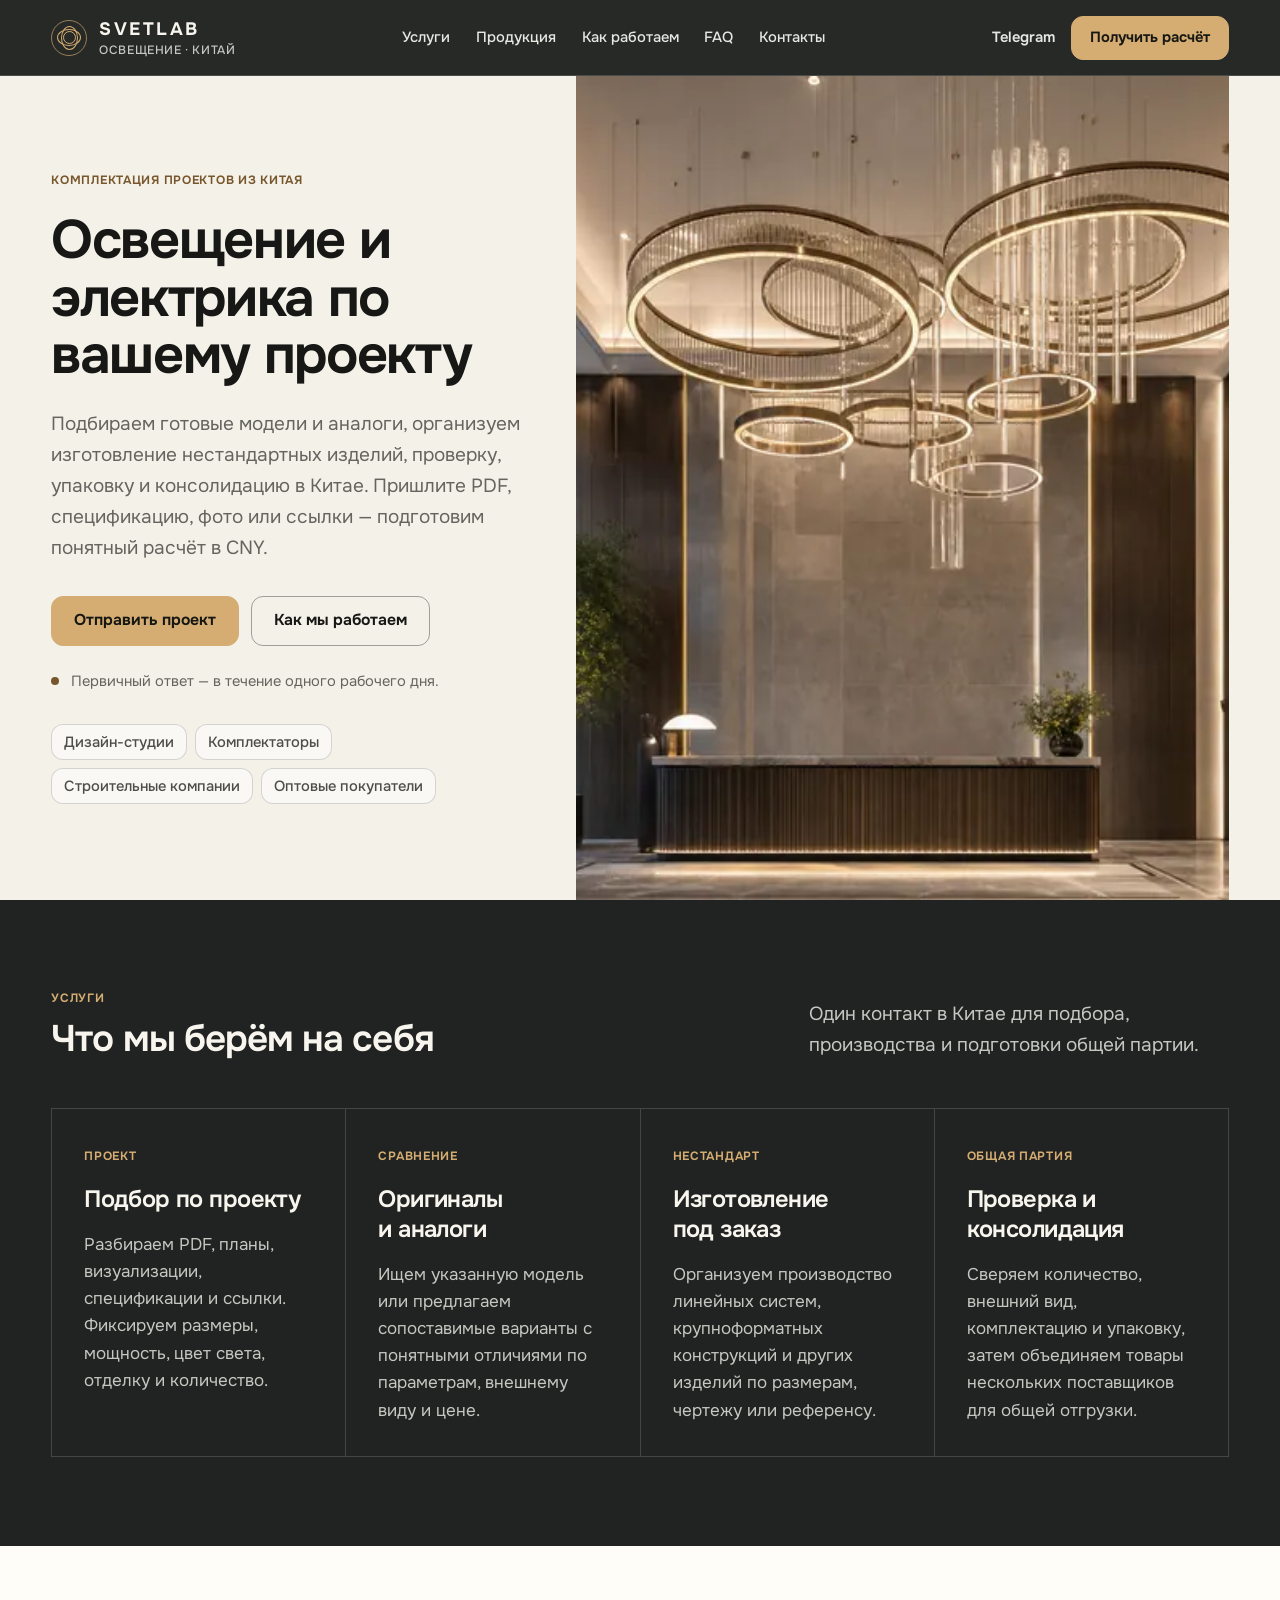
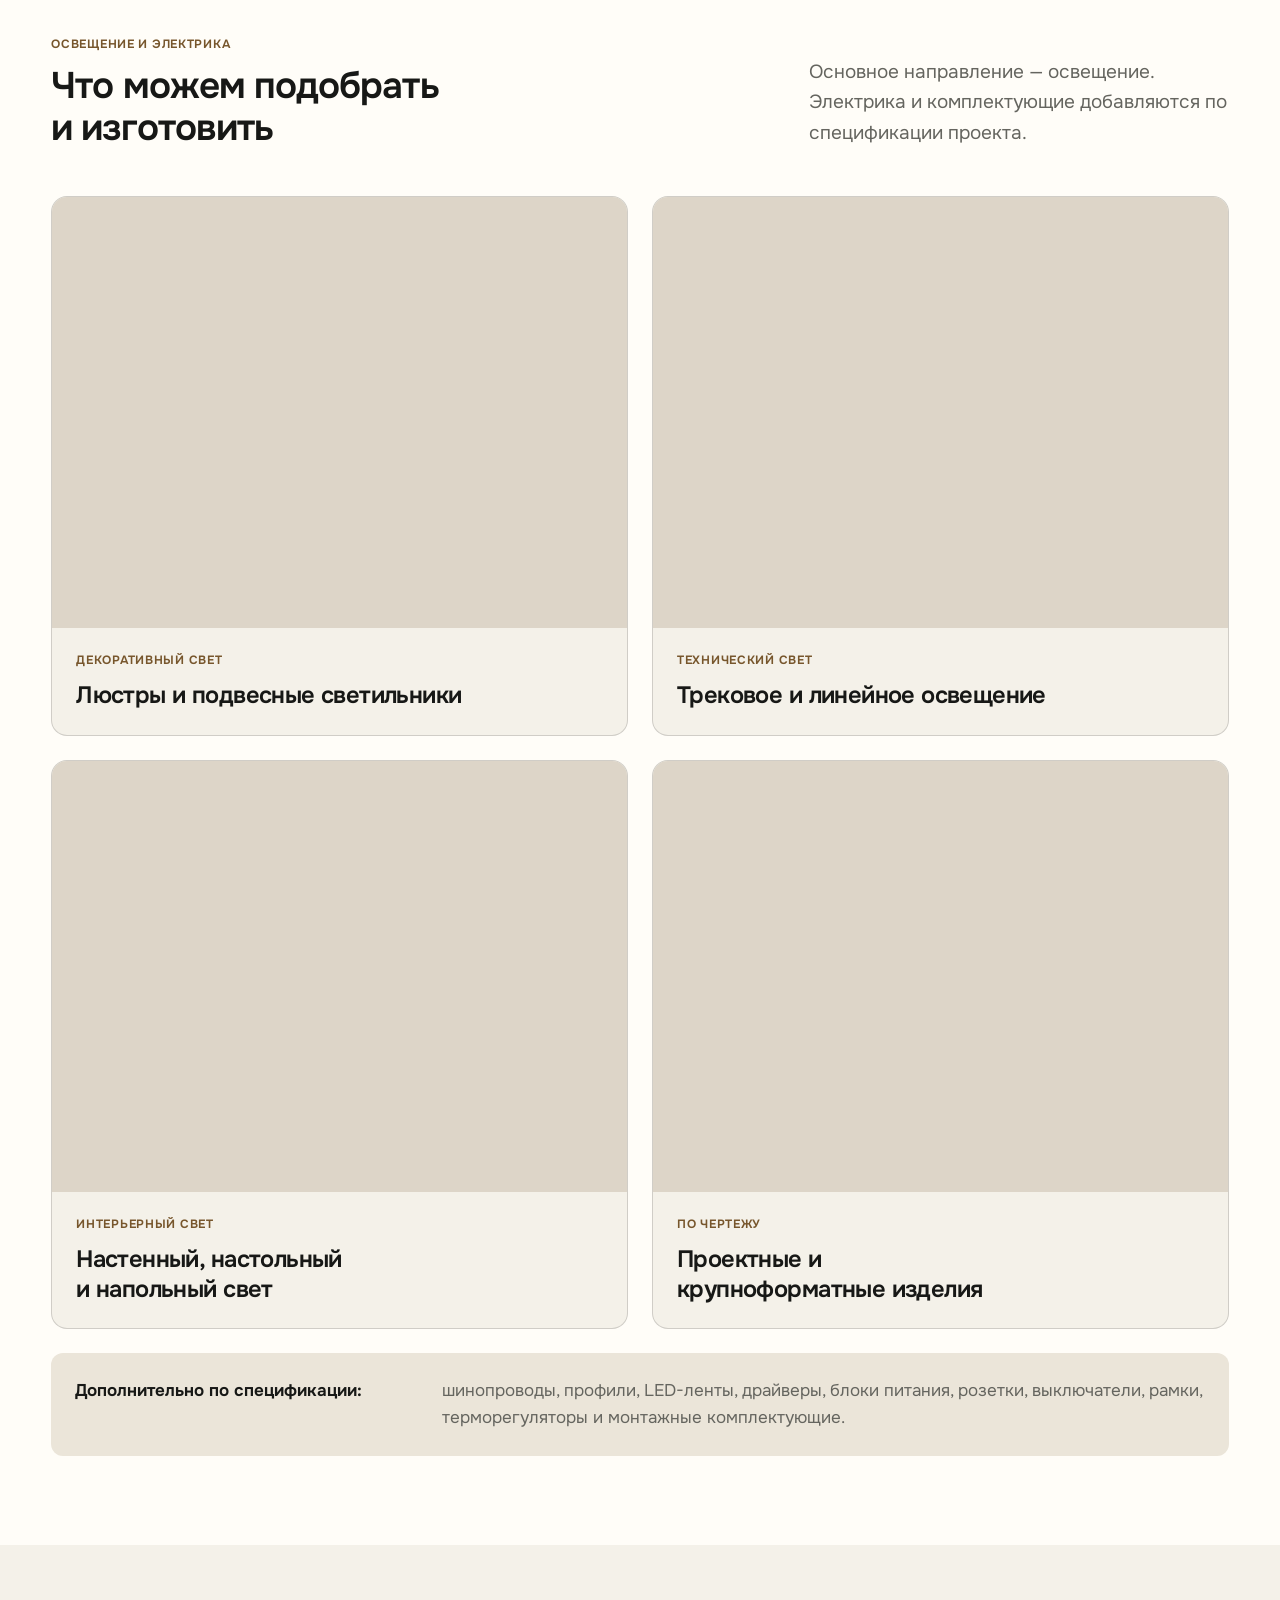
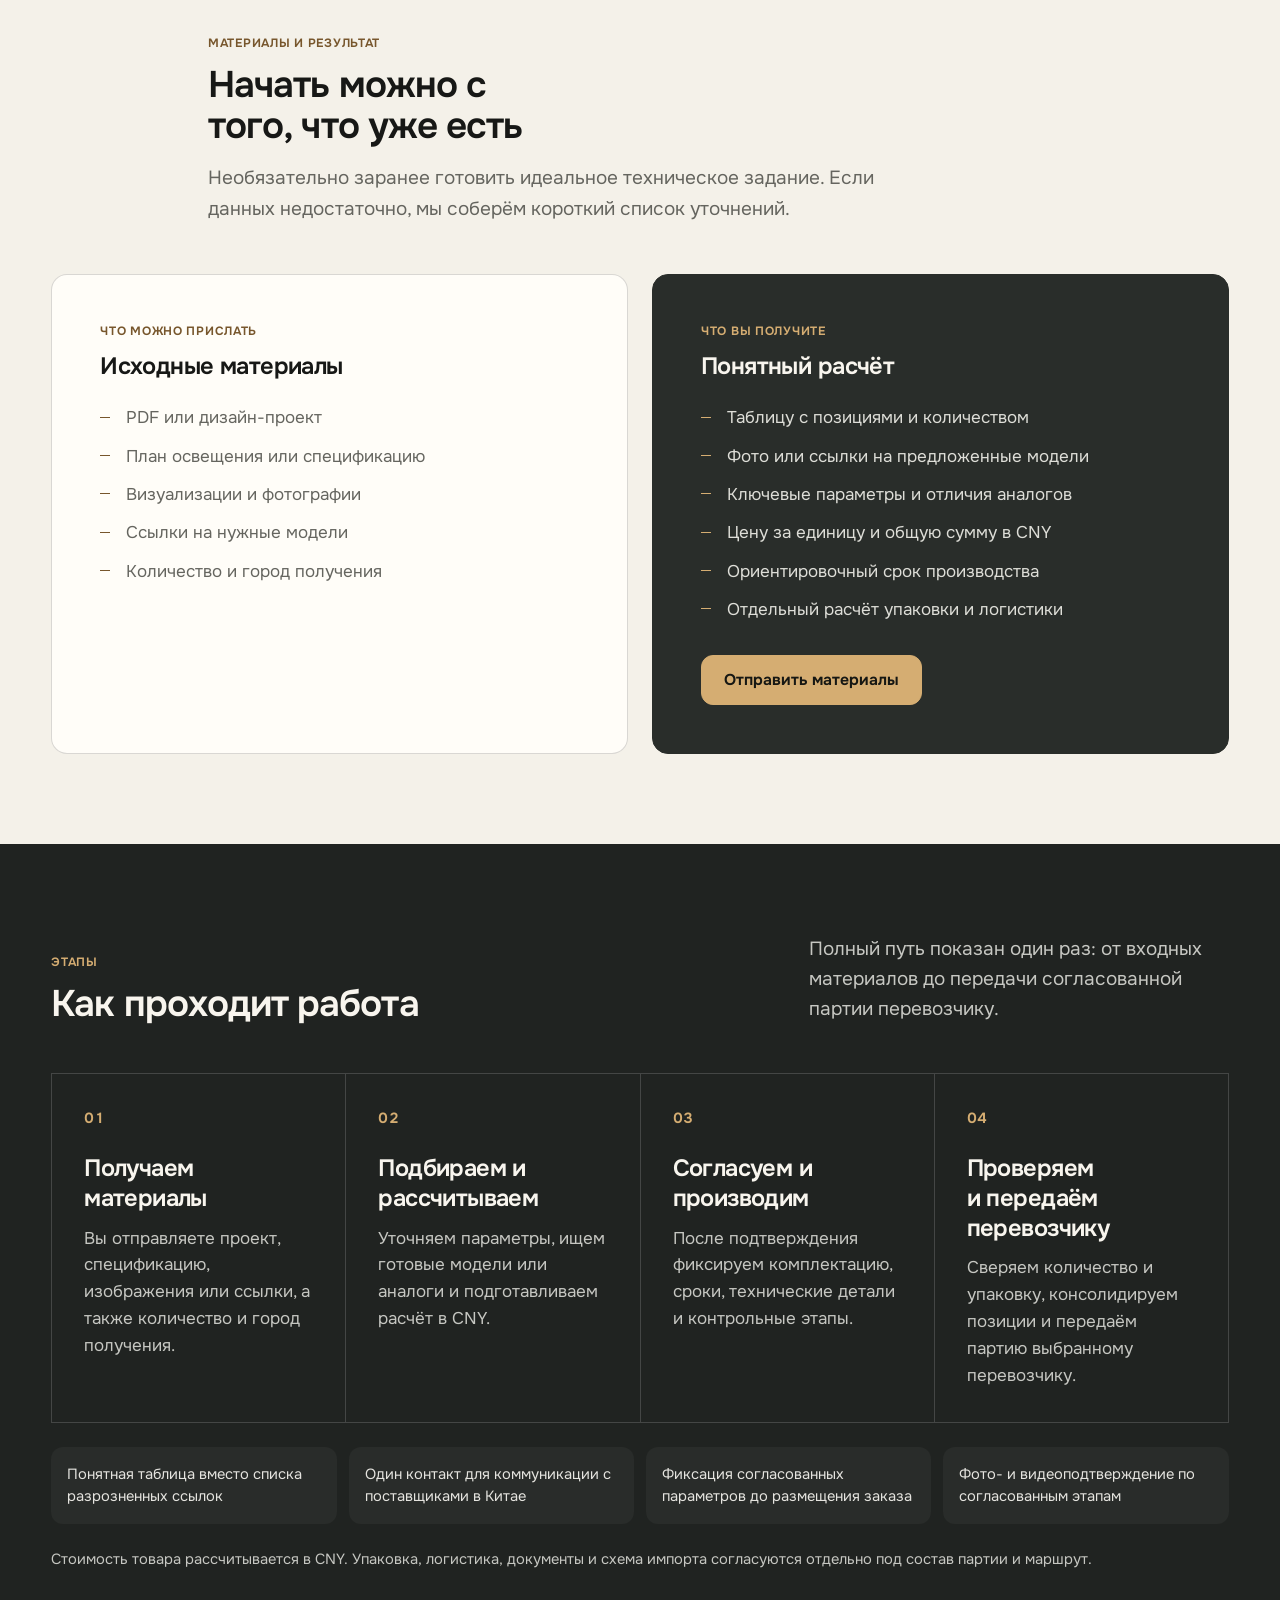
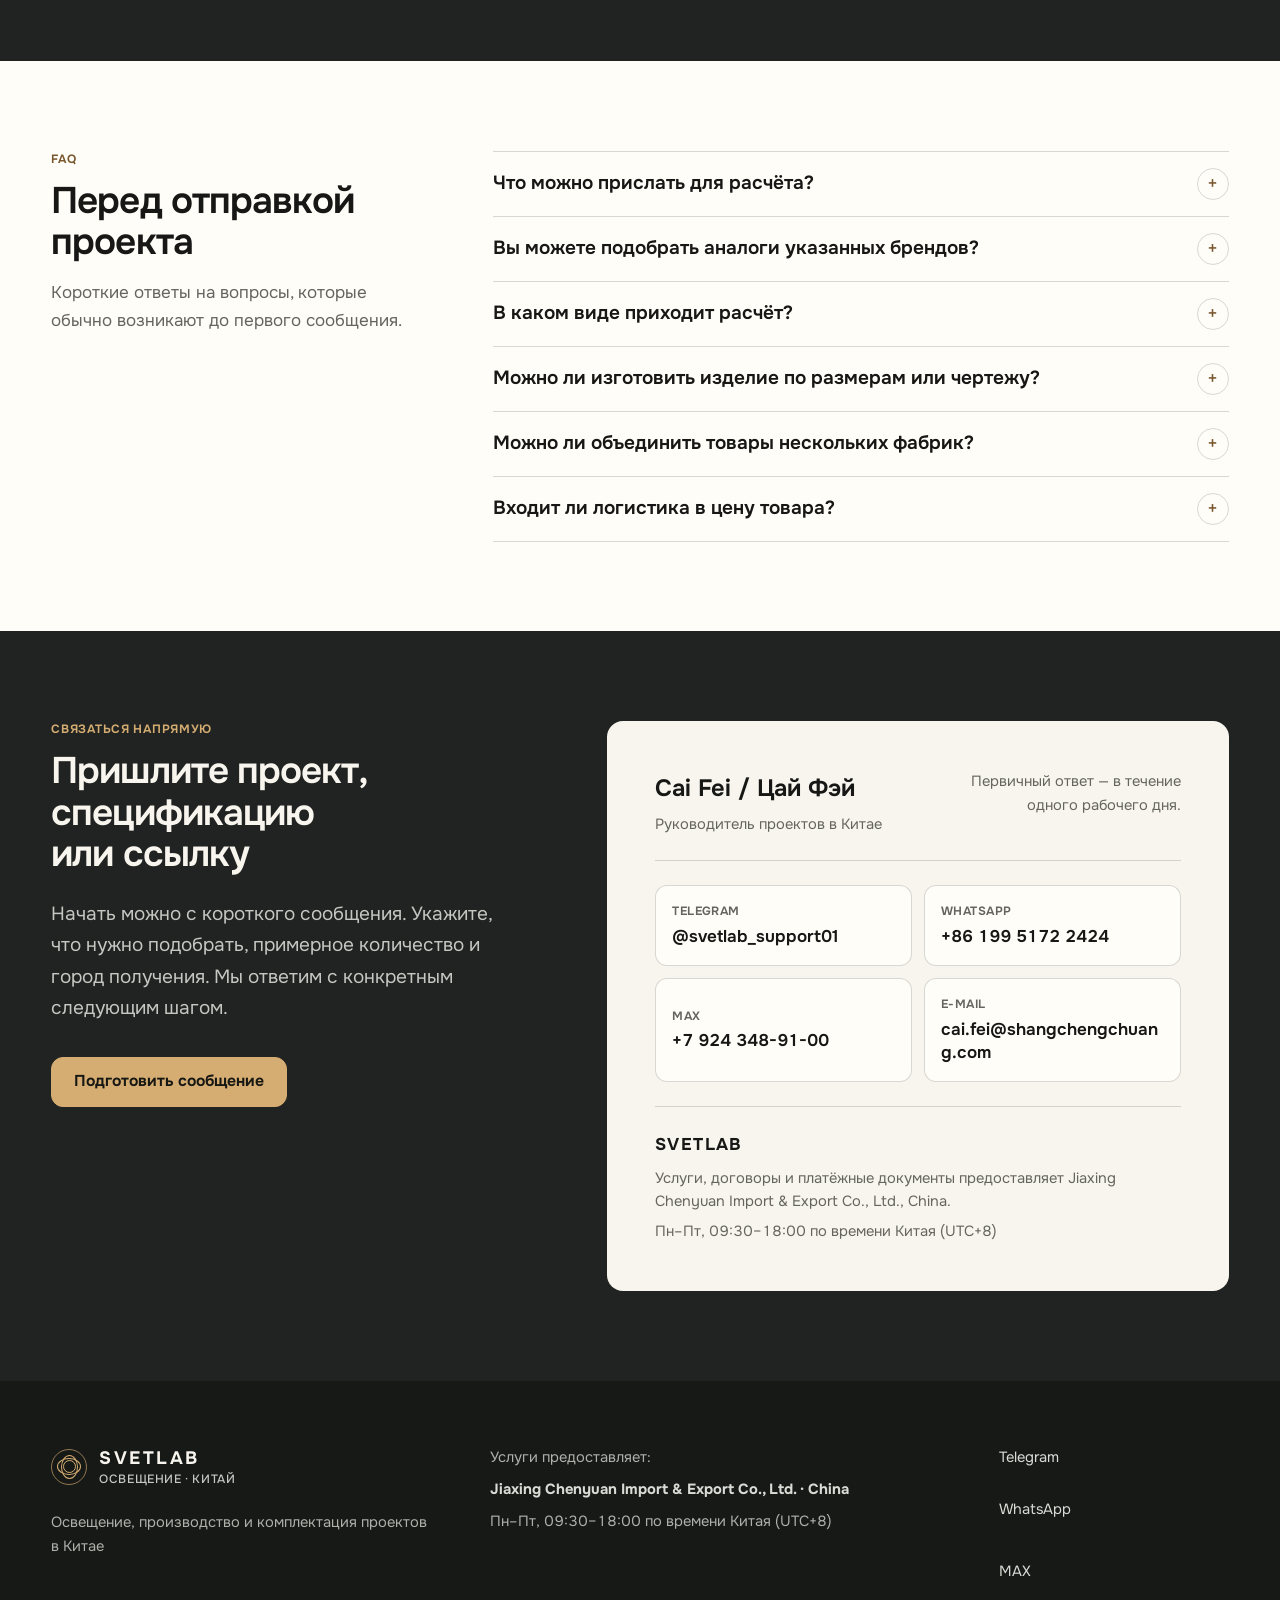
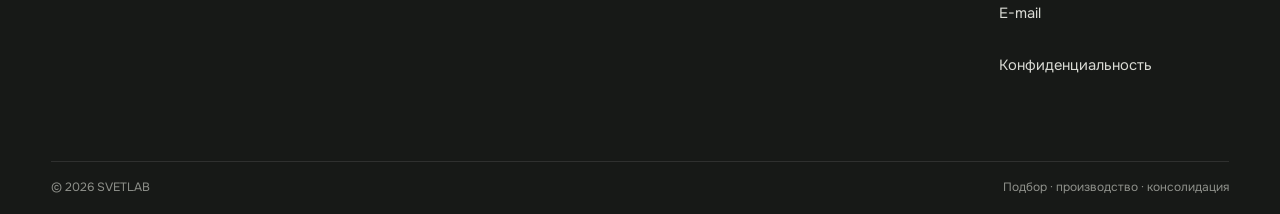
==== commit 8311d56b: "Rebuild SVETLAB site for project inquiries" ====
--- a/index.html
+++ b/index.html
@@ -2,51 +2,52 @@
 <html lang="ru">
 <head>
   <meta charset="utf-8">
-  <meta name="viewport" content="width=device-width, initial-scale=1">
-  <title>SVETLAB — подбор и поставка освещения по дизайн-проекту из Китая</title>
-  <meta name="description" content="Подбор светильников, трековых систем, профилей и комплектующих по PDF, спецификации или визуализации. Расчёт в CNY, производство под заказ, проверка и консолидация в Китае.">
+  <meta name="viewport" content="width=device-width, initial-scale=1, viewport-fit=cover">
+  <title>SVETLAB — освещение и комплектация проектов из Китая</title>
+  <meta name="description" content="Подбор светильников и аналогов, изготовление нестандартных изделий, электрика, проверка, упаковка и консолидация в Китае. Расчёт в CNY по PDF, спецификации, фото или ссылкам.">
   <meta name="format-detection" content="telephone=no">
   <meta name="theme-color" content="#202321">
+  <meta name="referrer" content="strict-origin-when-cross-origin">
+  <meta http-equiv="Content-Security-Policy" content="default-src 'self'; img-src 'self' data:; style-src 'self'; script-src 'self' 'unsafe-inline'; font-src 'self'; connect-src 'self'; object-src 'none'; base-uri 'self'; form-action 'self' mailto:">
   <link rel="canonical" href="https://shangchengchuang.com/">
   <link rel="icon" href="favicon.jpg" type="image/jpeg">
-  <link rel="preload" as="image" href="assets/hero-project-lighting-1200.webp" imagesrcset="assets/hero-project-lighting-768.webp 768w, assets/hero-project-lighting-1200.webp 1200w, assets/hero-project-lighting.webp 1535w" imagesizes="(max-width: 900px) 100vw, 52vw">
-  <script>document.documentElement.classList.add("js")</script>
-  <link rel="stylesheet" href="styles.css?v=project-quotation-v2">
+  <link rel="manifest" href="site.webmanifest">
+  <link rel="preload" href="assets/fonts/onest-cyrillic-400-700.woff2" as="font" type="font/woff2" crossorigin>
+  <link rel="stylesheet" href="styles.css?v=one-final-20260805">
 
   <meta property="og:type" content="website">
   <meta property="og:locale" content="ru_RU">
-  <meta property="og:title" content="SVETLAB — подбор и поставка освещения по дизайн-проекту из Китая">
-  <meta property="og:description" content="Пришлите PDF, спецификацию, визуализации или ссылки. Подберём модели и аналоги в Китае и подготовим расчёт в CNY.">
+  <meta property="og:title" content="SVETLAB — комплектация освещения из Китая">
+  <meta property="og:description" content="Подбор, производство, проверка и консолидация освещения и комплектующих по вашему проекту.">
   <meta property="og:url" content="https://shangchengchuang.com/">
   <meta property="og:image" content="https://shangchengchuang.com/og-svetlab.jpg">
   <meta property="og:image:width" content="1200">
   <meta property="og:image:height" content="630">
   <meta property="og:image:alt" content="Проектное освещение для комплектации интерьера">
   <meta name="twitter:card" content="summary_large_image">
-  <meta name="twitter:title" content="SVETLAB — освещение по дизайн-проекту из Китая">
-  <meta name="twitter:description" content="Подбор, производство, проверка и консолидация освещения по проектным материалам.">
+  <meta name="twitter:title" content="SVETLAB — комплектация освещения из Китая">
+  <meta name="twitter:description" content="Подбор, производство, проверка и консолидация освещения и комплектующих по вашему проекту.">
   <meta name="twitter:image" content="https://shangchengchuang.com/og-svetlab.jpg">
 
   <script type="application/ld+json">
   {
     "@context": "https://schema.org",
     "@type": "Organization",
-    "name": "Hangzhou Shangchengchuang Trading Co., Ltd.",
-    "alternateName": ["SVETLAB", "Jiaxing Chenyuan"],
+    "name": "Jiaxing Chenyuan Import & Export Co., Ltd.",
+    "alternateName": "SVETLAB",
     "url": "https://shangchengchuang.com/",
     "logo": "https://shangchengchuang.com/favicon.jpg",
-    "email": "caif5947@gmail.com",
+    "email": "cai.fei@shangchengchuang.com",
     "telephone": "+8619951722424",
     "contactPoint": {
       "@type": "ContactPoint",
       "contactType": "sales",
       "name": "Cai Fei / Цай Фэй",
-      "email": "caif5947@gmail.com",
-      "telephone": "+8619951722424"
+      "email": "cai.fei@shangchengchuang.com",
+      "telephone": "+8619951722424",
+      "availableLanguage": ["Russian", "Chinese"]
     },
-    "sameAs": [
-      "https://t.me/svetlab_support01"
-    ]
+    "sameAs": ["https://t.me/svetlab_support01"]
   }
   </script>
 </head>
@@ -55,230 +56,186 @@
 
   <header class="site-header" id="top">
     <div class="header-shell shell">
-      <a class="brand" href="#top" aria-label="SVETLAB — перейти в начало страницы">
+      <a class="brand" href="#top">
         <span class="brand-mark" aria-hidden="true"><i></i></span>
         <span class="brand-copy"><strong>SVETLAB</strong><small>ОСВЕЩЕНИЕ · КИТАЙ</small></span>
       </a>
 
       <nav class="desktop-nav" aria-label="Основная навигация">
+        <a href="#services">Услуги</a>
         <a href="#products">Продукция</a>
-        <a href="#project-quotation">По проекту</a>
-        <a href="#custom">Под заказ</a>
-        <a href="#supply">Снабжение</a>
-        <a href="#process">Процесс</a>
+        <a href="#process">Как работаем</a>
+        <a href="#faq">FAQ</a>
         <a href="#contact">Контакты</a>
       </nav>
 
       <div class="header-actions">
-        <a class="header-telegram" href="https://t.me/svetlab_support01" target="_blank" rel="noopener noreferrer" data-track="cta_telegram_click" aria-label="Написать в Telegram">TG</a>
-        <a class="button button-small button-primary" href="#contact" data-open-modal>Получить расчёт</a>
+        <a class="header-telegram" href="https://t.me/svetlab_support01" target="_blank" rel="noopener noreferrer" data-channel="telegram" data-placement="header">Telegram</a>
+        <a class="button button-small button-primary header-cta" href="#contact" data-open-modal data-placement="header">Получить расчёт</a>
         <button class="menu-button" type="button" aria-expanded="false" aria-controls="mobile-menu" aria-label="Открыть меню"><span></span><span></span></button>
       </div>
     </div>
 
     <div class="mobile-menu" id="mobile-menu" hidden>
       <nav class="shell" aria-label="Мобильная навигация">
+        <a href="#services">Услуги</a>
         <a href="#products">Продукция</a>
-        <a href="#project-quotation">По проекту</a>
-        <a href="#custom">Под заказ</a>
-        <a href="#supply">Снабжение</a>
-        <a href="#process">Процесс</a>
+        <a href="#process">Как работаем</a>
+        <a href="#faq">FAQ</a>
         <a href="#contact">Контакты</a>
-        <a class="button button-primary" href="#contact" data-open-modal>Получить расчёт</a>
+        <a class="button button-primary" href="#contact" data-open-modal data-placement="mobile_menu">Получить расчёт</a>
       </nav>
     </div>
   </header>
 
   <main id="main">
-    <section class="hero">
+    <section class="hero" aria-labelledby="hero-title">
       <div class="shell hero-grid">
         <div class="hero-copy">
-          <p class="eyebrow">Комплектация интерьерных проектов из Китая</p>
-          <h1>Освещение и комплектующие по вашему дизайн-проекту.</h1>
-          <p class="hero-lead">Пришлите PDF, спецификацию, визуализации или ссылки. Подберём модели и аналоги в Китае, проверим параметры и подготовим расчёт в CNY.</p>
+          <p class="eyebrow">Комплектация проектов из Китая</p>
+          <h1 id="hero-title">Освещение и электрика по вашему проекту</h1>
+          <p class="hero-lead">Подбираем готовые модели и аналоги, организуем изготовление нестандартных изделий, проверку, упаковку и консолидацию в Китае. Пришлите PDF, спецификацию, фото или ссылки — подготовим понятный расчёт в CNY.</p>
           <div class="hero-actions">
-            <a class="button button-primary" href="#contact" data-open-modal>Отправить проект на расчёт <span aria-hidden="true">↗</span></a>
-            <a class="button button-secondary" href="#project-quotation">Что можно прислать</a>
-          </div>
-          <p class="hero-note">Для первого расчёта достаточно проекта или ссылок, количества, города получения и желаемого срока.</p>
+            <a class="button button-primary" href="#contact" data-open-modal data-placement="hero">Отправить проект</a>
+            <a class="button button-secondary" href="#process">Как мы работаем</a>
+          </div>
+          <p class="response-note"><span aria-hidden="true"></span>Первичный ответ — в течение одного рабочего дня.</p>
+          <div class="audience-tags" role="group" aria-label="Для кого подходит услуга">
+            <span>Дизайн-студии</span><span>Комплектаторы</span><span>Строительные компании</span><span>Оптовые покупатели</span>
+          </div>
         </div>
+
         <figure class="hero-visual">
           <picture>
-            <source srcset="assets/hero-project-lighting-768.webp 768w, assets/hero-project-lighting-1200.webp 1200w, assets/hero-project-lighting.webp 1535w" sizes="(max-width: 900px) 100vw, 52vw" type="image/webp">
-            <img src="assets/hero-project-lighting-1200.webp" alt="Крупноформатная композиция из кольцевых светильников в современном интерьере" width="1535" height="1024" fetchpriority="high" decoding="async">
+            <source srcset="assets/hero-project-lighting-768.webp 768w, assets/hero-project-lighting-1200.webp 1200w, assets/hero-project-lighting.webp 1535w" sizes="(max-width: 960px) 100vw, 58vw" type="image/webp">
+            <img src="assets/hero-project-lighting-1200.webp" alt="Кольцевые светильники в современном общественном интерьере" width="1535" height="1024" fetchpriority="high" decoding="async">
           </picture>
-          <figcaption><span>Подбор · расчёт · производство</span><strong>SVETLAB</strong></figcaption>
         </figure>
       </div>
     </section>
 
-    <section class="proof-strip" aria-label="Ключевые возможности">
-      <div class="shell proof-grid">
-        <p><span>01</span>По PDF, визуализации или ссылке</p>
-        <p><span>02</span>Подбор оригинала или аналога</p>
-        <p><span>03</span>Расчёт товара в CNY</p>
-        <p><span>04</span>Проверка и консолидация</p>
-      </div>
-    </section>
-
-    <section class="section audience" id="audience">
-      <div class="shell split-heading">
-        <div><p class="eyebrow dark">Проектная работа</p><h2>Для кого мы работаем</h2></div>
-        <p>Работаем с проектами квартир, домов, магазинов, офисов, HoReCa и других коммерческих интерьеров.</p>
-      </div>
-      <div class="shell audience-grid">
-        <article><span>01</span><h3>Дизайн-студии</h3></article>
-        <article><span>02</span><h3>Комплектаторы</h3></article>
-        <article><span>03</span><h3>Строительные компании</h3></article>
-        <article><span>04</span><h3>Оптовые покупатели</h3></article>
-      </div>
-    </section>
-
-    <section class="section services section-dark" id="services">
-      <div class="shell split-heading light-heading">
-        <div><p class="eyebrow">Один координатор в Китае</p><h2>От входного проекта до готовой партии.</h2></div>
-        <p>Фиксируем исходные данные, предлагаем понятные варианты и ведём согласованную комплектацию до передачи перевозчику.</p>
+    <section class="section services section-dark" id="services" aria-labelledby="services-title">
+      <div class="shell section-heading section-heading-light">
+        <div><p class="eyebrow">Услуги</p><h2 id="services-title">Что мы берём на себя</h2></div>
+        <p>Один контакт в Китае для подбора, производства и подготовки общей партии.</p>
       </div>
       <div class="shell service-grid">
-        <article><span>01</span><h3>Подбор по проекту</h3><p>Разбираем визуализации, планы, спецификации и ссылки. Фиксируем тип, размеры, мощность, цвет света, отделку и количество.</p></article>
-        <article><span>02</span><h3>Оригиналы и аналоги</h3><p>Ищем точную модель либо предлагаем сопоставимые варианты из Китая с понятными отличиями по параметрам и цене.</p></article>
-        <article><span>03</span><h3>OEM / ODM и нестандарт</h3><p>Изготавливаем линейные системы, крупные конструкции и другие изделия по размерам, чертежу или референсу.</p></article>
-        <article><span>04</span><h3>Контроль и консолидация</h3><p>Проверяем количество, внешний вид и упаковку, затем объединяем позиции нескольких поставщиков в одну партию.</p></article>
-      </div>
-    </section>
-
-    <section class="section products" id="products">
-      <div class="shell split-heading">
-        <div><p class="eyebrow dark">Основное направление — освещение</p><h2>Что можем подобрать и изготовить</h2></div>
-        <p>По проекту также можем рассчитать совместимые электроустановочные изделия и отдельные смежные позиции.</p>
+        <article><span class="card-kicker">Проект</span><h3>Подбор по проекту</h3><p>Разбираем PDF, планы, визуализации, спецификации и ссылки. Фиксируем размеры, мощность, цвет света, отделку и количество.</p></article>
+        <article><span class="card-kicker">Сравнение</span><h3>Оригиналы и аналоги</h3><p>Ищем указанную модель или предлагаем сопоставимые варианты с понятными отличиями по параметрам, внешнему виду и цене.</p></article>
+        <article><span class="card-kicker">Нестандарт</span><h3>Изготовление под заказ</h3><p>Организуем производство линейных систем, крупноформатных конструкций и других изделий по размерам, чертежу или референсу.</p></article>
+        <article><span class="card-kicker">Общая партия</span><h3>Проверка и консолидация</h3><p>Сверяем количество, внешний вид, комплектацию и упаковку, затем объединяем товары нескольких поставщиков для общей отгрузки.</p></article>
+      </div>
+    </section>
+
+    <section class="section products" id="products" aria-labelledby="products-title">
+      <div class="shell section-heading">
+        <div><p class="eyebrow dark">Освещение и электрика</p><h2 id="products-title">Что можем подобрать и изготовить</h2></div>
+        <p>Основное направление — освещение. Электрика и комплектующие добавляются по спецификации проекта.</p>
       </div>
       <div class="shell product-grid">
-        <a class="product-card" href="#contact" data-open-modal data-request-type="Подбор по фото или ссылке" data-category="Люстры и подвесные светильники">
-          <picture><source srcset="assets/category-decorative-520.webp 520w, assets/category-decorative-800.webp 800w, assets/category-decorative.webp 1254w" sizes="(max-width: 720px) 100vw, 50vw" type="image/webp"><img src="assets/category-decorative-800.webp" alt="Декоративный кольцевой подвесной светильник" width="1254" height="1254" loading="lazy" decoding="async"></picture>
-          <span class="product-number">01 / ДЕКОРАТИВНЫЙ СВЕТ</span><div><h3>Люстры и подвесные светильники</h3><p>Готовые модели, размеры и отделка под проект</p></div>
-        </a>
-        <a class="product-card" href="#contact" data-open-modal data-request-type="Расчёт по дизайн-проекту" data-category="Трековое и линейное освещение">
-          <picture><source srcset="assets/category-technical-520.webp 520w, assets/category-technical-800.webp 800w, assets/category-technical.webp 1254w" sizes="(max-width: 720px) 100vw, 50vw" type="image/webp"><img src="assets/category-technical-800.webp" alt="Трековое освещение в современном коммерческом интерьере" width="1254" height="1254" loading="lazy" decoding="async"></picture>
-          <span class="product-number">02 / ТЕХНИЧЕСКИЙ СВЕТ</span><div><h3>Трековое и линейное освещение</h3><p>Шинопроводы, модули, профили, ленты и блоки питания</p></div>
-        </a>
-        <a class="product-card" href="#contact" data-open-modal data-request-type="Подбор по фото или ссылке" data-category="Настенный, настольный и напольный свет">
-          <picture><source srcset="assets/category-ambient-520.webp 520w, assets/category-ambient-800.webp 800w, assets/category-ambient.webp 1254w" sizes="(max-width: 720px) 100vw, 50vw" type="image/webp"><img src="assets/category-ambient-800.webp" alt="Настенный, настольный и напольный свет в жилом интерьере" width="1254" height="1254" loading="lazy" decoding="async"></picture>
-          <span class="product-number">03 / ИНТЕРЬЕРНЫЙ СВЕТ</span><div><h3>Настенный, настольный и напольный свет</h3><p>Жилые, гостиничные и общественные интерьеры</p></div>
-        </a>
-        <a class="product-card" href="#contact" data-open-modal data-request-type="Нестандартное изделие" data-category="Проектные и крупноформатные изделия">
-          <picture><source srcset="assets/category-bespoke-520.webp 520w, assets/category-bespoke-800.webp 800w, assets/category-bespoke.webp 1254w" sizes="(max-width: 720px) 100vw, 50vw" type="image/webp"><img src="assets/category-bespoke-800.webp" alt="Крупноформатная проектная световая конструкция" width="1254" height="1254" loading="lazy" decoding="async"></picture>
-          <span class="product-number">04 / ПРОЕКТНЫЙ СВЕТ</span><div><h3>Проектные и крупноформатные изделия</h3><p>По визуализации, размерам или рабочему чертежу</p></div>
-        </a>
-      </div>
-      <div class="shell electrical-note"><div><span>Дополнение к проекту</span><h3>Сопутствующая электрика</h3></div><p>Розетки, выключатели, рамки, терморегуляторы, драйверы, блоки питания и монтажные комплектующие — по спецификации проекта.</p><a href="#contact" data-open-modal data-request-type="Расчёт по дизайн-проекту" data-category="Сопутствующая электрика">Добавить к расчёту <span aria-hidden="true">→</span></a></div>
-    </section>
-
-    <section class="section project-quotation" id="project-quotation">
-      <div class="shell quotation-heading">
-        <p class="eyebrow dark">Расчёт по дизайн-проекту</p>
-        <h2>Пришлите проект — вернёмся с конкретными позициями и ценами.</h2>
-        <p>Не нужно заранее составлять идеальное техническое задание. Мы можем начать с дизайн-альбома, плана освещения, спецификации, визуализаций или списка ссылок.</p>
-      </div>
-      <div class="shell quotation-layout">
-        <div class="input-grid">
-          <article class="input-card"><picture><source srcset="assets/project-input-visual-560.webp 560w, assets/project-input-visual.webp 960w" sizes="(max-width: 760px) 100vw, 31vw" type="image/webp"><img src="assets/project-input-visual.webp" alt="Условная визуализация интерьера без данных реального проекта" width="960" height="640" loading="lazy" decoding="async"></picture><span>01</span><h3>Визуализации и референсы</h3><p>Понимаем стиль, форму, цвет, масштаб и роль светильника в интерьере.</p></article>
-          <article class="input-card"><picture><source srcset="assets/project-input-lighting-plan-560.webp 560w, assets/project-input-lighting-plan.webp 960w" sizes="(max-width: 760px) 100vw, 31vw" type="image/webp"><img src="assets/project-input-lighting-plan.webp" alt="Условная схема плана освещения без данных реального проекта" width="960" height="640" loading="lazy" decoding="async"></picture><span>02</span><h3>Планы и количество</h3><p>Сверяем зоны, типы светильников, длину шинопровода, точки монтажа и необходимое количество.</p></article>
-          <article class="input-card"><picture><source srcset="assets/project-input-specification-560.webp 560w, assets/project-input-specification.webp 960w" sizes="(max-width: 760px) 100vw, 31vw" type="image/webp"><img src="assets/project-input-specification.webp" alt="Условная таблица спецификации без данных реального проекта" width="960" height="640" loading="lazy" decoding="async"></picture><span>03</span><h3>Спецификация</h3><p>Проверяем артикулы, размеры и параметры. Для каждой позиции ищем оригинал или подходящий аналог.</p></article>
+        <article class="product-card"><picture><source srcset="assets/category-decorative-520.webp 520w, assets/category-decorative-800.webp 800w, assets/category-decorative.webp 1254w" sizes="(max-width: 720px) 100vw, 50vw" type="image/webp"><img src="assets/category-decorative-800.webp" alt="Люстры и подвесные светильники для интерьерного проекта" width="1254" height="1254" loading="lazy" decoding="async"></picture><div><p class="card-kicker">Декоративный свет</p><h3>Люстры и подвесные светильники</h3></div></article>
+        <article class="product-card"><picture><source srcset="assets/category-technical-520.webp 520w, assets/category-technical-800.webp 800w, assets/category-technical.webp 1254w" sizes="(max-width: 720px) 100vw, 50vw" type="image/webp"><img src="assets/category-technical-800.webp" alt="Трековое и линейное освещение в современном интерьере" width="1254" height="1254" loading="lazy" decoding="async"></picture><div><p class="card-kicker">Технический свет</p><h3>Трековое и линейное освещение</h3></div></article>
+        <article class="product-card"><picture><source srcset="assets/category-ambient-520.webp 520w, assets/category-ambient-800.webp 800w, assets/category-ambient.webp 1254w" sizes="(max-width: 720px) 100vw, 50vw" type="image/webp"><img src="assets/category-ambient-800.webp" alt="Настенный, настольный и напольный свет" width="1254" height="1254" loading="lazy" decoding="async"></picture><div><p class="card-kicker">Интерьерный свет</p><h3>Настенный, настольный и напольный свет</h3></div></article>
+        <article class="product-card"><picture><source srcset="assets/category-bespoke-520.webp 520w, assets/category-bespoke-800.webp 800w, assets/category-bespoke.webp 1254w" sizes="(max-width: 720px) 100vw, 50vw" type="image/webp"><img src="assets/category-bespoke-800.webp" alt="Крупноформатная световая конструкция по проекту" width="1254" height="1254" loading="lazy" decoding="async"></picture><div><p class="card-kicker">По чертежу</p><h3>Проектные и крупноформатные изделия</h3></div></article>
+      </div>
+      <div class="shell product-extra"><strong>Дополнительно по спецификации:</strong><p>шинопроводы, профили, LED-ленты, драйверы, блоки питания, розетки, выключатели, рамки, терморегуляторы и монтажные комплектующие.</p></div>
+    </section>
+
+    <section class="section exchange" id="materials" aria-labelledby="materials-title">
+      <div class="shell exchange-heading"><p class="eyebrow dark">Материалы и результат</p><h2 id="materials-title">Начать можно с того, что уже есть</h2><p>Необязательно заранее готовить идеальное техническое задание. Если данных недостаточно, мы соберём короткий список уточнений.</p></div>
+      <div class="shell exchange-grid">
+        <article class="exchange-card"><p class="card-kicker">Что можно прислать</p><h3>Исходные материалы</h3><ul class="check-list"><li>PDF или дизайн-проект</li><li>План освещения или спецификацию</li><li>Визуализации и фотографии</li><li>Ссылки на нужные модели</li><li>Количество и город получения</li></ul></article>
+        <article class="exchange-card exchange-result"><p class="card-kicker">Что вы получите</p><h3>Понятный расчёт</h3><ul class="check-list"><li>Таблицу с позициями и количеством</li><li>Фото или ссылки на предложенные модели</li><li>Ключевые параметры и отличия аналогов</li><li>Цену за единицу и общую сумму в CNY</li><li>Ориентировочный срок производства</li><li>Отдельный расчёт упаковки и логистики</li></ul><a class="button button-primary" href="#contact" data-open-modal data-placement="materials">Отправить материалы</a></article>
+      </div>
+    </section>
+
+    <section class="section process section-dark" id="process" aria-labelledby="process-title">
+      <div class="shell section-heading section-heading-light">
+        <div><p class="eyebrow">Этапы</p><h2 id="process-title">Как проходит работа</h2></div>
+        <p>Полный путь показан один раз: от входных материалов до передачи согласованной партии перевозчику.</p>
+      </div>
+      <ol class="shell process-list">
+        <li><span class="step-number">01</span><div><h3>Получаем материалы</h3><p>Вы отправляете проект, спецификацию, изображения или ссылки, а также количество и город получения.</p></div></li>
+        <li><span class="step-number">02</span><div><h3>Подбираем и рассчитываем</h3><p>Уточняем параметры, ищем готовые модели или аналоги и подготавливаем расчёт в CNY.</p></div></li>
+        <li><span class="step-number">03</span><div><h3>Согласуем и производим</h3><p>После подтверждения фиксируем комплектацию, сроки, технические детали и контрольные этапы.</p></div></li>
+        <li><span class="step-number">04</span><div><h3>Проверяем и передаём перевозчику</h3><p>Сверяем количество и упаковку, консолидируем позиции и передаём партию выбранному перевозчику.</p></div></li>
+      </ol>
+      <div class="shell trust-grid" role="group" aria-label="Принципы работы"><p>Понятная таблица вместо списка разрозненных ссылок</p><p>Один контакт для коммуникации с поставщиками в Китае</p><p>Фиксация согласованных параметров до размещения заказа</p><p>Фото- и видеоподтверждение по согласованным этапам</p></div>
+      <p class="shell scope-note">Стоимость товара рассчитывается в CNY. Упаковка, логистика, документы и схема импорта согласуются отдельно под состав партии и маршрут.</p>
+    </section>
+
+    <section class="section faq" id="faq" aria-labelledby="faq-title">
+      <div class="shell faq-layout">
+        <div class="faq-heading"><p class="eyebrow dark">FAQ</p><h2 id="faq-title">Перед отправкой проекта</h2><p>Короткие ответы на вопросы, которые обычно возникают до первого сообщения.</p></div>
+        <div class="faq-list">
+          <article><h3><button class="faq-button" type="button" aria-expanded="false" aria-controls="faq-1">Что можно прислать для расчёта?<span aria-hidden="true">+</span></button></h3><div class="faq-answer" id="faq-1"><div><p>PDF, план освещения, спецификацию, таблицу, визуализации, фотографии или ссылки. Если информации недостаточно, мы отправим короткий список уточнений.</p></div></div></article>
+          <article><h3><button class="faq-button" type="button" aria-expanded="false" aria-controls="faq-2">Вы можете подобрать аналоги указанных брендов?<span aria-hidden="true">+</span></button></h3><div class="faq-answer" id="faq-2"><div><p>Да. Сначала сверяем внешний вид и ключевые параметры, затем предлагаем точную модель или сопоставимые варианты с указанием отличий.</p></div></div></article>
+          <article><h3><button class="faq-button" type="button" aria-expanded="false" aria-controls="faq-3">В каком виде приходит расчёт?<span aria-hidden="true">+</span></button></h3><div class="faq-answer" id="faq-3"><div><p>В виде таблицы с наименованием, изображением или ссылкой, количеством, основными параметрами, ценой за единицу, суммой в CNY, сроком и примечаниями.</p></div></div></article>
+          <article><h3><button class="faq-button" type="button" aria-expanded="false" aria-controls="faq-4">Можно ли изготовить изделие по размерам или чертежу?<span aria-hidden="true">+</span></button></h3><div class="faq-answer" id="faq-4"><div><p>Да, если конструкцию возможно произвести и согласовать с фабрикой. До запуска фиксируются размеры, материалы, световые параметры, крепление и упаковка.</p></div></div></article>
+          <article><h3><button class="faq-button" type="button" aria-expanded="false" aria-controls="faq-5">Можно ли объединить товары нескольких фабрик?<span aria-hidden="true">+</span></button></h3><div class="faq-answer" id="faq-5"><div><p>Да. Мы сверяем готовность, количество и упаковку, после чего подготавливаем общую партию для передачи перевозчику.</p></div></div></article>
+          <article><h3><button class="faq-button" type="button" aria-expanded="false" aria-controls="faq-6">Входит ли логистика в цену товара?<span aria-hidden="true">+</span></button></h3><div class="faq-answer" id="faq-6"><div><p>Нет. Товар рассчитывается в CNY. Упаковка, логистика, документы и импортная схема согласуются отдельно.</p></div></div></article>
         </div>
-        <aside class="result-card" aria-labelledby="result-title">
-          <p class="eyebrow">Результат</p><h3 id="result-title">Что вы получите</h3>
-          <ul><li>Таблицу с позициями и количеством</li><li>Фото или ссылку на предложенную модель</li><li>Ключевые параметры и отличия аналога</li><li>Цену за единицу и сумму в CNY</li><li>Ориентировочный срок производства</li><li>Отдельный расчёт упаковки и логистики</li></ul>
-          <p class="result-note">Если данных недостаточно, сначала отправим короткий список уточняющих вопросов. Не будем подменять неизвестные параметры догадками.</p>
-          <div class="result-actions"><a class="button button-primary" href="#contact" data-open-modal data-request-type="Расчёт по дизайн-проекту">Отправить PDF или спецификацию</a><a class="text-link" href="https://t.me/svetlab_support01" target="_blank" rel="noopener noreferrer" data-track="cta_telegram_click">Написать в Telegram <span aria-hidden="true">↗</span></a></div>
-        </aside>
-      </div>
-    </section>
-
-    <section class="section custom section-dark" id="custom">
-      <div class="shell media-layout">
-        <figure><picture><source srcset="assets/production-led-assembly-640.webp 640w, assets/production-led-assembly-960.webp 960w, assets/production-led-assembly.webp 1448w" sizes="(max-width: 860px) 100vw, 48vw" type="image/webp"><img src="assets/production-led-assembly-960.webp" alt="Сборка линейного светильника на производстве в Китае" width="1448" height="1086" loading="lazy" decoding="async"></picture><figcaption>Согласование конструкции до запуска партии</figcaption></figure>
-        <div class="media-copy"><p class="eyebrow">OEM / ODM</p><h2>Когда готовой модели недостаточно.</h2><p class="section-lead">Согласуем размеры, конструкцию, мощность, цвет света, управление, способ монтажа и упаковку до запуска производства.</p>
-          <ol class="step-list"><li><span>01</span><div><h3>Исходные данные</h3><p>Фото, визуализация, эскиз, размеры или чертёж.</p></div></li><li><span>02</span><div><h3>Техническая сверка</h3><p>Материалы, профиль, источник света, драйвер, крепление и доступные допуски.</p></div></li><li><span>03</span><div><h3>Подтверждение</h3><p>Чертёж, образец или контрольный фото- и видеоэтап — в зависимости от изделия.</p></div></li><li><span>04</span><div><h3>Производство</h3><p>Изготовление партии, проверка комплектности и защитная упаковка.</p></div></li></ol>
+      </div>
+    </section>
+
+    <section class="section contact section-dark" id="contact" aria-labelledby="contact-title">
+      <div class="shell contact-layout">
+        <div class="contact-copy"><p class="eyebrow">Связаться напрямую</p><h2 id="contact-title">Пришлите проект, спецификацию или ссылку</h2><p>Начать можно с короткого сообщения. Укажите, что нужно подобрать, примерное количество и город получения. Мы ответим с конкретным следующим шагом.</p><a class="button button-primary" href="#contact" data-open-modal data-placement="contact">Подготовить сообщение</a></div>
+        <div class="contact-panel">
+          <div class="person-line"><div><strong>Cai Fei / Цай Фэй</strong><span>Руководитель проектов в Китае</span></div><p>Первичный ответ — в течение одного рабочего дня.</p></div>
+          <div class="channel-list" role="group" aria-label="Каналы связи">
+            <a href="https://t.me/svetlab_support01" target="_blank" rel="noopener noreferrer" data-channel="telegram" data-placement="contact"><span>Telegram</span><strong>@svetlab_support01</strong></a>
+            <a href="https://wa.me/8619951722424" target="_blank" rel="noopener noreferrer" data-channel="whatsapp" data-placement="contact"><span>WhatsApp</span><strong class="phone">+86 199 5172 2424</strong></a>
+            <button type="button" data-channel="max" data-placement="contact"><span>MAX</span><strong class="phone">+7 924 348-91-00</strong></button>
+            <a href="mailto:cai.fei@shangchengchuang.com" data-channel="email" data-placement="contact"><span>E-mail</span><strong>cai.fei@shangchengchuang.com</strong></a>
+          </div>
+          <div class="company-note"><strong>SVETLAB</strong><p>Услуги, договоры и платёжные документы предоставляет Jiaxing Chenyuan Import &amp; Export Co., Ltd., China.</p><p class="business-hours">Пн–Пт, 09:30–18:00 по времени Китая (UTC+8)</p></div>
         </div>
       </div>
     </section>
-
-    <section class="section supply" id="supply">
-      <div class="shell media-layout media-layout-reverse">
-        <figure><picture><source srcset="assets/warehouse-consolidation-640.webp 640w, assets/warehouse-consolidation-960.webp 960w, assets/warehouse-consolidation.webp 1449w" sizes="(max-width: 860px) 100vw, 48vw" type="image/webp"><img src="assets/warehouse-consolidation-960.webp" alt="Проверка упакованных светильников перед консолидацией партии" width="1449" height="1086" loading="lazy" decoding="async"></picture><figcaption>Проверка, упаковка и подготовка к передаче перевозчику</figcaption></figure>
-        <div class="media-copy"><p class="eyebrow dark">Снабжение и консолидация</p><h2>Несколько поставщиков. Одна управляемая партия.</h2><p class="section-lead">Сводим готовые модели, изделия под заказ и сопутствующие позиции. Проверяем количество и упаковку, затем готовим общую отгрузку.</p>
-          <ul class="check-list"><li>Сверка готовности у каждого поставщика</li><li>Проверка количества, внешнего вида и комплектации</li><li>Усиление упаковки при необходимости</li><li>Передача выбранному перевозчику</li></ul>
-          <p class="legal-note">Стоимость товара рассчитывается в CNY. Логистика, документы и схема импорта согласуются отдельно под состав партии и маршрут.</p>
-        </div>
-      </div>
-    </section>
-
-    <section class="section process section-dark" id="process">
-      <div class="shell split-heading light-heading"><div><p class="eyebrow">Как проходит работа</p><h2>От проекта до передачи перевозчику.</h2></div><p>На каждом этапе фиксируем, что уже подтверждено, какие данные ещё нужны и какой следующий шаг.</p></div>
-      <ol class="shell process-list"><li><span>01</span><div><h3>Вы присылаете материалы</h3><p>PDF, спецификацию, визуализации, ссылки, количество, город и желаемый срок.</p></div></li><li><span>02</span><div><h3>Мы разбираем запрос</h3><p>Фиксируем позиции, параметры и данные, которые нужно уточнить.</p></div></li><li><span>03</span><div><h3>Подбираем и рассчитываем</h3><p>Предлагаем модели или аналоги, указываем количество, цену в CNY и ориентировочный срок.</p></div></li><li><span>04</span><div><h3>Согласуем и размещаем заказ</h3><p>После подтверждения фиксируем комплектацию, производство и контрольные этапы.</p></div></li><li><span>05</span><div><h3>Проверяем и отгружаем</h3><p>Проверка, упаковка, консолидация и передача выбранному перевозчику.</p></div></li></ol>
-    </section>
-
-    <section class="section responsibility">
-      <div class="shell responsibility-card"><div><p class="eyebrow dark">Единая ответственность</p><h2>Один контакт на всём пути</h2></div><div><p>Вы общаетесь с одним координатором в Китае. Мы ведём подбор, коммуникацию с фабриками, сверку параметров, контроль и консолидацию.</p><p class="legal-note">Юридический субъект, платёжные реквизиты и условия поставки фиксируются в договоре и счёте.</p></div></div>
-    </section>
-
-    <section class="section faq" id="faq">
-      <div class="shell faq-layout"><div class="faq-heading"><p class="eyebrow dark">FAQ</p><h2>Перед отправкой проекта</h2><p>Короткие ответы о составе запроса, расчёте и поставке.</p></div>
-        <div class="faq-list">
-          <article><h3><button class="faq-button" type="button" aria-expanded="false" aria-controls="faq-1">Что можно прислать для расчёта?<span aria-hidden="true">+</span></button></h3><div class="faq-answer" id="faq-1"><p>Дизайн-проект в PDF, план освещения, спецификацию, таблицу, визуализации, фотографии или ссылки. Если информации недостаточно, мы отправим список уточнений.</p></div></article>
-          <article><h3><button class="faq-button" type="button" aria-expanded="false" aria-controls="faq-2">Вы можете подобрать аналоги указанных брендов?<span aria-hidden="true">+</span></button></h3><div class="faq-answer" id="faq-2"><p>Да. Сначала проверяем ключевые параметры и внешний вид, затем предлагаем точную модель или сопоставимые варианты с указанием отличий.</p></div></article>
-          <article><h3><button class="faq-button" type="button" aria-expanded="false" aria-controls="faq-3">В каком виде приходит расчёт?<span aria-hidden="true">+</span></button></h3><div class="faq-answer" id="faq-3"><p>В виде таблицы с наименованием, изображением или ссылкой, количеством, основными параметрами, ценой за единицу, суммой в CNY, сроком и примечаниями.</p></div></article>
-          <article><h3><button class="faq-button" type="button" aria-expanded="false" aria-controls="faq-4">Можно ли рассчитать не только светильники?<span aria-hidden="true">+</span></button></h3><div class="faq-answer" id="faq-4"><p>Да, по проекту можем добавить совместимые шинопроводы, драйверы, блоки питания, профили, ленты, розетки, выключатели, рамки и терморегуляторы.</p></div></article>
-          <article><h3><button class="faq-button" type="button" aria-expanded="false" aria-controls="faq-5">Можно ли объединить товары нескольких фабрик?<span aria-hidden="true">+</span></button></h3><div class="faq-answer" id="faq-5"><p>Да. Мы сверяем готовность, количество и упаковку, после чего готовим общую партию для передачи перевозчику.</p></div></article>
-          <article><h3><button class="faq-button" type="button" aria-expanded="false" aria-controls="faq-6">Входит ли логистика в цену товара?<span aria-hidden="true">+</span></button></h3><div class="faq-answer" id="faq-6"><p>Нет. Товар рассчитывается в CNY. Упаковка, логистика, документы и импортная схема согласуются отдельно.</p></div></article>
-          <article><h3><button class="faq-button" type="button" aria-expanded="false" aria-controls="faq-7">Есть ли минимальный заказ?<span aria-hidden="true">+</span></button></h3><div class="faq-answer" id="faq-7"><p>Минимальное количество зависит от модели, фабрики и типа производства. Оно подтверждается после получения запроса.</p></div></article>
-          <article><h3><button class="faq-button" type="button" aria-expanded="false" aria-controls="faq-8">Предоставляются ли сертификаты и EAC?<span aria-hidden="true">+</span></button></h3><div class="faq-answer" id="faq-8"><p>Наличие и применимость документов проверяются отдельно по конкретной модели, производителю, коду товара и выбранной схеме поставки.</p></div></article>
-        </div>
-      </div>
-    </section>
-
-    <section class="section contact section-dark" id="contact">
-      <div class="shell contact-layout">
-        <div class="contact-copy"><p class="eyebrow">Отправить запрос</p><h2>Пришлите проект, спецификацию или ссылку.</h2><p>Укажите город получения и желаемый срок. Мы ответим с перечнем недостающих данных и конкретным следующим шагом.</p><div class="contact-actions"><a class="button button-primary" href="#contact" data-open-modal data-request-type="Расчёт по дизайн-проекту">Отправить проект на расчёт</a><a class="button button-outline" href="https://t.me/svetlab_support01" target="_blank" rel="noopener noreferrer" data-track="cta_telegram_click">Написать в Telegram</a><a class="button button-outline" href="https://wa.me/8619951722424" target="_blank" rel="noopener noreferrer" data-contact-link="whatsapp" data-track="cta_whatsapp_click">WhatsApp</a></div><a class="email-link" href="mailto:caif5947@gmail.com?subject=%D0%97%D0%B0%D0%BF%D1%80%D0%BE%D1%81%20%D0%BD%D0%B0%20%D1%80%D0%B0%D1%81%D1%87%D1%91%D1%82%20%D0%BF%D0%BE%20%D0%B4%D0%B8%D0%B7%D0%B0%D0%B9%D0%BD-%D0%BF%D1%80%D0%BE%D0%B5%D0%BA%D1%82%D1%83" data-track="cta_email_click">caif5947@gmail.com <span aria-hidden="true">↗</span></a></div>
-        <aside class="contact-card" aria-label="Контактные данные"><div class="contact-person"><span>CF</span><div><strong>Cai Fei / Цай Фэй</strong><p>Координатор по поставкам из Китая</p></div></div><dl><div><dt>Бренд</dt><dd>SVETLAB · Jiaxing Chenyuan</dd></div><div><dt>Telegram</dt><dd><a href="https://t.me/svetlab_support01" target="_blank" rel="noopener noreferrer">@svetlab_support01</a></dd></div><div><dt>WhatsApp</dt><dd><a href="https://wa.me/8619951722424" target="_blank" rel="noopener noreferrer">+86 199 5172 2424</a></dd></div><div><dt>MAX</dt><dd><span>+7 924 348-91-00</span><button class="copy-button" type="button" data-copy-max>Скопировать номер</button></dd></div></dl><p class="availability">Отвечаем по рабочим дням. Файлы и сообщения можно отправлять в любое время.</p></aside>
-      </div>
-    </section>
   </main>
 
   <footer class="site-footer">
-    <div class="shell footer-main"><a class="brand brand-footer" href="#top" aria-label="SVETLAB — в начало страницы"><span class="brand-mark" aria-hidden="true"><i></i></span><span class="brand-copy"><strong>SVETLAB</strong><small>ОСВЕЩЕНИЕ · КИТАЙ</small></span></a><div><p>Hangzhou Shangchengchuang Trading Co., Ltd. · China</p><p>Рабочее время: Пн–Пт, 09:30–18:00 по времени Китая.</p></div><nav aria-label="Правовая информация"><a href="privacy/">Конфиденциальность</a><a href="mailto:caif5947@gmail.com">E-mail</a></nav></div>
-    <div class="shell footer-bottom"><span>© <span id="year">2026</span> SVETLAB</span><span>Подбор, производство и консолидация в Китае</span></div>
+    <div class="shell footer-main">
+      <div><a class="brand brand-footer" href="#top"><span class="brand-mark" aria-hidden="true"><i></i></span><span class="brand-copy"><strong>SVETLAB</strong><small>ОСВЕЩЕНИЕ · КИТАЙ</small></span></a><p>Освещение, производство и комплектация проектов в Китае</p></div>
+      <div><p>Услуги предоставляет:</p><strong>Jiaxing Chenyuan Import &amp; Export Co., Ltd. · China</strong><p class="business-hours">Пн–Пт, 09:30–18:00 по времени Китая (UTC+8)</p></div>
+      <nav aria-label="Контакты и правовая информация"><a href="https://t.me/svetlab_support01" target="_blank" rel="noopener noreferrer">Telegram</a><a href="https://wa.me/8619951722424" target="_blank" rel="noopener noreferrer">WhatsApp</a><button type="button" data-channel="max" data-placement="footer">MAX</button><a href="mailto:cai.fei@shangchengchuang.com">E-mail</a><a href="privacy/">Конфиденциальность</a></nav>
+    </div>
+    <div class="shell footer-bottom"><span>© <span id="year">2026</span> SVETLAB</span><span>Подбор · производство · консолидация</span></div>
   </footer>
 
-  <a class="mobile-fixed-cta" href="#contact" data-open-modal>Отправить проект</a>
+  <a class="mobile-fixed-cta" href="#contact" data-open-modal data-placement="mobile_fixed">Отправить проект</a>
 
   <div class="modal" id="project-modal" hidden>
     <div class="modal-backdrop" data-close-modal></div>
     <section class="modal-panel" role="dialog" aria-modal="true" aria-labelledby="modal-title" tabindex="-1">
       <button class="modal-close" type="button" aria-label="Закрыть окно" data-close-modal>×</button>
       <p class="eyebrow dark">Запрос на расчёт</p>
-      <h2 id="modal-title">Отправьте файл удобным способом</h2>
-      <p class="modal-lead">PDF, таблицу или изображения можно прикрепить после открытия мессенджера или почты.</p>
-      <form id="request-form" novalidate>
-        <div class="form-grid">
-          <label class="field field-wide"><span>Тип запроса *</span><select name="requestType" required><option value="Расчёт по дизайн-проекту">Расчёт по дизайн-проекту</option><option value="Подбор по фото или ссылке">Подбор по фото или ссылке</option><option value="Нестандартное изделие">Нестандартное изделие</option><option value="Повторная поставка">Повторная поставка</option><option value="Другое">Другое</option></select><small class="field-error"></small></label>
-          <label class="field"><span>Город получения *</span><input name="city" type="text" autocomplete="address-level2" required placeholder="Например, Москва"><small class="field-error"></small></label>
-          <label class="field"><span>Желаемый срок</span><input name="deadline" type="text" placeholder="Например, октябрь 2026"></label>
-          <label class="field field-wide"><span>Комментарий</span><textarea name="comment" rows="3" placeholder="Типы изделий, количество, ссылки или важные параметры"></textarea></label>
-          <label class="field"><span>Способ связи *</span><select name="channel" required><option value="telegram">Telegram</option><option value="whatsapp">WhatsApp</option><option value="email">E-mail</option></select></label>
-          <label class="field"><span>Контакт *</span><input name="contact" type="text" required placeholder="@username, телефон или e-mail"><small class="field-error"></small></label>
-        </div>
-        <label class="consent"><input name="consent" type="checkbox" required><span>Отправляя запрос, вы соглашаетесь с <a href="privacy/" target="_blank" rel="noopener noreferrer">обработкой данных</a> для подготовки ответа.</span></label>
-        <p class="form-error" role="alert" hidden></p>
-        <button class="button button-primary button-submit" type="submit">Продолжить через выбранный канал</button>
-      </form>
-      <nav class="modal-channels" aria-label="Доступные способы отправки"><a href="https://t.me/svetlab_support01" target="_blank" rel="noopener noreferrer">Telegram</a><a href="https://wa.me/8619951722424" target="_blank" rel="noopener noreferrer" data-contact-link="whatsapp">WhatsApp</a><a href="mailto:caif5947@gmail.com">E-mail</a></nav>
+      <h2 id="modal-title">Отправьте материалы удобным способом</h2>
+      <p class="modal-lead">PDF, таблицу, изображения или ссылки можно отправить через Telegram, WhatsApp, MAX или e-mail.</p>
+
+      <div class="modal-channels" role="group" aria-label="Выберите канал связи">
+        <a href="https://t.me/svetlab_support01" target="_blank" rel="noopener noreferrer" data-channel="telegram" data-placement="modal"><span>Telegram</span><small>Скопируем текст и откроем чат</small></a>
+        <a href="https://wa.me/8619951722424" target="_blank" rel="noopener noreferrer" data-channel="whatsapp" data-placement="modal"><span>WhatsApp</span><small>Откроем сообщение с текстом</small></a>
+        <button type="button" data-channel="max" data-placement="modal"><span>MAX</span><small>Скопируем номер и текст</small></button>
+        <a href="mailto:cai.fei@shangchengchuang.com" data-channel="email" data-placement="modal"><span>E-mail</span><small>Подготовим тему и письмо</small></a>
+      </div>
+
+      <div id="request-form" role="group" aria-labelledby="request-details-title">
+        <fieldset><legend id="request-details-title">Необязательно — добавьте детали к сообщению</legend>
+          <div class="form-grid">
+            <label class="field"><span>Кратко опишите задачу</span><textarea name="task" rows="3" maxlength="1200" placeholder="Например: подобрать аналоги светильников по спецификации"></textarea><small>До 1200 знаков</small></label>
+            <label class="field"><span>Город получения</span><input name="city" type="text" maxlength="120" autocomplete="address-level2" placeholder="Например, Москва"><small>Можно уточнить позже</small></label>
+          </div>
+        </fieldset>
+      </div>
+      <p class="privacy-note">Поля используются только для подготовки сообщения в вашем браузере. Файлы сайт не загружает и не сохраняет. <a href="privacy/" target="_blank" rel="noopener noreferrer">Политика конфиденциальности</a></p>
     </section>
   </div>
 
   <div class="toast" id="toast" role="status" aria-live="polite" hidden></div>
 
-  <script src="config.js" defer></script>
-  <script src="script.js?v=project-quotation-v2" defer></script>
+  <script src="config.js?v=one-final-20260805" defer></script>
+  <script src="script.js?v=one-final-20260805" defer></script>
 </body>
 </html>
--- a/styles.css
+++ b/styles.css
@@ -1,44 +1,116 @@
+@font-face {
+  font-family: "Onest";
+  font-style: normal;
+  font-weight: 400 700;
+  font-display: swap;
+  src: url("assets/fonts/onest-cyrillic-400-700.woff2") format("woff2");
+  unicode-range: U+0301, U+0400-045F, U+0490-0491, U+04B0-04B1, U+2116;
+}
+
+@font-face {
+  font-family: "Onest";
+  font-style: normal;
+  font-weight: 400 700;
+  font-display: swap;
+  src: url("assets/fonts/onest-latin-400-700.woff2") format("woff2");
+  unicode-range: U+0000-00FF, U+0131, U+0152-0153, U+02BB-02BC, U+02C6, U+02DA, U+02DC, U+0304, U+0308, U+0329, U+2000-206F, U+20AC, U+2122, U+2191, U+2193, U+2212, U+2215, U+FEFF, U+FFFD;
+}
+
 :root {
-  --ink: #202321;
-  --ink-soft: #2b2f2c;
-  --paper: #f5f1e9;
-  --paper-warm: #ebe3d7;
-  --white: #fffdf8;
-  --text: #292c2a;
-  --muted: #62645f;
-  --muted-light: #bbbdb7;
-  --line: rgba(37, 42, 39, 0.17);
-  --line-light: rgba(255, 255, 255, 0.16);
-  --accent: #b48a55;
-  --accent-dark: #8a633b;
-  --shell: 1240px;
-  --radius: 10px;
-  --header-height: 76px;
-}
-
-* {
+  --font-family: "Onest", "Inter", -apple-system, BlinkMacSystemFont, "Segoe UI", Arial, sans-serif;
+  --font-xs: 0.75rem;
+  --font-sm: clamp(0.875rem, 0.84rem + 0.1vw, 0.9375rem);
+  --font-base: clamp(1rem, 0.97rem + 0.12vw, 1.0625rem);
+  --font-lead: clamp(1.0625rem, 1rem + 0.25vw, 1.1875rem);
+  --font-h3: clamp(1.25rem, 1.14rem + 0.42vw, 1.5rem);
+  --font-h2: clamp(1.75rem, 1.47rem + 1.05vw, 2.75rem);
+  --font-h1: clamp(2.25rem, 1.75rem + 2.05vw, 3.75rem);
+
+  --space-1: 0.25rem;
+  --space-2: 0.5rem;
+  --space-3: 0.75rem;
+  --space-4: 1rem;
+  --space-5: 1.5rem;
+  --space-6: 2rem;
+  --space-7: 3rem;
+  --space-8: 4rem;
+  --space-9: 6rem;
+  --space-10: 7.5rem;
+
+  --color-bg: #f4f1e9;
+  --color-surface: #fffdf8;
+  --color-surface-soft: #ebe5d9;
+  --color-ink: #171816;
+  --color-muted: #65655f;
+  --color-line: rgba(23, 24, 22, 0.16);
+  --color-dark: #202321;
+  --color-dark-soft: #292d2a;
+  --color-dark-line: rgba(255, 255, 255, 0.16);
+  --color-light: #f8f5ee;
+  --color-light-muted: #c6c7c2;
+  --color-accent: #d5ad72;
+  --color-accent-dark: #77562c;
+  --color-focus: #f0bd68;
+
+  --container: 75rem;
+  --gutter: clamp(1.25rem, 4vw, 3.5rem);
+  --header-h: 4.75rem;
+  --radius: 0.75rem;
+  --radius-large: 1rem;
+  --shadow: 0 1.5rem 4rem rgba(18, 20, 18, 0.12);
+  --transition: 200ms ease;
+}
+
+*,
+*::before,
+*::after {
   box-sizing: border-box;
 }
 
 html {
   scroll-behavior: smooth;
-  scroll-padding-top: calc(var(--header-height) + 22px);
+  scroll-padding-top: calc(var(--header-h) + var(--space-4));
+  background: var(--color-bg);
 }
 
 body {
   margin: 0;
-  overflow-x: clip;
-  color: var(--text);
-  background: var(--paper);
-  font-family: Arial, "Helvetica Neue", Helvetica, sans-serif;
-  font-size: 16px;
-  line-height: 1.55;
+  min-width: 20rem;
+  color: var(--color-ink);
+  background: var(--color-bg);
+  font-family: var(--font-family);
+  font-size: var(--font-base);
+  font-optical-sizing: auto;
+  font-synthesis: none;
+  line-height: 1.65;
+  text-rendering: optimizeLegibility;
   -webkit-font-smoothing: antialiased;
-  text-rendering: optimizeLegibility;
-}
-
-body.is-locked {
+}
+
+body.menu-open,
+body.modal-open {
   overflow: hidden;
+}
+
+button,
+input,
+textarea {
+  color: inherit;
+  font: inherit;
+}
+
+button,
+a {
+  -webkit-tap-highlight-color: transparent;
+}
+
+a {
+  color: inherit;
+  text-decoration: none;
+}
+
+button {
+  border: 0;
 }
 
 img {
@@ -46,173 +118,228 @@
   max-width: 100%;
 }
 
-a {
-  color: inherit;
-  text-decoration: none;
-}
-
-button,
-input,
-select,
-textarea {
-  color: inherit;
-  font: inherit;
-}
-
-button,
-a,
-select,
-input,
-textarea {
-  -webkit-tap-highlight-color: transparent;
-}
-
-button {
-  border: 0;
-  background: none;
-}
-
+figure,
 h1,
 h2,
 h3,
 p,
-figure,
+ul,
+ol,
 dl,
-dd,
-ol,
-ul {
+dd {
   margin: 0;
 }
 
-ol,
-ul {
+ul,
+ol {
   padding: 0;
+}
+
+fieldset,
+legend {
+  margin: 0;
+  padding: 0;
+  border: 0;
+}
+
+[hidden] {
+  display: none !important;
 }
 
 h1,
 h2,
 h3 {
-  font-weight: 500;
-  letter-spacing: -0.045em;
-  line-height: 1.03;
+  letter-spacing: -0.025em;
+  text-wrap: balance;
 }
 
 h1 {
-  max-width: 760px;
-  font-size: clamp(3rem, 5vw, 4.75rem);
+  max-width: 16ch;
+  font-size: var(--font-h1);
+  font-weight: 650;
+  line-height: 1.06;
 }
 
 h2 {
-  font-size: clamp(2.4rem, 4.6vw, 4.6rem);
+  max-width: 22ch;
+  font-size: var(--font-h2);
+  font-weight: 620;
+  line-height: 1.13;
 }
 
 h3 {
-  font-size: 1.25rem;
+  font-size: var(--font-h3);
+  font-weight: 620;
+  line-height: 1.26;
+}
+
+p,
+li {
+  text-wrap: pretty;
+}
+
+:focus-visible {
+  outline: 0.1875rem solid var(--color-focus);
+  outline-offset: 0.1875rem;
 }
 
 .shell {
-  width: min(calc(100% - 56px), var(--shell));
+  width: min(100% - (2 * var(--gutter)), var(--container));
   margin-inline: auto;
 }
 
 .section {
-  padding: clamp(86px, 10vw, 148px) 0;
+  padding-block: clamp(var(--space-8), 7vw, var(--space-10));
 }
 
 .section-dark {
-  color: var(--white);
-  background: var(--ink);
-}
-
-.eyebrow {
-  margin-bottom: 24px;
-  color: #d9bc91;
-  font-size: 0.72rem;
-  font-weight: 700;
-  letter-spacing: 0.15em;
-  text-transform: uppercase;
-}
-
-.eyebrow.dark {
-  color: #74502e;
+  color: var(--color-light);
+  background: var(--color-dark);
 }
 
 .skip-link {
   position: fixed;
   z-index: 1000;
-  top: 10px;
-  left: 10px;
-  padding: 11px 16px;
-  color: var(--ink);
-  background: var(--white);
-  transform: translateY(-160%);
-  transition: transform 180ms ease;
+  top: var(--space-3);
+  left: var(--space-3);
+  padding: var(--space-3) var(--space-4);
+  color: var(--color-ink);
+  background: var(--color-accent);
+  border-radius: var(--radius);
+  font-size: var(--font-sm);
+  font-weight: 650;
+  transform: translateY(-150%);
+  transition: transform var(--transition);
 }
 
 .skip-link:focus {
   transform: translateY(0);
 }
 
-:focus-visible {
-  outline: 3px solid #d8b27d;
-  outline-offset: 3px;
+.eyebrow,
+.card-kicker {
+  color: var(--color-accent);
+  font-size: var(--font-xs);
+  font-weight: 650;
+  letter-spacing: 0.06em;
+  line-height: 1.4;
+  text-transform: uppercase;
+}
+
+.eyebrow.dark,
+.products .card-kicker,
+.exchange .card-kicker {
+  color: var(--color-accent-dark);
+}
+
+.button {
+  display: inline-flex;
+  min-height: 3.125rem;
+  align-items: center;
+  justify-content: center;
+  padding: 0.75rem 1.375rem;
+  border: 0.0625rem solid transparent;
+  border-radius: var(--radius);
+  cursor: pointer;
+  font-size: clamp(0.9375rem, 0.92rem + 0.08vw, 1rem);
+  font-weight: 650;
+  line-height: 1.2;
+  text-align: center;
+  transition: color var(--transition), background var(--transition), border-color var(--transition), transform var(--transition);
+}
+
+.button:hover {
+  transform: translateY(-0.125rem);
+}
+
+.button-primary {
+  color: #161713;
+  background: var(--color-accent);
+  border-color: var(--color-accent);
+}
+
+.button-primary:hover {
+  background: #e0bc88;
+  border-color: #e0bc88;
+}
+
+.button-secondary {
+  color: var(--color-ink);
+  background: transparent;
+  border-color: rgba(23, 24, 22, 0.38);
+}
+
+.button-secondary:hover {
+  background: rgba(255, 255, 255, 0.45);
+  border-color: var(--color-ink);
+}
+
+.button-small {
+  min-height: 2.75rem;
+  padding-inline: 1.125rem;
+  font-size: var(--font-sm);
 }
 
 .site-header {
   position: sticky;
   z-index: 100;
   top: 0;
-  color: var(--white);
-  background: rgba(32, 35, 33, 0.96);
-  border-bottom: 1px solid var(--line-light);
-  backdrop-filter: blur(18px);
+  height: var(--header-h);
+  color: var(--color-light);
+  background: rgba(32, 35, 33, 0.97);
+  border-bottom: 0.0625rem solid var(--color-dark-line);
+  backdrop-filter: blur(0.75rem);
 }
 
 .header-shell {
   display: flex;
-  min-height: var(--header-height);
+  height: 100%;
   align-items: center;
   justify-content: space-between;
-  gap: 28px;
+  gap: var(--space-5);
 }
 
 .brand {
   display: inline-flex;
-  min-height: 48px;
+  min-height: 2.75rem;
+  flex: 0 0 auto;
   align-items: center;
-  gap: 12px;
-  flex: 0 0 auto;
+  gap: var(--space-3);
 }
 
 .brand-mark {
   position: relative;
-  display: block;
-  width: 38px;
-  height: 38px;
-  border: 1px solid rgba(255, 255, 255, 0.5);
+  display: grid;
+  width: 2.25rem;
+  height: 2.25rem;
+  place-items: center;
+  border: 0.0625rem solid rgba(213, 173, 114, 0.65);
   border-radius: 50%;
 }
 
 .brand-mark::before,
 .brand-mark::after,
-.brand-mark i::before {
+.brand-mark i {
   position: absolute;
+  display: block;
+  border: 0.0625rem solid var(--color-accent);
+  border-radius: 50%;
   content: "";
-  border: 1px solid #d9bc91;
-  border-radius: 50%;
 }
 
 .brand-mark::before {
-  inset: 8px 3px;
+  width: 1.5rem;
+  height: 1.0625rem;
 }
 
 .brand-mark::after {
-  inset: 3px 8px;
-}
-
-.brand-mark i::before {
-  inset: 10px;
-  border-color: rgba(255, 255, 255, 0.82);
+  width: 1.0625rem;
+  height: 1.5rem;
+}
+
+.brand-mark i {
+  width: 0.8125rem;
+  height: 0.8125rem;
 }
 
 .brand-copy {
@@ -221,248 +348,187 @@
 }
 
 .brand-copy strong {
-  font-size: 1.02rem;
-  letter-spacing: 0.13em;
+  font-size: 1.125rem;
+  font-weight: 700;
+  letter-spacing: 0.14em;
 }
 
 .brand-copy small {
-  margin-top: 6px;
-  color: var(--muted-light);
-  font-size: 0.58rem;
-  letter-spacing: 0.1em;
+  margin-top: 0.375rem;
+  color: var(--color-light-muted);
+  font-size: var(--font-xs);
+  font-weight: 500;
+  letter-spacing: 0.05em;
 }
 
 .desktop-nav {
   display: flex;
   align-items: center;
   justify-content: center;
-  gap: 23px;
-  flex: 1 1 auto;
-}
-
-.desktop-nav a {
-  position: relative;
-  padding: 26px 0;
-  color: #e7e4dd;
-  font-size: 0.82rem;
-  white-space: nowrap;
-}
-
-.desktop-nav a::after {
-  position: absolute;
-  right: 0;
-  bottom: 20px;
-  left: 0;
-  height: 1px;
-  background: #d9bc91;
-  content: "";
-  transform: scaleX(0);
-  transform-origin: left;
-  transition: transform 180ms ease;
-}
-
-.desktop-nav a:hover::after,
-.desktop-nav a:focus-visible::after {
-  transform: scaleX(1);
+  gap: clamp(var(--space-4), 2vw, var(--space-6));
+  font-size: var(--font-sm);
+  font-weight: 500;
+}
+
+.desktop-nav a,
+.header-telegram {
+  min-height: 2.75rem;
+  align-content: center;
+  color: #e8e8e3;
+  transition: color var(--transition);
+}
+
+.desktop-nav a:hover,
+.header-telegram:hover {
+  color: var(--color-accent);
 }
 
 .header-actions {
   display: flex;
+  flex: 0 0 auto;
   align-items: center;
-  gap: 10px;
+  gap: var(--space-4);
 }
 
 .header-telegram {
-  display: grid;
-  width: 44px;
-  height: 44px;
-  place-items: center;
-  color: #e9d2ae;
-  border: 1px solid var(--line-light);
-  border-radius: 50%;
-  font-size: 0.72rem;
-  font-weight: 700;
-  transition: background 180ms ease, color 180ms ease;
-}
-
-.header-telegram:hover {
-  color: var(--ink);
-  background: #e9d2ae;
-}
-
-.button {
-  display: inline-flex;
-  min-height: 52px;
-  align-items: center;
-  justify-content: center;
-  gap: 12px;
-  padding: 13px 21px;
-  border: 1px solid transparent;
-  border-radius: 5px;
-  cursor: pointer;
-  font-size: 0.9rem;
-  font-weight: 700;
-  line-height: 1.2;
-  text-align: center;
-  transition: color 180ms ease, background 180ms ease, border-color 180ms ease, transform 180ms ease;
-}
-
-.button:hover {
-  transform: translateY(-2px);
-}
-
-.button-small {
-  min-height: 44px;
-  padding: 10px 16px;
-  font-size: 0.78rem;
-}
-
-.button-primary {
-  color: #1f211f;
-  background: #d5b17c;
-  border-color: #d5b17c;
-}
-
-.button-primary:hover {
-  background: #e0c08f;
-  border-color: #e0c08f;
-}
-
-.button-secondary {
-  color: var(--ink);
-  background: transparent;
-  border-color: rgba(32, 35, 33, 0.32);
-}
-
-.button-secondary:hover {
-  color: var(--white);
-  background: var(--ink);
-  border-color: var(--ink);
-}
-
-.button-outline {
-  color: var(--white);
-  background: transparent;
-  border-color: rgba(255, 255, 255, 0.34);
-}
-
-.button-outline:hover {
-  color: var(--ink);
-  background: var(--white);
-  border-color: var(--white);
+  font-size: var(--font-sm);
+  font-weight: 600;
 }
 
 .menu-button {
   display: none;
-  width: 48px;
-  height: 48px;
-  place-items: center;
+  width: 2.75rem;
+  height: 2.75rem;
+  padding: 0.75rem;
+  border: 0.0625rem solid var(--color-dark-line);
+  border-radius: var(--radius);
+  background: transparent;
   cursor: pointer;
 }
 
 .menu-button span {
-  position: absolute;
-  width: 24px;
-  height: 1px;
+  display: block;
+  width: 100%;
+  height: 0.0625rem;
+  margin-block: 0.3125rem;
   background: currentColor;
-  transition: transform 180ms ease;
-}
-
-.menu-button span:first-child {
-  transform: translateY(-4px);
-}
-
-.menu-button span:last-child {
-  transform: translateY(4px);
+  transition: transform var(--transition);
 }
 
 .menu-button[aria-expanded="true"] span:first-child {
-  transform: rotate(45deg);
+  transform: translateY(0.1875rem) rotate(45deg);
 }
 
 .menu-button[aria-expanded="true"] span:last-child {
-  transform: rotate(-45deg);
+  transform: translateY(-0.1875rem) rotate(-45deg);
 }
 
 .mobile-menu {
-  border-top: 1px solid var(--line-light);
-  background: var(--ink);
-}
-
-.mobile-menu[hidden] {
-  display: none;
+  position: fixed;
+  z-index: 99;
+  inset: var(--header-h) 0 0;
+  overflow-y: auto;
+  background: rgba(32, 35, 33, 0.99);
 }
 
 .mobile-menu nav {
   display: grid;
-  padding-block: 18px 26px;
+  gap: 0;
+  padding-block: var(--space-5) var(--space-8);
 }
 
 .mobile-menu nav > a:not(.button) {
-  display: flex;
-  min-height: 50px;
-  align-items: center;
-  border-bottom: 1px solid rgba(255, 255, 255, 0.1);
+  min-height: 3.5rem;
+  align-content: center;
+  border-bottom: 0.0625rem solid var(--color-dark-line);
+  font-size: var(--font-lead);
+  font-weight: 550;
 }
 
 .mobile-menu .button {
-  margin-top: 18px;
+  margin-top: var(--space-5);
 }
 
 .hero {
-  position: relative;
-  overflow: hidden;
-  background: var(--paper);
+  background: var(--color-bg);
 }
 
 .hero-grid {
   display: grid;
-  min-height: min(810px, calc(100vh - var(--header-height)));
-  grid-template-columns: minmax(0, 0.92fr) minmax(0, 1.08fr);
+  min-height: calc(100svh - var(--header-h));
+  grid-template-columns: minmax(0, 5.35fr) minmax(0, 6.65fr);
   align-items: stretch;
-  gap: clamp(38px, 6vw, 82px);
 }
 
 .hero-copy {
   display: flex;
-  align-self: center;
+  min-width: 0;
   flex-direction: column;
-  padding: 92px 0 96px;
+  justify-content: center;
+  padding: clamp(var(--space-7), 6vw, var(--space-9)) clamp(var(--space-5), 3.5vw, var(--space-7)) clamp(var(--space-7), 6vw, var(--space-9)) 0;
 }
 
 .hero-copy .eyebrow {
-  color: var(--accent-dark);
+  margin-bottom: var(--space-5);
+  color: var(--color-accent-dark);
 }
 
 .hero-lead {
-  max-width: 650px;
-  margin-top: 32px;
-  color: #555a56;
-  font-size: clamp(1.05rem, 1.5vw, 1.25rem);
+  max-width: 38rem;
+  margin-top: var(--space-5);
+  color: var(--color-muted);
+  font-size: var(--font-lead);
+  line-height: 1.63;
 }
 
 .hero-actions {
   display: flex;
   flex-wrap: wrap;
-  gap: 12px;
-  margin-top: 38px;
-}
-
-.hero-note {
-  max-width: 620px;
-  margin-top: 24px;
-  padding-left: 18px;
-  color: var(--muted);
-  border-left: 2px solid var(--accent);
-  font-size: 0.88rem;
+  gap: var(--space-3);
+  margin-top: var(--space-6);
+}
+
+.response-note {
+  display: flex;
+  align-items: center;
+  gap: var(--space-3);
+  margin-top: var(--space-5);
+  color: var(--color-muted);
+  font-size: var(--font-sm);
+  line-height: 1.5;
+}
+
+.response-note > span {
+  width: 0.5rem;
+  height: 0.5rem;
+  flex: 0 0 auto;
+  background: var(--color-accent-dark);
+  border-radius: 50%;
+}
+
+.audience-tags {
+  display: flex;
+  flex-wrap: wrap;
+  gap: var(--space-2);
+  margin-top: var(--space-6);
+}
+
+.audience-tags span {
+  padding: 0.5rem 0.75rem;
+  color: #4d4e49;
+  background: rgba(255, 255, 255, 0.52);
+  border: 0.0625rem solid var(--color-line);
+  border-radius: var(--radius);
+  font-size: var(--font-sm);
+  font-weight: 500;
+  line-height: 1.25;
 }
 
 .hero-visual {
-  position: relative;
-  min-height: 100%;
-  margin-right: calc((100vw - min(100vw - 56px, var(--shell))) / -2);
+  min-width: 0;
+  min-height: 34rem;
   overflow: hidden;
-  background: #83776b;
+  background: #8c7964;
 }
 
 .hero-visual picture,
@@ -473,614 +539,340 @@
 
 .hero-visual img {
   object-fit: cover;
-  object-position: center 45%;
-}
-
-.hero-visual::after {
-  position: absolute;
-  inset: 0;
-  background: linear-gradient(90deg, rgba(32, 35, 33, 0.1), transparent 35%, transparent 70%, rgba(32, 35, 33, 0.12));
-  content: "";
-  pointer-events: none;
-}
-
-.hero-visual figcaption {
-  position: absolute;
-  z-index: 1;
-  right: 30px;
-  bottom: 26px;
-  left: 30px;
-  display: flex;
+  object-position: center center;
+}
+
+.section-heading {
+  display: grid;
+  grid-template-columns: minmax(0, 1.1fr) minmax(17rem, 0.65fr);
   align-items: end;
-  justify-content: space-between;
-  gap: 20px;
-  color: var(--white);
-  font-size: 0.72rem;
-  letter-spacing: 0.08em;
-  text-shadow: 0 2px 18px rgba(0, 0, 0, 0.55);
-  text-transform: uppercase;
-}
-
-.proof-strip {
-  color: var(--white);
-  background: var(--ink);
-}
-
-.proof-grid {
-  display: grid;
-  grid-template-columns: repeat(4, 1fr);
-}
-
-.proof-grid p {
-  display: flex;
-  min-height: 104px;
-  align-items: center;
-  gap: 16px;
-  padding: 22px 26px;
-  border-left: 1px solid var(--line-light);
-  font-size: 0.87rem;
-}
-
-.proof-grid p:last-child {
-  border-right: 1px solid var(--line-light);
-}
-
-.proof-grid span,
-.audience-grid span,
-.service-grid span,
-.product-number,
-.input-card > span {
-  color: var(--accent);
-  font-size: 0.68rem;
-  font-weight: 700;
-  letter-spacing: 0.08em;
-}
-
-.audience-grid span,
-.input-card > span {
-  color: #74502e;
-}
-
-.split-heading {
-  display: grid;
-  grid-template-columns: minmax(0, 1.3fr) minmax(260px, 0.7fr);
-  align-items: end;
-  gap: 80px;
-}
-
-.split-heading > p {
-  max-width: 480px;
-  padding-bottom: 8px;
-  color: var(--muted);
-  font-size: 1.05rem;
-}
-
-.light-heading > p {
-  color: var(--muted-light);
-}
-
-.audience {
-  background: var(--white);
-}
-
-.audience-grid {
-  display: grid;
-  margin-top: 64px;
-  grid-template-columns: repeat(4, 1fr);
-  border-top: 1px solid var(--line);
-  border-bottom: 1px solid var(--line);
-}
-
-.audience-grid article {
-  min-height: 168px;
-  padding: 26px 24px;
-  border-left: 1px solid var(--line);
-}
-
-.audience-grid article:last-child {
-  border-right: 1px solid var(--line);
-}
-
-.audience-grid h3 {
-  margin-top: 52px;
-  font-size: 1.15rem;
-}
-
-.services {
-  border-top: 1px solid var(--line-light);
+  gap: var(--space-7);
+  margin-bottom: var(--space-7);
+}
+
+.section-heading .eyebrow {
+  margin-bottom: var(--space-3);
+}
+
+.section-heading > p {
+  max-width: 32rem;
+  color: var(--color-muted);
+  font-size: var(--font-lead);
+  line-height: 1.6;
+}
+
+.section-heading-light > p {
+  color: var(--color-light-muted);
 }
 
 .service-grid {
   display: grid;
-  margin-top: 70px;
-  grid-template-columns: repeat(4, 1fr);
-  border-top: 1px solid var(--line-light);
+  grid-template-columns: repeat(4, minmax(0, 1fr));
+  border-top: 0.0625rem solid var(--color-dark-line);
+  border-left: 0.0625rem solid var(--color-dark-line);
 }
 
 .service-grid article {
-  min-height: 360px;
-  padding: 28px 24px 36px;
-  border-left: 1px solid var(--line-light);
-}
-
-.service-grid article:last-child {
-  border-right: 1px solid var(--line-light);
+  min-width: 0;
+  padding: clamp(var(--space-5), 2.5vw, var(--space-6));
+  border-right: 0.0625rem solid var(--color-dark-line);
+  border-bottom: 0.0625rem solid var(--color-dark-line);
+  transition: background var(--transition), transform var(--transition);
+}
+
+.service-grid article:hover {
+  background: rgba(255, 255, 255, 0.035);
+  transform: translateY(-0.125rem);
 }
 
 .service-grid h3 {
-  margin-top: 72px;
-  font-size: 1.5rem;
+  margin-top: var(--space-4);
 }
 
 .service-grid p {
-  margin-top: 24px;
-  color: #b9bbb5;
-  font-size: 0.93rem;
+  margin-top: var(--space-4);
+  color: var(--color-light-muted);
+  font-size: var(--font-base);
+  line-height: 1.6;
 }
 
 .products {
-  background: var(--paper);
+  background: var(--color-surface);
 }
 
 .product-grid {
   display: grid;
-  margin-top: 66px;
   grid-template-columns: repeat(2, minmax(0, 1fr));
-  gap: 18px;
+  gap: var(--space-5);
 }
 
 .product-card {
-  position: relative;
-  min-height: 460px;
   overflow: hidden;
-  color: var(--white);
-  background: #5b5a55;
-  border-radius: var(--radius);
-}
-
-.product-card picture,
+  background: var(--color-bg);
+  border: 0.0625rem solid var(--color-line);
+  border-radius: var(--radius-large);
+  transition: border-color var(--transition), transform var(--transition);
+}
+
+.product-card:hover {
+  border-color: rgba(119, 86, 44, 0.5);
+  transform: translateY(-0.1875rem);
+}
+
+.product-card picture {
+  display: block;
+  aspect-ratio: 4 / 3;
+  overflow: hidden;
+  background: #ddd5c8;
+}
+
 .product-card img {
   width: 100%;
   height: 100%;
-}
-
-.product-card img {
-  position: absolute;
-  inset: 0;
   object-fit: cover;
-  transition: transform 220ms ease;
-}
-
-.product-card::after {
-  position: absolute;
-  inset: 0;
-  background: linear-gradient(180deg, rgba(18, 20, 19, 0.05) 30%, rgba(18, 20, 19, 0.86) 100%);
-  content: "";
+  transition: transform 260ms ease;
 }
 
 .product-card:hover img {
-  transform: scale(1.025);
-}
-
-.product-card .product-number {
-  position: absolute;
-  z-index: 1;
-  top: 26px;
-  left: 28px;
-  color: #f1ddbd;
+  transform: scale(1.015);
 }
 
 .product-card > div {
-  position: absolute;
-  z-index: 1;
-  right: 28px;
-  bottom: 28px;
-  left: 28px;
+  padding: var(--space-5);
 }
 
 .product-card h3 {
-  max-width: 560px;
-  font-size: clamp(1.7rem, 3vw, 2.65rem);
-}
-
-.product-card p {
-  margin-top: 12px;
-  color: #e4e1da;
-}
-
-.electrical-note {
-  display: grid;
-  margin-top: 24px;
-  padding: 34px 0;
-  grid-template-columns: 0.8fr 1.2fr auto;
-  align-items: center;
-  gap: 38px;
-  border-top: 1px solid var(--line);
-  border-bottom: 1px solid var(--line);
-}
-
-.electrical-note span {
-  color: var(--accent-dark);
-  font-size: 0.68rem;
-  font-weight: 700;
-  letter-spacing: 0.08em;
-  text-transform: uppercase;
-}
-
-.electrical-note h3 {
-  margin-top: 8px;
-  font-size: 1.5rem;
-}
-
-.electrical-note p {
-  color: var(--muted);
-}
-
-.electrical-note > a {
-  display: inline-flex;
-  min-height: 44px;
-  align-items: center;
-  gap: 10px;
-  font-weight: 700;
-}
-
-.project-quotation {
-  background: var(--paper-warm);
-}
-
-.quotation-heading {
-  display: grid;
-  grid-template-columns: 1fr 1fr;
-  column-gap: 70px;
-}
-
-.quotation-heading .eyebrow {
-  grid-column: 1 / -1;
-}
-
-.quotation-heading > p:last-child {
-  max-width: 520px;
-  align-self: end;
-  padding-bottom: 8px;
-  color: #64645f;
-  font-size: 1.05rem;
-}
-
-.quotation-layout {
-  margin-top: 70px;
-}
-
-.input-grid {
-  display: grid;
-  grid-template-columns: repeat(3, minmax(0, 1fr));
-  gap: 16px;
-}
-
-.input-card {
-  padding-bottom: 28px;
-  border-bottom: 1px solid rgba(43, 45, 42, 0.25);
-}
-
-.input-card picture {
-  display: block;
-  margin-bottom: 24px;
-  overflow: hidden;
-  border: 1px solid rgba(43, 45, 42, 0.12);
+  margin-top: var(--space-3);
+  max-width: 26ch;
+}
+
+.product-extra {
+  display: grid;
+  grid-template-columns: minmax(14rem, 0.45fr) minmax(0, 1fr);
+  gap: var(--space-5);
+  margin-top: var(--space-5);
+  padding: var(--space-5);
+  background: var(--color-surface-soft);
   border-radius: var(--radius);
 }
 
-.input-card img {
-  width: 100%;
-  aspect-ratio: 3 / 2;
-  object-fit: cover;
-}
-
-.input-card h3 {
-  margin-top: 15px;
-  font-size: 1.5rem;
-}
-
-.input-card p {
-  margin-top: 14px;
-  color: #5f615c;
-}
-
-.result-card {
-  display: grid;
-  margin-top: 28px;
-  padding: clamp(34px, 5vw, 68px);
-  color: var(--white);
-  background: var(--ink);
-  grid-template-columns: minmax(220px, 0.65fr) minmax(320px, 1fr);
-  column-gap: 70px;
-  border-radius: var(--radius);
-}
-
-.result-card .eyebrow,
-.result-card h3 {
-  grid-column: 1;
-}
-
-.result-card h3 {
-  max-width: 320px;
-  font-size: clamp(2.1rem, 4vw, 3.8rem);
-}
-
-.result-card ul,
-.result-card .result-note,
-.result-card .result-actions {
-  grid-column: 2;
-}
-
-.result-card ul {
-  display: grid;
+.product-extra strong {
+  font-size: var(--font-base);
+  font-weight: 650;
+}
+
+.product-extra p {
+  color: var(--color-muted);
+  line-height: 1.6;
+}
+
+.exchange {
+  background: var(--color-bg);
+}
+
+.exchange-heading {
+  max-width: 54rem;
+  margin-bottom: var(--space-7);
+}
+
+.exchange-heading .eyebrow {
+  margin-bottom: var(--space-3);
+}
+
+.exchange-heading > p:last-child {
+  max-width: 43rem;
+  margin-top: var(--space-4);
+  color: var(--color-muted);
+  font-size: var(--font-lead);
+}
+
+.exchange-grid {
+  display: grid;
+  grid-template-columns: repeat(2, minmax(0, 1fr));
+  gap: var(--space-5);
+}
+
+.exchange-card {
+  padding: clamp(var(--space-5), 4vw, var(--space-7));
+  background: var(--color-surface);
+  border: 0.0625rem solid var(--color-line);
+  border-radius: var(--radius-large);
+}
+
+.exchange-result {
+  color: var(--color-light);
+  background: var(--color-dark-soft);
+  border-color: var(--color-dark-soft);
+}
+
+.exchange-result .card-kicker {
+  color: var(--color-accent);
+}
+
+.exchange-card h3 {
+  margin-top: var(--space-3);
+}
+
+.check-list {
+  display: grid;
+  gap: var(--space-3);
+  margin-top: var(--space-5);
   list-style: none;
-  gap: 0;
-}
-
-.result-card li {
-  position: relative;
-  padding: 14px 0 14px 28px;
-  border-bottom: 1px solid var(--line-light);
-}
-
-.result-card li::before {
-  position: absolute;
-  top: 19px;
-  left: 2px;
-  width: 8px;
-  height: 8px;
-  background: #d7b984;
-  border-radius: 50%;
-  content: "";
-}
-
-.result-note {
-  margin-top: 26px;
-  color: #bfc0bb;
-  font-size: 0.9rem;
-}
-
-.result-actions {
-  display: flex;
-  flex-wrap: wrap;
-  align-items: center;
-  gap: 24px;
-  margin-top: 28px;
-}
-
-.text-link {
-  display: inline-flex;
-  min-height: 44px;
-  align-items: center;
-  gap: 10px;
-  color: #ead3af;
-  font-weight: 700;
-}
-
-.media-layout {
-  display: grid;
-  grid-template-columns: minmax(0, 1fr) minmax(0, 0.9fr);
-  align-items: center;
-  gap: clamp(46px, 8vw, 110px);
-}
-
-.media-layout-reverse figure {
-  order: 2;
-}
-
-.media-layout figure {
-  overflow: hidden;
-  border-radius: var(--radius);
-}
-
-.media-layout figure picture,
-.media-layout figure img {
-  width: 100%;
-}
-
-.media-layout figure img {
-  aspect-ratio: 4 / 3;
-  object-fit: cover;
-}
-
-.media-layout figcaption {
-  padding: 13px 2px 0;
-  color: var(--muted-light);
-  font-size: 0.75rem;
-}
-
-.supply .media-layout figcaption {
-  color: var(--muted);
-}
-
-.media-copy .section-lead {
-  margin-top: 28px;
-  color: var(--muted-light);
-  font-size: 1.05rem;
-}
-
-.supply .media-copy .section-lead {
-  color: var(--muted);
-}
-
-.step-list {
-  margin-top: 40px;
-  list-style: none;
-  border-top: 1px solid var(--line-light);
-}
-
-.step-list li {
-  display: grid;
-  padding: 19px 0;
-  grid-template-columns: 46px 1fr;
-  gap: 12px;
-  border-bottom: 1px solid var(--line-light);
-}
-
-.step-list li > span {
-  color: var(--accent);
-  font-size: 0.7rem;
-  font-weight: 700;
-}
-
-.step-list h3 {
-  font-size: 1.05rem;
-  letter-spacing: -0.02em;
-}
-
-.step-list p {
-  margin-top: 6px;
-  color: var(--muted-light);
-  font-size: 0.88rem;
-}
-
-.supply {
-  background: var(--white);
-}
-
-.check-list {
-  margin-top: 38px;
-  list-style: none;
-  border-top: 1px solid var(--line);
 }
 
 .check-list li {
   position: relative;
-  padding: 17px 0 17px 32px;
-  border-bottom: 1px solid var(--line);
+  padding-left: 1.625rem;
+  color: var(--color-muted);
+  font-size: var(--font-base);
+  line-height: 1.55;
 }
 
 .check-list li::before {
   position: absolute;
-  top: 19px;
-  left: 2px;
-  color: var(--accent-dark);
-  content: "✓";
-  font-weight: 700;
-}
-
-.legal-note {
-  margin-top: 28px;
-  color: var(--muted);
-  font-size: 0.84rem;
+  top: 0.66em;
+  left: 0;
+  width: 0.625rem;
+  height: 0.0625rem;
+  background: var(--color-accent-dark);
+  content: "";
+}
+
+.exchange-result .check-list li {
+  color: #deded8;
+}
+
+.exchange-result .check-list li::before {
+  background: var(--color-accent);
+}
+
+.exchange-result .button {
+  margin-top: var(--space-6);
 }
 
 .process-list {
   display: grid;
-  margin-top: 70px;
-  grid-template-columns: repeat(5, minmax(0, 1fr));
+  grid-template-columns: repeat(4, minmax(0, 1fr));
+  border-top: 0.0625rem solid var(--color-dark-line);
+  border-left: 0.0625rem solid var(--color-dark-line);
   list-style: none;
-  border-top: 1px solid var(--line-light);
 }
 
 .process-list li {
-  min-height: 330px;
-  padding: 27px 22px 34px;
-  border-left: 1px solid var(--line-light);
-}
-
-.process-list li:last-child {
-  border-right: 1px solid var(--line-light);
-}
-
-.process-list > li > span {
-  color: var(--accent);
-  font-size: 0.72rem;
-  font-weight: 700;
-}
-
-.process-list div {
-  margin-top: 70px;
-}
-
-.process-list h3 {
-  font-size: 1.3rem;
+  display: flex;
+  min-width: 0;
+  flex-direction: column;
+  gap: var(--space-5);
+  padding: clamp(var(--space-5), 2.5vw, var(--space-6));
+  border-right: 0.0625rem solid var(--color-dark-line);
+  border-bottom: 0.0625rem solid var(--color-dark-line);
+}
+
+.step-number {
+  color: var(--color-accent);
+  font-size: var(--font-sm);
+  font-weight: 650;
+  font-variant-numeric: lining-nums tabular-nums;
+  letter-spacing: 0.04em;
 }
 
 .process-list p {
-  margin-top: 18px;
-  color: var(--muted-light);
-  font-size: 0.88rem;
-}
-
-.responsibility {
-  background: var(--paper-warm);
-}
-
-.responsibility-card {
-  display: grid;
-  padding: clamp(38px, 6vw, 78px);
-  grid-template-columns: 1fr 0.9fr;
-  gap: 70px;
-  background: var(--white);
-  border: 1px solid rgba(43, 45, 42, 0.12);
+  margin-top: var(--space-3);
+  color: var(--color-light-muted);
+  font-size: var(--font-base);
+  line-height: 1.58;
+}
+
+.trust-grid {
+  display: grid;
+  grid-template-columns: repeat(4, minmax(0, 1fr));
+  gap: var(--space-3);
+  margin-top: var(--space-5);
+}
+
+.trust-grid p {
+  padding: var(--space-4);
+  color: #e5e4df;
+  background: rgba(255, 255, 255, 0.04);
   border-radius: var(--radius);
-}
-
-.responsibility-card > div:last-child > p:first-child {
-  font-size: 1.18rem;
+  font-size: var(--font-sm);
+  line-height: 1.55;
+}
+
+.scope-note {
+  margin-top: var(--space-5);
+  color: var(--color-light-muted);
+  font-size: var(--font-sm);
+  line-height: 1.6;
 }
 
 .faq {
-  background: var(--white);
+  background: var(--color-surface);
 }
 
 .faq-layout {
   display: grid;
-  grid-template-columns: 0.38fr 0.62fr;
-  gap: 88px;
+  grid-template-columns: minmax(14rem, 0.55fr) minmax(0, 1.15fr);
+  gap: clamp(var(--space-7), 7vw, var(--space-9));
 }
 
 .faq-heading {
   align-self: start;
   position: sticky;
-  top: calc(var(--header-height) + 38px);
-}
-
-.faq-heading p:last-child {
-  max-width: 350px;
-  margin-top: 24px;
-  color: var(--muted);
+  top: calc(var(--header-h) + var(--space-5));
+}
+
+.faq-heading .eyebrow {
+  margin-bottom: var(--space-3);
+}
+
+.faq-heading > p:last-child {
+  max-width: 25rem;
+  margin-top: var(--space-4);
+  color: var(--color-muted);
 }
 
 .faq-list {
-  border-top: 1px solid var(--line);
+  border-top: 0.0625rem solid var(--color-line);
 }
 
 .faq-list article {
-  border-bottom: 1px solid var(--line);
+  border-bottom: 0.0625rem solid var(--color-line);
 }
 
 .faq-list h3 {
-  font-size: 1rem;
-  letter-spacing: 0;
+  font-size: inherit;
 }
 
 .faq-button {
-  display: grid;
+  display: flex;
   width: 100%;
-  min-height: 76px;
-  padding: 18px 0;
-  grid-template-columns: 1fr 34px;
+  min-height: 4rem;
   align-items: center;
-  gap: 20px;
+  justify-content: space-between;
+  gap: var(--space-5);
+  padding: var(--space-4) 0;
+  color: var(--color-ink);
+  background: transparent;
   cursor: pointer;
-  font-weight: 700;
+  font-size: var(--font-lead);
+  font-weight: 620;
+  line-height: 1.35;
   text-align: left;
 }
 
 .faq-button span {
   display: grid;
-  width: 30px;
-  height: 30px;
+  width: 2rem;
+  height: 2rem;
+  flex: 0 0 auto;
   place-items: center;
-  color: var(--accent-dark);
-  border: 1px solid var(--line);
+  color: var(--color-accent-dark);
+  border: 0.0625rem solid var(--color-line);
   border-radius: 50%;
-  font-size: 1.2rem;
+  font-size: 1.25rem;
   font-weight: 400;
-  transition: transform 180ms ease;
+  transition: transform var(--transition);
 }
 
 .faq-button[aria-expanded="true"] span {
@@ -1088,172 +880,227 @@
 }
 
 .faq-answer {
-  padding: 0 52px 25px 0;
-  color: var(--muted);
-}
-
-.faq-answer[hidden] {
-  display: none;
-}
-
-.contact {
-  border-top: 1px solid var(--line-light);
+  display: grid;
+  grid-template-rows: 0fr;
+  transition: grid-template-rows var(--transition);
+}
+
+.faq-answer > div {
+  overflow: hidden;
+}
+
+.faq-answer p {
+  max-width: 46rem;
+  padding: 0 3.5rem var(--space-5) 0;
+  color: var(--color-muted);
+  font-size: var(--font-base);
+  line-height: 1.65;
+}
+
+.faq-button[aria-expanded="true"] + .faq-answer {
+  grid-template-rows: 1fr;
 }
 
 .contact-layout {
   display: grid;
-  grid-template-columns: minmax(0, 1.15fr) minmax(340px, 0.65fr);
+  grid-template-columns: minmax(0, 0.75fr) minmax(21rem, 1fr);
+  gap: clamp(var(--space-7), 7vw, var(--space-9));
   align-items: start;
-  gap: 90px;
+}
+
+.contact-copy .eyebrow {
+  margin-bottom: var(--space-3);
 }
 
 .contact-copy > p:not(.eyebrow) {
-  max-width: 680px;
-  margin-top: 28px;
-  color: var(--muted-light);
-  font-size: 1.08rem;
-}
-
-.contact-actions {
+  max-width: 37rem;
+  margin-top: var(--space-5);
+  color: var(--color-light-muted);
+  font-size: var(--font-lead);
+}
+
+.contact-copy .button {
+  margin-top: var(--space-6);
+}
+
+.contact-panel {
+  padding: clamp(var(--space-5), 4vw, var(--space-7));
+  color: var(--color-ink);
+  background: var(--color-light);
+  border-radius: var(--radius-large);
+}
+
+.person-line {
   display: flex;
-  flex-wrap: wrap;
-  gap: 11px;
-  margin-top: 36px;
-}
-
-.email-link {
-  display: inline-flex;
-  min-height: 48px;
-  align-items: center;
-  gap: 10px;
-  margin-top: 24px;
-  color: #e2c391;
+  align-items: flex-start;
+  justify-content: space-between;
+  gap: var(--space-5);
+  padding-bottom: var(--space-5);
+  border-bottom: 0.0625rem solid var(--color-line);
+}
+
+.person-line > div {
+  display: grid;
+  gap: var(--space-1);
+}
+
+.person-line strong {
+  font-size: var(--font-h3);
+  font-weight: 650;
+}
+
+.person-line span,
+.person-line p {
+  color: var(--color-muted);
+  font-size: var(--font-sm);
+}
+
+.person-line p {
+  max-width: 15rem;
+  text-align: right;
+}
+
+.channel-list {
+  display: grid;
+  grid-template-columns: repeat(2, minmax(0, 1fr));
+  gap: var(--space-3);
+  margin-top: var(--space-5);
+}
+
+.channel-list a,
+.channel-list button {
+  display: grid;
+  min-width: 0;
+  min-height: 4.5rem;
+  align-content: center;
+  gap: var(--space-1);
+  padding: var(--space-4);
+  color: var(--color-ink);
+  background: var(--color-surface);
+  border: 0.0625rem solid var(--color-line);
+  border-radius: var(--radius);
+  cursor: pointer;
+  text-align: left;
+  transition: border-color var(--transition), background var(--transition), transform var(--transition);
+}
+
+.channel-list a:hover,
+.channel-list button:hover {
+  background: #fff;
+  border-color: rgba(119, 86, 44, 0.5);
+  transform: translateY(-0.125rem);
+}
+
+.channel-list span {
+  color: var(--color-muted);
+  font-size: var(--font-xs);
+  font-weight: 650;
+  letter-spacing: 0.04em;
+  text-transform: uppercase;
+}
+
+.channel-list strong {
+  min-width: 0;
+  overflow-wrap: anywhere;
+  font-size: var(--font-base);
+  font-weight: 620;
+  line-height: 1.35;
+}
+
+.phone,
+.business-hours {
+  font-variant-numeric: lining-nums tabular-nums;
+}
+
+.company-note {
+  display: grid;
+  gap: var(--space-2);
+  margin-top: var(--space-5);
+  padding-top: var(--space-5);
+  border-top: 0.0625rem solid var(--color-line);
+}
+
+.company-note > strong {
+  font-size: var(--font-base);
   font-weight: 700;
-}
-
-.contact-card {
-  padding: 30px;
-  background: rgba(255, 255, 255, 0.055);
-  border: 1px solid var(--line-light);
-  border-radius: var(--radius);
-}
-
-.contact-person {
+  letter-spacing: 0.08em;
+}
+
+.company-note p {
+  color: var(--color-muted);
+  font-size: var(--font-sm);
+  line-height: 1.55;
+}
+
+.site-footer {
+  color: #dadbd5;
+  background: #171917;
+}
+
+.footer-main {
+  display: grid;
+  grid-template-columns: minmax(15rem, 0.85fr) minmax(18rem, 1fr) minmax(10rem, 0.5fr);
+  gap: var(--space-7);
+  padding-block: var(--space-8);
+}
+
+.footer-main > div:first-child > p {
+  max-width: 24rem;
+  margin-top: var(--space-4);
+  color: #aeb0aa;
+  font-size: var(--font-sm);
+}
+
+.footer-main > div:nth-child(2) {
+  display: grid;
+  align-content: start;
+  gap: var(--space-2);
+}
+
+.footer-main > div:nth-child(2) p,
+.footer-main > div:nth-child(2) strong {
+  font-size: var(--font-sm);
+}
+
+.footer-main > div:nth-child(2) p {
+  color: #aeb0aa;
+}
+
+.footer-main nav {
+  display: grid;
+  align-content: start;
+  gap: var(--space-2);
+}
+
+.footer-main nav a,
+.footer-main nav button {
+  min-height: 2.75rem;
+  padding: 0;
+  color: #dadbd5;
+  background: transparent;
+  cursor: pointer;
+  font-size: var(--font-sm);
+  text-align: left;
+}
+
+.footer-main nav a:hover,
+.footer-main nav button:hover {
+  color: var(--color-accent);
+}
+
+.brand-footer {
+  color: var(--color-light);
+}
+
+.footer-bottom {
   display: flex;
   align-items: center;
-  gap: 16px;
-  padding-bottom: 26px;
-  border-bottom: 1px solid var(--line-light);
-}
-
-.contact-person > span {
-  display: grid;
-  width: 52px;
-  height: 52px;
-  place-items: center;
-  color: var(--ink);
-  background: #d5b17c;
-  border-radius: 50%;
-  font-weight: 700;
-}
-
-.contact-person strong {
-  display: block;
-}
-
-.contact-person p {
-  margin-top: 3px;
-  color: var(--muted-light);
-  font-size: 0.82rem;
-}
-
-.contact-card dl > div {
-  display: grid;
-  padding: 15px 0;
-  grid-template-columns: 86px 1fr;
-  gap: 14px;
-  border-bottom: 1px solid var(--line-light);
-}
-
-.contact-card dt {
-  color: var(--muted-light);
-  font-size: 0.78rem;
-}
-
-.contact-card dd {
-  font-size: 0.9rem;
-}
-
-.contact-card dd a {
-  color: #e8c995;
-}
-
-.copy-button {
-  display: block;
-  min-height: 34px;
-  margin-top: 7px;
-  padding: 3px 0;
-  color: #e8c995;
-  cursor: pointer;
-  font-size: 0.76rem;
-  text-decoration: underline;
-  text-underline-offset: 3px;
-}
-
-.availability {
-  margin-top: 22px;
-  color: var(--muted-light);
-  font-size: 0.83rem;
-}
-
-.site-footer {
-  padding: 52px 0 26px;
-  color: #d8d7d1;
-  background: #171918;
-  border-top: 1px solid rgba(255, 255, 255, 0.1);
-}
-
-.footer-main {
-  display: grid;
-  grid-template-columns: 1fr 1fr auto;
-  align-items: start;
-  gap: 50px;
-}
-
-.brand-footer .brand-mark {
-  width: 34px;
-  height: 34px;
-}
-
-.footer-main > div p,
-.footer-main nav a {
-  color: #9fa19c;
-  font-size: 0.78rem;
-}
-
-.footer-main > div p + p {
-  margin-top: 8px;
-}
-
-.footer-main nav {
-  display: grid;
-  gap: 8px;
-  text-align: right;
-}
-
-.footer-main nav a {
-  min-height: 28px;
-}
-
-.footer-bottom {
-  display: flex;
-  margin-top: 42px;
-  padding-top: 18px;
-  align-items: center;
   justify-content: space-between;
-  color: #9a9d97;
-  border-top: 1px solid rgba(255, 255, 255, 0.09);
-  font-size: 0.7rem;
+  gap: var(--space-4);
+  padding-block: var(--space-4);
+  color: #8f918b;
+  border-top: 0.0625rem solid rgba(255, 255, 255, 0.1);
+  font-size: var(--font-xs);
 }
 
 .mobile-fixed-cta {
@@ -1264,395 +1111,343 @@
   position: fixed;
   z-index: 500;
   inset: 0;
-  display: grid;
-  padding: 24px;
-  place-items: center;
-}
-
-.modal[hidden] {
-  display: none;
+  padding: var(--space-4);
 }
 
 .modal-backdrop {
   position: absolute;
   inset: 0;
-  background: rgba(18, 20, 19, 0.76);
-  backdrop-filter: blur(8px);
+  background: rgba(8, 9, 8, 0.72);
+  backdrop-filter: blur(0.375rem);
 }
 
 .modal-panel {
   position: relative;
   z-index: 1;
-  width: min(760px, 100%);
-  max-height: calc(100dvh - 48px);
-  padding: clamp(28px, 5vw, 48px);
+  width: min(100%, 48rem);
+  max-height: calc(100dvh - (2 * var(--space-4)));
+  margin: auto;
+  padding: clamp(var(--space-5), 4vw, var(--space-7));
   overflow-y: auto;
-  color: var(--text);
-  background: var(--white);
-  border-radius: var(--radius);
-  box-shadow: 0 24px 80px rgba(0, 0, 0, 0.28);
+  overscroll-behavior: contain;
+  color: var(--color-ink);
+  background: var(--color-surface);
+  border-radius: var(--radius-large);
+  box-shadow: var(--shadow);
+}
+
+.modal:not([hidden]) {
+  display: grid;
+  place-items: center;
 }
 
 .modal-close {
   position: absolute;
-  top: 16px;
-  right: 16px;
-  display: grid;
-  width: 44px;
-  height: 44px;
+  top: var(--space-4);
+  right: var(--space-4);
+  display: grid;
+  width: 2.75rem;
+  height: 2.75rem;
   place-items: center;
-  color: var(--ink);
-  border: 1px solid var(--line);
+  color: var(--color-ink);
+  background: transparent;
+  border: 0.0625rem solid var(--color-line);
   border-radius: 50%;
   cursor: pointer;
   font-size: 1.5rem;
+  line-height: 1;
+}
+
+.modal-panel > .eyebrow {
+  padding-right: var(--space-7);
 }
 
 .modal-panel h2 {
-  max-width: 560px;
-  padding-right: 44px;
-  font-size: clamp(2rem, 5vw, 3.4rem);
+  max-width: 18ch;
+  margin-top: var(--space-3);
+  padding-right: var(--space-7);
 }
 
 .modal-lead {
-  max-width: 600px;
-  margin-top: 18px;
-  color: var(--muted);
+  max-width: 39rem;
+  margin-top: var(--space-4);
+  color: var(--color-muted);
+  font-size: var(--font-base);
+}
+
+.modal-channels {
+  display: grid;
+  grid-template-columns: repeat(2, minmax(0, 1fr));
+  gap: var(--space-3);
+  margin-top: var(--space-5);
+}
+
+.modal-channels a,
+.modal-channels button {
+  display: grid;
+  min-width: 0;
+  min-height: 5rem;
+  align-content: center;
+  gap: var(--space-1);
+  padding: var(--space-4);
+  color: var(--color-ink);
+  background: var(--color-bg);
+  border: 0.0625rem solid var(--color-line);
+  border-radius: var(--radius);
+  cursor: pointer;
+  text-align: left;
+  transition: border-color var(--transition), background var(--transition), transform var(--transition);
+}
+
+.modal-channels a:hover,
+.modal-channels button:hover {
+  background: #fff;
+  border-color: rgba(119, 86, 44, 0.55);
+  transform: translateY(-0.125rem);
+}
+
+.modal-channels span {
+  font-size: var(--font-base);
+  font-weight: 650;
+}
+
+.modal-channels small {
+  color: var(--color-muted);
+  font-size: var(--font-sm);
+  line-height: 1.4;
 }
 
 #request-form {
-  margin-top: 30px;
+  margin-top: var(--space-5);
+  padding-top: var(--space-5);
+  border-top: 0.0625rem solid var(--color-line);
+}
+
+#request-form legend {
+  margin-bottom: var(--space-4);
+  font-size: var(--font-base);
+  font-weight: 620;
 }
 
 .form-grid {
   display: grid;
-  grid-template-columns: repeat(2, minmax(0, 1fr));
-  gap: 18px;
+  grid-template-columns: minmax(0, 1.25fr) minmax(12rem, 0.75fr);
+  gap: var(--space-4);
 }
 
 .field {
   display: grid;
-  gap: 7px;
-}
-
-.field-wide {
-  grid-column: 1 / -1;
-}
-
-.field > span {
-  font-size: 0.78rem;
-  font-weight: 700;
+  align-content: start;
+  gap: var(--space-2);
+  font-size: var(--font-sm);
+  font-weight: 600;
 }
 
 .field input,
-.field select,
 .field textarea {
   width: 100%;
-  min-height: 48px;
-  padding: 11px 13px;
-  color: var(--text);
-  background: #fbfaf7;
-  border: 1px solid rgba(36, 40, 37, 0.22);
-  border-radius: 4px;
+  min-height: 3rem;
+  padding: 0.75rem 0.875rem;
+  color: var(--color-ink);
+  background: #fff;
+  border: 0.0625rem solid var(--color-line);
+  border-radius: var(--radius);
+  font-size: var(--font-base);
+  font-weight: 400;
+  line-height: 1.5;
+  resize: vertical;
 }
 
 .field textarea {
-  min-height: 92px;
-  resize: vertical;
-}
-
-.field input[aria-invalid="true"],
-.field select[aria-invalid="true"] {
-  border-color: #9d3f36;
-}
-
-.field-error {
-  min-height: 1em;
-  color: #8e342d;
-  font-size: 0.72rem;
-}
-
-.consent {
-  display: grid;
-  margin-top: 20px;
-  grid-template-columns: 20px 1fr;
-  align-items: start;
-  gap: 10px;
-  color: var(--muted);
-  font-size: 0.78rem;
-}
-
-.consent input {
-  width: 18px;
-  height: 18px;
-  margin: 1px 0 0;
-}
-
-.consent a {
-  color: var(--accent-dark);
+  min-height: 7rem;
+}
+
+.field input:focus,
+.field textarea:focus {
+  border-color: var(--color-accent-dark);
+  outline: 0.1875rem solid rgba(213, 173, 114, 0.3);
+}
+
+.field small {
+  color: var(--color-muted);
+  font-size: var(--font-xs);
+  font-weight: 400;
+}
+
+.privacy-note {
+  margin-top: var(--space-4);
+  color: var(--color-muted);
+  font-size: var(--font-sm);
+  line-height: 1.55;
+}
+
+.privacy-note a {
+  color: var(--color-accent-dark);
   text-decoration: underline;
-  text-underline-offset: 2px;
-}
-
-.form-error {
-  margin-top: 16px;
-  padding: 10px 12px;
-  color: #7e2f28;
-  background: #f6e7e4;
-  border: 1px solid #deb5ae;
-  font-size: 0.82rem;
-}
-
-.button-submit {
-  width: 100%;
-  margin-top: 20px;
-}
-
-.button-submit[disabled] {
-  cursor: wait;
-  opacity: 0.65;
-}
-
-.modal-channels {
-  display: flex;
-  flex-wrap: wrap;
-  gap: 16px;
-  margin-top: 20px;
-  padding-top: 18px;
-  border-top: 1px solid var(--line);
-}
-
-.modal-channels a {
-  display: inline-flex;
-  min-height: 44px;
-  align-items: center;
-  color: var(--accent-dark);
-  font-size: 0.82rem;
-  font-weight: 700;
+  text-underline-offset: 0.2em;
 }
 
 .toast {
   position: fixed;
   z-index: 700;
-  right: 20px;
-  bottom: 20px;
-  max-width: min(420px, calc(100% - 40px));
-  padding: 14px 18px;
-  color: var(--white);
-  background: var(--ink);
-  border: 1px solid rgba(255, 255, 255, 0.18);
-  border-radius: 5px;
-  box-shadow: 0 16px 44px rgba(0, 0, 0, 0.2);
-  font-size: 0.85rem;
-}
-
-.toast[hidden] {
-  display: none;
+  right: var(--space-4);
+  bottom: var(--space-4);
+  max-width: min(26rem, calc(100% - (2 * var(--space-4))));
+  padding: var(--space-3) var(--space-4);
+  color: var(--color-light);
+  background: var(--color-dark);
+  border: 0.0625rem solid var(--color-dark-line);
+  border-radius: var(--radius);
+  box-shadow: var(--shadow);
+  font-size: var(--font-sm);
 }
 
 .legal-page {
-  padding-bottom: 0;
-  background: var(--paper);
+  min-height: 100vh;
+  background: var(--color-surface);
+}
+
+.legal-header {
+  color: var(--color-light);
+  background: var(--color-dark);
+}
+
+.legal-header .header-shell {
+  height: var(--header-h);
 }
 
 .legal-main {
-  padding: clamp(72px, 10vw, 132px) 0;
-}
-
-.legal-content {
-  max-width: 900px;
-}
-
-.legal-content > h1 {
-  max-width: 820px;
-  font-size: clamp(3rem, 7vw, 5.6rem);
-}
-
-.legal-updated {
-  margin-top: 22px;
-  color: var(--muted);
-}
-
-.legal-content section {
-  padding: 34px 0;
-  border-bottom: 1px solid var(--line);
-}
-
-.legal-content section:first-of-type {
-  margin-top: 56px;
-  border-top: 1px solid var(--line);
-}
-
-.legal-content section h2 {
-  font-size: clamp(1.45rem, 3vw, 2.1rem);
-}
-
-.legal-content section p {
-  margin-top: 14px;
-  color: var(--muted);
-}
-
-.legal-content section a {
-  color: var(--accent-dark);
+  max-width: 52rem;
+  padding-block: var(--space-9);
+}
+
+.legal-main .eyebrow {
+  margin-bottom: var(--space-3);
+}
+
+.legal-main > p {
+  margin-top: var(--space-4);
+  color: var(--color-muted);
+  font-size: var(--font-lead);
+}
+
+.legal-main section {
+  margin-top: var(--space-7);
+}
+
+.legal-main section h2 {
+  font-size: var(--font-h3);
+}
+
+.legal-main section p,
+.legal-main section li {
+  margin-top: var(--space-3);
+  color: var(--color-muted);
+  font-size: var(--font-base);
+}
+
+.legal-main section ul {
+  padding-left: var(--space-5);
+}
+
+.legal-main a {
+  color: var(--color-accent-dark);
   text-decoration: underline;
-  text-underline-offset: 3px;
-}
-
-.legal-back {
-  margin-top: 36px;
-}
-
-@media (max-width: 1120px) {
+  text-underline-offset: 0.2em;
+}
+
+.not-found {
+  display: grid;
+  min-height: calc(100svh - var(--header-h));
+  place-items: center;
+  padding-block: var(--space-8);
+}
+
+.not-found-card {
+  max-width: 44rem;
+  padding: clamp(var(--space-6), 6vw, var(--space-9));
+  background: var(--color-surface);
+  border: 0.0625rem solid var(--color-line);
+  border-radius: var(--radius-large);
+  text-align: center;
+}
+
+.not-found-card h1 {
+  max-width: none;
+  margin-top: var(--space-3);
+}
+
+.not-found-card p {
+  margin-top: var(--space-4);
+  color: var(--color-muted);
+  font-size: var(--font-lead);
+}
+
+.not-found-card .button {
+  margin-top: var(--space-5);
+}
+
+@media (max-width: 68rem) {
   .desktop-nav {
     display: none;
   }
 
   .menu-button {
-    position: relative;
-    display: grid;
-  }
-
-  .service-grid {
-    grid-template-columns: repeat(2, 1fr);
-  }
-
-  .service-grid article:nth-child(3) {
-    border-top: 1px solid var(--line-light);
-  }
-
-  .service-grid article:nth-child(2) {
-    border-right: 1px solid var(--line-light);
-  }
-
-  .service-grid article {
-    min-height: 310px;
-  }
-
-  .process-list {
-    grid-template-columns: repeat(3, 1fr);
-  }
-
-  .process-list li:nth-child(4),
-  .process-list li:nth-child(5) {
-    border-top: 1px solid var(--line-light);
-  }
-
-  .process-list li:nth-child(3) {
-    border-right: 1px solid var(--line-light);
-  }
-}
-
-@media (max-width: 900px) {
+    display: block;
+  }
+
+  .service-grid,
+  .process-list,
+  .trust-grid {
+    grid-template-columns: repeat(2, minmax(0, 1fr));
+  }
+
+  .footer-main {
+    grid-template-columns: repeat(2, minmax(0, 1fr));
+  }
+
+  .footer-main nav {
+    grid-column: 1 / -1;
+    grid-template-columns: repeat(5, auto);
+    justify-content: start;
+    gap: var(--space-5);
+  }
+}
+
+@media (max-width: 60rem) {
   .hero-grid {
     min-height: auto;
     grid-template-columns: 1fr;
-    gap: 0;
   }
 
   .hero-copy {
-    padding: 76px 0 58px;
+    padding: var(--space-8) 0 var(--space-7);
   }
 
   .hero-visual {
-    min-height: 520px;
-    margin: 0 calc((100vw - min(100vw - 56px, var(--shell))) / -2);
+    aspect-ratio: 4 / 3;
+    min-height: 0;
   }
 
   .hero-visual img {
     object-position: center 42%;
   }
 
-  .proof-grid {
-    grid-template-columns: repeat(2, 1fr);
-  }
-
-  .proof-grid p:nth-child(3),
-  .proof-grid p:nth-child(4) {
-    border-top: 1px solid var(--line-light);
-  }
-
-  .proof-grid p:nth-child(2) {
-    border-right: 1px solid var(--line-light);
-  }
-
-  .split-heading,
-  .quotation-heading,
-  .responsibility-card {
+  .section-heading,
+  .contact-layout {
     grid-template-columns: 1fr;
-    gap: 28px;
-  }
-
-  .split-heading > p,
-  .quotation-heading > p:last-child {
-    padding-bottom: 0;
-  }
-
-  .audience-grid {
-    grid-template-columns: repeat(2, 1fr);
-  }
-
-  .audience-grid article:nth-child(3),
-  .audience-grid article:nth-child(4) {
-    border-top: 1px solid var(--line);
-  }
-
-  .audience-grid article:nth-child(2) {
-    border-right: 1px solid var(--line);
-  }
-
-  .product-grid {
-    grid-template-columns: 1fr;
-  }
-
-  .input-grid {
-    grid-template-columns: 1fr;
-  }
-
-  .input-card {
-    display: grid;
-    grid-template-columns: 0.82fr 48px 1.18fr;
+  }
+
+  .section-heading {
     align-items: start;
-    column-gap: 20px;
-  }
-
-  .input-card picture {
-    grid-row: 1 / 4;
-    margin-bottom: 0;
-  }
-
-  .input-card h3,
-  .input-card p {
-    grid-column: 3;
-  }
-
-  .result-card {
-    grid-template-columns: 1fr;
-    gap: 30px;
-  }
-
-  .result-card .eyebrow,
-  .result-card h3,
-  .result-card ul,
-  .result-card .result-note,
-  .result-card .result-actions {
-    grid-column: 1;
-  }
-
-  .media-layout {
-    grid-template-columns: 1fr;
-  }
-
-  .media-layout-reverse figure {
-    order: 0;
-  }
-
-  .media-copy {
-    max-width: 760px;
+  }
+
+  .section-heading > p {
+    max-width: 42rem;
   }
 
   .faq-layout {
     grid-template-columns: 1fr;
-    gap: 50px;
   }
 
   .faq-heading {
@@ -1660,304 +1455,237 @@
   }
 
   .contact-layout {
-    grid-template-columns: 1fr;
-    gap: 54px;
-  }
-
-  .contact-card {
-    max-width: 620px;
-  }
-}
-
-@media (max-width: 720px) {
+    gap: var(--space-7);
+  }
+
+  .response-note,
+  .trust-grid p,
+  .scope-note,
+  .person-line span,
+  .person-line p,
+  .company-note p,
+  .footer-main > div:first-child > p,
+  .footer-main > div:nth-child(2) p,
+  .footer-main > div:nth-child(2) strong,
+  .footer-main nav a,
+  .footer-main nav button,
+  .field,
+  .privacy-note {
+    font-size: var(--font-base);
+  }
+}
+
+@media (max-width: 45rem) {
   :root {
-    --header-height: 68px;
-  }
-
-  .shell {
-    width: min(calc(100% - 32px), var(--shell));
-  }
-
-  .section {
-    padding: 82px 0;
-  }
-
-  h1 {
-    font-size: clamp(2.25rem, 10vw, 3.25rem);
-  }
-
-  h2 {
-    font-size: clamp(2.15rem, 9vw, 3.2rem);
+    --header-h: 4.3125rem;
+    --gutter: clamp(1.125rem, 5vw, 1.5rem);
+  }
+
+  .header-telegram,
+  .header-cta {
+    display: none;
+  }
+
+  .brand-copy strong {
+    font-size: 1.0625rem;
   }
 
   .brand-copy small {
     display: none;
   }
 
-  .brand-mark {
-    width: 34px;
-    height: 34px;
-  }
-
-  .header-actions > .button,
-  .header-telegram {
-    display: none;
-  }
-
   .hero-copy {
-    padding: 66px 0 50px;
+    padding-block: var(--space-7);
+  }
+
+  .hero-copy .eyebrow {
+    margin-bottom: var(--space-4);
   }
 
   .hero-lead {
-    margin-top: 24px;
-    font-size: 1rem;
+    margin-top: var(--space-4);
   }
 
   .hero-actions {
     display: grid;
-    margin-top: 30px;
+    grid-template-columns: 1fr;
+    margin-top: var(--space-5);
   }
 
   .hero-actions .button {
     width: 100%;
   }
 
-  .hero-note {
-    margin-top: 20px;
+  .audience-tags {
+    margin-top: var(--space-5);
   }
 
   .hero-visual {
-    min-height: 420px;
-    margin-inline: -16px;
-  }
-
-  .hero-visual figcaption {
-    right: 18px;
-    bottom: 17px;
-    left: 18px;
-  }
-
-  .proof-grid p {
-    min-height: 114px;
-    padding: 20px 15px;
-    align-items: flex-start;
-    flex-direction: column;
-    gap: 8px;
-  }
-
-  .audience-grid article {
-    min-height: 142px;
-    padding: 20px 16px;
-  }
-
-  .audience-grid h3 {
-    margin-top: 38px;
-    font-size: 1rem;
-  }
-
-  .service-grid {
-    grid-template-columns: 1fr;
-  }
-
-  .service-grid article,
-  .service-grid article:nth-child(2),
-  .service-grid article:nth-child(3) {
-    min-height: 0;
-    padding: 26px 0 32px;
-    border-right: 0;
-    border-left: 0;
-    border-top: 0;
-    border-bottom: 1px solid var(--line-light);
-  }
-
-  .service-grid h3 {
-    margin-top: 34px;
-  }
-
-  .product-grid {
-    grid-template-columns: 1fr;
-  }
-
-  .product-card {
-    min-height: 430px;
-  }
-
-  .product-card > div {
-    right: 20px;
-    bottom: 22px;
-    left: 20px;
-  }
-
-  .product-card .product-number {
-    top: 20px;
-    left: 20px;
-  }
-
-  .electrical-note {
-    grid-template-columns: 1fr;
-    gap: 18px;
-  }
-
-  .input-card {
-    display: block;
-  }
-
-  .input-card picture {
-    margin-bottom: 22px;
-  }
-
-  .input-card h3 {
-    margin-top: 14px;
-  }
-
-  .result-card {
-    padding: 30px 22px;
-  }
-
-  .result-actions {
-    display: grid;
-  }
-
-  .result-actions .button,
-  .result-actions .text-link {
-    width: 100%;
-  }
-
-  .process-list {
-    grid-template-columns: 1fr;
-  }
-
-  .process-list li,
-  .process-list li:nth-child(3),
-  .process-list li:nth-child(4),
-  .process-list li:nth-child(5) {
-    display: grid;
-    min-height: 0;
-    padding: 24px 0 28px;
-    grid-template-columns: 44px 1fr;
-    gap: 14px;
-    border-right: 0;
-    border-left: 0;
-    border-top: 0;
-    border-bottom: 1px solid var(--line-light);
-  }
-
-  .process-list div {
-    margin-top: 0;
-  }
-
-  .responsibility-card {
-    padding: 30px 22px;
-  }
-
-  .faq-button {
-    min-height: 70px;
-  }
-
-  .contact-actions {
-    display: grid;
-  }
-
-  .contact-actions .button {
-    width: 100%;
-  }
-
-  .contact-card {
-    padding: 24px 20px;
-  }
-
-  .contact-card dl > div {
-    grid-template-columns: 74px 1fr;
-  }
-
+    aspect-ratio: 1 / 1;
+  }
+
+  .hero-visual img {
+    object-position: 58% center;
+  }
+
+  .section {
+    padding-block: clamp(var(--space-7), 14vw, var(--space-8));
+  }
+
+  .section-heading,
+  .exchange-heading {
+    margin-bottom: var(--space-6);
+  }
+
+  .service-grid,
+  .product-grid,
+  .exchange-grid,
+  .process-list,
+  .trust-grid,
+  .channel-list,
+  .modal-channels,
+  .form-grid,
   .footer-main {
     grid-template-columns: 1fr;
-    gap: 28px;
+  }
+
+  .service-grid,
+  .process-list {
+    border-left: 0;
+  }
+
+  .service-grid article,
+  .process-list li {
+    border-right: 0;
+  }
+
+  .product-card > div,
+  .exchange-card,
+  .contact-panel {
+    padding: var(--space-5);
+  }
+
+  .product-extra {
+    grid-template-columns: 1fr;
+    gap: var(--space-3);
+  }
+
+  .process-list li {
+    flex-direction: row;
+    align-items: flex-start;
+    gap: var(--space-4);
+  }
+
+  .step-number {
+    padding-top: 0.1875rem;
+  }
+
+  .person-line {
+    display: grid;
+  }
+
+  .person-line p {
+    max-width: none;
+    text-align: left;
+  }
+
+  .channel-list a,
+  .channel-list button {
+    min-height: 4rem;
+  }
+
+  .footer-main {
+    gap: var(--space-6);
   }
 
   .footer-main nav {
-    text-align: left;
+    grid-column: auto;
+    grid-template-columns: repeat(2, minmax(0, 1fr));
+    gap: var(--space-2) var(--space-4);
   }
 
   .footer-bottom {
     align-items: flex-start;
     flex-direction: column;
-    gap: 8px;
-  }
-
-  body {
-    padding-bottom: calc(66px + env(safe-area-inset-bottom));
   }
 
   .mobile-fixed-cta {
     position: fixed;
     z-index: 90;
-    right: 10px;
-    bottom: calc(8px + env(safe-area-inset-bottom));
-    left: 10px;
+    right: var(--gutter);
+    bottom: calc(var(--space-3) + env(safe-area-inset-bottom));
+    left: var(--gutter);
     display: flex;
-    min-height: 50px;
+    min-height: 3.125rem;
     align-items: center;
     justify-content: center;
-    color: var(--ink);
-    background: #d5b17c;
-    border: 1px solid rgba(32, 35, 33, 0.25);
-    border-radius: 5px;
-    box-shadow: 0 12px 35px rgba(0, 0, 0, 0.2);
-    font-size: 0.9rem;
-    font-weight: 700;
-    transition: opacity 180ms ease, transform 180ms ease;
-  }
-
-  .mobile-fixed-cta.is-hidden {
+    padding: 0.75rem var(--space-4);
+    color: var(--color-ink);
+    background: var(--color-accent);
+    border: 0.0625rem solid var(--color-accent);
+    border-radius: var(--radius);
+    box-shadow: 0 0.75rem 2rem rgba(22, 23, 20, 0.22);
+    font-size: var(--font-base);
+    font-weight: 650;
     opacity: 0;
     pointer-events: none;
-    transform: translateY(16px);
+    transform: translateY(calc(100% + var(--space-5)));
+    transition: opacity var(--transition), transform var(--transition);
+  }
+
+  .mobile-fixed-cta.is-visible {
+    opacity: 1;
+    pointer-events: auto;
+    transform: translateY(0);
   }
 
   .modal {
-    padding: 0;
-    place-items: end center;
+    padding: var(--space-2);
   }
 
   .modal-panel {
+    max-height: calc(100dvh - (2 * var(--space-2)));
+    padding: var(--space-5);
+  }
+
+  .modal-close {
+    top: var(--space-3);
+    right: var(--space-3);
+  }
+
+  .modal-channels a,
+  .modal-channels button {
+    min-height: 4.5rem;
+  }
+
+  .faq-answer p {
+    padding-right: 0;
+  }
+
+  .toast {
+    right: var(--space-3);
+    bottom: calc(var(--space-3) + env(safe-area-inset-bottom));
+    left: var(--space-3);
+    max-width: none;
+  }
+
+  .legal-main {
+    padding-block: var(--space-7);
+  }
+}
+
+@media (max-width: 23rem) {
+  h1 {
+    font-size: 2.125rem;
+  }
+
+  .brand-mark {
+    width: 2rem;
+    height: 2rem;
+  }
+
+  .audience-tags span {
     width: 100%;
-    max-height: 100dvh;
-    padding: 28px 18px calc(28px + env(safe-area-inset-bottom));
-    border-radius: 12px 12px 0 0;
-  }
-
-  .form-grid {
-    grid-template-columns: 1fr;
-  }
-
-  .field-wide {
-    grid-column: auto;
-  }
-
-  .toast {
-    right: 10px;
-    bottom: calc(70px + env(safe-area-inset-bottom));
-    left: 10px;
-    max-width: none;
-  }
-}
-
-@media (max-width: 390px) {
-  h1 {
-    font-size: 2.15rem;
-  }
-
-  .hero-visual {
-    min-height: 360px;
-  }
-
-  .product-card {
-    min-height: 390px;
-  }
-
-  .proof-grid p {
-    font-size: 0.78rem;
   }
 }
 
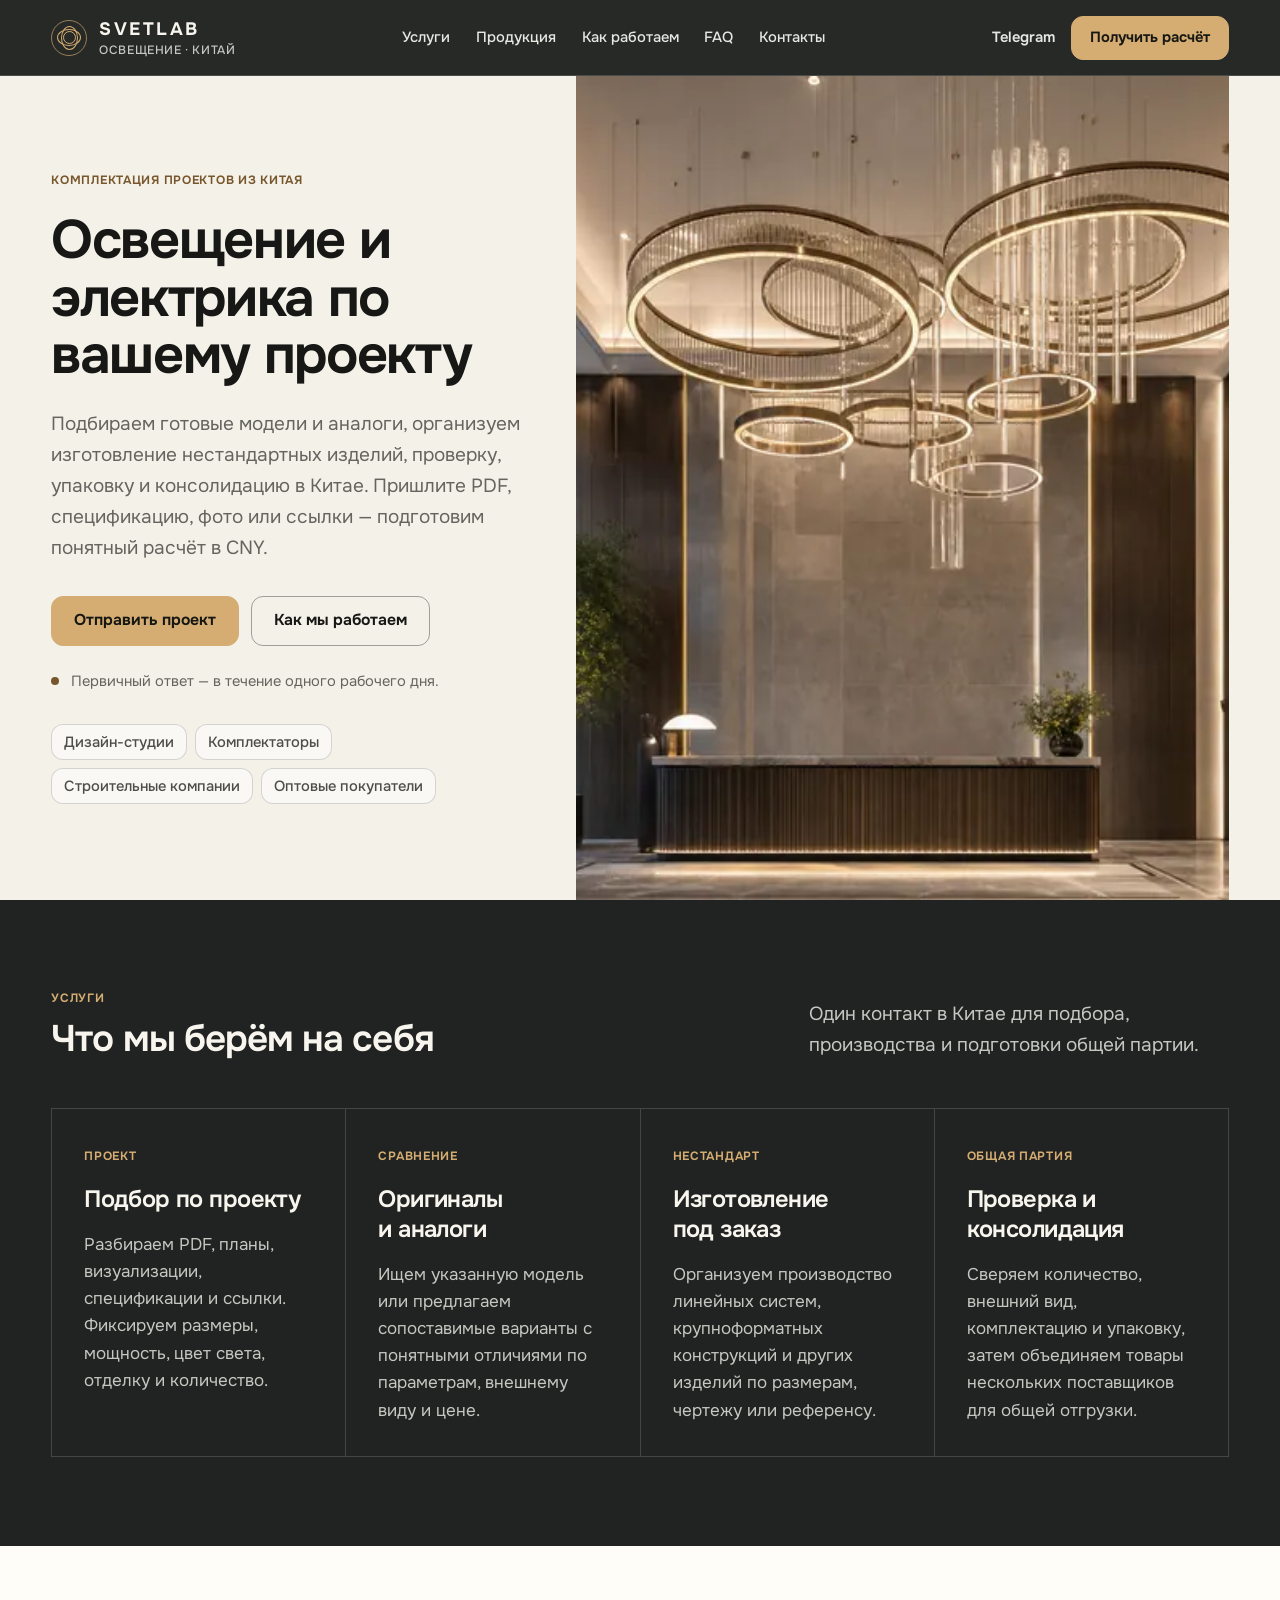
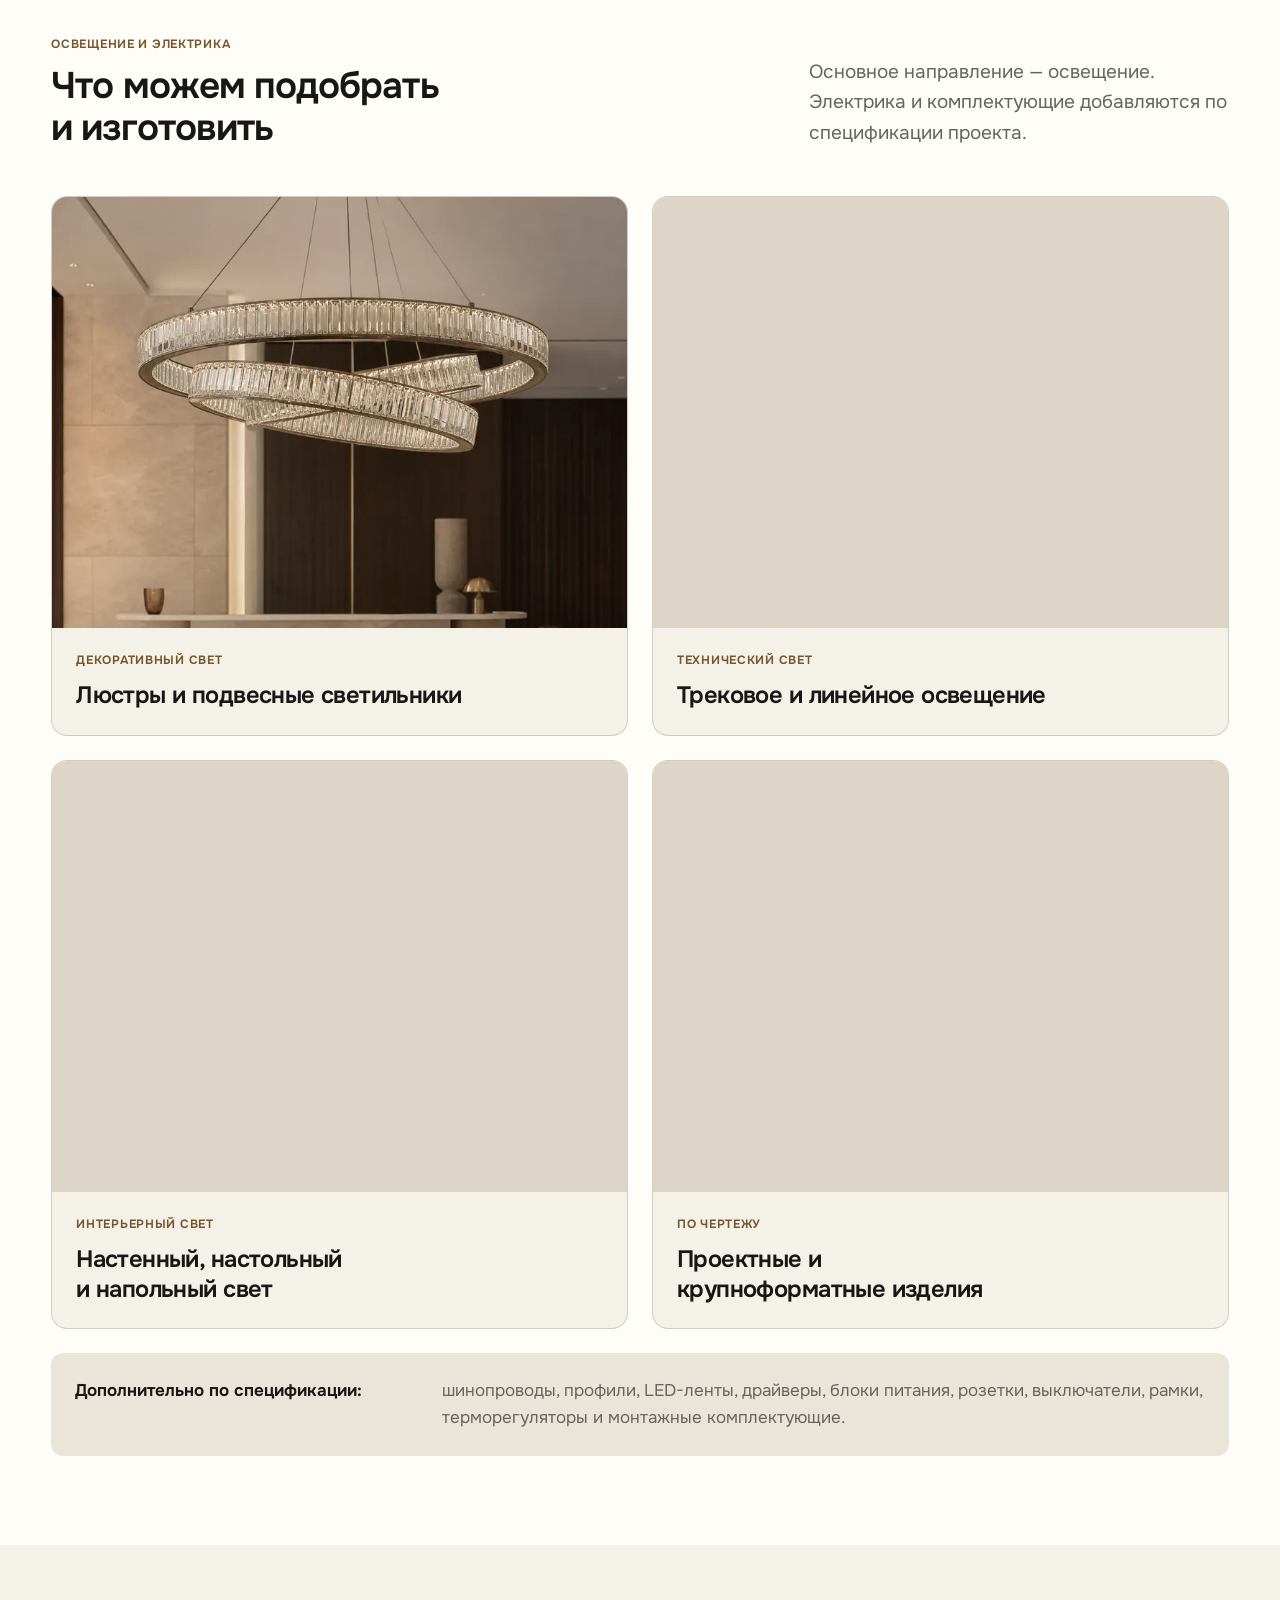
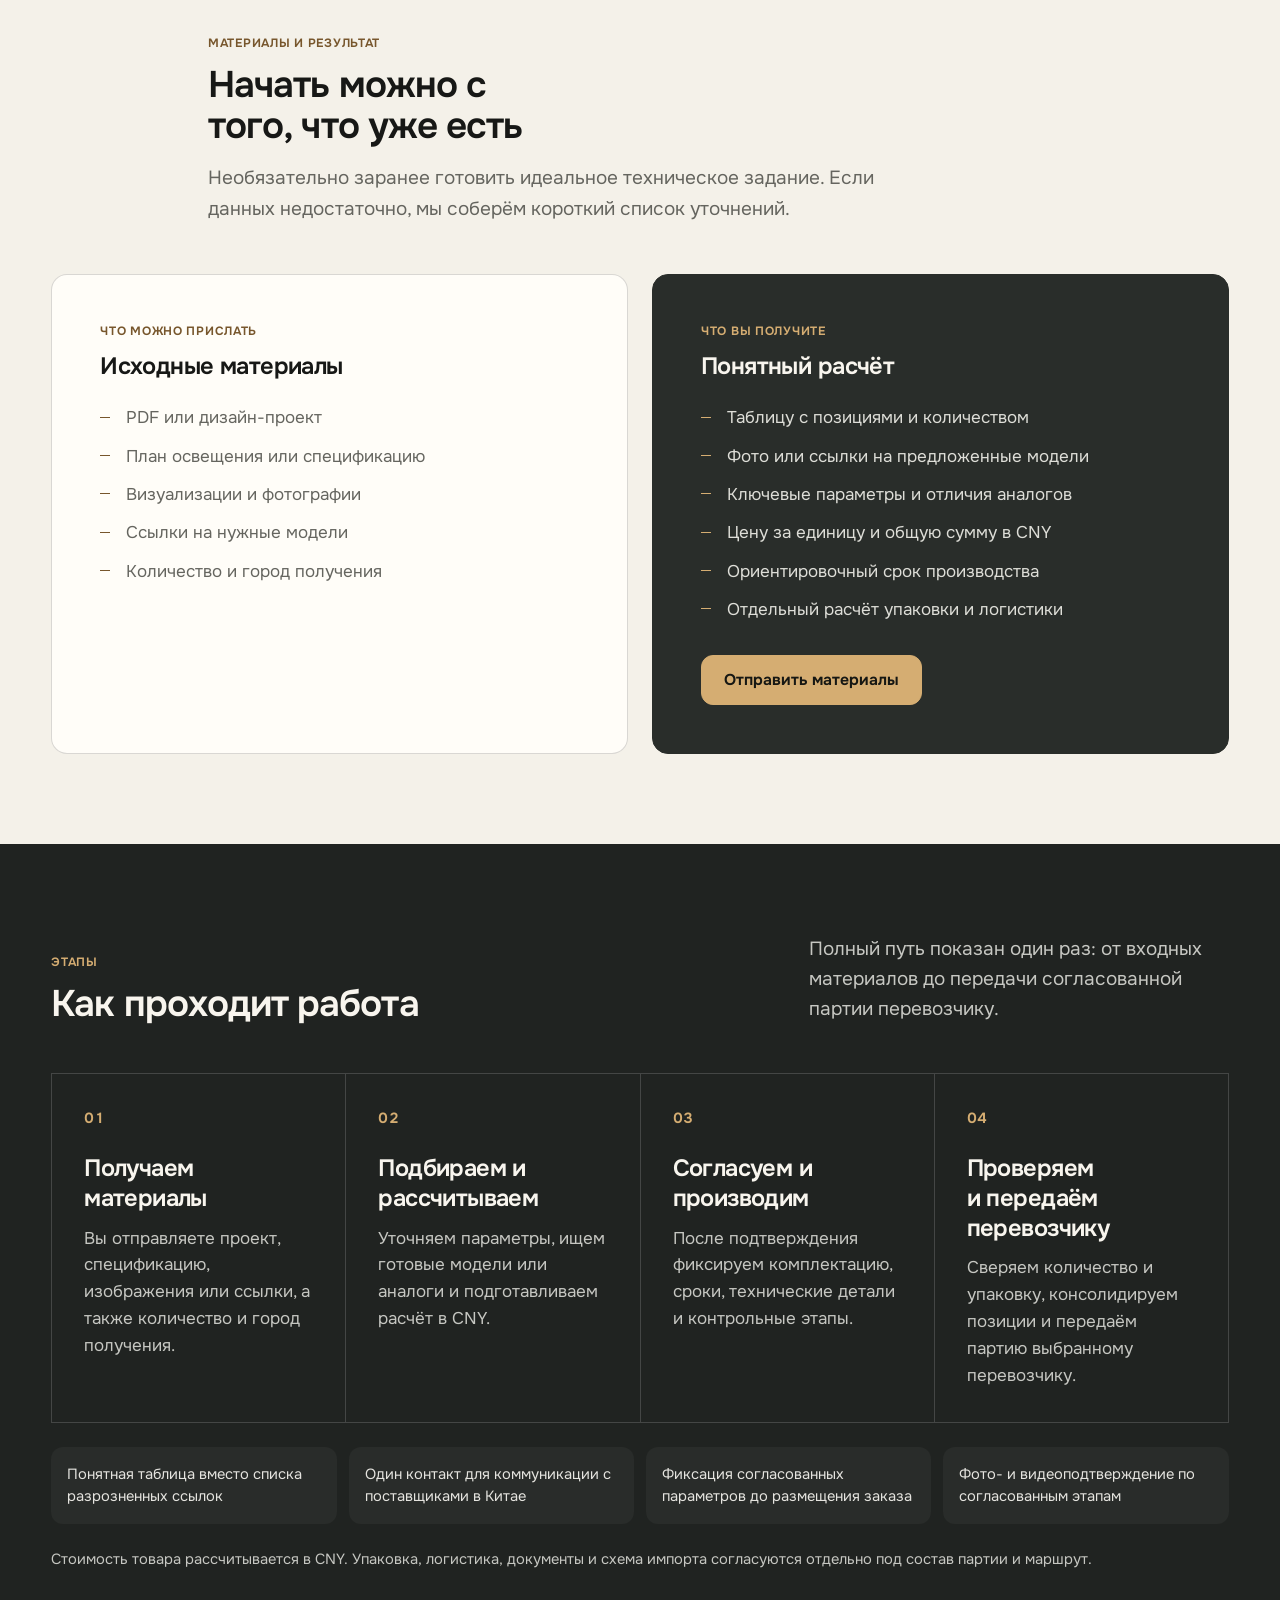
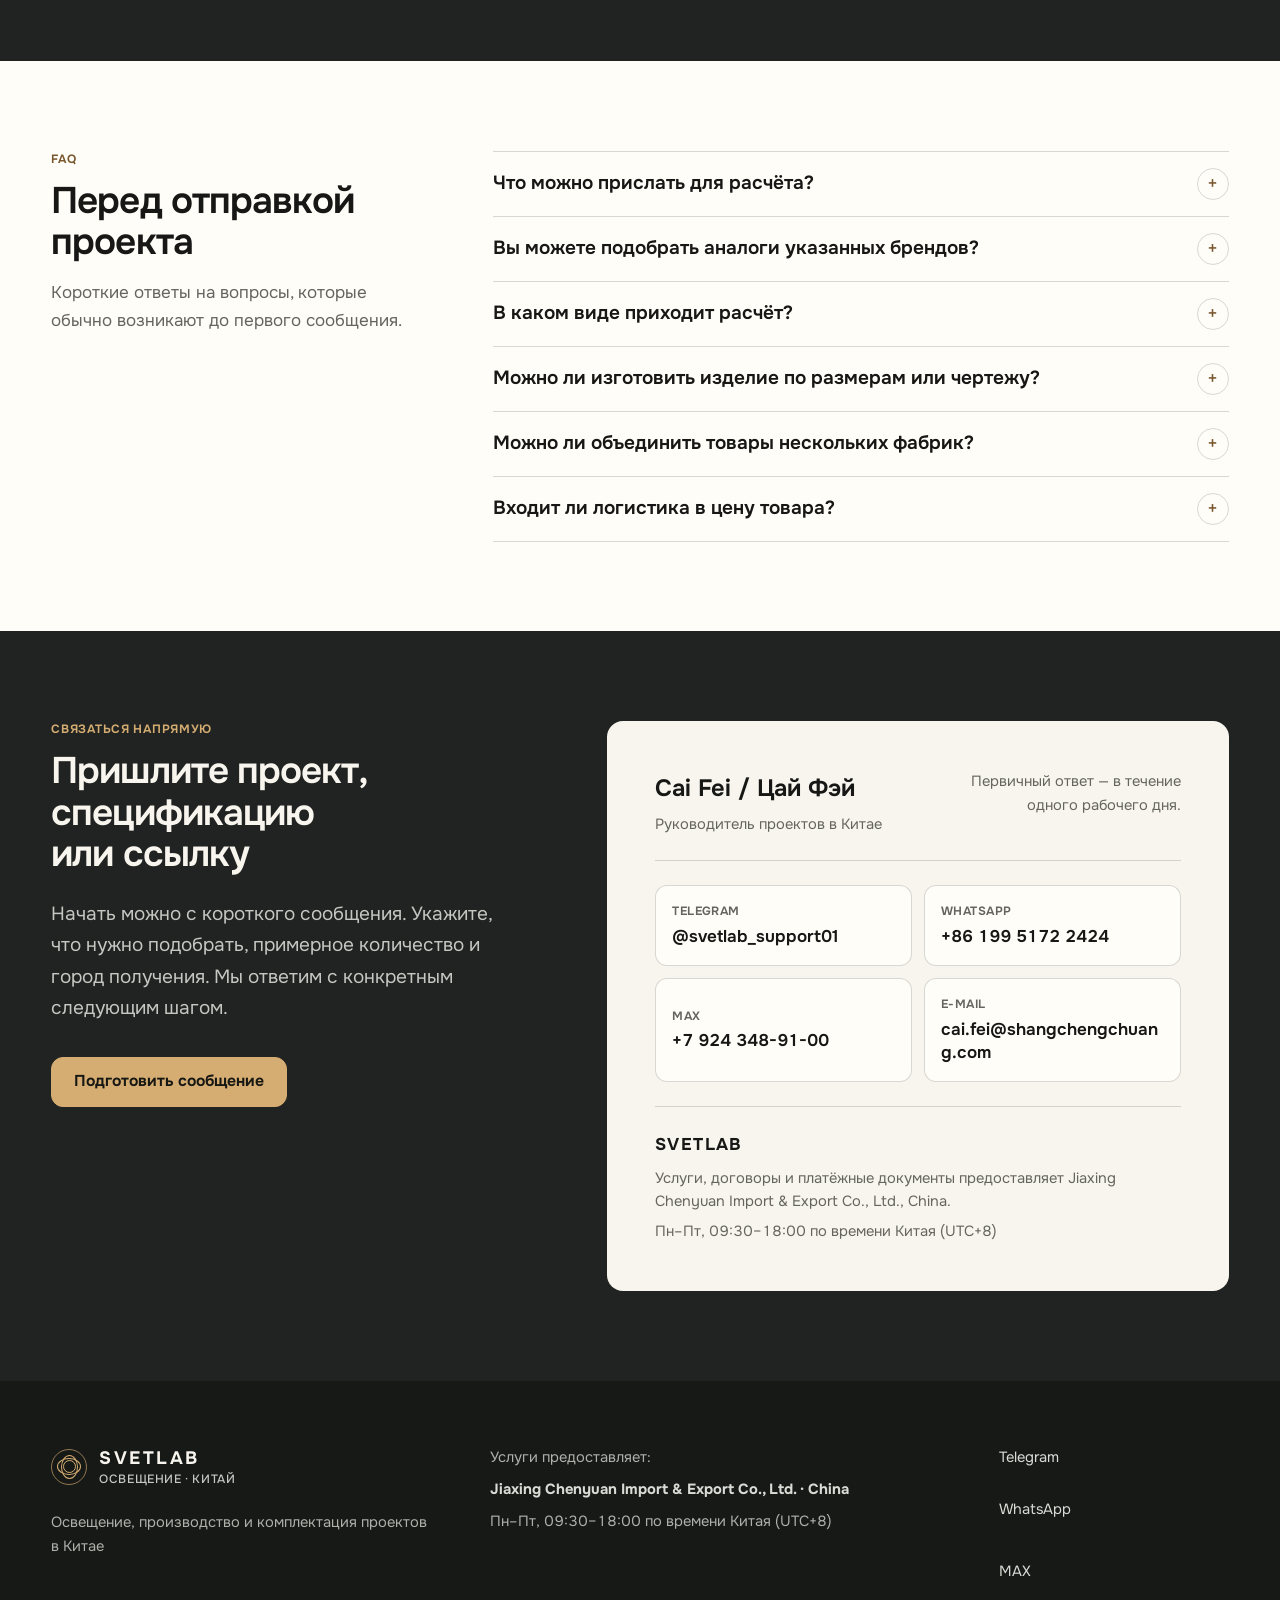
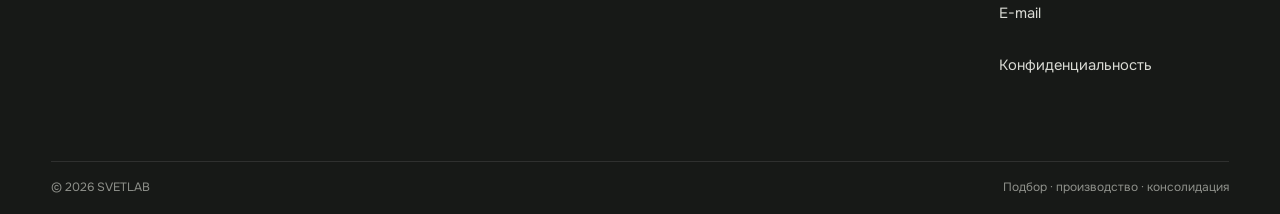
==== commit 54a1ba84: "Fix mobile navigation and taskbook compliance" ====
--- a/index.html
+++ b/index.html
@@ -8,12 +8,13 @@
   <meta name="format-detection" content="telephone=no">
   <meta name="theme-color" content="#202321">
   <meta name="referrer" content="strict-origin-when-cross-origin">
-  <meta http-equiv="Content-Security-Policy" content="default-src 'self'; img-src 'self' data:; style-src 'self'; script-src 'self' 'unsafe-inline'; font-src 'self'; connect-src 'self'; object-src 'none'; base-uri 'self'; form-action 'self' mailto:">
+  <meta http-equiv="Content-Security-Policy" content="default-src 'self'; img-src 'self' data:; style-src 'self'; script-src 'self'; font-src 'self'; connect-src 'self'; object-src 'none'; base-uri 'self'; form-action 'self' mailto:">
   <link rel="canonical" href="https://shangchengchuang.com/">
   <link rel="icon" href="favicon.jpg" type="image/jpeg">
   <link rel="manifest" href="site.webmanifest">
   <link rel="preload" href="assets/fonts/onest-cyrillic-400-700.woff2" as="font" type="font/woff2" crossorigin>
-  <link rel="stylesheet" href="styles.css?v=one-final-20260805">
+  <link rel="preload" href="assets/hero-project-lighting-1200.webp" as="image" type="image/webp" imagesrcset="assets/hero-project-lighting-768.webp 768w, assets/hero-project-lighting-1200.webp 1200w, assets/hero-project-lighting.webp 1535w" imagesizes="(max-width: 960px) 100vw, 58vw" fetchpriority="high">
+  <link rel="stylesheet" href="styles.css?v=taskbook-r2-20260805">
 
   <meta property="og:type" content="website">
   <meta property="og:locale" content="ru_RU">
@@ -76,17 +77,18 @@
       </div>
     </div>
 
-    <div class="mobile-menu" id="mobile-menu" hidden>
-      <nav class="shell" aria-label="Мобильная навигация">
-        <a href="#services">Услуги</a>
-        <a href="#products">Продукция</a>
-        <a href="#process">Как работаем</a>
-        <a href="#faq">FAQ</a>
-        <a href="#contact">Контакты</a>
-        <a class="button button-primary" href="#contact" data-open-modal data-placement="mobile_menu">Получить расчёт</a>
-      </nav>
-    </div>
   </header>
+
+  <div class="mobile-menu" id="mobile-menu" hidden>
+    <nav class="shell" aria-label="Мобильная навигация">
+      <a href="#services">Услуги</a>
+      <a href="#products">Продукция</a>
+      <a href="#process">Как работаем</a>
+      <a href="#faq">FAQ</a>
+      <a href="#contact">Контакты</a>
+      <a class="button button-primary" href="#contact" data-open-modal data-placement="mobile_menu">Получить расчёт</a>
+    </nav>
+  </div>
 
   <main id="main">
     <section class="hero" aria-labelledby="hero-title">
@@ -168,12 +170,12 @@
       <div class="shell faq-layout">
         <div class="faq-heading"><p class="eyebrow dark">FAQ</p><h2 id="faq-title">Перед отправкой проекта</h2><p>Короткие ответы на вопросы, которые обычно возникают до первого сообщения.</p></div>
         <div class="faq-list">
-          <article><h3><button class="faq-button" type="button" aria-expanded="false" aria-controls="faq-1">Что можно прислать для расчёта?<span aria-hidden="true">+</span></button></h3><div class="faq-answer" id="faq-1"><div><p>PDF, план освещения, спецификацию, таблицу, визуализации, фотографии или ссылки. Если информации недостаточно, мы отправим короткий список уточнений.</p></div></div></article>
-          <article><h3><button class="faq-button" type="button" aria-expanded="false" aria-controls="faq-2">Вы можете подобрать аналоги указанных брендов?<span aria-hidden="true">+</span></button></h3><div class="faq-answer" id="faq-2"><div><p>Да. Сначала сверяем внешний вид и ключевые параметры, затем предлагаем точную модель или сопоставимые варианты с указанием отличий.</p></div></div></article>
-          <article><h3><button class="faq-button" type="button" aria-expanded="false" aria-controls="faq-3">В каком виде приходит расчёт?<span aria-hidden="true">+</span></button></h3><div class="faq-answer" id="faq-3"><div><p>В виде таблицы с наименованием, изображением или ссылкой, количеством, основными параметрами, ценой за единицу, суммой в CNY, сроком и примечаниями.</p></div></div></article>
-          <article><h3><button class="faq-button" type="button" aria-expanded="false" aria-controls="faq-4">Можно ли изготовить изделие по размерам или чертежу?<span aria-hidden="true">+</span></button></h3><div class="faq-answer" id="faq-4"><div><p>Да, если конструкцию возможно произвести и согласовать с фабрикой. До запуска фиксируются размеры, материалы, световые параметры, крепление и упаковка.</p></div></div></article>
-          <article><h3><button class="faq-button" type="button" aria-expanded="false" aria-controls="faq-5">Можно ли объединить товары нескольких фабрик?<span aria-hidden="true">+</span></button></h3><div class="faq-answer" id="faq-5"><div><p>Да. Мы сверяем готовность, количество и упаковку, после чего подготавливаем общую партию для передачи перевозчику.</p></div></div></article>
-          <article><h3><button class="faq-button" type="button" aria-expanded="false" aria-controls="faq-6">Входит ли логистика в цену товара?<span aria-hidden="true">+</span></button></h3><div class="faq-answer" id="faq-6"><div><p>Нет. Товар рассчитывается в CNY. Упаковка, логистика, документы и импортная схема согласуются отдельно.</p></div></div></article>
+          <article><h3><button class="faq-button" type="button" aria-expanded="false" aria-controls="faq-1">Что можно прислать для расчёта?<span aria-hidden="true">+</span></button></h3><div class="faq-answer" id="faq-1" aria-hidden="true"><div><p>PDF, план освещения, спецификацию, таблицу, визуализации, фотографии или ссылки. Если информации недостаточно, мы отправим короткий список уточнений.</p></div></div></article>
+          <article><h3><button class="faq-button" type="button" aria-expanded="false" aria-controls="faq-2">Вы можете подобрать аналоги указанных брендов?<span aria-hidden="true">+</span></button></h3><div class="faq-answer" id="faq-2" aria-hidden="true"><div><p>Да. Сначала сверяем внешний вид и ключевые параметры, затем предлагаем точную модель или сопоставимые варианты с указанием отличий.</p></div></div></article>
+          <article><h3><button class="faq-button" type="button" aria-expanded="false" aria-controls="faq-3">В каком виде приходит расчёт?<span aria-hidden="true">+</span></button></h3><div class="faq-answer" id="faq-3" aria-hidden="true"><div><p>В виде таблицы с наименованием, изображением или ссылкой, количеством, основными параметрами, ценой за единицу, суммой в CNY, сроком и примечаниями.</p></div></div></article>
+          <article><h3><button class="faq-button" type="button" aria-expanded="false" aria-controls="faq-4">Можно ли изготовить изделие по размерам или чертежу?<span aria-hidden="true">+</span></button></h3><div class="faq-answer" id="faq-4" aria-hidden="true"><div><p>Да, если конструкцию возможно произвести и согласовать с фабрикой. До запуска фиксируются размеры, материалы, световые параметры, крепление и упаковка.</p></div></div></article>
+          <article><h3><button class="faq-button" type="button" aria-expanded="false" aria-controls="faq-5">Можно ли объединить товары нескольких фабрик?<span aria-hidden="true">+</span></button></h3><div class="faq-answer" id="faq-5" aria-hidden="true"><div><p>Да. Мы сверяем готовность, количество и упаковку, после чего подготавливаем общую партию для передачи перевозчику.</p></div></div></article>
+          <article><h3><button class="faq-button" type="button" aria-expanded="false" aria-controls="faq-6">Входит ли логистика в цену товара?<span aria-hidden="true">+</span></button></h3><div class="faq-answer" id="faq-6" aria-hidden="true"><div><p>Нет. Товар рассчитывается в CNY. Упаковка, логистика, документы и импортная схема согласуются отдельно.</p></div></div></article>
         </div>
       </div>
     </section>
@@ -199,7 +201,7 @@
     <div class="shell footer-main">
       <div><a class="brand brand-footer" href="#top"><span class="brand-mark" aria-hidden="true"><i></i></span><span class="brand-copy"><strong>SVETLAB</strong><small>ОСВЕЩЕНИЕ · КИТАЙ</small></span></a><p>Освещение, производство и комплектация проектов в Китае</p></div>
       <div><p>Услуги предоставляет:</p><strong>Jiaxing Chenyuan Import &amp; Export Co., Ltd. · China</strong><p class="business-hours">Пн–Пт, 09:30–18:00 по времени Китая (UTC+8)</p></div>
-      <nav aria-label="Контакты и правовая информация"><a href="https://t.me/svetlab_support01" target="_blank" rel="noopener noreferrer">Telegram</a><a href="https://wa.me/8619951722424" target="_blank" rel="noopener noreferrer">WhatsApp</a><button type="button" data-channel="max" data-placement="footer">MAX</button><a href="mailto:cai.fei@shangchengchuang.com">E-mail</a><a href="privacy/">Конфиденциальность</a></nav>
+      <nav aria-label="Контакты и правовая информация"><a href="https://t.me/svetlab_support01" target="_blank" rel="noopener noreferrer" data-channel="telegram" data-placement="footer">Telegram</a><a href="https://wa.me/8619951722424" target="_blank" rel="noopener noreferrer" data-channel="whatsapp" data-placement="footer">WhatsApp</a><button type="button" data-channel="max" data-placement="footer">MAX</button><a href="mailto:cai.fei@shangchengchuang.com" data-channel="email" data-placement="footer">E-mail</a><a href="privacy/">Конфиденциальность</a></nav>
     </div>
     <div class="shell footer-bottom"><span>© <span id="year">2026</span> SVETLAB</span><span>Подбор · производство · консолидация</span></div>
   </footer>
@@ -235,7 +237,7 @@
 
   <div class="toast" id="toast" role="status" aria-live="polite" hidden></div>
 
-  <script src="config.js?v=one-final-20260805" defer></script>
-  <script src="script.js?v=one-final-20260805" defer></script>
+  <script src="config.js?v=taskbook-r2-20260805" defer></script>
+  <script src="script.js?v=taskbook-r2-20260805" defer></script>
 </body>
 </html>
--- a/styles.css
+++ b/styles.css
@@ -252,6 +252,18 @@
   transform: translateY(-0.125rem);
 }
 
+.button:active {
+  transform: translateY(0);
+}
+
+.button[aria-disabled="true"],
+button.button:disabled {
+  opacity: 0.55;
+  cursor: not-allowed;
+  pointer-events: none;
+  transform: none;
+}
+
 .button-primary {
   color: #161713;
   background: var(--color-accent);
@@ -428,6 +440,7 @@
   z-index: 99;
   inset: var(--header-h) 0 0;
   overflow-y: auto;
+  color: var(--color-light);
   background: rgba(32, 35, 33, 0.99);
 }
 
@@ -897,7 +910,7 @@
   line-height: 1.65;
 }
 
-.faq-button[aria-expanded="true"] + .faq-answer {
+.faq-answer[aria-hidden="false"] {
   grid-template-rows: 1fr;
 }
 
@@ -1204,6 +1217,13 @@
   background: #fff;
   border-color: rgba(119, 86, 44, 0.55);
   transform: translateY(-0.125rem);
+}
+
+.channel-list a:active,
+.channel-list button:active,
+.modal-channels a:active,
+.modal-channels button:active {
+  transform: translateY(0);
 }
 
 .modal-channels span {
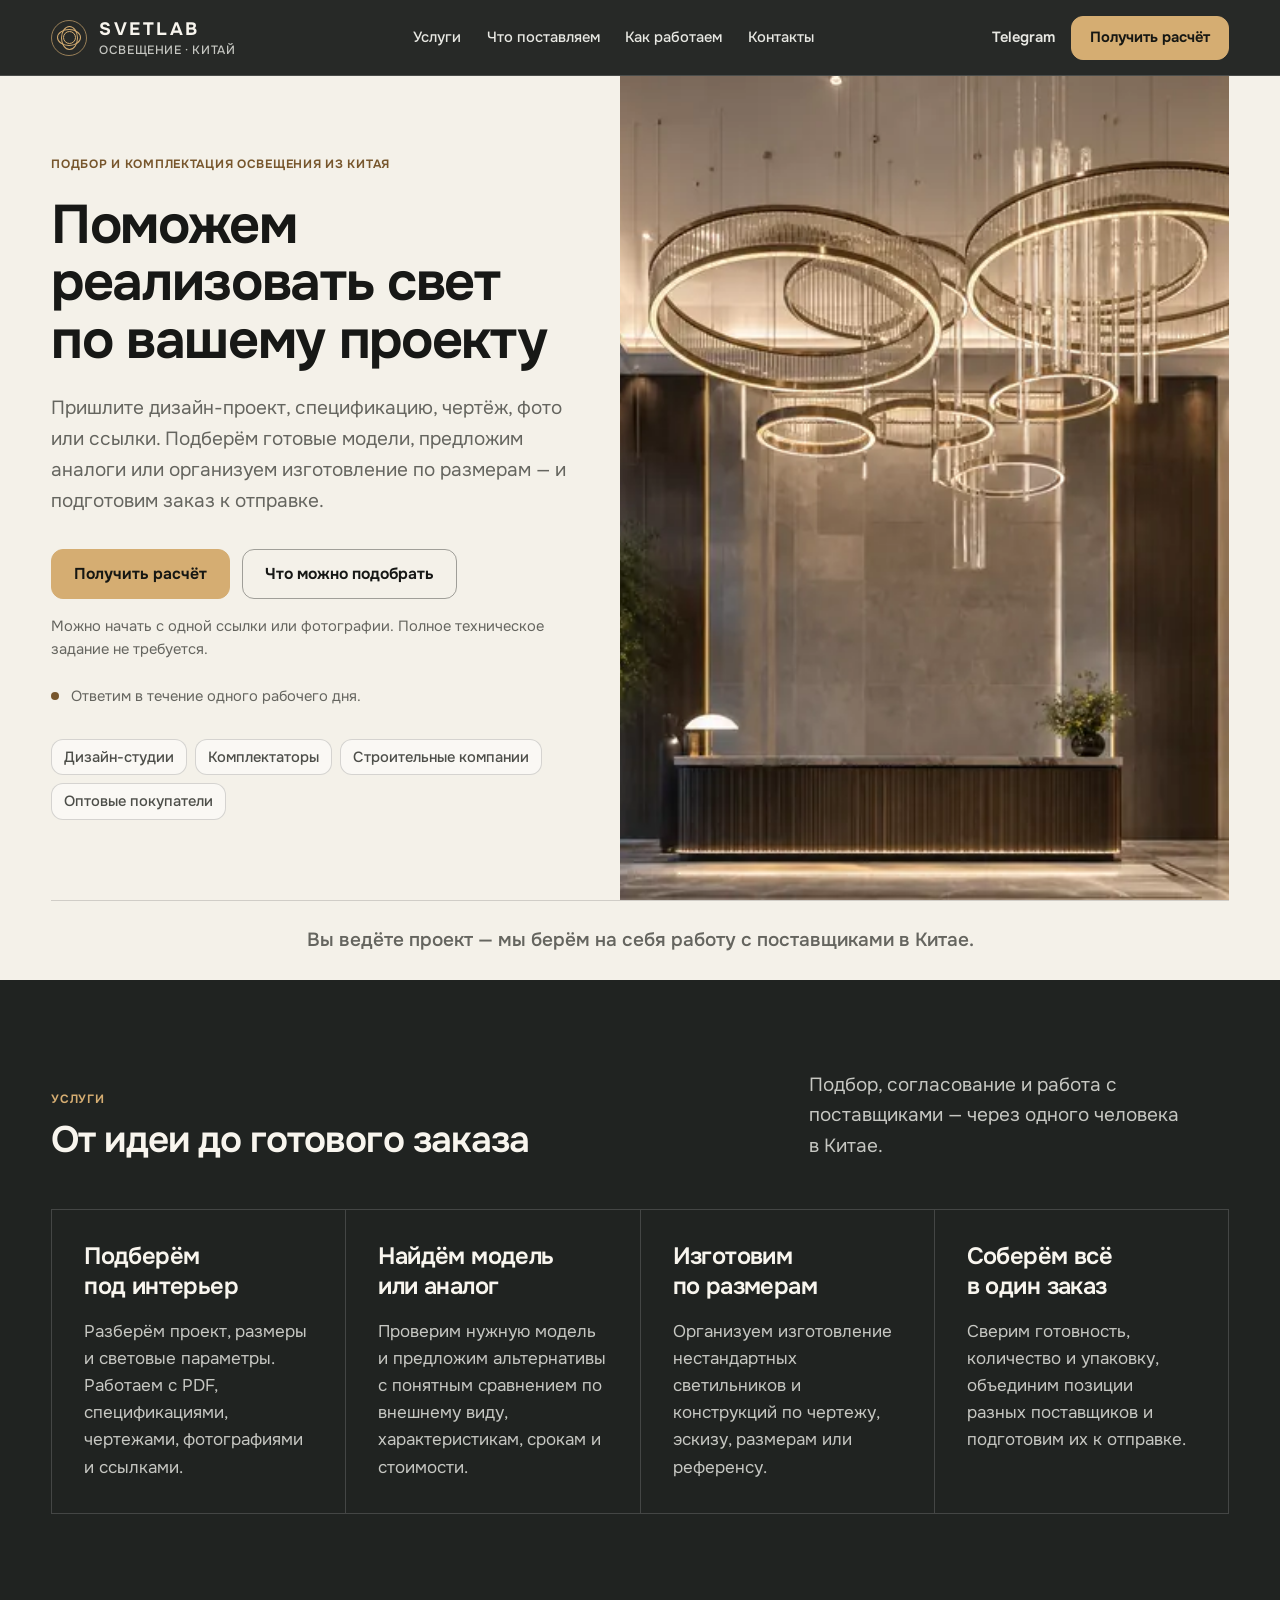
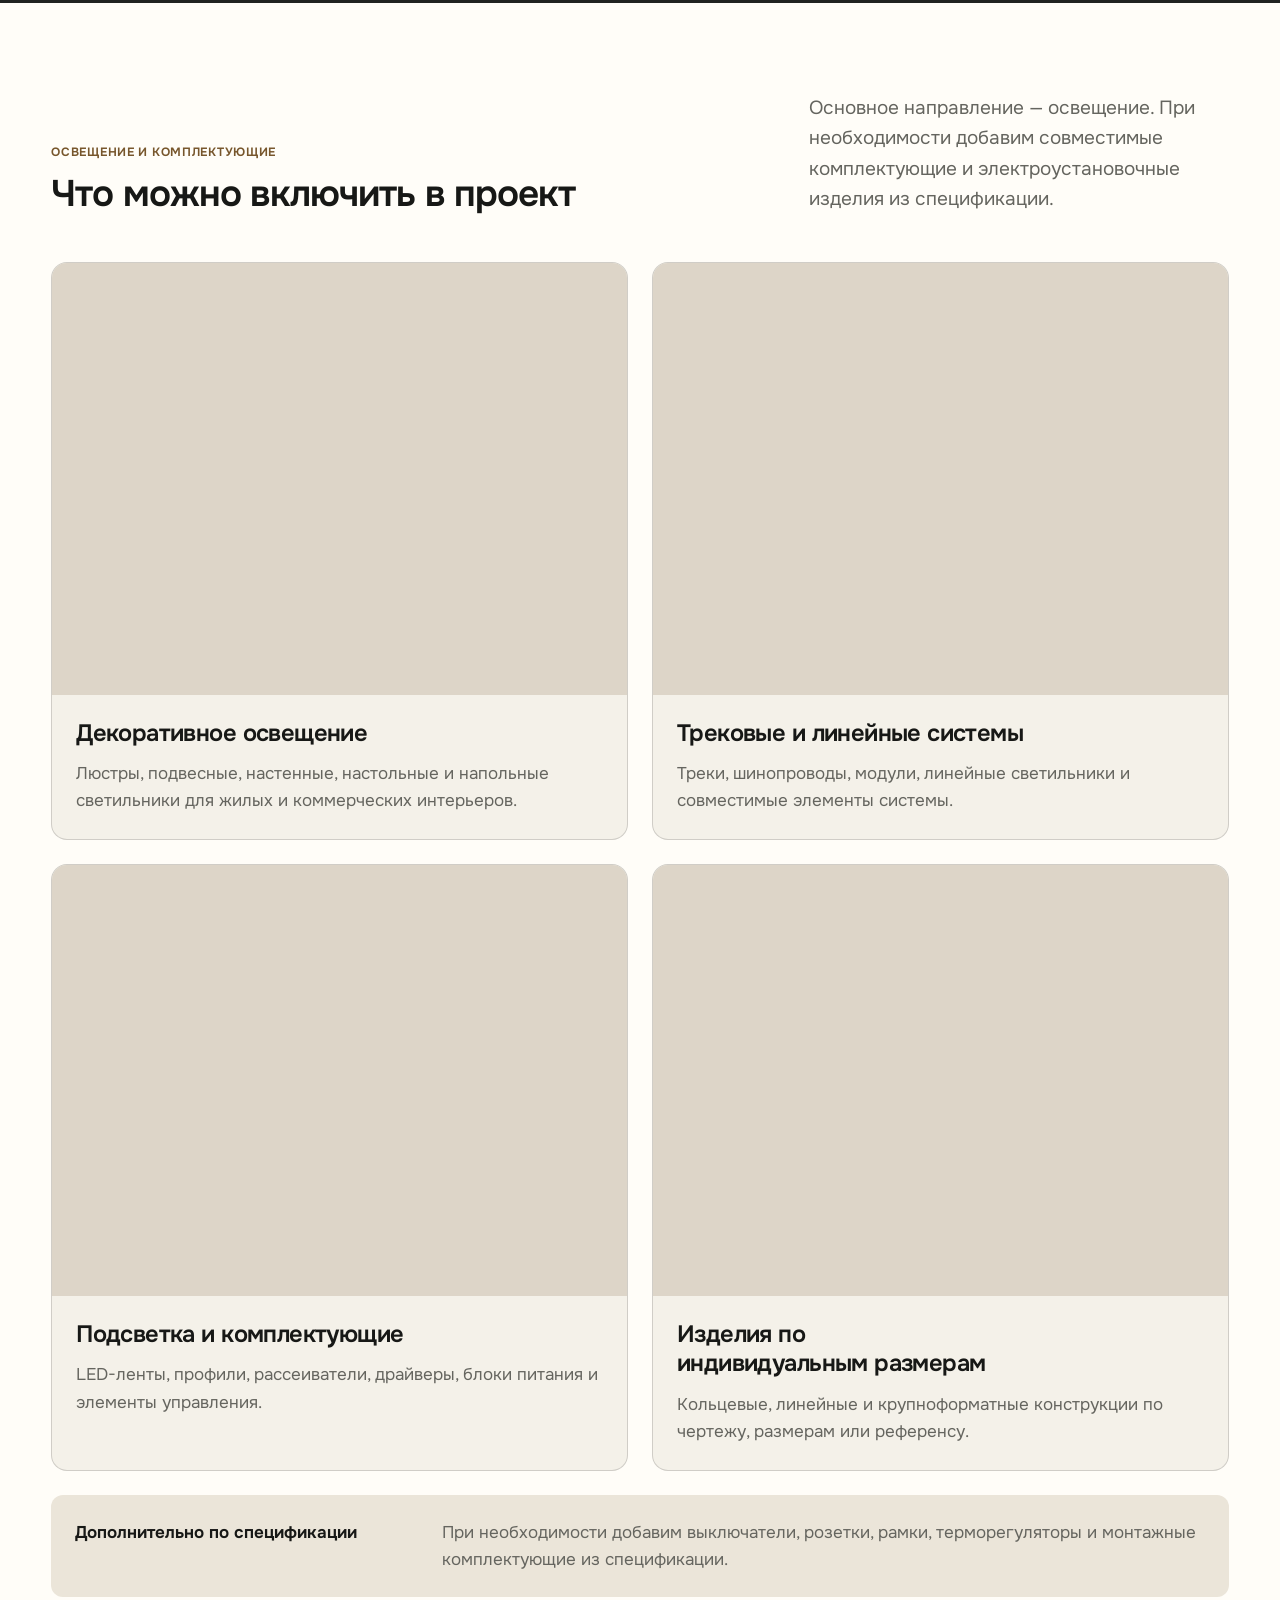
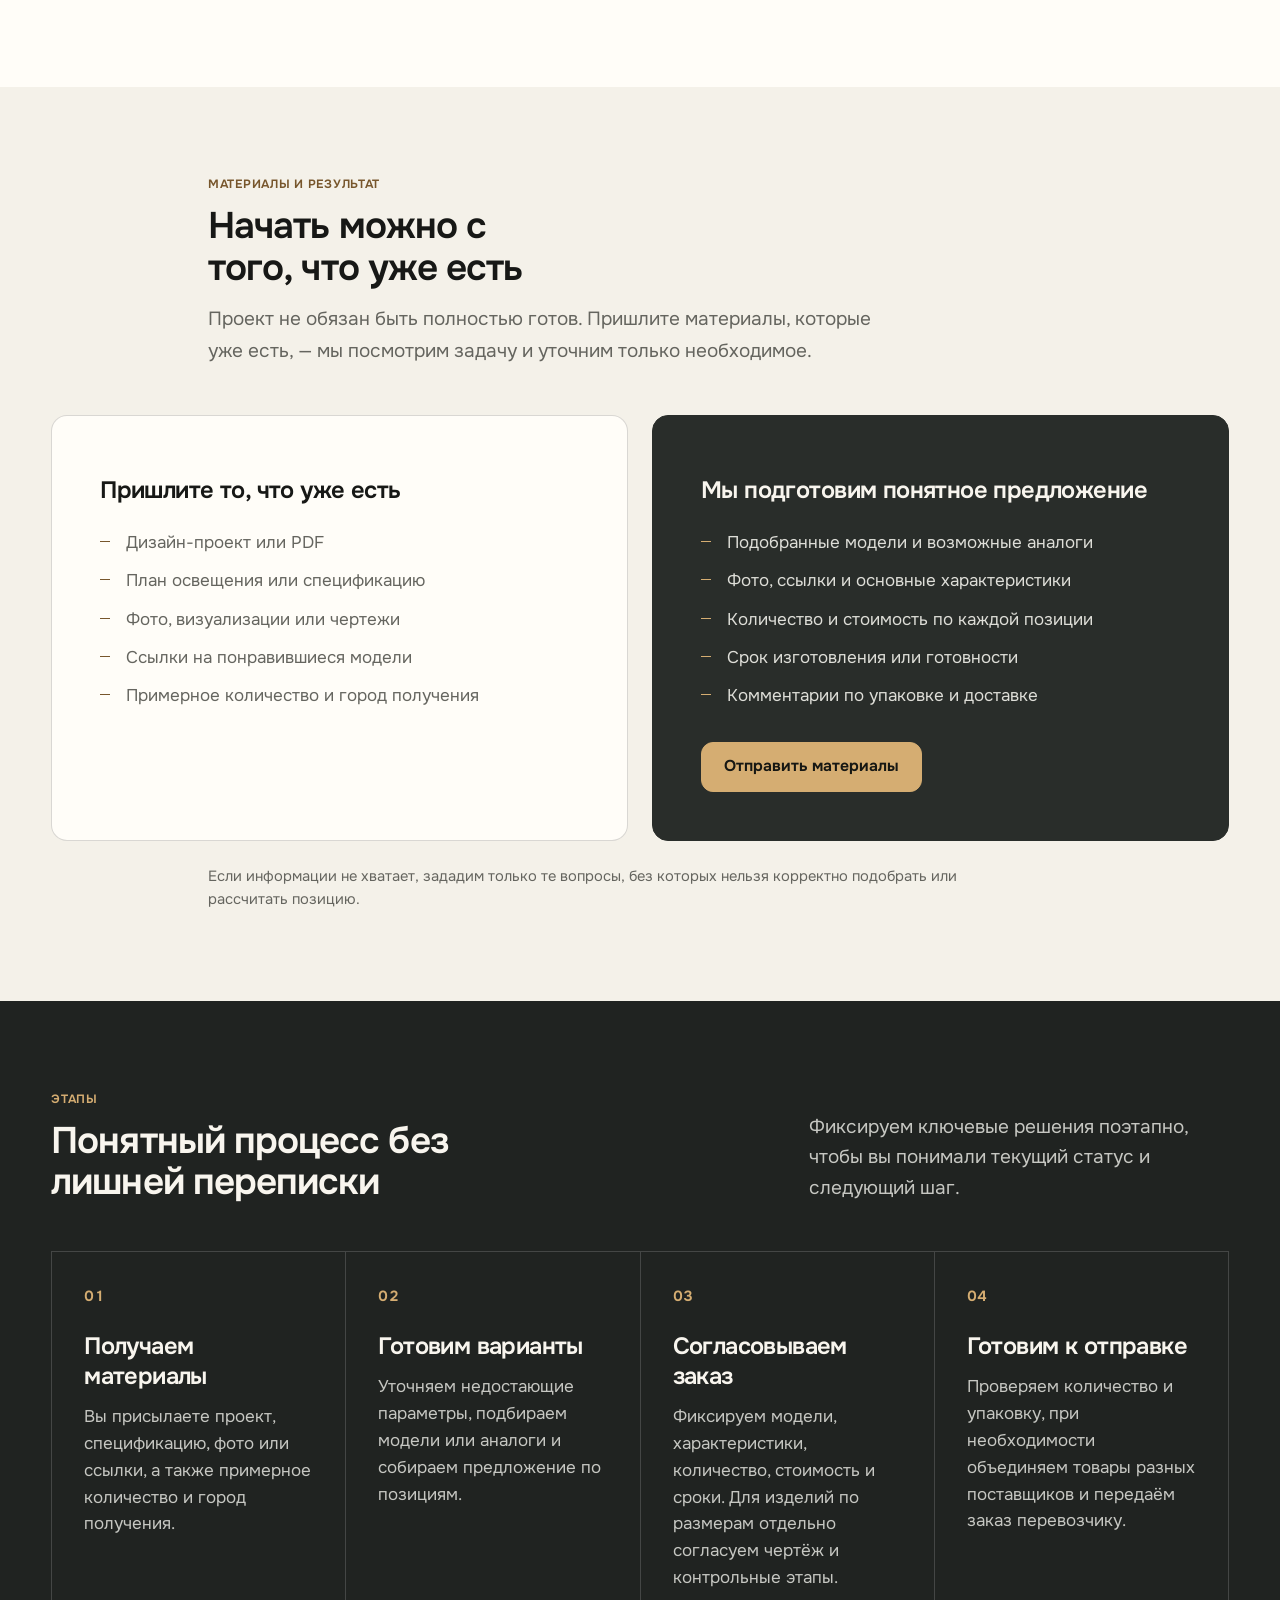
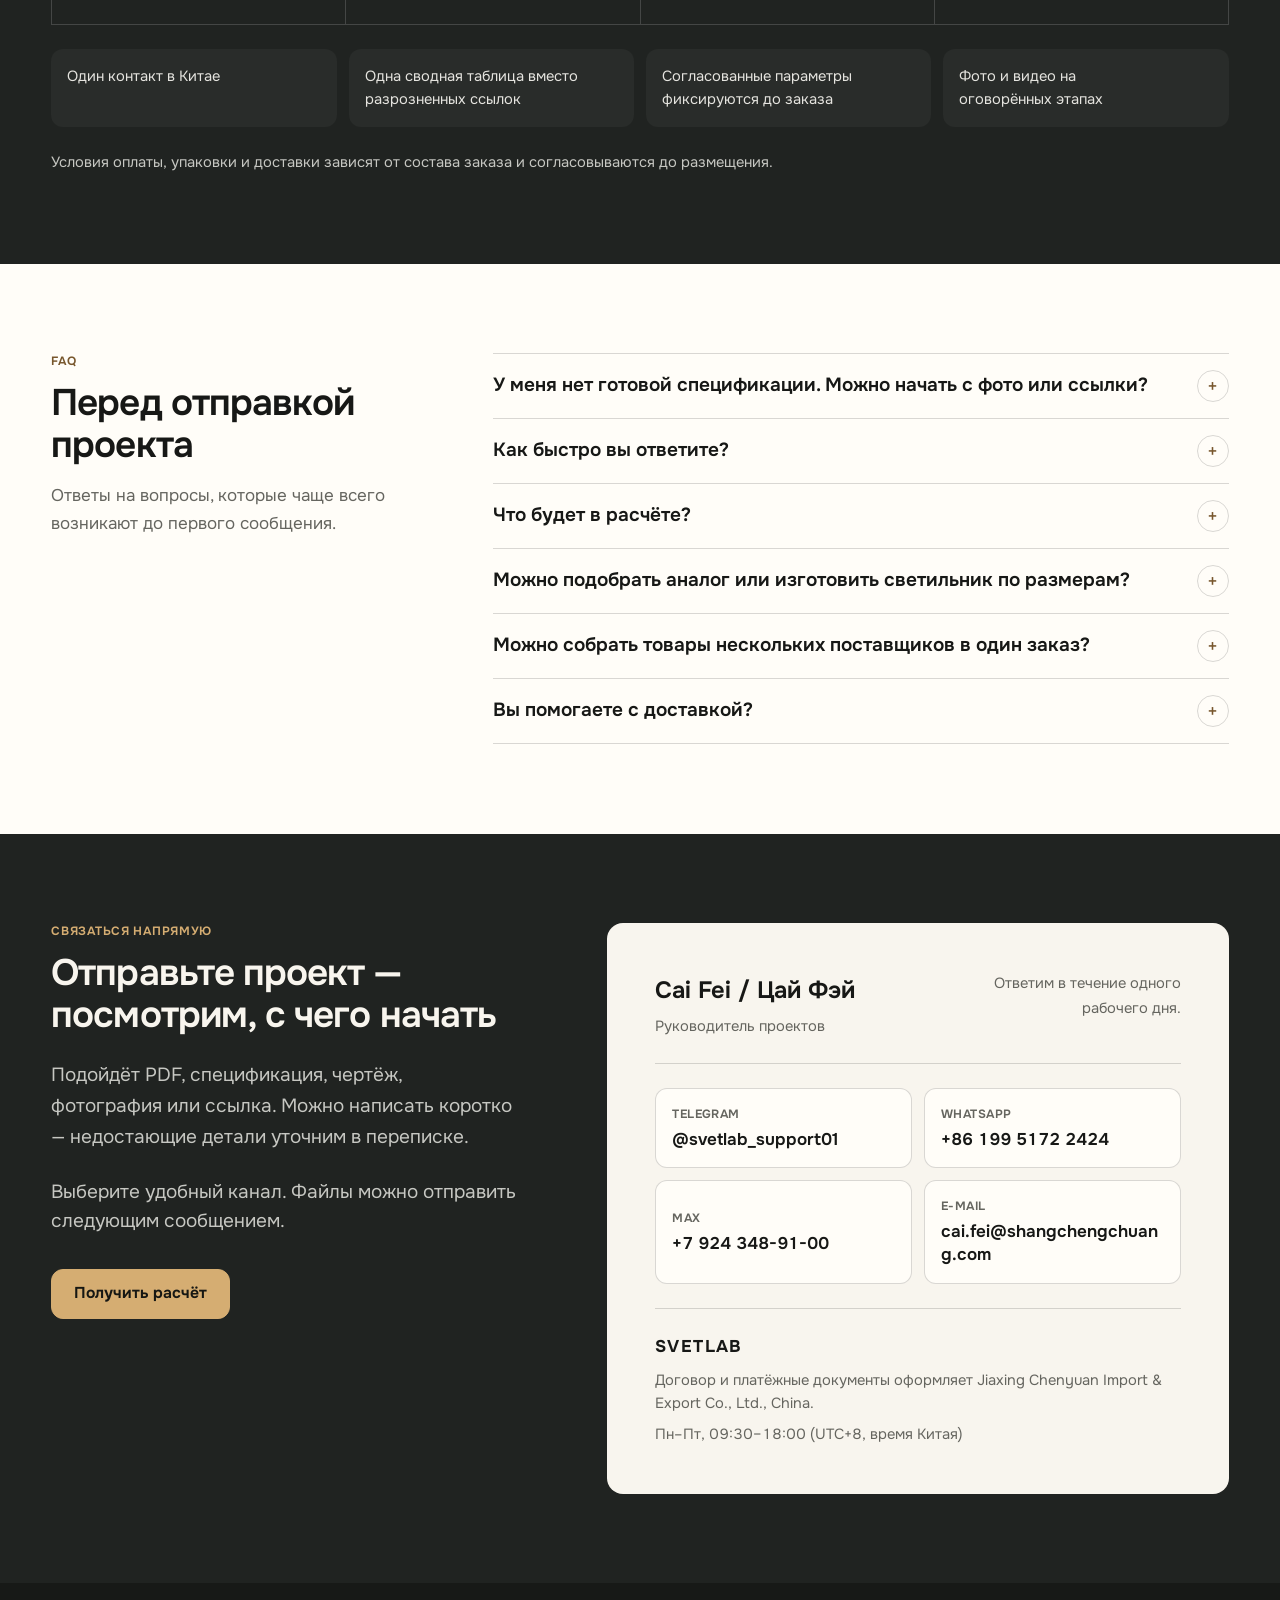
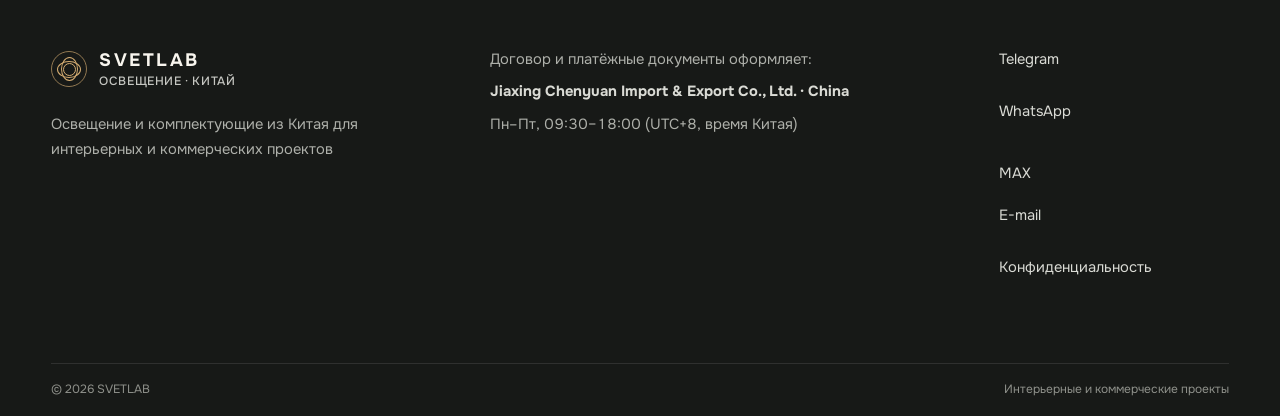
==== commit 1b0d5e8b: "Rewrite Russian site copy from final taskbook" ====
--- a/index.html
+++ b/index.html
@@ -3,8 +3,8 @@
 <head>
   <meta charset="utf-8">
   <meta name="viewport" content="width=device-width, initial-scale=1, viewport-fit=cover">
-  <title>SVETLAB — освещение и комплектация проектов из Китая</title>
-  <meta name="description" content="Подбор светильников и аналогов, изготовление нестандартных изделий, электрика, проверка, упаковка и консолидация в Китае. Расчёт в CNY по PDF, спецификации, фото или ссылкам.">
+  <title>Освещение из Китая для интерьерных проектов — SVETLAB</title>
+  <meta name="description" content="Подбор светильников по проекту, спецификации, фото или ссылкам. Аналоги, изготовление по размерам, комплектующие и подготовка заказа к отправке.">
   <meta name="format-detection" content="telephone=no">
   <meta name="theme-color" content="#202321">
   <meta name="referrer" content="strict-origin-when-cross-origin">
@@ -13,21 +13,21 @@
   <link rel="icon" href="favicon.jpg" type="image/jpeg">
   <link rel="manifest" href="site.webmanifest">
   <link rel="preload" href="assets/fonts/onest-cyrillic-400-700.woff2" as="font" type="font/woff2" crossorigin>
-  <link rel="preload" href="assets/hero-project-lighting-1200.webp" as="image" type="image/webp" imagesrcset="assets/hero-project-lighting-768.webp 768w, assets/hero-project-lighting-1200.webp 1200w, assets/hero-project-lighting.webp 1535w" imagesizes="(max-width: 960px) 100vw, 58vw" fetchpriority="high">
-  <link rel="stylesheet" href="styles.css?v=taskbook-r2-20260805">
+  <link rel="preload" href="assets/hero-project-lighting-1200.webp" as="image" type="image/webp" imagesrcset="assets/hero-project-lighting-768.webp 768w, assets/hero-project-lighting-1200.webp 1200w, assets/hero-project-lighting.webp 1535w" imagesizes="(max-width: 1088px) 100vw, 52vw" fetchpriority="high">
+  <link rel="stylesheet" href="styles.css?v=taskbook-final4-20260805">
 
   <meta property="og:type" content="website">
   <meta property="og:locale" content="ru_RU">
-  <meta property="og:title" content="SVETLAB — комплектация освещения из Китая">
-  <meta property="og:description" content="Подбор, производство, проверка и консолидация освещения и комплектующих по вашему проекту.">
+  <meta property="og:title" content="SVETLAB — поможем реализовать свет по вашему проекту">
+  <meta property="og:description" content="Готовые модели, аналоги и изготовление по размерам. От проекта до подготовленного к отправке заказа.">
   <meta property="og:url" content="https://shangchengchuang.com/">
   <meta property="og:image" content="https://shangchengchuang.com/og-svetlab.jpg">
   <meta property="og:image:width" content="1200">
   <meta property="og:image:height" content="630">
-  <meta property="og:image:alt" content="Проектное освещение для комплектации интерьера">
+  <meta property="og:image:alt" content="Освещение из Китая для интерьерных проектов">
   <meta name="twitter:card" content="summary_large_image">
-  <meta name="twitter:title" content="SVETLAB — комплектация освещения из Китая">
-  <meta name="twitter:description" content="Подбор, производство, проверка и консолидация освещения и комплектующих по вашему проекту.">
+  <meta name="twitter:title" content="SVETLAB — поможем реализовать свет по вашему проекту">
+  <meta name="twitter:description" content="Готовые модели, аналоги и изготовление по размерам. От проекта до подготовленного к отправке заказа.">
   <meta name="twitter:image" content="https://shangchengchuang.com/og-svetlab.jpg">
 
   <script type="application/ld+json">
@@ -64,9 +64,8 @@
 
       <nav class="desktop-nav" aria-label="Основная навигация">
         <a href="#services">Услуги</a>
-        <a href="#products">Продукция</a>
+        <a href="#products">Что поставляем</a>
         <a href="#process">Как работаем</a>
-        <a href="#faq">FAQ</a>
         <a href="#contact">Контакты</a>
       </nav>
 
@@ -82,9 +81,8 @@
   <div class="mobile-menu" id="mobile-menu" hidden>
     <nav class="shell" aria-label="Мобильная навигация">
       <a href="#services">Услуги</a>
-      <a href="#products">Продукция</a>
+      <a href="#products">Что поставляем</a>
       <a href="#process">Как работаем</a>
-      <a href="#faq">FAQ</a>
       <a href="#contact">Контакты</a>
       <a class="button button-primary" href="#contact" data-open-modal data-placement="mobile_menu">Получить расчёт</a>
     </nav>
@@ -94,14 +92,15 @@
     <section class="hero" aria-labelledby="hero-title">
       <div class="shell hero-grid">
         <div class="hero-copy">
-          <p class="eyebrow">Комплектация проектов из Китая</p>
-          <h1 id="hero-title">Освещение и электрика по вашему проекту</h1>
-          <p class="hero-lead">Подбираем готовые модели и аналоги, организуем изготовление нестандартных изделий, проверку, упаковку и консолидацию в Китае. Пришлите PDF, спецификацию, фото или ссылки — подготовим понятный расчёт в CNY.</p>
+          <p class="eyebrow">Подбор и комплектация освещения из Китая</p>
+          <h1 id="hero-title">Поможем реализовать свет по вашему проекту</h1>
+          <p class="hero-lead">Пришлите дизайн-проект, спецификацию, чертёж, фото или ссылки. Подберём готовые модели, предложим аналоги или организуем изготовление по размерам — и подготовим заказ к отправке.</p>
           <div class="hero-actions">
-            <a class="button button-primary" href="#contact" data-open-modal data-placement="hero">Отправить проект</a>
-            <a class="button button-secondary" href="#process">Как мы работаем</a>
-          </div>
-          <p class="response-note"><span aria-hidden="true"></span>Первичный ответ — в течение одного рабочего дня.</p>
+            <a class="button button-primary" href="#contact" data-open-modal data-placement="hero">Получить расчёт</a>
+            <a class="button button-secondary" href="#products">Что можно подобрать</a>
+          </div>
+          <p class="hero-reassurance">Можно начать с одной ссылки или фотографии. Полное техническое задание не требуется.</p>
+          <p class="response-note"><span aria-hidden="true"></span>Ответим в течение одного рабочего дня.</p>
           <div class="audience-tags" role="group" aria-label="Для кого подходит услуга">
             <span>Дизайн-студии</span><span>Комплектаторы</span><span>Строительные компании</span><span>Оптовые покупатели</span>
           </div>
@@ -109,89 +108,92 @@
 
         <figure class="hero-visual">
           <picture>
-            <source srcset="assets/hero-project-lighting-768.webp 768w, assets/hero-project-lighting-1200.webp 1200w, assets/hero-project-lighting.webp 1535w" sizes="(max-width: 960px) 100vw, 58vw" type="image/webp">
+            <source srcset="assets/hero-project-lighting-768.webp 768w, assets/hero-project-lighting-1200.webp 1200w, assets/hero-project-lighting.webp 1535w" sizes="(max-width: 1088px) 100vw, 52vw" type="image/webp">
             <img src="assets/hero-project-lighting-1200.webp" alt="Кольцевые светильники в современном общественном интерьере" width="1535" height="1024" fetchpriority="high" decoding="async">
           </picture>
         </figure>
       </div>
     </section>
 
+    <p class="shell hero-transition">Вы ведёте проект — мы берём на себя работу с поставщиками в Китае.</p>
+
     <section class="section services section-dark" id="services" aria-labelledby="services-title">
       <div class="shell section-heading section-heading-light">
-        <div><p class="eyebrow">Услуги</p><h2 id="services-title">Что мы берём на себя</h2></div>
-        <p>Один контакт в Китае для подбора, производства и подготовки общей партии.</p>
+        <div><p class="eyebrow">Услуги</p><h2 id="services-title">От идеи до готового заказа</h2></div>
+        <p>Подбор, согласование и работа с поставщиками — через одного человека в Китае.</p>
       </div>
       <div class="shell service-grid">
-        <article><span class="card-kicker">Проект</span><h3>Подбор по проекту</h3><p>Разбираем PDF, планы, визуализации, спецификации и ссылки. Фиксируем размеры, мощность, цвет света, отделку и количество.</p></article>
-        <article><span class="card-kicker">Сравнение</span><h3>Оригиналы и аналоги</h3><p>Ищем указанную модель или предлагаем сопоставимые варианты с понятными отличиями по параметрам, внешнему виду и цене.</p></article>
-        <article><span class="card-kicker">Нестандарт</span><h3>Изготовление под заказ</h3><p>Организуем производство линейных систем, крупноформатных конструкций и других изделий по размерам, чертежу или референсу.</p></article>
-        <article><span class="card-kicker">Общая партия</span><h3>Проверка и консолидация</h3><p>Сверяем количество, внешний вид, комплектацию и упаковку, затем объединяем товары нескольких поставщиков для общей отгрузки.</p></article>
+        <article><h3>Подберём под интерьер</h3><p>Разберём проект, размеры и световые параметры. Работаем с PDF, спецификациями, чертежами, фотографиями и ссылками.</p></article>
+        <article><h3>Найдём модель или аналог</h3><p>Проверим нужную модель и предложим альтернативы с понятным сравнением по внешнему виду, характеристикам, срокам и стоимости.</p></article>
+        <article><h3>Изготовим по размерам</h3><p>Организуем изготовление нестандартных светильников и конструкций по чертежу, эскизу, размерам или референсу.</p></article>
+        <article><h3>Соберём всё в один заказ</h3><p>Сверим готовность, количество и упаковку, объединим позиции разных поставщиков и подготовим их к отправке.</p></article>
       </div>
     </section>
 
     <section class="section products" id="products" aria-labelledby="products-title">
       <div class="shell section-heading">
-        <div><p class="eyebrow dark">Освещение и электрика</p><h2 id="products-title">Что можем подобрать и изготовить</h2></div>
-        <p>Основное направление — освещение. Электрика и комплектующие добавляются по спецификации проекта.</p>
+        <div><p class="eyebrow dark">Освещение и комплектующие</p><h2 id="products-title">Что можно включить в проект</h2></div>
+        <p>Основное направление — освещение. При необходимости добавим совместимые комплектующие и электроустановочные изделия из спецификации.</p>
       </div>
       <div class="shell product-grid">
-        <article class="product-card"><picture><source srcset="assets/category-decorative-520.webp 520w, assets/category-decorative-800.webp 800w, assets/category-decorative.webp 1254w" sizes="(max-width: 720px) 100vw, 50vw" type="image/webp"><img src="assets/category-decorative-800.webp" alt="Люстры и подвесные светильники для интерьерного проекта" width="1254" height="1254" loading="lazy" decoding="async"></picture><div><p class="card-kicker">Декоративный свет</p><h3>Люстры и подвесные светильники</h3></div></article>
-        <article class="product-card"><picture><source srcset="assets/category-technical-520.webp 520w, assets/category-technical-800.webp 800w, assets/category-technical.webp 1254w" sizes="(max-width: 720px) 100vw, 50vw" type="image/webp"><img src="assets/category-technical-800.webp" alt="Трековое и линейное освещение в современном интерьере" width="1254" height="1254" loading="lazy" decoding="async"></picture><div><p class="card-kicker">Технический свет</p><h3>Трековое и линейное освещение</h3></div></article>
-        <article class="product-card"><picture><source srcset="assets/category-ambient-520.webp 520w, assets/category-ambient-800.webp 800w, assets/category-ambient.webp 1254w" sizes="(max-width: 720px) 100vw, 50vw" type="image/webp"><img src="assets/category-ambient-800.webp" alt="Настенный, настольный и напольный свет" width="1254" height="1254" loading="lazy" decoding="async"></picture><div><p class="card-kicker">Интерьерный свет</p><h3>Настенный, настольный и напольный свет</h3></div></article>
-        <article class="product-card"><picture><source srcset="assets/category-bespoke-520.webp 520w, assets/category-bespoke-800.webp 800w, assets/category-bespoke.webp 1254w" sizes="(max-width: 720px) 100vw, 50vw" type="image/webp"><img src="assets/category-bespoke-800.webp" alt="Крупноформатная световая конструкция по проекту" width="1254" height="1254" loading="lazy" decoding="async"></picture><div><p class="card-kicker">По чертежу</p><h3>Проектные и крупноформатные изделия</h3></div></article>
-      </div>
-      <div class="shell product-extra"><strong>Дополнительно по спецификации:</strong><p>шинопроводы, профили, LED-ленты, драйверы, блоки питания, розетки, выключатели, рамки, терморегуляторы и монтажные комплектующие.</p></div>
+        <article class="product-card"><picture><source srcset="assets/category-decorative-520.webp 520w, assets/category-decorative-800.webp 800w, assets/category-decorative.webp 1254w" sizes="(max-width: 720px) 100vw, 50vw" type="image/webp"><img src="assets/category-decorative-800.webp" alt="Декоративное освещение для жилых и коммерческих интерьеров" width="1254" height="1254" loading="lazy" decoding="async"></picture><div><h3>Декоративное освещение</h3><p>Люстры, подвесные, настенные, настольные и напольные светильники для жилых и коммерческих интерьеров.</p></div></article>
+        <article class="product-card"><picture><source srcset="assets/category-technical-520.webp 520w, assets/category-technical-800.webp 800w, assets/category-technical.webp 1254w" sizes="(max-width: 720px) 100vw, 50vw" type="image/webp"><img src="assets/category-technical-800.webp" alt="Трековые и линейные системы освещения" width="1254" height="1254" loading="lazy" decoding="async"></picture><div><h3>Трековые и линейные системы</h3><p>Треки, шинопроводы, модули, линейные светильники и совместимые элементы системы.</p></div></article>
+        <article class="product-card"><picture><source srcset="assets/category-ambient-520.webp 520w, assets/category-ambient-800.webp 800w, assets/category-ambient.webp 1254w" sizes="(max-width: 720px) 100vw, 50vw" type="image/webp"><img src="assets/category-ambient-800.webp" alt="Интерьерная подсветка и совместимые комплектующие" width="1254" height="1254" loading="lazy" decoding="async"></picture><div><h3>Подсветка и комплектующие</h3><p>LED-ленты, профили, рассеиватели, драйверы, блоки питания и элементы управления.</p></div></article>
+        <article class="product-card"><picture><source srcset="assets/category-bespoke-520.webp 520w, assets/category-bespoke-800.webp 800w, assets/category-bespoke.webp 1254w" sizes="(max-width: 720px) 100vw, 50vw" type="image/webp"><img src="assets/category-bespoke-800.webp" alt="Световые конструкции по индивидуальным размерам" width="1254" height="1254" loading="lazy" decoding="async"></picture><div><h3>Изделия по индивидуальным размерам</h3><p>Кольцевые, линейные и крупноформатные конструкции по чертежу, размерам или референсу.</p></div></article>
+      </div>
+      <div class="shell product-extra"><strong>Дополнительно по спецификации</strong><p>При необходимости добавим выключатели, розетки, рамки, терморегуляторы и монтажные комплектующие из спецификации.</p></div>
     </section>
 
     <section class="section exchange" id="materials" aria-labelledby="materials-title">
-      <div class="shell exchange-heading"><p class="eyebrow dark">Материалы и результат</p><h2 id="materials-title">Начать можно с того, что уже есть</h2><p>Необязательно заранее готовить идеальное техническое задание. Если данных недостаточно, мы соберём короткий список уточнений.</p></div>
+      <div class="shell exchange-heading"><p class="eyebrow dark">Материалы и результат</p><h2 id="materials-title">Начать можно с того, что уже есть</h2><p>Проект не обязан быть полностью готов. Пришлите материалы, которые уже есть, — мы посмотрим задачу и уточним только необходимое.</p></div>
       <div class="shell exchange-grid">
-        <article class="exchange-card"><p class="card-kicker">Что можно прислать</p><h3>Исходные материалы</h3><ul class="check-list"><li>PDF или дизайн-проект</li><li>План освещения или спецификацию</li><li>Визуализации и фотографии</li><li>Ссылки на нужные модели</li><li>Количество и город получения</li></ul></article>
-        <article class="exchange-card exchange-result"><p class="card-kicker">Что вы получите</p><h3>Понятный расчёт</h3><ul class="check-list"><li>Таблицу с позициями и количеством</li><li>Фото или ссылки на предложенные модели</li><li>Ключевые параметры и отличия аналогов</li><li>Цену за единицу и общую сумму в CNY</li><li>Ориентировочный срок производства</li><li>Отдельный расчёт упаковки и логистики</li></ul><a class="button button-primary" href="#contact" data-open-modal data-placement="materials">Отправить материалы</a></article>
-      </div>
+        <article class="exchange-card"><h3>Пришлите то, что уже есть</h3><ul class="check-list"><li>Дизайн-проект или PDF</li><li>План освещения или спецификацию</li><li>Фото, визуализации или чертежи</li><li>Ссылки на понравившиеся модели</li><li>Примерное количество и город получения</li></ul></article>
+        <article class="exchange-card exchange-result"><h3>Мы подготовим понятное предложение</h3><ul class="check-list"><li>Подобранные модели и возможные аналоги</li><li>Фото, ссылки и основные характеристики</li><li>Количество и стоимость по каждой позиции</li><li>Срок изготовления или готовности</li><li>Комментарии по упаковке и доставке</li></ul><a class="button button-primary" href="#contact" data-open-modal data-placement="materials">Отправить материалы</a></article>
+      </div>
+      <p class="shell exchange-note">Если информации не хватает, зададим только те вопросы, без которых нельзя корректно подобрать или рассчитать позицию.</p>
     </section>
 
     <section class="section process section-dark" id="process" aria-labelledby="process-title">
       <div class="shell section-heading section-heading-light">
-        <div><p class="eyebrow">Этапы</p><h2 id="process-title">Как проходит работа</h2></div>
-        <p>Полный путь показан один раз: от входных материалов до передачи согласованной партии перевозчику.</p>
+        <div><p class="eyebrow">Этапы</p><h2 id="process-title">Понятный процесс без лишней переписки</h2></div>
+        <p>Фиксируем ключевые решения поэтапно, чтобы вы понимали текущий статус и следующий шаг.</p>
       </div>
       <ol class="shell process-list">
-        <li><span class="step-number">01</span><div><h3>Получаем материалы</h3><p>Вы отправляете проект, спецификацию, изображения или ссылки, а также количество и город получения.</p></div></li>
-        <li><span class="step-number">02</span><div><h3>Подбираем и рассчитываем</h3><p>Уточняем параметры, ищем готовые модели или аналоги и подготавливаем расчёт в CNY.</p></div></li>
-        <li><span class="step-number">03</span><div><h3>Согласуем и производим</h3><p>После подтверждения фиксируем комплектацию, сроки, технические детали и контрольные этапы.</p></div></li>
-        <li><span class="step-number">04</span><div><h3>Проверяем и передаём перевозчику</h3><p>Сверяем количество и упаковку, консолидируем позиции и передаём партию выбранному перевозчику.</p></div></li>
+        <li><span class="step-number">01</span><div><h3>Получаем материалы</h3><p>Вы присылаете проект, спецификацию, фото или ссылки, а также примерное количество и город получения.</p></div></li>
+        <li><span class="step-number">02</span><div><h3>Готовим варианты</h3><p>Уточняем недостающие параметры, подбираем модели или аналоги и собираем предложение по позициям.</p></div></li>
+        <li><span class="step-number">03</span><div><h3>Согласовываем заказ</h3><p>Фиксируем модели, характеристики, количество, стоимость и сроки. Для изделий по размерам отдельно согласуем чертёж и контрольные этапы.</p></div></li>
+        <li><span class="step-number">04</span><div><h3>Готовим к отправке</h3><p>Проверяем количество и упаковку, при необходимости объединяем товары разных поставщиков и передаём заказ перевозчику.</p></div></li>
       </ol>
-      <div class="shell trust-grid" role="group" aria-label="Принципы работы"><p>Понятная таблица вместо списка разрозненных ссылок</p><p>Один контакт для коммуникации с поставщиками в Китае</p><p>Фиксация согласованных параметров до размещения заказа</p><p>Фото- и видеоподтверждение по согласованным этапам</p></div>
-      <p class="shell scope-note">Стоимость товара рассчитывается в CNY. Упаковка, логистика, документы и схема импорта согласуются отдельно под состав партии и маршрут.</p>
+      <div class="shell trust-grid" role="group" aria-label="Принципы работы"><p>Один контакт в Китае</p><p>Одна сводная таблица вместо разрозненных ссылок</p><p>Согласованные параметры фиксируются до заказа</p><p>Фото и видео на оговорённых этапах</p></div>
+      <p class="shell scope-note">Условия оплаты, упаковки и доставки зависят от состава заказа и согласовываются до размещения.</p>
     </section>
 
     <section class="section faq" id="faq" aria-labelledby="faq-title">
       <div class="shell faq-layout">
-        <div class="faq-heading"><p class="eyebrow dark">FAQ</p><h2 id="faq-title">Перед отправкой проекта</h2><p>Короткие ответы на вопросы, которые обычно возникают до первого сообщения.</p></div>
+        <div class="faq-heading"><p class="eyebrow dark">FAQ</p><h2 id="faq-title">Перед отправкой проекта</h2><p>Ответы на вопросы, которые чаще всего возникают до первого сообщения.</p></div>
         <div class="faq-list">
-          <article><h3><button class="faq-button" type="button" aria-expanded="false" aria-controls="faq-1">Что можно прислать для расчёта?<span aria-hidden="true">+</span></button></h3><div class="faq-answer" id="faq-1" aria-hidden="true"><div><p>PDF, план освещения, спецификацию, таблицу, визуализации, фотографии или ссылки. Если информации недостаточно, мы отправим короткий список уточнений.</p></div></div></article>
-          <article><h3><button class="faq-button" type="button" aria-expanded="false" aria-controls="faq-2">Вы можете подобрать аналоги указанных брендов?<span aria-hidden="true">+</span></button></h3><div class="faq-answer" id="faq-2" aria-hidden="true"><div><p>Да. Сначала сверяем внешний вид и ключевые параметры, затем предлагаем точную модель или сопоставимые варианты с указанием отличий.</p></div></div></article>
-          <article><h3><button class="faq-button" type="button" aria-expanded="false" aria-controls="faq-3">В каком виде приходит расчёт?<span aria-hidden="true">+</span></button></h3><div class="faq-answer" id="faq-3" aria-hidden="true"><div><p>В виде таблицы с наименованием, изображением или ссылкой, количеством, основными параметрами, ценой за единицу, суммой в CNY, сроком и примечаниями.</p></div></div></article>
-          <article><h3><button class="faq-button" type="button" aria-expanded="false" aria-controls="faq-4">Можно ли изготовить изделие по размерам или чертежу?<span aria-hidden="true">+</span></button></h3><div class="faq-answer" id="faq-4" aria-hidden="true"><div><p>Да, если конструкцию возможно произвести и согласовать с фабрикой. До запуска фиксируются размеры, материалы, световые параметры, крепление и упаковка.</p></div></div></article>
-          <article><h3><button class="faq-button" type="button" aria-expanded="false" aria-controls="faq-5">Можно ли объединить товары нескольких фабрик?<span aria-hidden="true">+</span></button></h3><div class="faq-answer" id="faq-5" aria-hidden="true"><div><p>Да. Мы сверяем готовность, количество и упаковку, после чего подготавливаем общую партию для передачи перевозчику.</p></div></div></article>
-          <article><h3><button class="faq-button" type="button" aria-expanded="false" aria-controls="faq-6">Входит ли логистика в цену товара?<span aria-hidden="true">+</span></button></h3><div class="faq-answer" id="faq-6" aria-hidden="true"><div><p>Нет. Товар рассчитывается в CNY. Упаковка, логистика, документы и импортная схема согласуются отдельно.</p></div></div></article>
+          <article><h3><button class="faq-button" type="button" aria-expanded="false" aria-controls="faq-1">У меня нет готовой спецификации. Можно начать с фото или ссылки?<span aria-hidden="true">+</span></button></h3><div class="faq-answer" id="faq-1" aria-hidden="true"><div><p>Да. Можно прислать дизайн-проект, визуализацию, чертёж, таблицу, фотографию или ссылку на понравившуюся модель. Мы посмотрим материалы и скажем, какие данные действительно нужно уточнить.</p></div></div></article>
+          <article><h3><button class="faq-button" type="button" aria-expanded="false" aria-controls="faq-2">Как быстро вы ответите?<span aria-hidden="true">+</span></button></h3><div class="faq-answer" id="faq-2" aria-hidden="true"><div><p>На первое сообщение отвечаем в течение одного рабочего дня. Срок подготовки расчёта зависит от количества позиций, сложности подбора и необходимости запрашивать изготовление.</p></div></div></article>
+          <article><h3><button class="faq-button" type="button" aria-expanded="false" aria-controls="faq-3">Что будет в расчёте?<span aria-hidden="true">+</span></button></h3><div class="faq-answer" id="faq-3" aria-hidden="true"><div><p>Модели или аналоги, основные характеристики, количество, стоимость, сроки и необходимые комментарии по упаковке и доставке.</p></div></div></article>
+          <article><h3><button class="faq-button" type="button" aria-expanded="false" aria-controls="faq-4">Можно подобрать аналог или изготовить светильник по размерам?<span aria-hidden="true">+</span></button></h3><div class="faq-answer" id="faq-4" aria-hidden="true"><div><p>Да. Для аналога сравним внешний вид, размеры и ключевые характеристики. Для изделия по размерам до запуска согласуем конструкцию, материалы, световые параметры, крепление и упаковку.</p></div></div></article>
+          <article><h3><button class="faq-button" type="button" aria-expanded="false" aria-controls="faq-5">Можно собрать товары нескольких поставщиков в один заказ?<span aria-hidden="true">+</span></button></h3><div class="faq-answer" id="faq-5" aria-hidden="true"><div><p>Да. Сверим готовность, количество и упаковку, после чего подготовим позиции к общей отправке.</p></div></div></article>
+          <article><h3><button class="faq-button" type="button" aria-expanded="false" aria-controls="faq-6">Вы помогаете с доставкой?<span aria-hidden="true">+</span></button></h3><div class="faq-answer" id="faq-6" aria-hidden="true"><div><p>Можем запросить варианты перевозки и передать заказ выбранному перевозчику. Стоимость и условия доставки согласовываются отдельно после утверждения состава заказа.</p></div></div></article>
         </div>
       </div>
     </section>
 
     <section class="section contact section-dark" id="contact" aria-labelledby="contact-title">
       <div class="shell contact-layout">
-        <div class="contact-copy"><p class="eyebrow">Связаться напрямую</p><h2 id="contact-title">Пришлите проект, спецификацию или ссылку</h2><p>Начать можно с короткого сообщения. Укажите, что нужно подобрать, примерное количество и город получения. Мы ответим с конкретным следующим шагом.</p><a class="button button-primary" href="#contact" data-open-modal data-placement="contact">Подготовить сообщение</a></div>
+        <div class="contact-copy"><p class="eyebrow">Связаться напрямую</p><h2 id="contact-title">Отправьте проект — посмотрим, с чего начать</h2><p>Подойдёт PDF, спецификация, чертёж, фотография или ссылка. Можно написать коротко — недостающие детали уточним в переписке.</p><p class="contact-hint">Выберите удобный канал. Файлы можно отправить следующим сообщением.</p><a class="button button-primary" href="#contact" data-open-modal data-placement="contact">Получить расчёт</a></div>
         <div class="contact-panel">
-          <div class="person-line"><div><strong>Cai Fei / Цай Фэй</strong><span>Руководитель проектов в Китае</span></div><p>Первичный ответ — в течение одного рабочего дня.</p></div>
+          <div class="person-line"><div><strong>Cai Fei / Цай Фэй</strong><span>Руководитель проектов</span></div><p>Ответим в течение одного рабочего дня.</p></div>
           <div class="channel-list" role="group" aria-label="Каналы связи">
             <a href="https://t.me/svetlab_support01" target="_blank" rel="noopener noreferrer" data-channel="telegram" data-placement="contact"><span>Telegram</span><strong>@svetlab_support01</strong></a>
             <a href="https://wa.me/8619951722424" target="_blank" rel="noopener noreferrer" data-channel="whatsapp" data-placement="contact"><span>WhatsApp</span><strong class="phone">+86 199 5172 2424</strong></a>
             <button type="button" data-channel="max" data-placement="contact"><span>MAX</span><strong class="phone">+7 924 348-91-00</strong></button>
             <a href="mailto:cai.fei@shangchengchuang.com" data-channel="email" data-placement="contact"><span>E-mail</span><strong>cai.fei@shangchengchuang.com</strong></a>
           </div>
-          <div class="company-note"><strong>SVETLAB</strong><p>Услуги, договоры и платёжные документы предоставляет Jiaxing Chenyuan Import &amp; Export Co., Ltd., China.</p><p class="business-hours">Пн–Пт, 09:30–18:00 по времени Китая (UTC+8)</p></div>
+          <div class="company-note"><strong>SVETLAB</strong><p>Договор и платёжные документы оформляет Jiaxing Chenyuan Import &amp; Export Co., Ltd., China.</p><p class="business-hours">Пн–Пт, 09:30–18:00 (UTC+8, время Китая)</p></div>
         </div>
       </div>
     </section>
@@ -199,34 +201,35 @@
 
   <footer class="site-footer">
     <div class="shell footer-main">
-      <div><a class="brand brand-footer" href="#top"><span class="brand-mark" aria-hidden="true"><i></i></span><span class="brand-copy"><strong>SVETLAB</strong><small>ОСВЕЩЕНИЕ · КИТАЙ</small></span></a><p>Освещение, производство и комплектация проектов в Китае</p></div>
-      <div><p>Услуги предоставляет:</p><strong>Jiaxing Chenyuan Import &amp; Export Co., Ltd. · China</strong><p class="business-hours">Пн–Пт, 09:30–18:00 по времени Китая (UTC+8)</p></div>
+      <div><a class="brand brand-footer" href="#top"><span class="brand-mark" aria-hidden="true"><i></i></span><span class="brand-copy"><strong>SVETLAB</strong><small>ОСВЕЩЕНИЕ · КИТАЙ</small></span></a><p>Освещение и комплектующие из Китая для интерьерных и коммерческих проектов</p></div>
+      <div><p>Договор и платёжные документы оформляет:</p><strong>Jiaxing Chenyuan Import &amp; Export Co., Ltd. · China</strong><p class="business-hours">Пн–Пт, 09:30–18:00 (UTC+8, время Китая)</p></div>
       <nav aria-label="Контакты и правовая информация"><a href="https://t.me/svetlab_support01" target="_blank" rel="noopener noreferrer" data-channel="telegram" data-placement="footer">Telegram</a><a href="https://wa.me/8619951722424" target="_blank" rel="noopener noreferrer" data-channel="whatsapp" data-placement="footer">WhatsApp</a><button type="button" data-channel="max" data-placement="footer">MAX</button><a href="mailto:cai.fei@shangchengchuang.com" data-channel="email" data-placement="footer">E-mail</a><a href="privacy/">Конфиденциальность</a></nav>
     </div>
-    <div class="shell footer-bottom"><span>© <span id="year">2026</span> SVETLAB</span><span>Подбор · производство · консолидация</span></div>
+    <div class="shell footer-bottom"><span>© <span id="year">2026</span> SVETLAB</span><span>Интерьерные и коммерческие проекты</span></div>
   </footer>
 
-  <a class="mobile-fixed-cta" href="#contact" data-open-modal data-placement="mobile_fixed">Отправить проект</a>
+  <a class="mobile-fixed-cta" href="#contact" data-open-modal data-placement="mobile_fixed">Получить расчёт</a>
 
   <div class="modal" id="project-modal" hidden>
     <div class="modal-backdrop" data-close-modal></div>
     <section class="modal-panel" role="dialog" aria-modal="true" aria-labelledby="modal-title" tabindex="-1">
       <button class="modal-close" type="button" aria-label="Закрыть окно" data-close-modal>×</button>
-      <p class="eyebrow dark">Запрос на расчёт</p>
-      <h2 id="modal-title">Отправьте материалы удобным способом</h2>
-      <p class="modal-lead">PDF, таблицу, изображения или ссылки можно отправить через Telegram, WhatsApp, MAX или e-mail.</p>
+      <p class="eyebrow dark">Проект и материалы</p>
+      <h2 id="modal-title">Получить расчёт</h2>
+      <p class="modal-lead">Выберите удобный канал. Проект, таблицу, фотографии и ссылки можно отправить следующим сообщением.</p>
 
       <div class="modal-channels" role="group" aria-label="Выберите канал связи">
-        <a href="https://t.me/svetlab_support01" target="_blank" rel="noopener noreferrer" data-channel="telegram" data-placement="modal"><span>Telegram</span><small>Скопируем текст и откроем чат</small></a>
-        <a href="https://wa.me/8619951722424" target="_blank" rel="noopener noreferrer" data-channel="whatsapp" data-placement="modal"><span>WhatsApp</span><small>Откроем сообщение с текстом</small></a>
-        <button type="button" data-channel="max" data-placement="modal"><span>MAX</span><small>Скопируем номер и текст</small></button>
-        <a href="mailto:cai.fei@shangchengchuang.com" data-channel="email" data-placement="modal"><span>E-mail</span><small>Подготовим тему и письмо</small></a>
+        <a href="https://t.me/svetlab_support01" target="_blank" rel="noopener noreferrer" data-channel="telegram" data-placement="modal"><span>Написать в Telegram</span><small>Скопируем текст и откроем чат</small></a>
+        <a href="https://wa.me/8619951722424" target="_blank" rel="noopener noreferrer" data-channel="whatsapp" data-placement="modal"><span>Написать в WhatsApp</span><small>Откроем сообщение с текстом</small></a>
+        <button type="button" data-channel="max" data-placement="modal"><span>Связаться через MAX</span><small>Скопируем номер и текст</small></button>
+        <a href="mailto:cai.fei@shangchengchuang.com" data-channel="email" data-placement="modal"><span>Отправить по e-mail</span><small>Подготовим тему и письмо</small></a>
       </div>
 
       <div id="request-form" role="group" aria-labelledby="request-details-title">
         <fieldset><legend id="request-details-title">Необязательно — добавьте детали к сообщению</legend>
           <div class="form-grid">
-            <label class="field"><span>Кратко опишите задачу</span><textarea name="task" rows="3" maxlength="1200" placeholder="Например: подобрать аналоги светильников по спецификации"></textarea><small>До 1200 знаков</small></label>
+            <label class="field"><span>Что нужно подобрать</span><textarea name="task" rows="3" maxlength="1200" placeholder="Например: аналоги светильников по спецификации"></textarea><small>До 1200 знаков</small></label>
+            <label class="field"><span>Примерное количество</span><input name="quantity" type="text" maxlength="80" inputmode="text" placeholder="Например, 24 шт."><small>Можно уточнить позже</small></label>
             <label class="field"><span>Город получения</span><input name="city" type="text" maxlength="120" autocomplete="address-level2" placeholder="Например, Москва"><small>Можно уточнить позже</small></label>
           </div>
         </fieldset>
@@ -237,7 +240,7 @@
 
   <div class="toast" id="toast" role="status" aria-live="polite" hidden></div>
 
-  <script src="config.js?v=taskbook-r2-20260805" defer></script>
-  <script src="script.js?v=taskbook-r2-20260805" defer></script>
+  <script src="config.js?v=taskbook-final4-20260805" defer></script>
+  <script src="script.js?v=taskbook-final4-20260805" defer></script>
 </body>
 </html>
--- a/styles.css
+++ b/styles.css
@@ -469,7 +469,7 @@
 .hero-grid {
   display: grid;
   min-height: calc(100svh - var(--header-h));
-  grid-template-columns: minmax(0, 5.35fr) minmax(0, 6.65fr);
+  grid-template-columns: minmax(0, 5.8fr) minmax(0, 6.2fr);
   align-items: stretch;
 }
 
@@ -501,6 +501,14 @@
   margin-top: var(--space-6);
 }
 
+.hero-reassurance {
+  max-width: 38rem;
+  margin-top: var(--space-4);
+  color: var(--color-muted);
+  font-size: var(--font-sm);
+  line-height: 1.55;
+}
+
 .response-note {
   display: flex;
   align-items: center;
@@ -555,6 +563,15 @@
   object-position: center center;
 }
 
+.hero-transition {
+  padding-block: var(--space-5);
+  color: var(--color-muted);
+  border-top: 0.0625rem solid var(--color-line);
+  font-size: var(--font-lead);
+  font-weight: 550;
+  text-align: center;
+}
+
 .section-heading {
   display: grid;
   grid-template-columns: minmax(0, 1.1fr) minmax(17rem, 0.65fr);
@@ -598,10 +615,6 @@
   transform: translateY(-0.125rem);
 }
 
-.service-grid h3 {
-  margin-top: var(--space-4);
-}
-
 .service-grid p {
   margin-top: var(--space-4);
   color: var(--color-light-muted);
@@ -655,8 +668,14 @@
 }
 
 .product-card h3 {
+  max-width: 26ch;
+}
+
+.product-card p {
   margin-top: var(--space-3);
-  max-width: 26ch;
+  color: var(--color-muted);
+  font-size: var(--font-base);
+  line-height: 1.6;
 }
 
 .product-extra {
@@ -761,6 +780,14 @@
 
 .exchange-result .button {
   margin-top: var(--space-6);
+}
+
+.exchange-note {
+  max-width: 54rem;
+  margin-top: var(--space-5);
+  color: var(--color-muted);
+  font-size: var(--font-sm);
+  line-height: 1.6;
 }
 
 .process-list {
@@ -932,6 +959,13 @@
   font-size: var(--font-lead);
 }
 
+.contact-copy > .contact-hint {
+  margin-top: var(--space-4);
+  color: var(--color-light-muted);
+  font-size: var(--font-sm);
+  line-height: 1.55;
+}
+
 .contact-copy .button {
   margin-top: var(--space-6);
 }
@@ -1251,8 +1285,12 @@
 
 .form-grid {
   display: grid;
-  grid-template-columns: minmax(0, 1.25fr) minmax(12rem, 0.75fr);
+  grid-template-columns: repeat(2, minmax(0, 1fr));
   gap: var(--space-4);
+}
+
+.form-grid .field:first-child {
+  grid-column: 1 / -1;
 }
 
 .field {
@@ -1416,6 +1454,24 @@
     display: block;
   }
 
+  .hero-grid {
+    min-height: auto;
+    grid-template-columns: 1fr;
+  }
+
+  .hero-copy {
+    padding: var(--space-8) 0 var(--space-7);
+  }
+
+  .hero-visual {
+    aspect-ratio: 4 / 3;
+    min-height: 0;
+  }
+
+  .hero-visual img {
+    object-position: center 42%;
+  }
+
   .service-grid,
   .process-list,
   .trust-grid {
@@ -1435,24 +1491,6 @@
 }
 
 @media (max-width: 60rem) {
-  .hero-grid {
-    min-height: auto;
-    grid-template-columns: 1fr;
-  }
-
-  .hero-copy {
-    padding: var(--space-8) 0 var(--space-7);
-  }
-
-  .hero-visual {
-    aspect-ratio: 4 / 3;
-    min-height: 0;
-  }
-
-  .hero-visual img {
-    object-position: center 42%;
-  }
-
   .section-heading,
   .contact-layout {
     grid-template-columns: 1fr;
@@ -1479,6 +1517,8 @@
   }
 
   .response-note,
+  .hero-reassurance,
+  .exchange-note,
   .trust-grid p,
   .scope-note,
   .person-line span,
@@ -1567,6 +1607,10 @@
   .form-grid,
   .footer-main {
     grid-template-columns: 1fr;
+  }
+
+  .form-grid .field:first-child {
+    grid-column: auto;
   }
 
   .service-grid,
